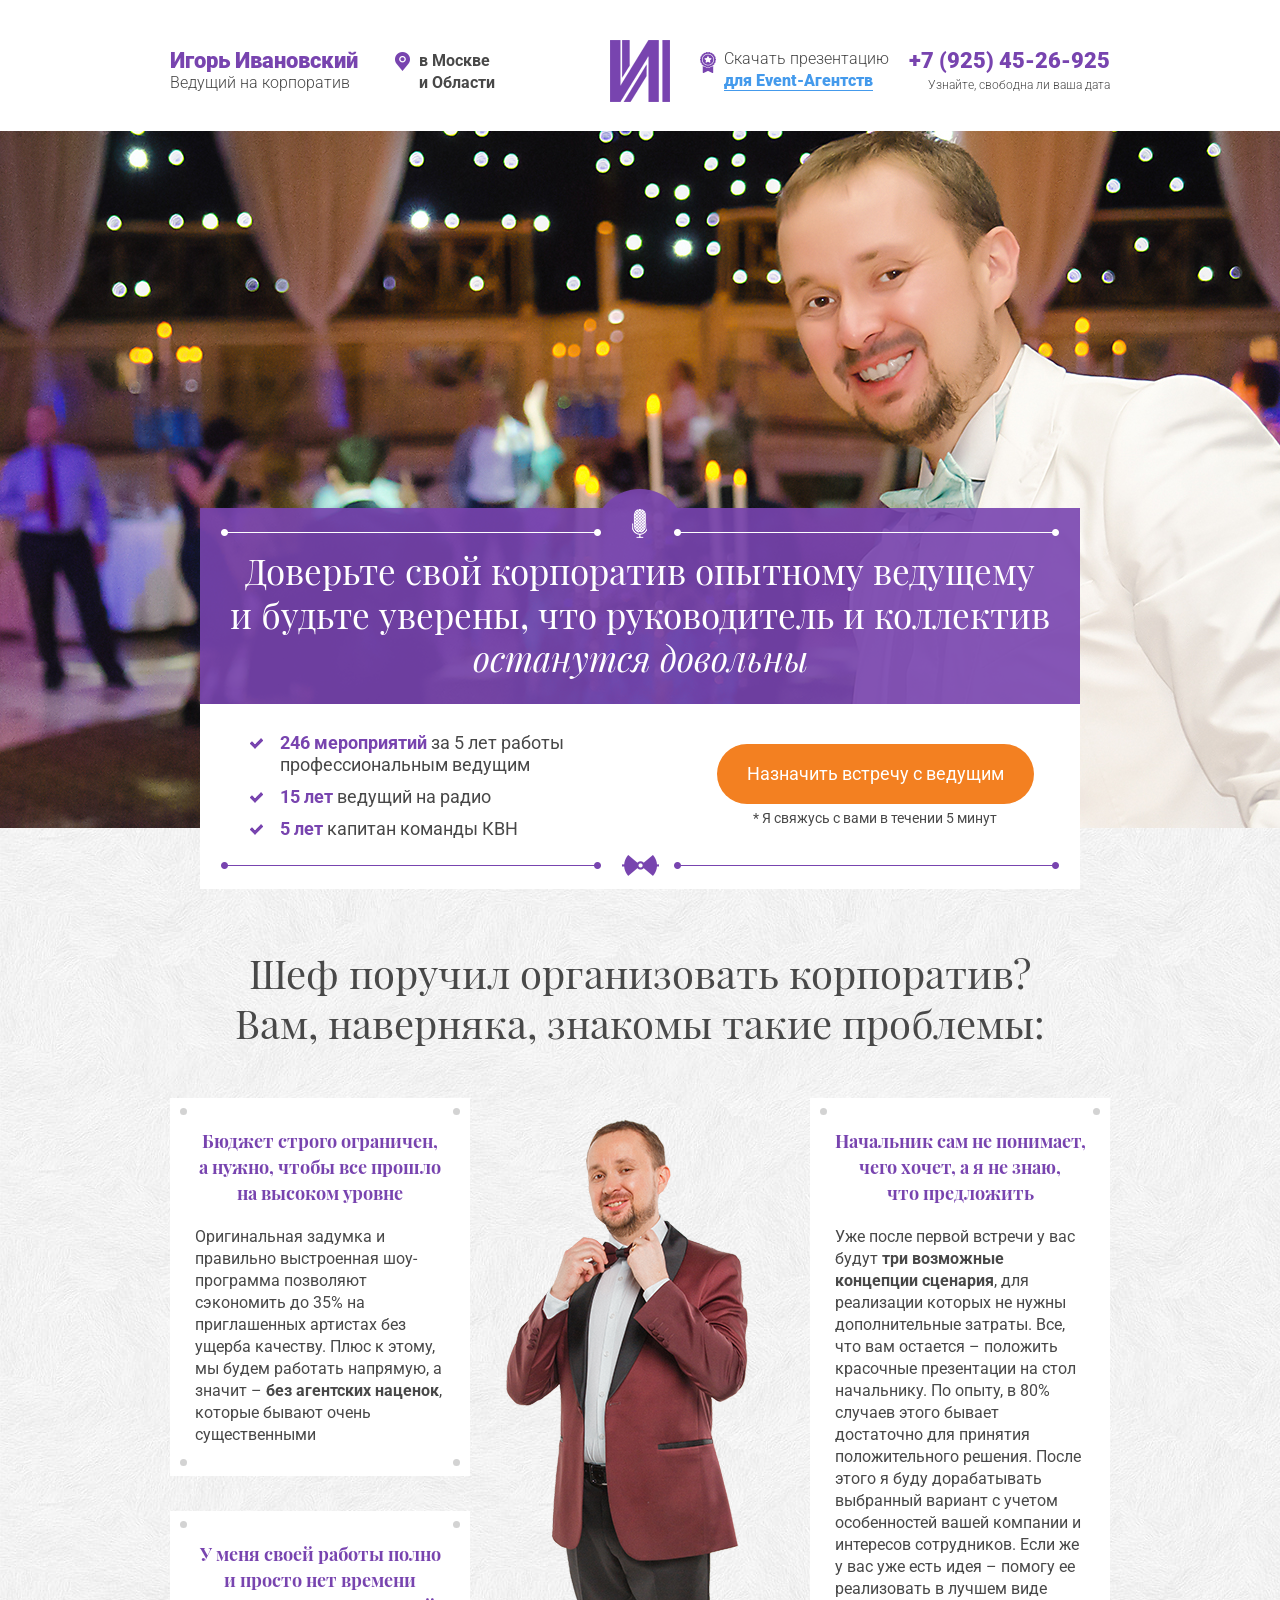
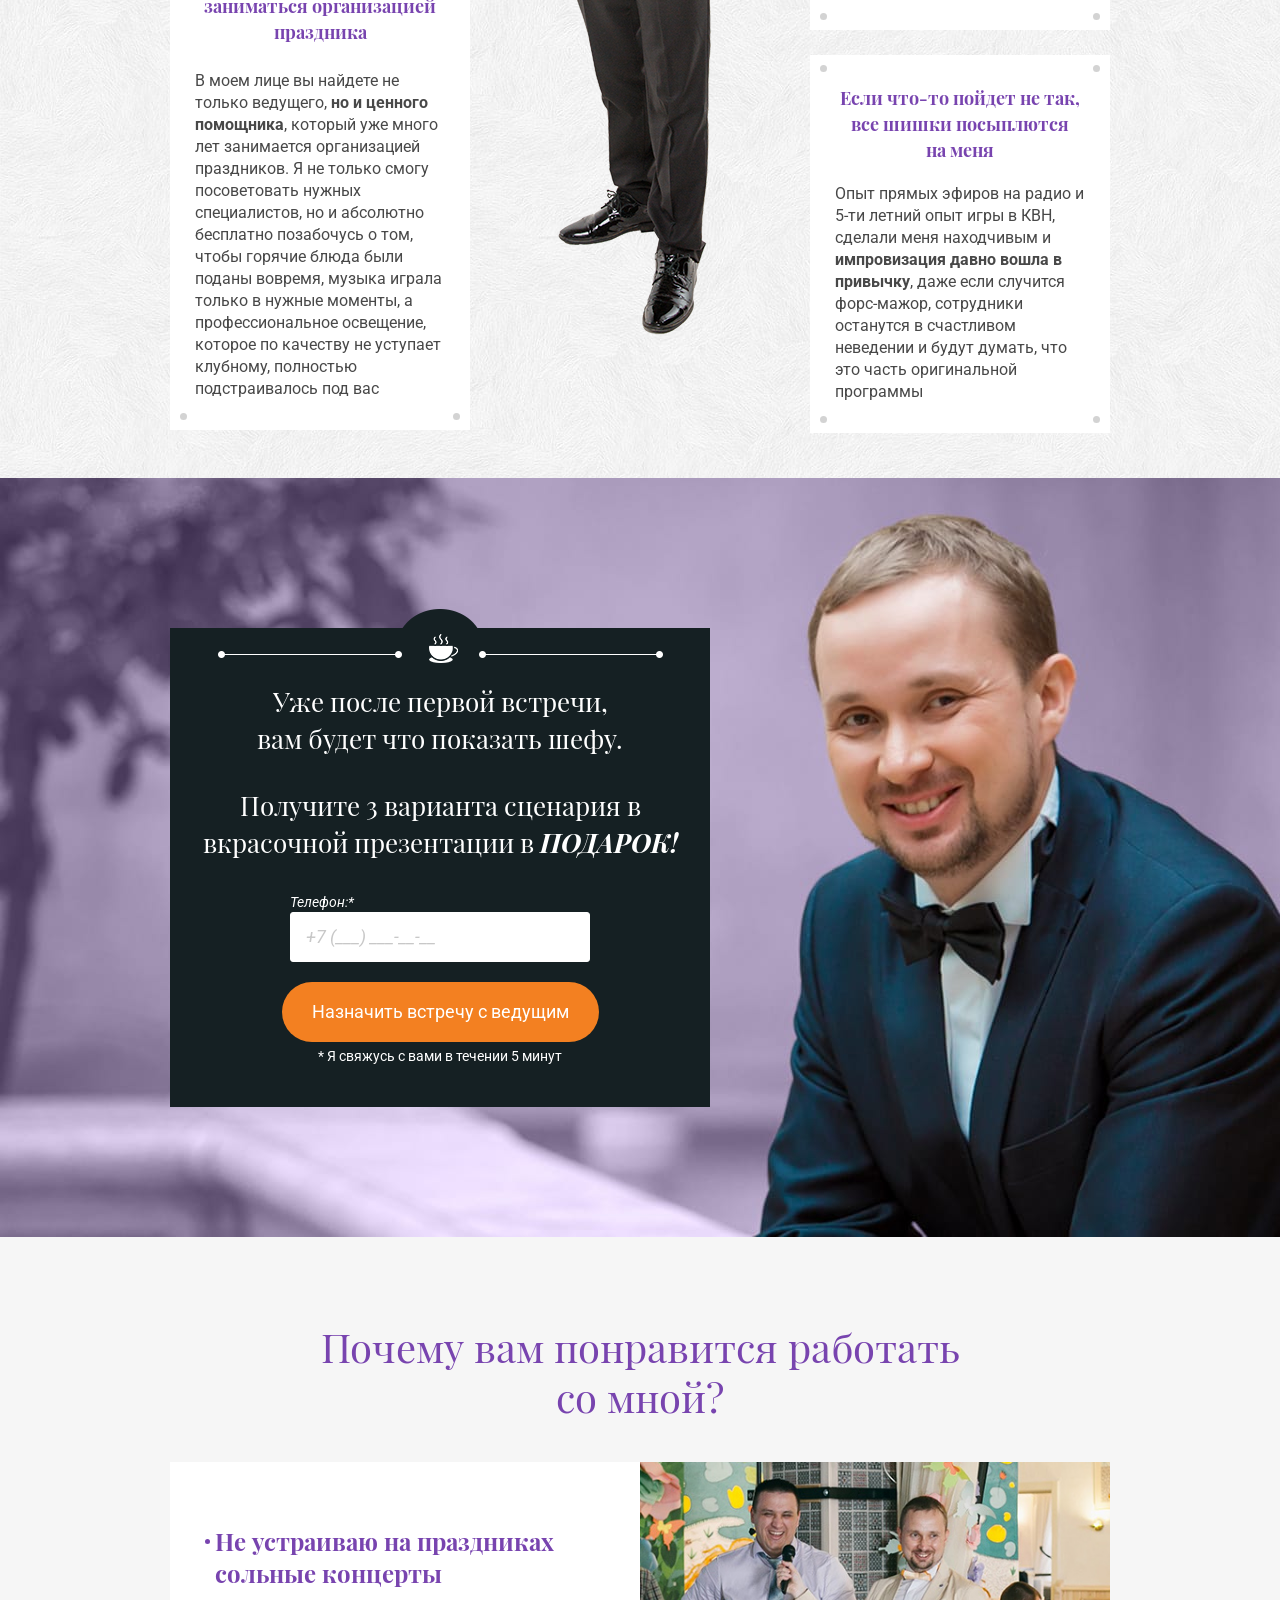
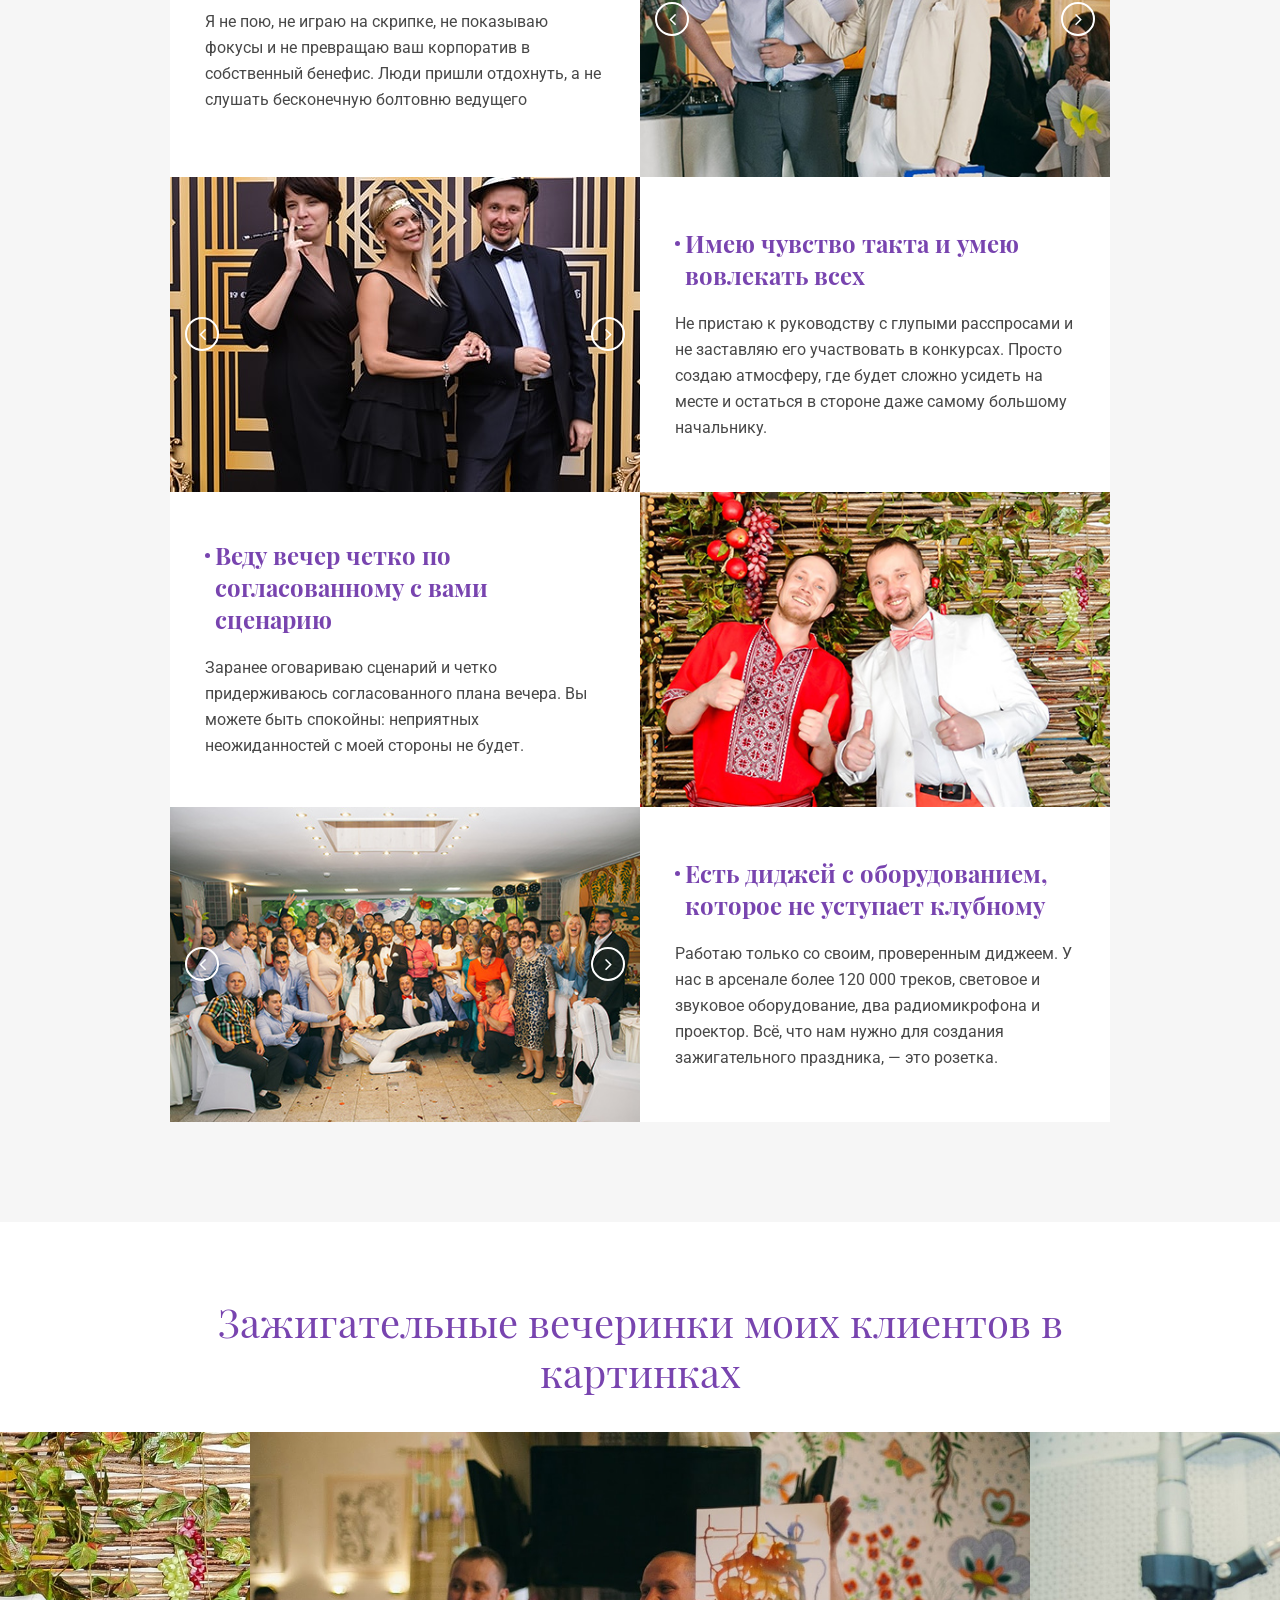
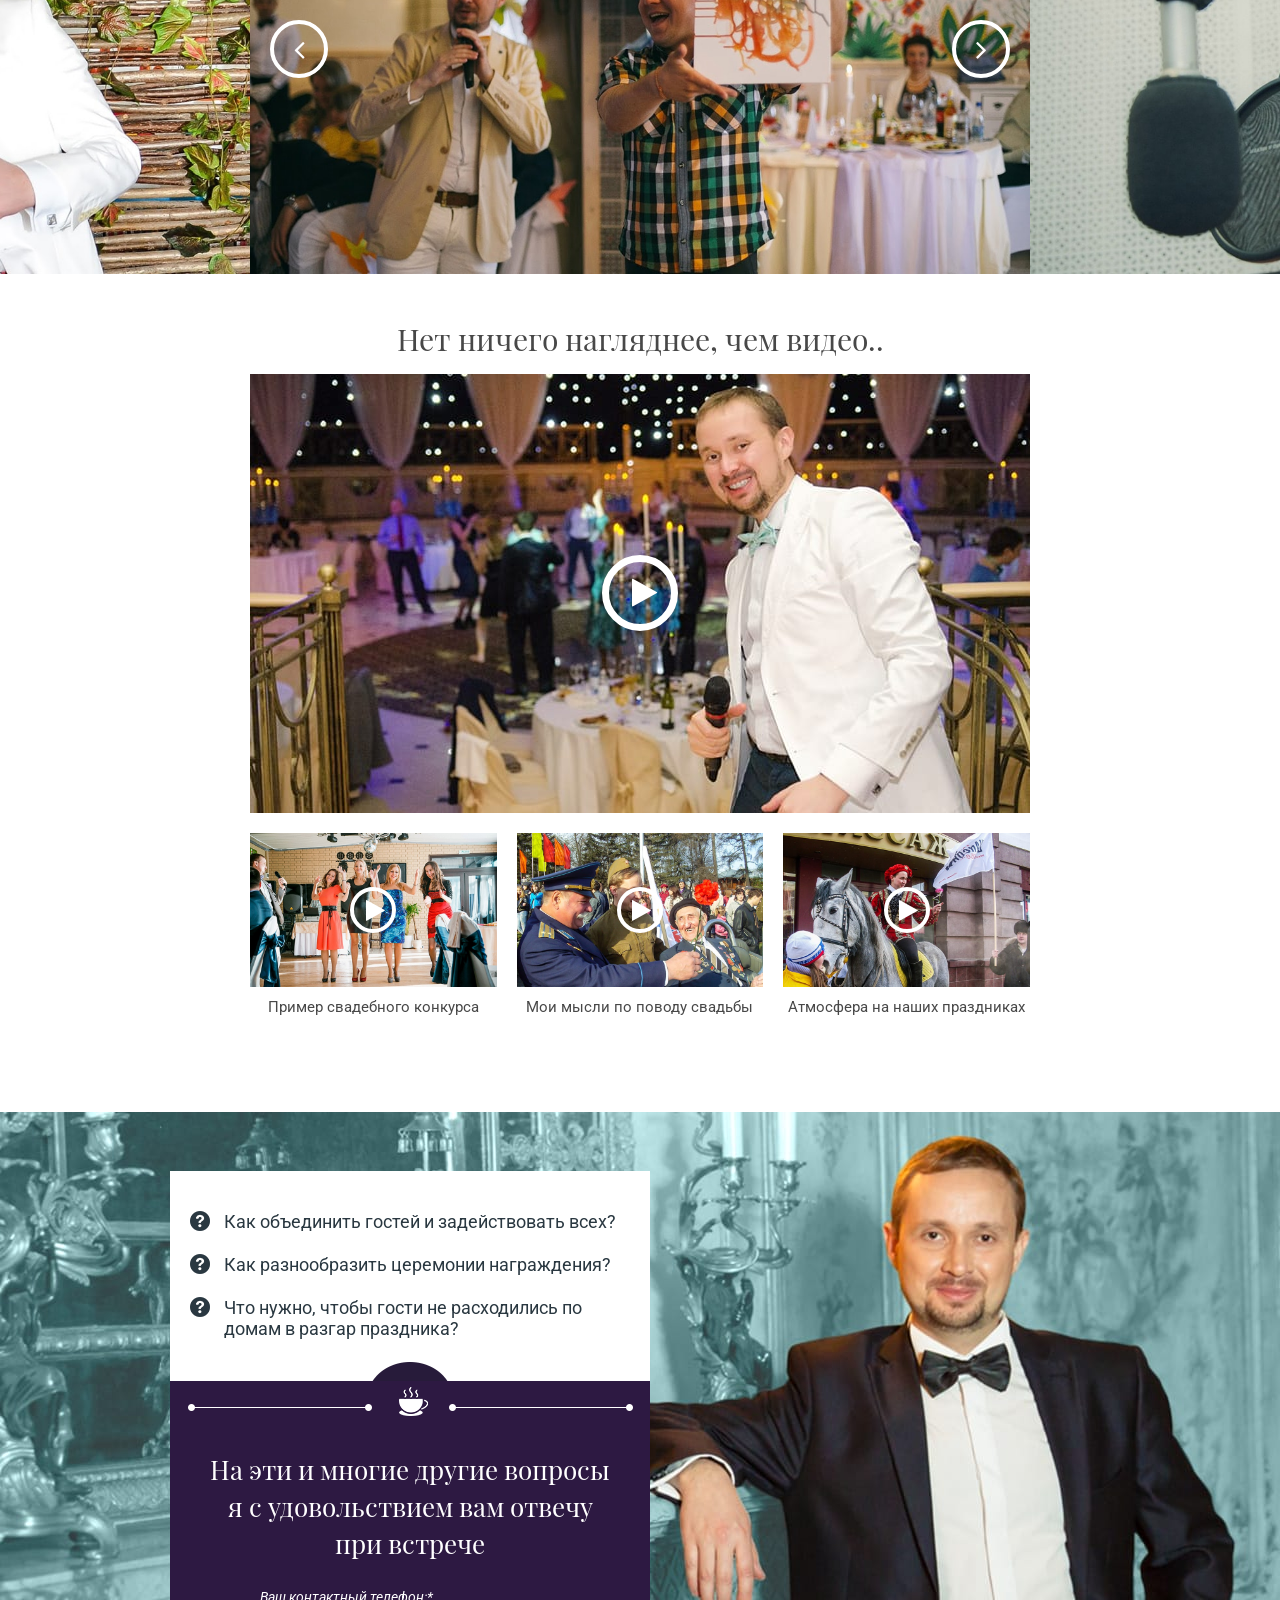
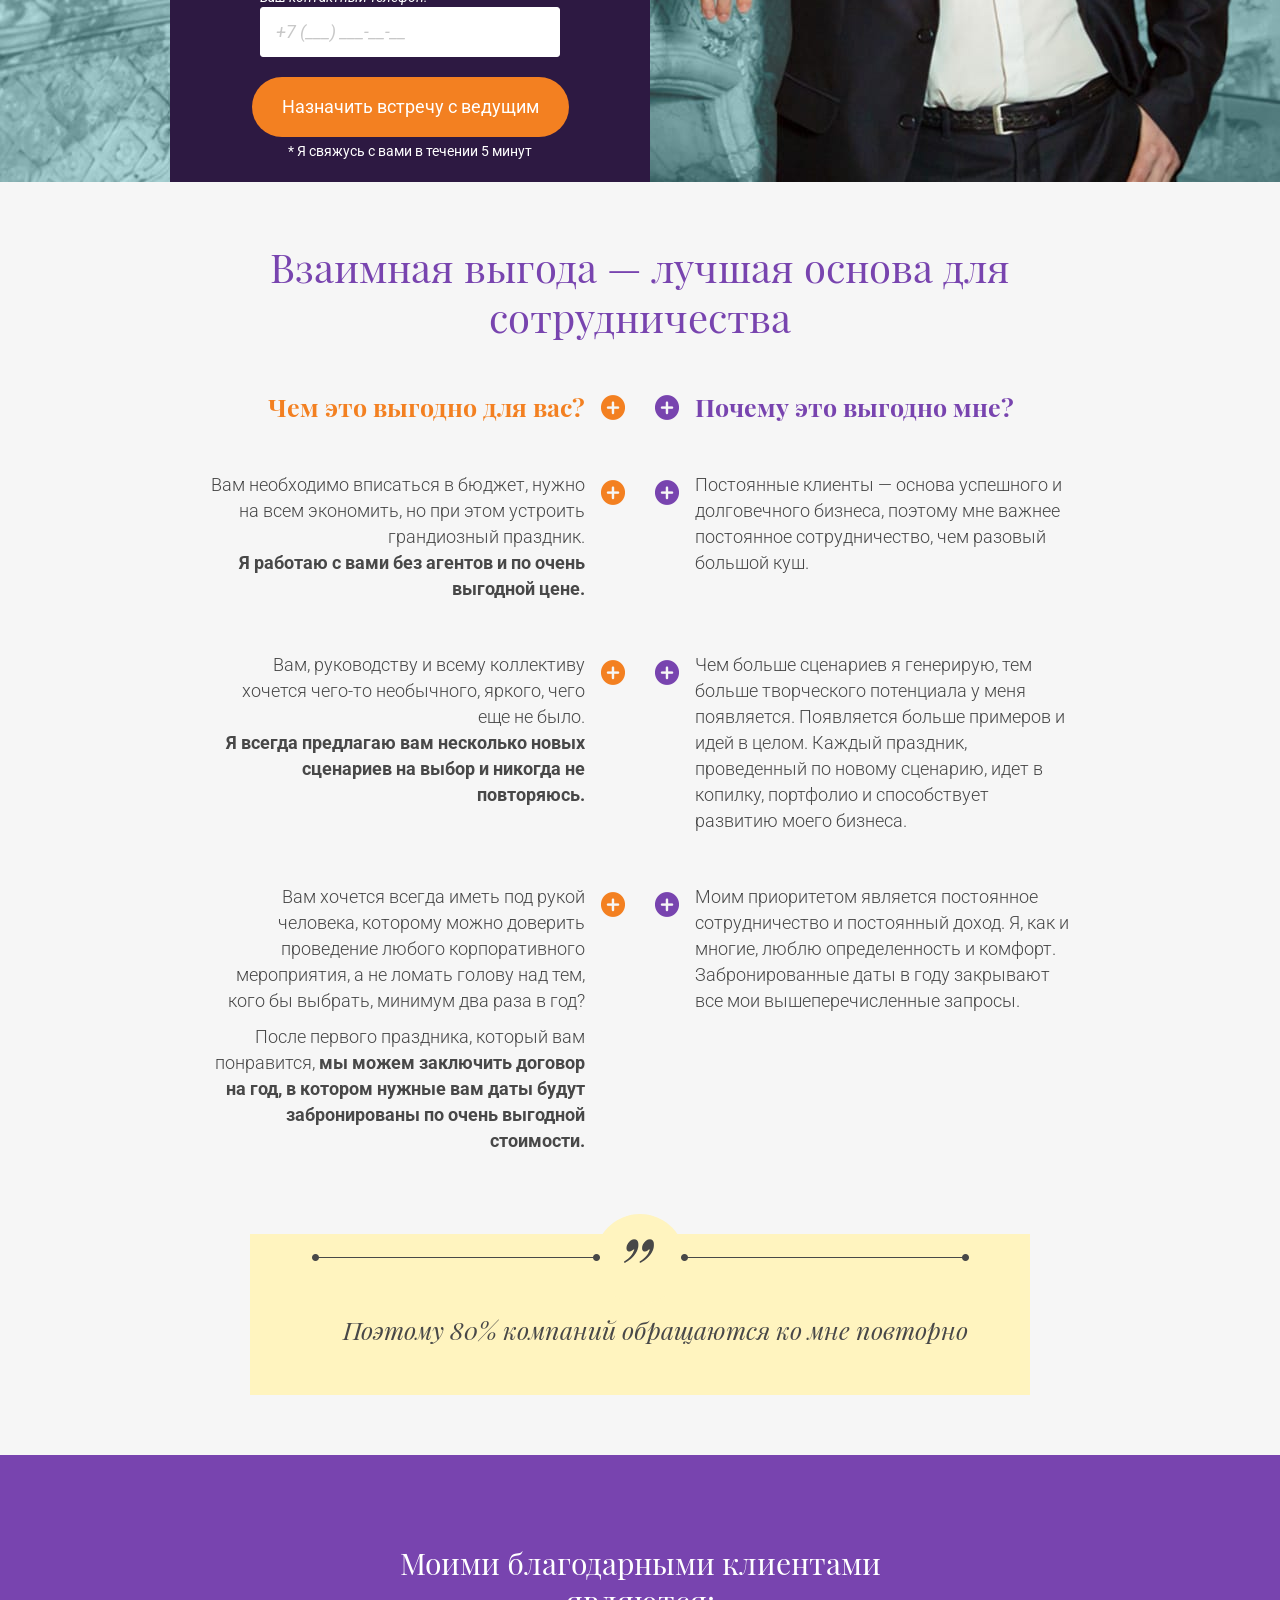
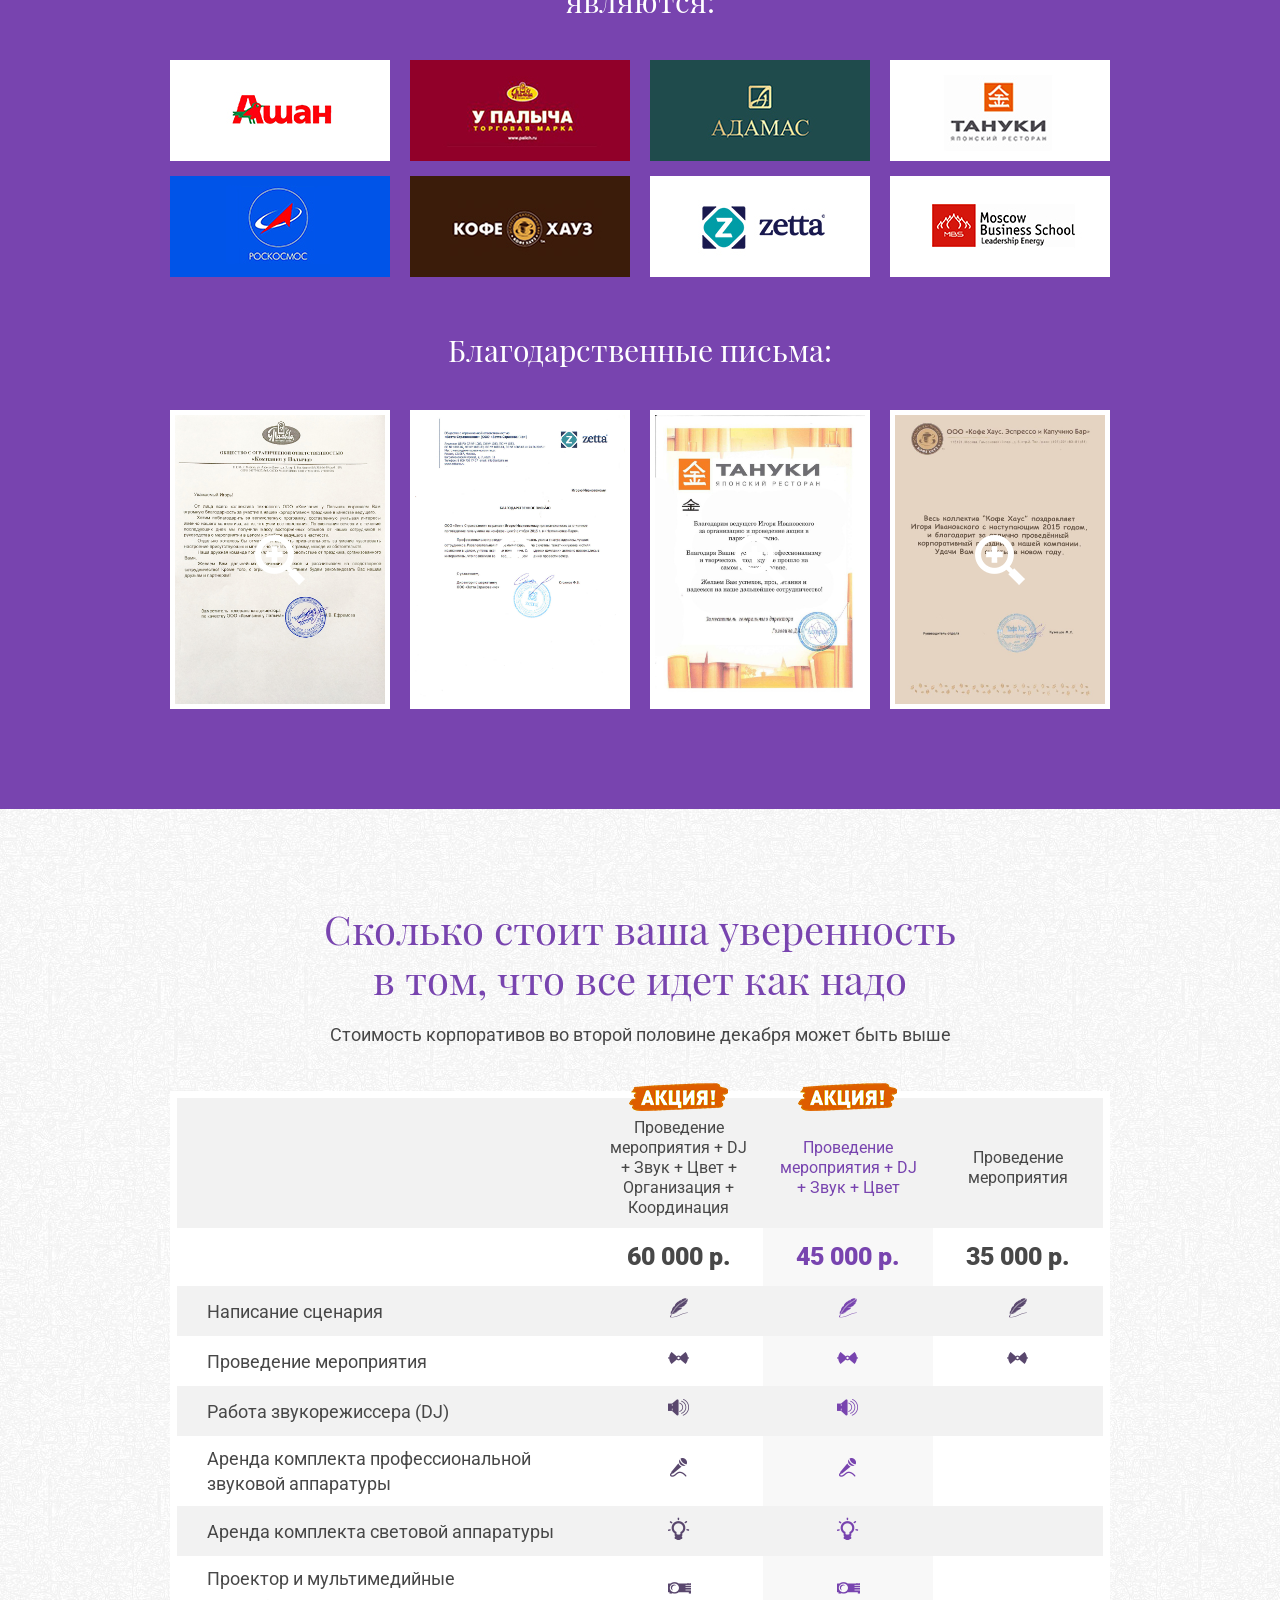
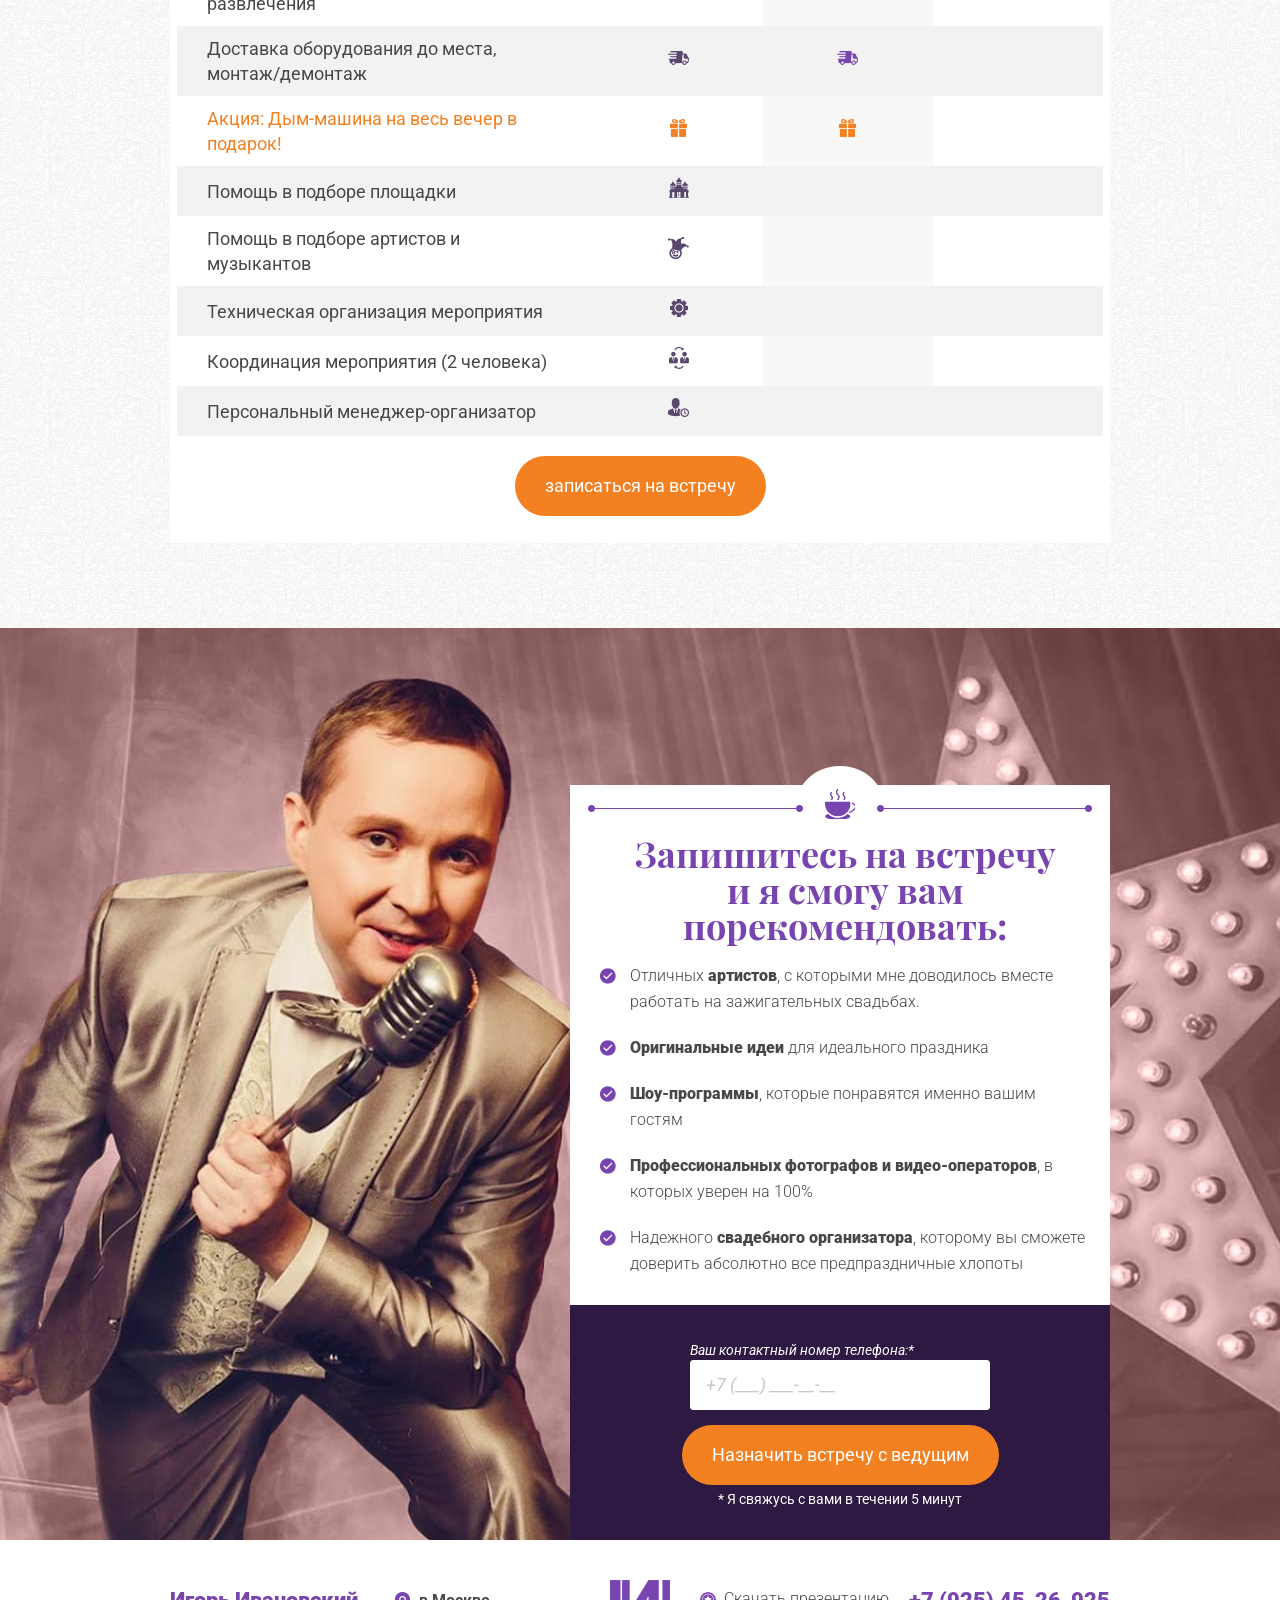
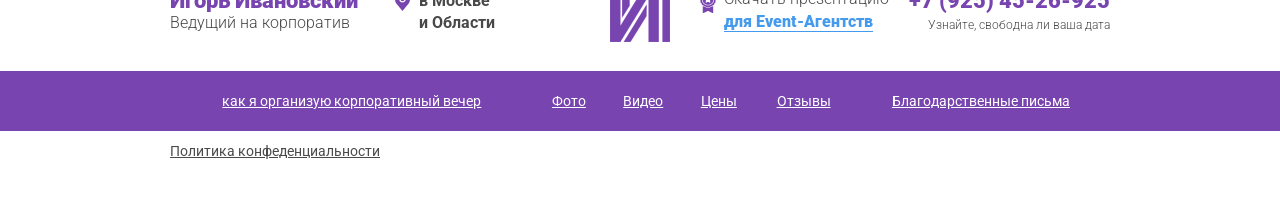
==== index.html @ ea93c76a "first commit" ====
﻿<!doctype html>
<html class="no-js" lang="ru">
    <head>
        <meta charset="utf-8">
        <meta http-equiv="X-UA-Compatible" content="IE=edge">
        <title>Ведущий (тамада) в Москве на свадьбу, корпоратив, юбилей</title>
        <meta name="description" content="Ведущий (тамада) на свадьбу в Москве! Свадебный ведущий недорого. Тамада на юбилей, день рождения, корпоратив, новогоднюю вечеринку в Москве и Подмосковье"/>
        <meta name="keywords" content="Ведущий на свадьбу, корпоратив, недорогой тамада на юбилей, день рождения в Москве и Подмосковье, проведение праздников Москва">
        <meta name="viewport" content="width=device-width, initial-scale=1">
        <meta property="og:image" content="img/img/b01__bg.jpg">

        <link rel="apple-touch-icon" href="apple-touch-icon.png">

        <link href="https://fonts.googleapis.com/css?family=Roboto:300,300i,400,400i,500,500i,700,700i,900" rel="stylesheet">
        <link rel="stylesheet" href="js/vendor/jqueryui/jquery-ui.css">
        <link rel="stylesheet" href="js/vendor/jquery.fancybox/jquery.fancybox.css">
        <link rel="stylesheet" href="css/font-awesome.min.css">
        <link rel="stylesheet" href="css/main.css">

        <!--[if lt IE 9]>
        <script src="https://oss.maxcdn.com/libs/html5shiv/3.7.0/html5shiv.js"></script>
        <script src="https://oss.maxcdn.com/libs/respond.js/1.4.2/respond.min.js"></script>
        <![endif]-->
    </head>
    
    <body>

        <header class="header">
            <div class="container">
                <span class="header__logo">
                    <img src="img/header__logo.png" alt="" class="img-responsive">
                </span>
                <ul class="header-left clearfix">
                    <li>
                        <strong>Игорь Ивановский</strong>
                        <span>Ведущий на корпоратив</span>
                    </li>
                    <li>
                        <strong>в Москве<br/>и Области</strong>
                    </li>
                </ul>
                <ul class="header-right clearfix">
                    <li>
                        <a target="_blank" href="Prezentatsia_Svadby_BEZ_KONTAKTOV.pptx">
                            <span>Скачать презентацию</span>
                            <br/>
                            <strong>для Event-Агентств</strong>
                        </a>
                    </li>
                    <li>
                        <a href="tel:+7 (925) 45-26-925" class="tel">+7 (925) 45-26-925</a>
                        <span>Узнайте, свободна ли ваша дата</span>
                    </li>
                </ul>
            </div>
        </header>
        <div class="label"></div>

        <section class="b01" id="b01" style="background: url('img/b01__bg.jpg') 50% 0 no-repeat">
            <div class="container">
                <div class="content">
                    <h1 class="content-top">
                        <span>Доверьте свой корпоратив опытному ведущему</span>
                        <span>и будьте уверены, что руководитель и коллектив</span>
                        <span><i>останутся довольны</i></span>
                    </h1>
                    <ul class="content-bottom clearfix">
                       <li>
                           <ul class="advantage">
                               <li><span><strong>246 мероприятий</strong> за 5 лет работы профессиональным ведущим</span></li>
                               <li><span><strong>15 лет</strong> ведущий на радио</span></li>
                               <li><span><strong>5 лет</strong> капитан команды КВН</span></li>
                           </ul>
                       </li>
                        <li>
                            <a href="#b03" class="btn btn-scroll">Назначить встречу с ведущим</a>
                            <p>* Я свяжусь с вами в течении 5 минут</p>
                        </li>
                    </ul>
                </div>
            </div>
        </section>

        <section class="b02" id="b02">
            <div class="container">
                <h2>Шеф поручил организовать корпоратив? <span>Вам, наверняка, знакомы такие проблемы:</span></h2>

                <div class="clearfix"></div>

                <ul class="emotion emotion-left clearfix">
                    <li class="item1">
                        <div class="emotion-inner">
                            <h4>
                                Бюджет строго ограничен,<br/>
                                а нужно, чтобы все прошло<br/>
                                на высоком уровне
                            </h4>
                            <p>Оригинальная задумка и правильно выстроенная шоу-программа позволяют сэкономить до 35%  на приглашенных артистах без ущерба качеству. Плюс к этому, мы будем работать напрямую, а значит – <strong>без агентских наценок</strong>, которые бывают очень существенными</p>
                        </div>
                    </li>
                    <li class="item2">
                        <div class="emotion-inner">
                            <h4>
                                У меня своей работы полно<br/>
                                и просто нет времени<br/>
                                заниматься организацией<br/>
                                праздника
                            </h4>
                            <p>В моем лице вы найдете не только ведущего, <strong>но и ценного помощника</strong>, который уже много лет занимается организацией праздников. Я не только смогу посоветовать нужных специалистов, но и абсолютно бесплатно позабочусь о том, чтобы горячие блюда были поданы вовремя, музыка играла только в нужные моменты, а профессиональное освещение, которое по качеству не уступает клубному, полностью подстраивалось под вас</p>
                        </div>
                    </li>
                </ul>

                <ul class="emotion emotion-right clearfix">
                    <li class="item3">
                        <div class="emotion-inner">
                            <h4>
                                Начальник сам не понимает,<br/>
                                чего хочет, а я не знаю,<br/>
                                что предложить
                            </h4>
                            <p>Уже после первой встречи у вас будут <strong>три возможные концепции сценария</strong>, для реализации которых не нужны дополнительные затраты. Все, что вам остается – положить красочные презентации на стол начальнику. По опыту, в 80% случаев этого бывает достаточно для принятия положительного решения. После этого я буду дорабатывать выбранный вариант с учетом особенностей вашей компании и интересов сотрудников. Если же у вас уже есть идея – помогу ее реализовать в лучшем виде</p>
                        </div>
                    </li>
                    <li  class="item4">
                        <div class="emotion-inner">
                            <h4>
                                Если что-то пойдет не так,<br/>
                                все шишки посыплются<br/>
                                на меня
                            </h4>
                            <p>Опыт прямых эфиров на радио и 5-ти летний опыт игры в КВН, сделали меня находчивым и <strong>импровизация давно вошла в привычку</strong>, даже если случится форс-мажор, сотрудники останутся в счастливом неведении и будут думать, что это часть оригинальной программы</p>
                        </div>
                    </li>
                </ul>

            </div>
        </section>

        <section class="b03" id="b03">
            <div class="container">
                <div class="form-block">
                    <div class="form-content">

                        <div class="form-title">
                            <span>Уже после первой встречи,<br/>вам будет что показать шефу.</span>
                            <span>Получите 3 варианта сценария в<br/>вкрасочной презентации в <strong><i>подарок!</i></strong></span>
                        </div>

                        <form class="form" name="form" method="POST" action="send.php">
                            <input type="hidden" name="type" value="Записаться на чашечку кофе (Форма 3-й экран)">
                            <div class="form-group phone none required">
                                <label class="form-label">Телефон:*
                                    <input type="tel" name="phone" class="form-control form-tel" placeholder="+7 (___) ___-__-__">
                                </label>
                            </div>
                            <div class="text-center">
                                <button type="submit" class="btn btn-send">Назначить встречу с ведущим</button>
                                <p>* Я свяжусь с вами в течении 5 минут</p>
                            </div>
                        </form>
                    </div>

                </div>
            </div>
        </section>

               <section class="b05" id="b05">
            <div class="container">
                <h2>Почему вам понравится работать <span>со мной?</span></h2>

                <div class="tiles-wrap">
                    <ul class="tiles inverse">
                        <li>
                            <div class="tiles-text">
                                <h4>Не устраиваю на праздниках сольные концерты</h4>
                                <p>Я не пою, не играю на скрипке, не показываю фокусы и не превращаю ваш корпоратив в собственный бенефис. Люди пришли отдохнуть, а не слушать бесконечную болтовню ведущего</p>
                            </div>
                        </li>
                        <li>
                            <div class="tiles-slider-inner">
                                <div class="tiles-slider tiles-slider-one">
                                    <div class="tiles-slider-item">
                                        <img src="images/g1/b05__01_vedushhij_na_svadbu.jpg" alt="" class="img-responsive">
                                    </div>
                                    <div class="tiles-slider-item">
                                        <img src="images/g1/b05__02_vedushhij_na_svadbu.jpg" alt="" class="img-responsive">
                                    </div>
                                    <div class="tiles-slider-item">
                                        <img src="images/g1/b05__03_vedushhij_na_svadbu.jpg" alt="" class="img-responsive">
                                    </div>
                                    <div class="tiles-slider-item">
                                        <img src="images/g1/b05__04_vedushhij_na_svadbu.jpg" alt="" class="img-responsive">
                                    </div>
                                </div>
                            </div>
                        </li>
                    </ul>

                    <ul class="tiles">
                        <li>
                            <div class="tiles-slider-inner">
                                <div class="tiles-slider tiles-slider-two">
                                    <div class="tiles-slider-item">
                                        <img src="img/b05__02_vedushhij_na_svadbu.jpg" alt="" class="img-responsive">
                                    </div>
                                    <div class="tiles-slider-item">
                                        <img src="images/g2/b05__01_vedushhij_na_svadbu.jpg" alt="" class="img-responsive">
                                    </div>
                                    <div class="tiles-slider-item">
                                        <img src="images/g2/b05__02_vedushhij_na_svadbu.jpg" alt="" class="img-responsive">
                                    </div>
                                    <div class="tiles-slider-item">
                                        <img src="images/g2/b05__03_vedushhij_na_svadbu.jpg" alt="" class="img-responsive">
                                    </div>
                                    <div class="tiles-slider-item">
                                        <img src="images/g2/b05__04_vedushhij_na_svadbu.jpg" alt="" class="img-responsive">
                                    </div>
                                    <div class="tiles-slider-item">
                                        <img src="images/g2/b05__05_vedushhij_na_svadbu.jpg" alt="" class="img-responsive">
                                    </div>
                                    <div class="tiles-slider-item">
                                        <img src="images/g2/b05__06_vedushhij_na_svadbu.jpg" alt="" class="img-responsive">
                                    </div>
                                </div>
                            </div>
                        </li>
                        <li>
                            <div class="tiles-text">
                                <h4>Имею чувство такта и умею вовлекать всех</h4>
                                <p>Не пристаю к руководству с глупыми расспросами и не заставляю его участвовать в конкурсах. Просто создаю атмосферу, где будет сложно усидеть на месте и остаться в стороне даже самому большому начальнику.</p>
                            </div>
                        </li>
                    </ul>

                    <ul class="tiles inverse">
                        <li>
                            <div class="tiles-text">
                                <h4>Веду вечер четко по согласованному с вами сценарию</h4>
                                <p>Заранее оговариваю сценарий и четко придерживаюсь согласованного плана вечера. Вы можете быть спокойны: неприятных неожиданностей с моей стороны не будет.</p>
                            </div>
                        </li>
                        <li>
                            <img src="img/b05__03_vedushhij_na_svadbu_ceny.jpg" alt="" class="img-responsive">
                        </li>
                    </ul>

                    <ul class="tiles">
                        <li>
                            <div class="tiles-slider-inner">
                                <div class="tiles-slider tiles-slider-four">
                                    <div class="tiles-slider-item">
                                        <img src="images/g4/b05__01_vedushhij_na_svadbu.jpg" alt="" class="img-responsive">
                                    </div>
                                    <div class="tiles-slider-item">
                                        <img src="images/g4/b05__02_vedushhij_na_svadbu.jpg" alt="" class="img-responsive">
                                    </div>
                                    <div class="tiles-slider-item">
                                        <img src="images/g4/b05__03_vedushhij_na_svadbu.jpg" alt="" class="img-responsive">
                                    </div>
                                    <div class="tiles-slider-item">
                                        <img src="images/g4/b05__04_vedushhij_na_svadbu.jpg" alt="" class="img-responsive">
                                    </div>
                                </div>
                            </div>
                        </li>
                        <li>
                            <div class="tiles-text">
                                <h4>Есть диджей с оборудованием, которое не уступает клубному</h4>
                                <p>Работаю только со своим, проверенным диджеем. У нас в арсенале более 120 000 треков, световое и звуковое оборудование, два радиомикрофона и проектор. Всё, что нам нужно для создания зажигательного праздника, — это розетка.</p>
                            </div>
                        </li>
                    </ul>
                </div>
            </div>
        </section>

        <section class="b06" id="b06">
            <div class="container">
                <h2>Зажигательные вечеринки моих клиентов <span>в картинках</span></h2>
                <div class="slider-inner">
                    <div class="slider">
                        <div class="slider-item">
                            <a href="images/gallery/b06__img01_vedushhij_na_svadbu.jpg" class="btn-modal" rel="gallery">
                                <img src="images/gallery/b06__img01_vedushhij_na_svadbu.jpg" alt="" class="img-responsive">
                            </a>
                        </div>
                        <div class="slider-item">
                            <a href="images/gallery/b06__img02_vedushhij_na_svadbu.jpg" class="btn-modal" rel="gallery">
                                <img src="images/gallery/b06__img02_vedushhij_na_svadbu.jpg" alt="" class="img-responsive">
                            </a>
                        </div>
                        <div class="slider-item">
                            <a href="images/gallery/b06__img03_vedushhij_na_svadbu.jpg" class="btn-modal" rel="gallery">
                                <img src="images/gallery/b06__img03_vedushhij_na_svadbu.jpg" alt="" class="img-responsive">
                            </a>
                        </div>
                        <div class="slider-item">
                            <a href="images/gallery/b06__img04_vedushhij_na_svadbu.jpg" class="btn-modal" rel="gallery">
                                <img src="images/gallery/b06__img04_vedushhij_na_svadbu.jpg" alt="" class="img-responsive">
                            </a>
                        </div>
                        <div class="slider-item">
                            <a href="images/gallery/b06__img05_vedushhij_na_svadbu.jpg" class="btn-modal" rel="gallery">
                                <img src="images/gallery/b06__img05_vedushhij_na_svadbu.jpg" alt="" class="img-responsive">
                            </a>
                        </div>

                        <div class="slider-item">
                            <a href="images/gallery/b06__img06_vedushhij_na_svadbu.jpg" class="btn-modal" rel="gallery">
                                <img src="images/gallery/b06__img06_vedushhij_na_svadbu.jpg" alt="" class="img-responsive">
                            </a>
                        </div>
                        <div class="slider-item">
                            <a href="images/gallery/b06__img08_vedushhij_na_svadbu.jpg" class="btn-modal" rel="gallery">
                                <img src="images/gallery/b06__img08_vedushhij_na_svadbu.jpg" alt="" class="img-responsive">
                            </a>
                        </div>
                        <div class="slider-item">
                            <a href="images/gallery/b06__img10_vedushhij_na_svadbu.jpg" class="btn-modal" rel="gallery">
                                <img src="images/gallery/b06__img10_vedushhij_na_svadbu.jpg" alt="" class="img-responsive">
                            </a>
                        </div>

                        <div class="slider-item">
                            <a href="images/gallery/b06__img11_vedushhij_na_svadbu.jpg" class="btn-modal" rel="gallery">
                                <img src="images/gallery/b06__img11_vedushhij_na_svadbu.jpg" alt="" class="img-responsive">
                            </a>
                        </div>
                        <div class="slider-item">
                            <a href="images/gallery/b06__img12_vedushhij_na_svadbu.jpg" class="btn-modal" rel="gallery">
                                <img src="images/gallery/b06__img12_vedushhij_na_svadbu.jpg" alt="" class="img-responsive">
                            </a>
                        </div>
                        <div class="slider-item">
                            <a href="images/gallery/b06__img13_vedushhij_na_svadbu.jpg" class="btn-modal" rel="gallery">
                                <img src="images/gallery/b06__img13_vedushhij_na_svadbu.jpg" alt="" class="img-responsive">
                            </a>
                        </div>
                        <div class="slider-item">
                            <a href="images/gallery/b06__img14_vedushhij_na_svadbu.jpg" class="btn-modal" rel="gallery">
                                <img src="images/gallery/b06__img14_vedushhij_na_svadbu.jpg" alt="" class="img-responsive">
                            </a>
                        </div>
                        <div class="slider-item">
                            <a href="images/gallery/b06__img15_vedushhij_na_svadbu.jpg" class="btn-modal" rel="gallery">
                                <img src="images/gallery/b06__img15_vedushhij_na_svadbu.jpg" alt="" class="img-responsive">
                            </a>
                        </div>


                        <div class="slider-item">
                            <a href="images/gallery/b06__img16_vedushhij_na_svadbu.jpg" class="btn-modal" rel="gallery">
                                <img src="images/gallery/b06__img16_vedushhij_na_svadbu.jpg" alt="" class="img-responsive">
                            </a>
                        </div>
                        <div class="slider-item">
                            <a href="images/gallery/b06__img17_vedushhij_na_svadbu.jpg" class="btn-modal" rel="gallery">
                                <img src="images/gallery/b06__img17_vedushhij_na_svadbu.jpg" alt="" class="img-responsive">
                            </a>
                        </div>
                        <div class="slider-item">
                            <a href="images/gallery/b06__img18_vedushhij_na_svadbu.jpg" class="btn-modal" rel="gallery">
                                <img src="images/gallery/b06__img18_vedushhij_na_svadbu.jpg" alt="" class="img-responsive">
                            </a>
                        </div>
                        <div class="slider-item">
                            <a href="images/gallery/b06__img19_vedushhij_na_svadbu.jpg" class="btn-modal" rel="gallery">
                                <img src="images/gallery/b06__img19_vedushhij_na_svadbu.jpg" alt="" class="img-responsive">
                            </a>
                        </div>
                        <div class="slider-item">
                            <a href="images/gallery/b06__img20_vedushhij_na_svadbu.jpg" class="btn-modal" rel="gallery">
                                <img src="images/gallery/b06__img20_vedushhij_na_svadbu.jpg" alt="" class="img-responsive">
                            </a>
                        </div>

                    </div>
                </div>

                <div class="heading" id="video">Нет ничего нагляднее, чем видео..</div>

                <div class="video-inner">
                    <div class="video-box video-box-lg">
                        <a href="https://www.youtube.com/embed/jbxXSsbfvwI?autoplay=1" class="btn-modal fancybox.iframe">
                            <img src="img/b06__v01_vedushhij_na_svadbu_ceny.jpg" alt="" class="img-responsive">
                        </a>
                    </div>

                    <div class="row">
                        <div class="col-sm-4">
                            <div class="video-box">
                                <a href="https://www.youtube.com/embed/ucrcbu2dJ4c?autoplay=1" class="btn-modal fancybox.iframe">
                                    <img src="img/b06__v02_vedushhij_na_svadbu_ceny.jpg" alt="" class="img-responsive">
                                </a>
                                <span>Пример свадебного конкурса</span>
                            </div>
                        </div>
                        <div class="col-sm-4">
                            <div class="video-box">
                                <a href="https://www.youtube.com/embed/ynN_5GkfVYI?autoplay=1" class="btn-modal fancybox.iframe">
                                    <img src="img/b06__v03_vedushhij_na_svadbu_ceny.jpg" alt="" class="img-responsive">
                                </a>
                                <span>Мои мысли по поводу свадьбы</span>
                            </div>
                        </div>
                        <div class="col-sm-4">
                            <div class="video-box">
                                <a href="https://www.youtube.com/embed/DRE77GyH4nY?autoplay=1" class="btn-modal fancybox.iframe">
                                    <img src="img/b06__v04_vedushhij_na_svadbu_ceny.jpg" alt="" class="img-responsive">
                                </a>
                                <span>Атмосфера на наших праздниках</span>
                            </div>
                        </div>
                    </div>

                </div>
            </div>
        </section>

        <section class="b07" id="b07">
            <div class="container">
                <div class="form-block">

                    <ul class="form-head">
                        <li>Как объединить гостей и задействовать всех?</li>
                        <li>Как разнообразить церемонии награждения?</li>
                        <li>Что нужно, чтобы гости не расходились по домам в разгар праздника?</li>
                    </ul>

                    <div class="form-content">

                        <div class="form-title">
                            <span>На эти и многие другие вопросы</span>
                            <span>я с удовольствием вам отвечу</span>
                            <span>при встрече</span>
                        </div>

                        <form class="form" name="form" method="POST" action="send.php">
                            <input type="hidden" name="type" value="Записаться на чашечку кофе (Форма 3-й экран)">
                            <div class="form-group phone none required">
                                <label class="form-label">Ваш контактный телефон:*
                                    <input type="tel" name="phone" class="form-control form-tel" placeholder="+7 (___) ___-__-__">
                                </label>
                            </div>
                            <div class="text-center">
                                <button type="submit" class="btn btn-send">Назначить встречу с ведущим</button>
                                <p>* Я свяжусь с вами в течении 5 минут</p>
                            </div>
                        </form>
                    </div>

                </div>
            </div>
        </section>

        <section class="b08" id="b08">
            <div class="container">
                <h2>Взаимная выгода — лучшая основа <span>для сотрудничества</span></h2>
                <div class="why clearfix">
                    <ul>
                        <li>
                            <span>Чем это выгодно для вас?</span>
                        </li>
                        <li>
                            <span>Почему это выгодно мне?</span>
                        </li>
                    </ul>
                    <ul>
                        <li>
                            <span>
                                Вам необходимо вписаться в бюджет, нужно на всем экономить, но при этом устроить грандиозный праздник.<br/>
                                <strong>Я работаю с вами без агентов и по очень выгодной цене.</strong>
                            </span>
                        </li>
                        <li>
                            <span>Постоянные клиенты — основа успешного и долговечного бизнеса, поэтому мне важнее постоянное сотрудничество, чем разовый большой куш.</span>
                        </li>
                    </ul>
                    <ul>
                        <li>
                            <span>
                                Вам, руководству и всему коллективу хочется чего-то необычного, яркого, чего еще не было.<br/>
                                <strong>Я всегда предлагаю вам несколько новых сценариев на выбор и никогда не повторяюсь.</strong>
                            </span>
                        </li>
                        <li>
                            <span>Чем больше сценариев я генерирую, тем больше творческого потенциала у меня появляется. Появляется больше примеров и идей в целом. Каждый праздник, проведенный по новому сценарию, идет в копилку, портфолио и способствует развитию моего бизнеса.</span>
                        </li>
                    </ul>
                    <ul>
                        <li>
                            <span>
                                <p>Вам хочется всегда иметь под рукой человека, которому можно доверить проведение любого корпоративного мероприятия, а не ломать голову над тем, кого бы выбрать, минимум два раза в год?</p>
                                <p>После первого праздника, который вам понравится, <strong>мы можем заключить договор на год, в котором нужные вам даты будут забронированы по очень выгодной стоимости.</strong></p>
                            </span>
                        </li>
                        <li>
                            <span>Моим приоритетом является постоянное сотрудничество и постоянный доход. Я, как и многие, люблю определенность и комфорт. Забронированные даты в году закрывают все мои вышеперечисленные запросы.</span>
                        </li>
                    </ul>
                    <div class="clearfix"></div>
                    <div class="quote-box">Поэтому 80% компаний обращаются ко мне повторно</div>
                </div>
            </div>
        </section>

        <section class="b10" id="b10">
            <div class="container">
                <h2 class="sm">Моими благодарными клиентами <span>являются:</span></h2>

                <div class="partners">
                    <div class="row">
                        <div class="col-xs-6 col-sm-3">
                            <div class="partners-item" rel="tooltip" title="Ашан – День рождения гипермаркета с розыгрышем множества интересных, полезных и дорогих подарков для  покупателей.">
                                <img src="images/logo/1.jpg" alt="">
                            </div>
                        </div>
                        <div class="col-xs-6 col-sm-3">
                            <div class="partners-item" rel="tooltip" title="У Палыча – Корпоратив ко дня 8 марта. Мы вместе с мужчинами компании необычно и весело поздравили милых дам. Очень веселые и зажигательные люди!">
                                <img src="images/logo/2.jpg" alt="">
                            </div>
                        </div>
                        <div class="col-xs-6 col-sm-3">
                            <div class="partners-item" rel="tooltip" title="Адамас – Весенний розыгрыш призов и подарков от ведущего производителя ювелирных украшений в нашей стране.">
                                <img src="images/logo/3.jpg" alt="">
                            </div>
                        </div>
                        <div class="col-xs-6 col-sm-3">
                            <div class="partners-item" rel="tooltip" title="Тануки – Большая промо-акция в парке Царицыно, приуроченная к Дню защиты детей">
                                <img src="images/logo/4.jpg" alt="">
                            </div>
                        </div>
                        <div class="col-xs-6 col-sm-3">
                            <div class="partners-item" rel="tooltip" title="Роскосмос – Корпоративный Новогодний вечер">
                                <img src="images/logo/5.jpg" alt="">
                            </div>
                        </div>
                        <div class="col-xs-6 col-sm-3">
                            <div class="partners-item" rel="tooltip" title="Кофе-Хауз –тимбилдинг для сотрудников большой компании">
                                <img src="images/logo/6.jpg" alt="">
                            </div>
                        </div>
                        <div class="col-xs-6 col-sm-3">
                            <div class="partners-item" rel="tooltip" title="Зета – Гала-ужин для директоров региональных представительств страховой компании">
                                <img src="images/logo/7.jpg" alt="">
                            </div>
                        </div>
                        <div class="col-xs-6 col-sm-3">
                            <div class="partners-item" rel="tooltip" title="MBA – выпускной вечер в стиле «Чикаго 30-х»">
                                <img src="images/logo/8.jpg" alt="">
                            </div>
                        </div>
                    </div>
                </div>

                 <h2 class="sm">Благодарственные письма:</h2>

                <div class="thank-block">
                    <div class="row">
                        <div class="col-xs-6 col-sm-3">
                            <div class="thank">
                                <a href="images/thanks__01.jpg" class="btn-modal" rel="thanks">
                                    <img src="images/thanks__01.jpg" alt="" class="img-responsive">
                                </a>
                            </div>
                        </div>
                        <div class="col-xs-6 col-sm-3">
                            <div class="thank">
                                <a href="images/thanks__02.jpg" class="btn-modal" rel="thanks">
                                    <img src="images/thanks__02.jpg" alt="" class="img-responsive">
                                </a>
                            </div>
                        </div>
                        <div class="col-xs-6 col-sm-3">
                            <div class="thank">
                                <a href="images/thanks__03.jpg" class="btn-modal" rel="thanks">
                                    <img src="images/thanks__03.jpg" alt="" class="img-responsive">
                                </a>
                            </div>
                        </div>
                        <div class="col-xs-6 col-sm-3">
                            <div class="thank">
                                <a href="images/thanks__04.jpg" class="btn-modal" rel="thanks">
                                    <img src="images/thanks__04.jpg" alt="" class="img-responsive">
                                </a>
                            </div>
                        </div>
                    </div>
                </div>

            </div>
        </section>

        <section class="b11" id="b11">
            <div class="container">
                <h2>Сколько стоит ваша уверенность <span>в том, что все идет как надо</span></h2>
                <div class="subtitle">Стоимость корпоративов во второй половине декабря может быть выше</div>
                <div class="price">

                    <!-- Телефоны -->
                    <div class="hidden-sm hidden-md hidden-lg">
                        <ul class="price-box">
                            <li>
                                <div class="price-box-inner">
                                    <div class="price-action"></div>
                                    <div class="price-cost">60 000 р</div>
                                    <div class="price-text">
                                        Проведение
                                        мероприятия
                                        + DJ + Звук + Цвет
                                        + Организация
                                        + Координация
                                    </div>
                                    <ul class="price-info">
                                        <li>Написание сценария</li>
                                        <li>Проведение мероприятия</li>
                                        <li>Работа звукорежиссера (DJ)</li>
                                        <li>Аренда комплекта профессиональной звуковой аппаратуры</li>
                                        <li>Аренда комплекта световой аппаратуры</li>
                                        <li>Проектор и мультимедийные развлечения</li>
                                        <li>Доставка оборудования до места, монтаж/демонтаж</li>
                                        <li class="orange">Акция: Дым-машина на весь вечер в подарок!</li>
                                        <li>Помощь в подборе площадки</li>
                                        <li>Помощь в подборе артистов и музыкантов</li>
                                        <li>Техническая организация мероприятия</li>
                                        <li>Координация мероприятия (2 человека)</li>
                                        <li>Персональный менеджер-организатор</li>
                                    </ul>
                                    <div class="price-order">
                                        <a href="#modal_11" class="btn btn-modal">Узнайте, свободна ли дата</a>
                                    </div>

                                </div>
                            </li>
                            <li>
                                <div class="price-box-inner">
                                    <div class="price-action"></div>
                                    <div class="price-cost">45 000 р.</div>
                                    <div class="price-text">
                                        Проведение
                                        мероприятия
                                        + DJ + Звук + Цвет
                                    </div>
                                    <ul class="price-info">
                                        <li>Написание сценария</li>
                                        <li>Проведение мероприятия</li>
                                        <li>Работа звукорежиссера (DJ)</li>
                                        <li>Аренда комплекта профессиональной звуковой аппаратуры</li>
                                        <li>Аренда комплекта световой аппаратуры</li>
                                        <li>Проектор и мультимедийные развлечения</li>
                                        <li>Доставка оборудования до места, монтаж/демонтаж</li>
                                        <li class="orange">Акция: Дым-машина на весь вечер в подарок!</li>
                                        <li class="gray">Помощь в подборе площадки</li>
                                        <li class="gray">Помощь в подборе артистов и музыкантов</li>
                                        <li class="gray">Техническая организация мероприятия</li>
                                        <li class="gray">Координация мероприятия (2 человека)</li>
                                        <li class="gray">Персональный менеджер-организатор</li>
                                    </ul>
                                    <div class="price-order">
                                        <a href="#modal_11" class="btn btn-modal">Узнайте, свободна ли дата</a>
                                    </div>
                                </div>
                            </li>
                            <li>
                                <div class="price-box-inner">
                                    <div class="price-cost">35 000 р.</div>
                                    <div class="price-text">
                                        Проведение
                                        мероприятия
                                    </div>
                                    <ul class="price-info">
                                        <li>Написание сценария</li>
                                        <li>Проведение мероприятия</li>
                                        <li class="gray">Работа звукорежиссера (DJ)</li>
                                        <li class="gray">Аренда комплекта профессиональной звуковой аппаратуры</li>
                                        <li class="gray">Аренда комплекта световой аппаратуры</li>
                                        <li class="gray">Проектор и мультимедийные развлечения</li>
                                        <li class="gray">Доставка оборудования до места, монтаж/демонтаж</li>
                                        <li class="gray">Акция: Дым-машина на весь вечер в подарок!</li>
                                        <li class="gray">Помощь в подборе площадки</li>
                                        <li class="gray">Помощь в подборе артистов и музыкантов</li>
                                        <li class="gray">Техническая организация мероприятия</li>
                                        <li class="gray">Координация мероприятия (2 человека)</li>
                                        <li class="gray">Персональный менеджер-организатор</li>
                                    </ul>
                                    <div class="price-order">
                                        <a href="#modal_11" class="btn btn-modal">Узнайте, свободна ли дата</a>
                                    </div>
                                </div>
                            </li>
                        </ul>
                    </div><!-- -->

                    <!-- Планшеты и ПК -->
                    <div class="hidden-xs">
                        <table class="price-table">
                            <tr>
                                <th></th>
                                <th>
                                    <div class="action">
                                        <img src="img/b11__action.png" alt="" class="img-responsive">
                                    </div>
                                    Проведение
                                    мероприятия
                                    + DJ + Звук + Цвет
                                    + Организация
                                    + Координация
                                </th>
                                <th>
                                    <div class="action">
                                        <img src="img/b11__action.png" alt="" class="img-responsive">
                                    </div>
                                    Проведение
                                    мероприятия
                                    + DJ + Звук + Цвет
                                </th>

                                <th>
                                    Проведение
                                    мероприятия
                                </th>
                            </tr>
                            <tr class="price-value">
                                <td></td>
                                <td>60 000 р.</td>
                                <td>45 000 р.</td>
                                <td>35 000 р.</td>
                            </tr>
                            <tr>
                                <td>Написание сценария</td>
                                <td><img src="img/icons/i_01.png"></td>
                                <td><img src="img/icons/m_01.png"></td>
                                <td><img src="img/icons/i_01.png"></td>
                            </tr>
                            <tr>
                                <td>Проведение мероприятия</td>
                                <td><img src="img/icons/i_02.png"></td>
                                <td><img src="img/icons/m_02.png"></td>
                                <td><img src="img/icons/i_02.png"></td>
                            </tr>
                            <tr>
                                <td>Работа звукорежиссера (DJ)</td>
                                <td><img src="img/icons/i_03.png"></td>
                                <td><img src="img/icons/m_03.png"></td>
                                <td></td>
                            </tr>
                            <tr>
                                <td>Аренда комплекта профессиональной звуковой аппаратуры</td>
                                <td><img src="img/icons/i_04.png"></td>
                                <td><img src="img/icons/m_04.png"></td>
                                <td></td>
                            </tr>
                            <tr>
                                <td>Аренда комплекта световой аппаратуры</td>
                                <td><img src="img/icons/i_05.png"></td>
                                <td><img src="img/icons/m_05.png"></td>
                                <td></td>
                            </tr>
                            <tr>
                                <td>Проектор и мультимедийные развлечения</td>
                                <td><img src="img/icons/i_06.png"></td>
                                <td><img src="img/icons/m_06.png"></td>
                                <td></td>
                            </tr>
                            <tr>
                                <td>Доставка оборудования до места, монтаж/демонтаж</td>
                                <td><img src="img/icons/i_07.png"></td>
                                <td><img src="img/icons/m_07.png"></td>
                                <td></td>
                            </tr>
                            <tr>
                                <td class="action-row">Акция: Дым-машина на весь вечер в подарок!</td>
                                <td><img src="img/icons/i_08.png"></td>
                                <td><img src="img/icons/i_08.png"></td>
                                <td></td>
                            </tr>
                            <tr>
                                <td>Помощь в подборе площадки</td>
                                <td><img src="img/icons/i_09.png"></td>
                                <td></td>
                                <td></td>
                            </tr>
                            <tr>
                                <td>Помощь в подборе артистов и музыкантов</td>
                                <td><img src="img/icons/i_10.png"></td>
                                <td></td>
                                <td></td>
                            </tr>
                            <tr>
                                <td>Техническая организация мероприятия</td>
                                <td><img src="img/icons/i_11.png"></td>
                                <td></td>
                                <td></td>
                            </tr>
                            <tr>
                                <td>Координация мероприятия (2 человека)</td>
                                <td><img src="img/icons/i_12.png"></td>
                                <td></td>
                                <td></td>
                            </tr>
                            <tr>
                                <td>Персональный менеджер-организатор</td>
                                <td><img src="img/icons/i_13.png"></td>
                                <td></td>
                                <td></td>
                            </tr>
                        </table>
                        <div class="price-footer text-center">
                            <a href="#b12" class="btn btn-scroll">записаться на встречу</a>
                        </div>
                    </div><!-- -->
                </div>
            </div>
        </section>

        <section class="b12" id="b12">
            <div class="container">

                <div class="form-block">

                    <div class="form-head">
                        <div class="form-title">
                            <span>Запишитесь на встречу</span>
                            <span>и я смогу вам</span>
                            <span>порекомендовать:</span>
                        </div>
                        <ul class="form-list">
                            <li>Отличных <b>артистов</b>, с которыми мне доводилось вместе работать на зажигательных свадьбах.</li>
                            <li><b>Оригинальные идеи</b> для идеального праздника</li>
                            <li><b>Шоу-программы</b>, которые понравятся именно вашим гостям</li>
                            <li><b>Профессиональных фотографов и видео-операторов</b>, в которых уверен на 100%</li>
                            <li>Надежного <b>свадебного организатора</b>, которому вы сможете доверить абсолютно все предпраздничные хлопоты</li>
                        </ul>
                    </div>

                    <div class="form-content">
                        <form class="form" name="form" method="POST" action="send.php">
                            <input type="hidden" name="type" value="Форма внизу страницы - Назначить встречу с ведущим">
                            <div class="form-group phone none required">
                                <label class="form-label">Ваш контактный номер телефона:*
                                    <input type="tel" name="phone" class="form-control form-tel" placeholder="+7 (___) ___-__-__">
                                </label>
                            </div>
                            <div class="text-center">
                                <button type="submit" class="btn btn-send">Назначить встречу с ведущим</button>
                                <p>* Я свяжусь с вами в течении 5 минут</p>
                            </div>
                        </form>
                    </div>

                </div>
            </div>
        </section>

        <footer class="footer">
            <div class="container">
                <span class="header__logo">
                    <img src="img/header__logo.png" alt="" class="img-responsive">
                </span>
                <ul class="header-left clearfix">
                    <li>
                        <strong>Игорь Ивановский</strong>
                        <span>Ведущий на корпоратив</span>
                    </li>
                    <li>
                        <strong>в Москве<br/>и Области</strong>
                    </li>
                </ul>
                <ul class="header-right clearfix">
                    <li>
                        <a target="_blank" href="Prezentatsia_Svadby_BEZ_KONTAKTOV.pptx">
                            <span>Скачать презентацию</span>
                            <br/>
                            <strong>для Event-Агентств</strong>
                        </a>
                    </li>
                    <li>
                        <a href="tel:+7 (925) 45-26-925" class="tel">+7 (925) 45-26-925</a>
                        <span>Узнайте, свободна ли ваша дата</span>
                    </li>
                </ul>
            </div>
        </footer>

        <nav class="nav">
            <div class="container">
                <ul class="navbar">
                    <li><a href="#b04">как я организую корпоративный вечер</a></li>
                    <li><a href="#b05">Фото</a></li>
                    <li><a href="#video">Видео</a></li>
                    <li><a href="#b11">Цены</a></li>
                    <li><a href="#b09">Отзывы</a></li>
                    <li class="hidden-xs hidden-sm"><a href="#b10">Благодарственные письма</a></li>
                </ul>
            </div>
        </nav>

        <div class="footer-bottom">
            <div class="container">
                <div class="row">
                    <div class="col-sm-6 footer-left">
                        <a href="#privacy" class="btn-modal">Политика конфеденциальности</a>
                                    </div>
            </div>
        </div>


        <!-- Назначить встречу -->
        <div class="hide">
            <div class="modal" id="b01__form">
                <div class="form-head">
                    <div class="form-title">Наззачьте встречу</div>
                    <div class="form-subtitle">Введите ваш контактный номер ниже и я перезвоню в течение 5 минут</div>
                </div>

                <div class="form-content">
                    <form class="form" name="form" method="POST" action="javascript:void(0);">
                        <input type="hidden" name="type" value="Форма первого блока Назначить встречу">
                        <div class="form-group">
                            <div class="row">
                                <div class="col-xs-6">
                                    <label class="form-label">Дата:</label>
                                    <input type="text" name="date" class="form-control form-date" placeholder="__  / __  / ____ ">
                                </div>
                            </div>
                        </div>
                        <div class="form-group phone none required">
                            <label class="form-label">Телефон:*</label>
                            <input type="text" name="phone" class="form-control form-tel" placeholder="+7 (___) ___-__-__">
                        </div>
                        <div class="text-center">
                            <button type="submit" class="btn btn-send">Назначить встречу</button>
                        </div>
                    </form>
                </div>
            </div>
        </div><!-- -->

        <!-- Форма блока с прайс листом-->
        <div class="hide">
            <div class="modal" id="modal_11">
                <div class="form-head">
                    <div class="form-title">Узнайте, свободна ли<br/>ваша дата</div>
                    <div class="form-subtitle">Введите ваш контактный номер ниже и я перезвоню в течение 5 минут</div>
                </div>

                <div class="form-content">
                    <form class="form" name="form" method="POST" action="javascript:void(0);">
                        <input type="hidden" name="type" value="Форма блока прайс-лист - Узнайте, свободна ли  ваша дата.">
                        <div class="form-group">
                            <div class="row">
                                <div class="col-xs-6">
                                    <label class="form-label">Дата:</label>
                                    <input type="text" name="date" class="form-control form-date" placeholder="__  / __  / ____ ">
                                </div>
                            </div>
                        </div>
                        <div class="form-group phone none required">
                            <label class="form-label">Телефон:*</label>
                            <input type="text" name="phone" class="form-control form-tel" placeholder="+7 (___) ___-__-__">
                        </div>
                        <div class="text-center">
                            <button type="submit" class="btn btn-send">Узнать свободна ли дата</button>
                        </div>
                    </form>
                </div>
            </div>
        </div><!-- -->

        <!-- Политика конфиденциальности -->
        <div class="hide">
            <div class="modal-content" id="privacy">
                <h3>Политика конфиденциальности</h3>
                <p>Администрация сайта http://ведущий.москва (далее Сайт) с уважением относится к правам посетителей Сайта. Мы безоговорочно признаем важность конфиденциальности личной информации посетителей нашего Сайта. Данная страница содержит сведения о том, какую информацию мы получаем и собираем, когда Вы пользуетесь Сайтом. Мы надеемся, что эти сведения помогут Вам принимать осознанные решения в отношении предоставляемой нам личной информации.</p>
                <p>Настоящая Политика конфиденциальности распространяется только на Сайт и на информацию, собираемую этим сайтом и через его посредство. Она не распространяется ни на какие другие сайты и не применима к веб-сайтам третьих лиц, с которых могут делаться ссылки на Сайт.</p>

                <h4>Сбор информации</h4>
                <p>Когда Вы посещаете Сайт, мы определяем имя домена Вашего провайдера и страну (например, “aol.com”) и выбранные переходы с одной страницы на другую (так называемую "активность потока переходов").</p>
                <p>Сведения, которые мы получаем на Сайте, могут быть использованы для того, чтобы облегчить Вам пользование Сайтом, включая, но не ограничиваясь:</p>
                <ul class="list-base">
                    <li> заказать обратный звонок,</li>
                    <li> отправить заявку для участия в мероприятии, опубликованном на сайте,</li>
                    <li> предоставление возможности подписаться на почтовую рассылку по специальным предложениям и темам, если Вы хотите получать такие уведомления</li>
                </ul>

                <p>Сайт собирает только личную информацию, которую Вы предоставляете добровольно при посещении или регистрации на Сайте. Понятие "личная информация" включает информацию, которая определяет Вас как конкретное лицо, например, Ваше имя или адрес электронной почты. Тогда как просматривать содержание Сайта можно без прохождения процедуры регистрации, Вам потребуется зарегистрироваться, чтобы воспользоваться некоторыми функциями, например, оставить свой комментарий к статье.</p>
                <p>Сайт применяет технологию "cookies" ("куки") для создания статистической отчетности. "Куки" представляет собой небольшой объем данных, отсылаемый веб-сайтом, который браузер Вашего компьютера сохраняет на жестком диске Вашего же компьютера. В "cookies" содержится информация, которая может быть необходимой для Сайта, - для сохранения Ваших установок вариантов просмотра и сбора статистической информации по Сайту, т.е. какие страницы Вы посетили, что было загружено, имя домена интернет-провайдера и страна посетителя, а также адреса сторонних веб-сайтов, с которых совершен переход на Сайт и далее. Однако вся эта информация никак не связана с Вами как с личностью. "Cookies" не записывают Ваш адрес электронной почты и какие-либо личные сведения относительно Вас. Также данную технологию на Сайте использует установленный счетчик компании Spylog/LiveInternet/и т.п.</p>
                <p>Кроме того, мы используем стандартные журналы учета веб-сервера для подсчета количества посетителей и оценки технических возможностей нашего Сайта. Мы используем эту информацию для того, чтобы определить, сколько человек посещает Сайт и организовать страницы наиболее удобным для пользователей способом, обеспечить соответствие Сайта используемым браузерам, и сделать содержание наших страниц максимально полезным для наших посетителей. Мы записываем сведения по перемещениям на Сайте, но не об отдельных посетителях Сайта, так что никакая конкретная информация относительно Вас лично не будет сохраняться или использоваться Администрацией Сайта без Вашего согласия</p>
                <p>Чтобы просматривать материал без "cookies", Вы можете настроить свой браузер таким образом, чтобы она не принимала "cookies" либо уведомляла Вас об их посылке (различны, поэтому советуем Вам справиться в разделе "Помощь" и выяснить, как изменить установки машины по "cookies").</p>

                <h4>Совместное использование информации</h4>
                <p>Администрация Сайта ни при каких обстоятельствах не продает и не отдает в пользование Вашу личную информацию, каким бы то ни было третьим сторонам. Мы также не раскрываем предоставленную Вами личную информацию за исключением случаев предусмотренных законодательством Российской Федерации.</p>

                <h4>Отказ от ответственности</h4>
                <p>Помните, передача информации личного характера при посещении сторонних сайтов, включая сайты компаний-партнеров, даже если веб-сайт содержит ссылку на Сайт или на Сайте есть ссылка на эти веб-сайты, не подпадает под действия данного документа. Администрация Сайта не несет ответственности за действия других веб-сайтов. Процесс сбора и передачи информации личного характера при посещении этих сайтов регламентируется документом «Защита информации личного характера» или аналогичным, расположенном на сайтах этих компаний.</p>
            </div>
        </div>

        <script src="//ajax.googleapis.com/ajax/libs/jquery/1.11.2/jquery.min.js"></script>
        <script>window.jQuery || document.write('<script src="js/vendor/jquery-1.11.2.min.js"><\/script>')</script>
        <script src="js/vendor/jquery.fancybox/jquery.fancybox.pack.js"></script>
        <script src="js/vendor/jquery.scrollTo.min.js"></script>
        <script src="js/vendor/slick/slick.min.js"></script>
        <script src="js/vendor/jquery.maskedinput.min.js"></script>
        <script src="js/vendor/validator.js"></script>
        <script src="js/vendor/jqueryui/jquery-ui.min.js"></script>
        <script src="js/main.js"></script>
        <script src="js/send.js"></script>

        <!-- Yandex.Metrika counter --><script type="text/javascript">(function (d, w, c) { (w[c] = w[c] || []).push(function() { try { w.yaCounter31969481 = new Ya.Metrika({ id:31969481, clickmap:true, trackLinks:true, accurateTrackBounce:true, webvisor:true }); } catch(e) { } }); var n = d.getElementsByTagName("script")[0], s = d.createElement("script"), f = function () { n.parentNode.insertBefore(s, n); }; s.type = "text/javascript"; s.async = true; s.src = "https://mc.yandex.ru/metrika/watch.js"; if (w.opera == "[object Opera]") { d.addEventListener("DOMContentLoaded", f, false); } else { f(); } })(document, window, "yandex_metrika_callbacks");</script><noscript><div><img src="https://mc.yandex.ru/watch/31969481" style="position:absolute; left:-9999px;" alt="" /></div></noscript><!-- /Yandex.Metrika counter -->

        <!-- BEGIN JIVOSITE CODE {literal} -->
        <script type='text/javascript'>

            $(window).resize(function(){
                var w = $(window).width();
                if(w > 460) {
                    (function(){ var widget_id = 'pqrTtTcNZL';var d=document;var w=window;function l(){
                        var s = document.createElement('script'); s.type = 'text/javascript'; s.async = true; s.src = '//code.jivosite.com/script/widget/'+widget_id; var ss = document.getElementsByTagName('script')[0]; ss.parentNode.insertBefore(s, ss);}if(d.readyState=='complete'){l();}else{if(w.attachEvent){w.attachEvent('onload',l);}else{w.addEventListener('load',l,false);}}})();
                }
            });
        </script>
        <!-- {/literal} END JIVOSITE CODE -->
    </body>
</html>
---- css/main.css ----
@font-face {
  font-family: 'PlayfairDisplay';
  src: url("../fonts/PlayfairDisplay-Regular/PlayfairDisplay-Regular.eot");
  src: url("../fonts/PlayfairDisplay-Regular/PlayfairDisplay-Regular.eot?#iefix") format("embedded-opentype"), url("../fonts/PlayfairDisplay-Regular/PlayfairDisplay-Regular.woff") format("woff"), url("../fonts/PlayfairDisplay-Regular/PlayfairDisplay-Regular.ttf") format("truetype"), url("../fonts/PlayfairDisplay-Regular/PlayfairDisplay-Regular.svg#PlayfairDisplay-Regular") format("svg");
  font-weight: 400;
  font-style: normal;
  font-stretch: normal;
  unicode-range: U+000D-FB02; }
@font-face {
  font-family: 'PlayfairDisplay';
  src: url("../fonts/PlayfairDisplay-Bold/PlayfairDisplay-Bold.eot");
  src: url("../fonts/PlayfairDisplay-Bold/PlayfairDisplay-Bold.eot?#iefix") format("embedded-opentype"), url("../fonts/PlayfairDisplay-Bold/PlayfairDisplay-Bold.woff") format("woff"), url("../fonts/PlayfairDisplay-Bold/PlayfairDisplay-Bold.ttf") format("truetype"), url("../fonts/PlayfairDisplay-Bold/PlayfairDisplay-Bold.svg#PlayfairDisplay-Bold") format("svg");
  font-weight: 700;
  font-style: normal;
  font-stretch: normal;
  unicode-range: U+000D-FB02; }
@font-face {
  font-family: 'PlayfairDisplay';
  src: url("../fonts/PlayfairDisplay-Italic/PlayfairDisplay-Italic.eot");
  src: url("../fonts/PlayfairDisplay-Italic/PlayfairDisplay-Italic.eot?#iefix") format("embedded-opentype"), url("../fonts/PlayfairDisplay-Italic/PlayfairDisplay-Italic.woff") format("woff"), url("../fonts/PlayfairDisplay-Italic/PlayfairDisplay-Italic.ttf") format("truetype"), url("../fonts/PlayfairDisplay-Italic/PlayfairDisplay-Italic.svg#PlayfairDisplay-Italic") format("svg");
  font-weight: 400;
  font-style: italic;
  font-stretch: normal;
  unicode-range: U+000D-FB02; }
@font-face {
  font-family: 'PlayfairDisplay';
  src: url("../fonts/PlayfairDisplay-BoldItalic/PlayfairDisplay-BoldItalic.eot");
  src: url("../fonts/PlayfairDisplay-BoldItalic/PlayfairDisplay-BoldItalic.eot?#iefix") format("embedded-opentype"), url("../fonts/PlayfairDisplay-BoldItalic/PlayfairDisplay-BoldItalic.woff") format("woff"), url("../fonts/PlayfairDisplay-BoldItalic/PlayfairDisplay-BoldItalic.ttf") format("truetype"), url("../fonts/PlayfairDisplay-BoldItalic/PlayfairDisplay-BoldItalic.svg#PlayfairDisplay-BoldItalic") format("svg");
  font-weight: 700;
  font-style: italic;
  font-stretch: normal;
  unicode-range: U+000D-FB02; }
/*! normalize.css v3.0.3 | MIT License | github.com/necolas/normalize.css */
html {
  font-family: sans-serif;
  -ms-text-size-adjust: 100%;
  -webkit-text-size-adjust: 100%; }

body {
  margin: 0; }

article,
aside,
details,
figcaption,
figure,
footer,
header,
hgroup,
main,
menu,
nav,
section,
summary {
  display: block; }

audio,
canvas,
progress,
video {
  display: inline-block;
  vertical-align: baseline; }

audio:not([controls]) {
  display: none;
  height: 0; }

[hidden],
template {
  display: none; }

a {
  background-color: transparent; }

a:active,
a:hover {
  outline: 0; }

abbr[title] {
  border-bottom: 1px dotted; }

b,
strong {
  font-weight: bold; }

dfn {
  font-style: italic; }

h1 {
  font-size: 2em;
  margin: 0.67em 0; }

mark {
  background: #ff0;
  color: #000; }

small {
  font-size: 80%; }

sub,
sup {
  font-size: 75%;
  line-height: 0;
  position: relative;
  vertical-align: baseline; }

sup {
  top: -0.5em; }

sub {
  bottom: -0.25em; }

img {
  border: 0; }

svg:not(:root) {
  overflow: hidden; }

figure {
  margin: 1em 40px; }

hr {
  box-sizing: content-box;
  height: 0; }

pre {
  overflow: auto; }

code,
kbd,
pre,
samp {
  font-family: monospace, monospace;
  font-size: 1em; }

button,
input,
optgroup,
select,
textarea {
  color: inherit;
  font: inherit;
  margin: 0; }

button {
  overflow: visible; }

button,
select {
  text-transform: none; }

button,
html input[type="button"],
input[type="reset"],
input[type="submit"] {
  -webkit-appearance: button;
  cursor: pointer; }

button[disabled],
html input[disabled] {
  cursor: default; }

button::-moz-focus-inner,
input::-moz-focus-inner {
  border: 0;
  padding: 0; }

input {
  line-height: normal; }

input[type="checkbox"],
input[type="radio"] {
  box-sizing: border-box;
  padding: 0; }

input[type="number"]::-webkit-inner-spin-button,
input[type="number"]::-webkit-outer-spin-button {
  height: auto; }

input[type="search"] {
  -webkit-appearance: textfield;
  box-sizing: content-box; }

input[type="search"]::-webkit-search-cancel-button,
input[type="search"]::-webkit-search-decoration {
  -webkit-appearance: none; }

fieldset {
  border: 1px solid #c0c0c0;
  margin: 0 2px;
  padding: 0.35em 0.625em 0.75em; }

legend {
  border: 0;
  padding: 0; }

textarea {
  overflow: auto; }

optgroup {
  font-weight: bold; }

table {
  border-collapse: collapse;
  border-spacing: 0; }

td,
th {
  padding: 0; }

/* Slider */
.slick-slider {
  position: relative;
  display: block;
  box-sizing: border-box;
  -moz-box-sizing: border-box;
  -webkit-touch-callout: none;
  -webkit-user-select: none;
  -khtml-user-select: none;
  -moz-user-select: none;
  -ms-user-select: none;
  user-select: none;
  -ms-touch-action: pan-y;
  touch-action: pan-y;
  -webkit-tap-highlight-color: transparent; }

.slick-list {
  position: relative;
  overflow: hidden;
  display: block;
  margin: 0;
  padding: 0; }
  .slick-list:focus {
    outline: none; }
  .slick-list.dragging {
    cursor: pointer;
    cursor: hand; }

.slick-slider .slick-track,
.slick-slider .slick-list {
  -webkit-transform: translate3d(0, 0, 0);
  -moz-transform: translate3d(0, 0, 0);
  -ms-transform: translate3d(0, 0, 0);
  -o-transform: translate3d(0, 0, 0);
  transform: translate3d(0, 0, 0); }

.slick-track {
  position: relative;
  left: 0;
  top: 0;
  display: block; }
  .slick-track:before, .slick-track:after {
    content: "";
    display: table; }
  .slick-track:after {
    clear: both; }
  .slick-loading .slick-track {
    visibility: hidden; }

.slick-slide {
  float: left;
  height: 100%;
  min-height: 1px;
  display: none; }
  [dir="rtl"] .slick-slide {
    float: right; }
  .slick-slide img {
    display: block; }
  .slick-slide.slick-loading img {
    display: none; }
  .slick-slide.dragging img {
    pointer-events: none; }
  .slick-initialized .slick-slide {
    display: block; }
  .slick-loading .slick-slide {
    visibility: hidden; }
  .slick-vertical .slick-slide {
    display: block;
    height: auto;
    border: 1px solid transparent; }

.slick-arrow.slick-hidden {
  display: none; }

/* calendar */
.datepicker {
  border-collapse: collapse;
  border: 2px solid #999;
  position: absolute;
  z-index: 1000; }

.datepicker tr.controls th {
  height: 22px;
  font-size: 11px; }

.datepicker select {
  font-size: 11px; }

.datepicker tr.days th {
  height: 18px; }

.datepicker tfoot td {
  height: 18px;
  text-align: center;
  text-transform: capitalize; }

.datepicker th, .datepicker tfoot td {
  background: #eee;
  font: 10px/18px Verdana, Arial, Helvetica, sans-serif; }

.datepicker th span, .datepicker tfoot td span {
  font-weight: bold; }

.datepicker tbody td {
  width: 24px;
  height: 24px;
  border: 1px solid #ccc;
  font: 11px/22px Arial, Helvetica, sans-serif;
  text-align: center;
  background: #fff; }

.datepicker tbody td.date {
  cursor: pointer; }

.datepicker tbody td.date.over {
  background-color: #99ffff; }

.datepicker tbody td.date.chosen {
  font-weight: bold;
  background-color: #ccffcc; }

* {
  -webkit-box-sizing: border-box;
  -moz-box-sizing: border-box;
  box-sizing: border-box; }

*:before,
*:after {
  -webkit-box-sizing: border-box;
  -moz-box-sizing: border-box;
  box-sizing: border-box; }

html {
  font-size: 10px;
  -webkit-tap-highlight-color: transparent; }

body {
  font-family: "Roboto", Arial, sans-serif;
  font-size: 14px;
  line-height: 1.42857;
  color: #484848;
  background-color: #fff; }

input,
button,
select,
textarea {
  font-family: inherit;
  font-size: inherit;
  line-height: inherit; }

.container {
  position: relative; }
  .container:before, .container:after {
    content: " ";
    display: table; }
  .container:after {
    clear: both; }

a {
  color: #0d80e6;
  text-decoration: none; }
  a:hover, a:focus {
    outline: none; }

h1, h2, h3, h4 {
  margin: 0;
  padding: 0;
  font-weight: 400; }

h2 {
  font-size: 28px;
  line-height: 1.25;
  text-align: center;
  max-width: 960px;
  margin: 0 auto 35px auto;
  font-family: "PlayfairDisplay"; }
  @media (min-width: 768px) {
    h2 {
      font-size: 40px; } }

p {
  padding: 0;
  margin: 0 0 10px 0; }

ul {
  margin: 0;
  padding: 0;
  list-style: none; }

#tooltip {
  display: none;
  width: 280px;
  z-index: 999;
  font-size: 15px;
  line-height: 25px;
  padding: 25px 25px;
  position: absolute;
  background: #ffffff;
  -webkit-box-shadow: 0px 0px 20px 0px rgba(0, 0, 0, 0.3);
  box-shadow: 0px 0px 20px 0px rgba(0, 0, 0, 0.3); }
  #tooltip:before {
    width: 43px;
    height: 22px;
    top: 100%;
    left: 50%;
    content: '';
    margin-left: -22px;
    position: absolute;
    background: url("../img/tooltip__arrow.png") 0 0 no-repeat; }
  #tooltip p {
    margin-bottom: 0; }
  @media (min-width: 768px) {
    #tooltip {
      display: block; } }

.modal {
  max-width: 360px;
  margin: 0 auto;
  background: #2d1942; }
  .modal .form-head {
    background: #2d1942;
    position: relative;
    padding: 20px 20px 20px 20px; }
    .modal .form-head .form-title {
      color: #fff;
      font-size: 20px;
      font-weight: 700;
      text-align: center;
      margin-bottom: 15px;
      font-family: "PlayfairDisplay"; }
    .modal .form-head .form-subtitle {
      color: #fff;
      font-size: 14px;
      font-weight: 300;
      line-height: 20px;
      text-align: center; }
  .modal .form-content {
    padding: 5px 20px 40px 20px;
    position: relative;
    background: #2d1942; }
    .modal .form-content .form-group {
      max-width: 300px;
      margin: 0 auto 20px auto; }
  @media (min-width: 768px) {
    .modal {
      width: 480px;
      max-width: inherit; }
      .modal .form-head {
        padding: 30px 60px 20px 60px; }
        .modal .form-head .form-title {
          font-size: 30px; }
          .modal .form-head .form-title span {
            display: block; }
        .modal .form-head .form-subtitle {
          font-size: 18px;
          line-height: 24px; }
      .modal .form-content {
        padding: 5px 80px 35px 80px; }
      .modal .btn {
        width: 100%;
        margin-top: 15px; } }

.review-modal {
  background: #fff;
  max-width: 800px;
  padding: 30px 20px; }
  .review-modal .review-author {
    font-size: 22px;
    font-weight: 700;
    line-height: 24px;
    margin-bottom: 5px;
    color: #7844af;
    font-family: "PlayfairDisplay"; }
  .review-modal .review-social {
    color: #4497dd;
    font-size: 14px;
    line-height: 20px;
    font-style: italic;
    margin-bottom: 25px;
    display: inline-block;
    text-decoration: underline; }
    .review-modal .review-social:hover {
      text-decoration: none; }
  .review-modal .review-quote {
    max-width: 480px;
    color: #484848;
    min-height: 42px;
    font-size: 16px;
    line-height: 22px;
    padding-left: 60px;
    margin-bottom: 20px;
    background: url("../img/icon-quote-gray.png") 0 3px no-repeat; }
  .review-modal .review-text {
    color: #484848;
    font-size: 15px;
    line-height: 24px; }
  @media (min-width: 768px) {
    .review-modal .review-author {
      font-size: 26px;
      line-height: 30px; }
    .review-modal .review-social {
      font-size: 16px;
      margin-bottom: 40px; }
    .review-modal .review-quote {
      font-size: 18px;
      line-height: 22px; }
    .review-modal .review-text {
      font-size: 16px;
      line-height: 26px; } }

.modal-content {
  max-width: 960px;
  font-size: 16px;
  font-weight: 300;
  line-height: 22px;
  padding: 25px 20px; }
  .modal-content h3 {
    font-size: 24px;
    line-height: 30px;
    text-align: center;
    margin-bottom: 20px; }
  .modal-content li {
    margin-bottom: 15px; }
  @media (min-width: 768px) {
    .modal-content {
      font-size: 20px;
      line-height: 30px;
      padding: 30px 35px; } }

.container {
  margin-right: auto;
  margin-left: auto;
  padding-left: 10px;
  padding-right: 10px; }
  .container:before, .container:after {
    content: " ";
    display: table; }
  .container:after {
    clear: both; }
  @media (min-width: 768px) {
    .container {
      width: 740px; } }
  @media (min-width: 992px) {
    .container {
      width: 960px; } }
  @media (min-width: 992px) {
    .container {
      width: 960px; } }

.container-fluid {
  margin-right: auto;
  margin-left: auto;
  padding-left: 10px;
  padding-right: 10px; }
  .container-fluid:before, .container-fluid:after {
    content: " ";
    display: table; }
  .container-fluid:after {
    clear: both; }

.row {
  margin-left: -10px;
  margin-right: -10px; }
  .row:before, .row:after {
    content: " ";
    display: table; }
  .row:after {
    clear: both; }

.col-xs-1, .col-sm-1, .col-md-1, .col-lg-1, .col-xs-2, .col-sm-2, .col-md-2, .col-lg-2, .col-xs-3, .col-sm-3, .col-md-3, .col-lg-3, .col-xs-4, .col-sm-4, .col-md-4, .col-lg-4, .col-xs-5, .col-sm-5, .col-md-5, .col-lg-5, .col-xs-6, .col-sm-6, .col-md-6, .col-lg-6, .col-xs-7, .col-sm-7, .col-md-7, .col-lg-7, .col-xs-8, .col-sm-8, .col-md-8, .col-lg-8, .col-xs-9, .col-sm-9, .col-md-9, .col-lg-9, .col-xs-10, .col-sm-10, .col-md-10, .col-lg-10, .col-xs-11, .col-sm-11, .col-md-11, .col-lg-11, .col-xs-12, .col-sm-12, .col-md-12, .col-lg-12 {
  position: relative;
  min-height: 1px;
  padding-left: 10px;
  padding-right: 10px; }

.col-xs-1, .col-xs-2, .col-xs-3, .col-xs-4, .col-xs-5, .col-xs-6, .col-xs-7, .col-xs-8, .col-xs-9, .col-xs-10, .col-xs-11, .col-xs-12 {
  float: left; }

.col-xs-1 {
  width: 8.33333%; }

.col-xs-2 {
  width: 16.66667%; }

.col-xs-3 {
  width: 25%; }

.col-xs-4 {
  width: 33.33333%; }

.col-xs-5 {
  width: 41.66667%; }

.col-xs-6 {
  width: 50%; }

.col-xs-7 {
  width: 58.33333%; }

.col-xs-8 {
  width: 66.66667%; }

.col-xs-9 {
  width: 75%; }

.col-xs-10 {
  width: 83.33333%; }

.col-xs-11 {
  width: 91.66667%; }

.col-xs-12 {
  width: 100%; }

.col-xs-pull-0 {
  right: auto; }

.col-xs-pull-1 {
  right: 8.33333%; }

.col-xs-pull-2 {
  right: 16.66667%; }

.col-xs-pull-3 {
  right: 25%; }

.col-xs-pull-4 {
  right: 33.33333%; }

.col-xs-pull-5 {
  right: 41.66667%; }

.col-xs-pull-6 {
  right: 50%; }

.col-xs-pull-7 {
  right: 58.33333%; }

.col-xs-pull-8 {
  right: 66.66667%; }

.col-xs-pull-9 {
  right: 75%; }

.col-xs-pull-10 {
  right: 83.33333%; }

.col-xs-pull-11 {
  right: 91.66667%; }

.col-xs-pull-12 {
  right: 100%; }

.col-xs-push-0 {
  left: auto; }

.col-xs-push-1 {
  left: 8.33333%; }

.col-xs-push-2 {
  left: 16.66667%; }

.col-xs-push-3 {
  left: 25%; }

.col-xs-push-4 {
  left: 33.33333%; }

.col-xs-push-5 {
  left: 41.66667%; }

.col-xs-push-6 {
  left: 50%; }

.col-xs-push-7 {
  left: 58.33333%; }

.col-xs-push-8 {
  left: 66.66667%; }

.col-xs-push-9 {
  left: 75%; }

.col-xs-push-10 {
  left: 83.33333%; }

.col-xs-push-11 {
  left: 91.66667%; }

.col-xs-push-12 {
  left: 100%; }

.col-xs-offset-0 {
  margin-left: 0%; }

.col-xs-offset-1 {
  margin-left: 8.33333%; }

.col-xs-offset-2 {
  margin-left: 16.66667%; }

.col-xs-offset-3 {
  margin-left: 25%; }

.col-xs-offset-4 {
  margin-left: 33.33333%; }

.col-xs-offset-5 {
  margin-left: 41.66667%; }

.col-xs-offset-6 {
  margin-left: 50%; }

.col-xs-offset-7 {
  margin-left: 58.33333%; }

.col-xs-offset-8 {
  margin-left: 66.66667%; }

.col-xs-offset-9 {
  margin-left: 75%; }

.col-xs-offset-10 {
  margin-left: 83.33333%; }

.col-xs-offset-11 {
  margin-left: 91.66667%; }

.col-xs-offset-12 {
  margin-left: 100%; }

@media (min-width: 768px) {
  .col-sm-1, .col-sm-2, .col-sm-3, .col-sm-4, .col-sm-5, .col-sm-6, .col-sm-7, .col-sm-8, .col-sm-9, .col-sm-10, .col-sm-11, .col-sm-12 {
    float: left; }

  .col-sm-1 {
    width: 8.33333%; }

  .col-sm-2 {
    width: 16.66667%; }

  .col-sm-3 {
    width: 25%; }

  .col-sm-4 {
    width: 33.33333%; }

  .col-sm-5 {
    width: 41.66667%; }

  .col-sm-6 {
    width: 50%; }

  .col-sm-7 {
    width: 58.33333%; }

  .col-sm-8 {
    width: 66.66667%; }

  .col-sm-9 {
    width: 75%; }

  .col-sm-10 {
    width: 83.33333%; }

  .col-sm-11 {
    width: 91.66667%; }

  .col-sm-12 {
    width: 100%; }

  .col-sm-pull-0 {
    right: auto; }

  .col-sm-pull-1 {
    right: 8.33333%; }

  .col-sm-pull-2 {
    right: 16.66667%; }

  .col-sm-pull-3 {
    right: 25%; }

  .col-sm-pull-4 {
    right: 33.33333%; }

  .col-sm-pull-5 {
    right: 41.66667%; }

  .col-sm-pull-6 {
    right: 50%; }

  .col-sm-pull-7 {
    right: 58.33333%; }

  .col-sm-pull-8 {
    right: 66.66667%; }

  .col-sm-pull-9 {
    right: 75%; }

  .col-sm-pull-10 {
    right: 83.33333%; }

  .col-sm-pull-11 {
    right: 91.66667%; }

  .col-sm-pull-12 {
    right: 100%; }

  .col-sm-push-0 {
    left: auto; }

  .col-sm-push-1 {
    left: 8.33333%; }

  .col-sm-push-2 {
    left: 16.66667%; }

  .col-sm-push-3 {
    left: 25%; }

  .col-sm-push-4 {
    left: 33.33333%; }

  .col-sm-push-5 {
    left: 41.66667%; }

  .col-sm-push-6 {
    left: 50%; }

  .col-sm-push-7 {
    left: 58.33333%; }

  .col-sm-push-8 {
    left: 66.66667%; }

  .col-sm-push-9 {
    left: 75%; }

  .col-sm-push-10 {
    left: 83.33333%; }

  .col-sm-push-11 {
    left: 91.66667%; }

  .col-sm-push-12 {
    left: 100%; }

  .col-sm-offset-0 {
    margin-left: 0%; }

  .col-sm-offset-1 {
    margin-left: 8.33333%; }

  .col-sm-offset-2 {
    margin-left: 16.66667%; }

  .col-sm-offset-3 {
    margin-left: 25%; }

  .col-sm-offset-4 {
    margin-left: 33.33333%; }

  .col-sm-offset-5 {
    margin-left: 41.66667%; }

  .col-sm-offset-6 {
    margin-left: 50%; }

  .col-sm-offset-7 {
    margin-left: 58.33333%; }

  .col-sm-offset-8 {
    margin-left: 66.66667%; }

  .col-sm-offset-9 {
    margin-left: 75%; }

  .col-sm-offset-10 {
    margin-left: 83.33333%; }

  .col-sm-offset-11 {
    margin-left: 91.66667%; }

  .col-sm-offset-12 {
    margin-left: 100%; } }
@media (min-width: 992px) {
  .col-md-1, .col-md-2, .col-md-3, .col-md-4, .col-md-5, .col-md-6, .col-md-7, .col-md-8, .col-md-9, .col-md-10, .col-md-11, .col-md-12 {
    float: left; }

  .col-md-1 {
    width: 8.33333%; }

  .col-md-2 {
    width: 16.66667%; }

  .col-md-3 {
    width: 25%; }

  .col-md-4 {
    width: 33.33333%; }

  .col-md-5 {
    width: 41.66667%; }

  .col-md-6 {
    width: 50%; }

  .col-md-7 {
    width: 58.33333%; }

  .col-md-8 {
    width: 66.66667%; }

  .col-md-9 {
    width: 75%; }

  .col-md-10 {
    width: 83.33333%; }

  .col-md-11 {
    width: 91.66667%; }

  .col-md-12 {
    width: 100%; }

  .col-md-pull-0 {
    right: auto; }

  .col-md-pull-1 {
    right: 8.33333%; }

  .col-md-pull-2 {
    right: 16.66667%; }

  .col-md-pull-3 {
    right: 25%; }

  .col-md-pull-4 {
    right: 33.33333%; }

  .col-md-pull-5 {
    right: 41.66667%; }

  .col-md-pull-6 {
    right: 50%; }

  .col-md-pull-7 {
    right: 58.33333%; }

  .col-md-pull-8 {
    right: 66.66667%; }

  .col-md-pull-9 {
    right: 75%; }

  .col-md-pull-10 {
    right: 83.33333%; }

  .col-md-pull-11 {
    right: 91.66667%; }

  .col-md-pull-12 {
    right: 100%; }

  .col-md-push-0 {
    left: auto; }

  .col-md-push-1 {
    left: 8.33333%; }

  .col-md-push-2 {
    left: 16.66667%; }

  .col-md-push-3 {
    left: 25%; }

  .col-md-push-4 {
    left: 33.33333%; }

  .col-md-push-5 {
    left: 41.66667%; }

  .col-md-push-6 {
    left: 50%; }

  .col-md-push-7 {
    left: 58.33333%; }

  .col-md-push-8 {
    left: 66.66667%; }

  .col-md-push-9 {
    left: 75%; }

  .col-md-push-10 {
    left: 83.33333%; }

  .col-md-push-11 {
    left: 91.66667%; }

  .col-md-push-12 {
    left: 100%; }

  .col-md-offset-0 {
    margin-left: 0%; }

  .col-md-offset-1 {
    margin-left: 8.33333%; }

  .col-md-offset-2 {
    margin-left: 16.66667%; }

  .col-md-offset-3 {
    margin-left: 25%; }

  .col-md-offset-4 {
    margin-left: 33.33333%; }

  .col-md-offset-5 {
    margin-left: 41.66667%; }

  .col-md-offset-6 {
    margin-left: 50%; }

  .col-md-offset-7 {
    margin-left: 58.33333%; }

  .col-md-offset-8 {
    margin-left: 66.66667%; }

  .col-md-offset-9 {
    margin-left: 75%; }

  .col-md-offset-10 {
    margin-left: 83.33333%; }

  .col-md-offset-11 {
    margin-left: 91.66667%; }

  .col-md-offset-12 {
    margin-left: 100%; } }
@media (min-width: 992px) {
  .col-lg-1, .col-lg-2, .col-lg-3, .col-lg-4, .col-lg-5, .col-lg-6, .col-lg-7, .col-lg-8, .col-lg-9, .col-lg-10, .col-lg-11, .col-lg-12 {
    float: left; }

  .col-lg-1 {
    width: 8.33333%; }

  .col-lg-2 {
    width: 16.66667%; }

  .col-lg-3 {
    width: 25%; }

  .col-lg-4 {
    width: 33.33333%; }

  .col-lg-5 {
    width: 41.66667%; }

  .col-lg-6 {
    width: 50%; }

  .col-lg-7 {
    width: 58.33333%; }

  .col-lg-8 {
    width: 66.66667%; }

  .col-lg-9 {
    width: 75%; }

  .col-lg-10 {
    width: 83.33333%; }

  .col-lg-11 {
    width: 91.66667%; }

  .col-lg-12 {
    width: 100%; }

  .col-lg-pull-0 {
    right: auto; }

  .col-lg-pull-1 {
    right: 8.33333%; }

  .col-lg-pull-2 {
    right: 16.66667%; }

  .col-lg-pull-3 {
    right: 25%; }

  .col-lg-pull-4 {
    right: 33.33333%; }

  .col-lg-pull-5 {
    right: 41.66667%; }

  .col-lg-pull-6 {
    right: 50%; }

  .col-lg-pull-7 {
    right: 58.33333%; }

  .col-lg-pull-8 {
    right: 66.66667%; }

  .col-lg-pull-9 {
    right: 75%; }

  .col-lg-pull-10 {
    right: 83.33333%; }

  .col-lg-pull-11 {
    right: 91.66667%; }

  .col-lg-pull-12 {
    right: 100%; }

  .col-lg-push-0 {
    left: auto; }

  .col-lg-push-1 {
    left: 8.33333%; }

  .col-lg-push-2 {
    left: 16.66667%; }

  .col-lg-push-3 {
    left: 25%; }

  .col-lg-push-4 {
    left: 33.33333%; }

  .col-lg-push-5 {
    left: 41.66667%; }

  .col-lg-push-6 {
    left: 50%; }

  .col-lg-push-7 {
    left: 58.33333%; }

  .col-lg-push-8 {
    left: 66.66667%; }

  .col-lg-push-9 {
    left: 75%; }

  .col-lg-push-10 {
    left: 83.33333%; }

  .col-lg-push-11 {
    left: 91.66667%; }

  .col-lg-push-12 {
    left: 100%; }

  .col-lg-offset-0 {
    margin-left: 0%; }

  .col-lg-offset-1 {
    margin-left: 8.33333%; }

  .col-lg-offset-2 {
    margin-left: 16.66667%; }

  .col-lg-offset-3 {
    margin-left: 25%; }

  .col-lg-offset-4 {
    margin-left: 33.33333%; }

  .col-lg-offset-5 {
    margin-left: 41.66667%; }

  .col-lg-offset-6 {
    margin-left: 50%; }

  .col-lg-offset-7 {
    margin-left: 58.33333%; }

  .col-lg-offset-8 {
    margin-left: 66.66667%; }

  .col-lg-offset-9 {
    margin-left: 75%; }

  .col-lg-offset-10 {
    margin-left: 83.33333%; }

  .col-lg-offset-11 {
    margin-left: 91.66667%; }

  .col-lg-offset-12 {
    margin-left: 100%; } }
.btn {
  margin: 0;
  color: #fff;
  border: none;
  outline: none;
  cursor: pointer;
  font-size: 15px;
  font-weight: 400;
  line-height: 20px;
  text-align: center;
  position: relative;
  padding: 15px 20px;
  background: #f38021;
  display: inline-block;
  text-decoration: none;
  vertical-align: middle;
  background-image: none;
  touch-action: manipulation;
  -webkit-border-radius: 25px;
  -moz-border-radius: 25px;
  -ms-border-radius: 25px;
  border-radius: 25px;
  -webkit-transition: 0.3s;
  -o-transition: 0.3s;
  transition: 0.3s; }
  .btn:hover {
    color: #fff;
    background: #e76800;
    text-decoration: none; }
  .btn:active {
    top: 1px; }
  @media (min-width: 992px) {
    .btn {
      font-size: 18px;
      padding: 20px 30px;
      -webkit-border-radius: 30px;
      -moz-border-radius: 30px;
      -ms-border-radius: 30px;
      border-radius: 30px; } }

.form-control {
  margin: 0;
  width: 100%;
  outline: none;
  color: #484848;
  background: #fff;
  font-size: 18px;
  line-height: 20px;
  padding: 14px 15px;
  display: inline-block;
  border: 1px solid #fff;
  -webkit-border-radius: 3px;
  -moz-border-radius: 3px;
  -ms-border-radius: 3px;
  border-radius: 3px; }
  .form-control::-moz-placeholder {
    color: #c8c8c8;
    opacity: 1; }
  .form-control:-ms-input-placeholder {
    color: #c8c8c8; }
  .form-control::-webkit-input-placeholder {
    color: #c8c8c8; }
  .form-control::-ms-clear {
    display: none;
    width: 0;
    height: 0; }
  .form-control:focus::-moz-placeholder {
    color: transparent;
    opacity: 1; }
  .form-control:focus:-ms-input-placeholder {
    color: transparent; }
  .form-control:focus::-webkit-input-placeholder {
    color: transparent; }
  .form-control.error {
    border-color: #ff0000;
    background: #ffb7b7; }
    .form-control.error::-moz-placeholder {
      color: #484848;
      opacity: 1; }
    .form-control.error:-ms-input-placeholder {
      color: #484848; }
    .form-control.error::-webkit-input-placeholder {
      color: #484848; }

label {
  color: #fff;
  display: block;
  font-size: 14px;
  font-weight: 400;
  line-height: 20px;
  font-style: italic;
  margin-bottom: 5px; }

.form-group {
  margin-bottom: 20px; }

@media (max-width: 600px) {
  .table-responsive {
    width: 100%;
    overflow-y: hidden;
    overflow-x: scroll;
    margin-bottom: 25px;
    border: 1px solid #ddd;
    -ms-overflow-style: -ms-autohiding-scrollbar; }
    .table-responsive .table {
      margin-bottom: 0; } }
.clearfix:before, .clearfix:after {
  content: " ";
  display: table; }
.clearfix:after {
  clear: both; }

.center-block {
  display: block;
  margin-left: auto;
  margin-right: auto; }

.pull-right {
  float: right !important; }

.pull-left {
  float: left !important; }

.text-center {
  text-align: center !important; }

.text-right {
  text-align: right !important; }

.ir {
  background-color: transparent;
  border: 0;
  overflow: hidden;
  /* IE 6/7 fallback */
  *text-indent: -9999px; }

.ir:before {
  content: "";
  display: block;
  width: 0;
  height: 150%; }

.hide {
  visibility: hidden;
  display: none !important; }

.show {
  visibility: visible;
  display: block !important; }

.invisible {
  visibility: hidden; }

.img-responsive {
  display: block;
  max-width: 100%;
  height: auto; }

@-ms-viewport {
  width: device-width; }
.visible-xs {
  display: none !important; }

.visible-sm {
  display: none !important; }

.visible-md {
  display: none !important; }

.visible-lg {
  display: none !important; }

.visible-xs-block,
.visible-xs-inline,
.visible-xs-inline-block,
.visible-sm-block,
.visible-sm-inline,
.visible-sm-inline-block,
.visible-md-block,
.visible-md-inline,
.visible-md-inline-block,
.visible-lg-block,
.visible-lg-inline,
.visible-lg-inline-block {
  display: none !important; }

@media (max-width: 767px) {
  .visible-xs {
    display: block !important; }

  table.visible-xs {
    display: table !important; }

  tr.visible-xs {
    display: table-row !important; }

  th.visible-xs,
  td.visible-xs {
    display: table-cell !important; } }
@media (max-width: 767px) {
  .visible-xs-block {
    display: block !important; } }

@media (max-width: 767px) {
  .visible-xs-inline {
    display: inline !important; } }

@media (max-width: 767px) {
  .visible-xs-inline-block {
    display: inline-block !important; } }

@media (min-width: 768px) and (max-width: 991px) {
  .visible-sm {
    display: block !important; }

  table.visible-sm {
    display: table !important; }

  tr.visible-sm {
    display: table-row !important; }

  th.visible-sm,
  td.visible-sm {
    display: table-cell !important; } }
@media (min-width: 768px) and (max-width: 991px) {
  .visible-sm-block {
    display: block !important; } }

@media (min-width: 768px) and (max-width: 991px) {
  .visible-sm-inline {
    display: inline !important; } }

@media (min-width: 768px) and (max-width: 991px) {
  .visible-sm-inline-block {
    display: inline-block !important; } }

@media (min-width: 992px) and (max-width: 991px) {
  .visible-md {
    display: block !important; }

  table.visible-md {
    display: table !important; }

  tr.visible-md {
    display: table-row !important; }

  th.visible-md,
  td.visible-md {
    display: table-cell !important; } }
@media (min-width: 992px) and (max-width: 991px) {
  .visible-md-block {
    display: block !important; } }

@media (min-width: 992px) and (max-width: 991px) {
  .visible-md-inline {
    display: inline !important; } }

@media (min-width: 992px) and (max-width: 991px) {
  .visible-md-inline-block {
    display: inline-block !important; } }

@media (min-width: 992px) {
  .visible-lg {
    display: block !important; }

  table.visible-lg {
    display: table !important; }

  tr.visible-lg {
    display: table-row !important; }

  th.visible-lg,
  td.visible-lg {
    display: table-cell !important; } }
@media (min-width: 992px) {
  .visible-lg-block {
    display: block !important; } }

@media (min-width: 992px) {
  .visible-lg-inline {
    display: inline !important; } }

@media (min-width: 992px) {
  .visible-lg-inline-block {
    display: inline-block !important; } }

@media (max-width: 767px) {
  .hidden-xs {
    display: none !important; } }
@media (min-width: 768px) and (max-width: 991px) {
  .hidden-sm {
    display: none !important; } }
@media (min-width: 992px) and (max-width: 991px) {
  .hidden-md {
    display: none !important; } }
@media (min-width: 992px) {
  .hidden-lg {
    display: none !important; } }
.visible-print {
  display: none !important; }

@media print {
  .visible-print {
    display: block !important; }

  table.visible-print {
    display: table !important; }

  tr.visible-print {
    display: table-row !important; }

  th.visible-print,
  td.visible-print {
    display: table-cell !important; } }
.visible-print-block {
  display: none !important; }
  @media print {
    .visible-print-block {
      display: block !important; } }

.visible-print-inline {
  display: none !important; }
  @media print {
    .visible-print-inline {
      display: inline !important; } }

.visible-print-inline-block {
  display: none !important; }
  @media print {
    .visible-print-inline-block {
      display: inline-block !important; } }

@media print {
  .hidden-print {
    display: none !important; } }
.embed-responsive {
  position: relative;
  display: block;
  height: 0;
  padding: 0;
  overflow: hidden; }
  .embed-responsive .embed-responsive-item,
  .embed-responsive iframe,
  .embed-responsive embed,
  .embed-responsive object,
  .embed-responsive video {
    position: absolute;
    top: 0;
    left: 0;
    bottom: 0;
    height: 100%;
    width: 100%;
    border: 0; }

.embed-responsive-16by9 {
  padding-bottom: 56.25%; }

.embed-responsive-4by3 {
  padding-bottom: 75%; }

.header {
  z-index: 999;
  color: #484848;
  background: #fff;
  padding-top: 20px;
  padding-bottom: 30px; }
  .header .header__logo {
    width: 60px;
    display: block;
    margin: 0 auto 15px auto; }
  .header .header-left {
    text-align: center; }
    .header .header-left li {
      margin-bottom: 10px; }
      .header .header-left li:first-child strong {
        display: block;
        font-size: 22px;
        font-weight: 900;
        line-height: 22px;
        color: #7844af; }
      .header .header-left li:first-child span {
        display: block;
        color: #484848;
        font-size: 16px;
        font-weight: 300;
        line-height: 22px; }
      .header .header-left li:last-child {
        font-size: 16px;
        line-height: 22px;
        margin-bottom: 10px; }
        .header .header-left li:last-child span {
          display: block;
          line-height: 16px;
          font-weight: 300;
          margin-bottom: 3px; }
        .header .header-left li:last-child strong {
          display: block;
          font-weight: 700; }
  .header .header-right {
    text-align: center; }
    .header .header-right li:first-child {
      font-size: 16px;
      line-height: 22px;
      margin-bottom: 15px; }
      .header .header-right li:first-child a {
        color: #484848; }
        .header .header-right li:first-child a span {
          color: #484848;
          font-weight: 300;
          line-height: 16px;
          margin-bottom: 3px;
          display: inline-block; }
        .header .header-right li:first-child a strong {
          font-weight: 900;
          color: #449aec;
          line-height: 22px;
          border-bottom: 1px solid #449aec; }
    .header .header-right li:last-child a {
      font-size: 22px;
      font-weight: 900;
      line-height: 22px;
      color: #7844af !important;
      text-decoration: none !important; }
    .header .header-right li:last-child span {
      display: block;
      font-size: 12px;
      font-weight: 300;
      line-height: 22px; }
  @media (min-width: 768px) {
    .header {
      padding-top: 30px; }
      .header .header__logo {
        top: 20px;
        left: 50%;
        margin: 0;
        margin-left: -30px;
        position: absolute; }
      .header .header-left {
        float: left;
        width: 300px;
        text-align: left; }
        .header .header-left li:first-child {
          margin-bottom: 5px; }
        .header .header-left li:last-child {
          margin-bottom: 0; }
      .header .header-right li {
        width: 300px;
        float: right;
        text-align: right; }
        .header .header-right li:first-child {
          margin-bottom: 10px; }
        .header .header-right li:last-child {
          text-align: right;
          margin-bottom: 0; } }
  @media (min-width: 992px) {
    .header {
      padding-top: 50px;
      padding-bottom: 35px; }
      .header.fix-top {
        top: 0;
        left: 0;
        right: 0;
        position: fixed;
        padding-top: 15px;
        padding-bottom: 15px;
        -webkit-box-shadow: 0px 1px 8px 0px rgba(0, 0, 0, 0.2);
        box-shadow: 0px 1px 8px 0px rgba(0, 0, 0, 0.2); }
        .header.fix-top .header__logo {
          width: 40px;
          margin-left: -20px;
          top: 2px; }
      .header .header__logo {
        top: -10px; }
      .header .header-left {
        width: 430px; }
        .header .header-left li:first-child {
          float: left;
          width: 225px;
          margin-bottom: 0; }
        .header .header-left li:last-child {
          float: left;
          width: 205px;
          padding-left: 24px;
          background: url("../img/header__location.png") 0 2px no-repeat; }
      .header .header-right {
        width: 410px;
        float: right;
        text-align: left; }
        .header .header-right li {
          text-align: left; }
          .header .header-right li:first-child {
            float: left;
            width: 200px;
            margin-top: -2px;
            margin-bottom: 0;
            padding-left: 24px;
            background: url("../img/header__present.png") 0 4px no-repeat; }
          .header .header-right li:last-child {
            float: right;
            width: 210px;
            text-align: right; } }
  @media (max-width: 768px) {
    .header.fix-top {
      top: 0;
      left: 0;
      right: 0;
      position: fixed;
      padding-top: 8px;
      padding-bottom: 8px;
      -webkit-box-shadow: 0px 1px 8px 0px rgba(0, 0, 0, 0.2);
      box-shadow: 0px 1px 8px 0px rgba(0, 0, 0, 0.2); }
      .header.fix-top .header__logo {
        display: none; }
      .header.fix-top .header-left {
        display: none;
        text-align: center; }
      .header.fix-top .header-right {
        text-align: center; }
        .header.fix-top .header-right li:first-child {
          display: none; }
        .header.fix-top .header-right li:last-child a {
          font-size: 22px;
          font-weight: 900;
          line-height: 22px;
          color: #7844af !important;
          text-decoration: none !important; }
        .header.fix-top .header-right li:last-child span {
          display: block;
          font-size: 12px;
          font-weight: 300;
          line-height: 22px; } }
  @media (min-width: 768px) and (max-width: 992px) {
    .header.fix-top {
      top: 0;
      left: 0;
      right: 0;
      position: fixed;
      padding-top: 8px;
      padding-bottom: 8px;
      -webkit-box-shadow: 0px 1px 8px 0px rgba(0, 0, 0, 0.2);
      box-shadow: 0px 1px 8px 0px rgba(0, 0, 0, 0.2); }
      .header.fix-top .header__logo {
        display: none; }
      .header.fix-top .header-left li:first-child {
        display: none; }
      .header.fix-top .header-right {
        text-align: center; }
        .header.fix-top .header-right li:first-child {
          display: none; }
        .header.fix-top .header-right li:last-child a {
          font-size: 22px;
          font-weight: 900;
          line-height: 22px;
          color: #7844af !important;
          text-decoration: none !important; }
        .header.fix-top .header-right li:last-child span {
          display: block;
          font-size: 12px;
          font-weight: 300;
          line-height: 22px; } }

.label {
  left: 0;
  top: 100px;
  position: absolute; }

.footer {
  color: #484848;
  padding-top: 20px;
  padding-bottom: 30px; }
  .footer .header__logo {
    width: 60px;
    display: block;
    margin: 0 auto 15px auto; }
  .footer .header-left {
    text-align: center; }
    .footer .header-left li {
      margin-bottom: 10px; }
      .footer .header-left li:first-child strong {
        display: block;
        font-size: 22px;
        font-weight: 900;
        line-height: 22px;
        color: #7844af; }
      .footer .header-left li:first-child span {
        display: block;
        color: #484848;
        font-size: 16px;
        font-weight: 300;
        line-height: 22px; }
      .footer .header-left li:last-child {
        font-size: 16px;
        line-height: 22px;
        margin-bottom: 10px; }
        .footer .header-left li:last-child span {
          display: block;
          line-height: 16px;
          font-weight: 300;
          margin-bottom: 3px; }
        .footer .header-left li:last-child strong {
          display: block;
          font-weight: 700; }
  .footer .header-right {
    text-align: center; }
    .footer .header-right li:first-child {
      font-size: 16px;
      margin-bottom: 15px; }
      .footer .header-right li:first-child a {
        color: #484848; }
        .footer .header-right li:first-child a span {
          color: #484848;
          font-weight: 300;
          line-height: 16px;
          margin-bottom: 3px;
          display: inline-block; }
        .footer .header-right li:first-child a strong {
          font-weight: 900;
          color: #449aec;
          line-height: 22px;
          border-bottom: 1px solid #449aec; }
    .footer .header-right li:last-child a {
      font-size: 22px;
      font-weight: 900;
      line-height: 22px;
      color: #7844af !important;
      text-decoration: none !important; }
    .footer .header-right li:last-child span {
      display: block;
      font-size: 12px;
      font-weight: 300;
      line-height: 22px; }
  @media (min-width: 768px) {
    .footer {
      padding-top: 30px; }
      .footer .header__logo {
        top: 20px;
        left: 50%;
        margin: 0;
        margin-left: -30px;
        position: absolute; }
      .footer .header-left {
        float: left;
        width: 300px;
        text-align: left; }
        .footer .header-left li:first-child {
          margin-bottom: 5px; }
        .footer .header-left li:last-child {
          margin-bottom: 0; }
      .footer .header-right li {
        width: 300px;
        float: right;
        text-align: right; }
        .footer .header-right li:first-child {
          margin-bottom: 10px; }
        .footer .header-right li:last-child {
          text-align: right;
          margin-bottom: 0; } }
  @media (min-width: 992px) {
    .footer {
      padding-top: 50px;
      padding-bottom: 35px; }
      .footer .header__logo {
        top: -10px; }
      .footer .header-left {
        width: 430px; }
        .footer .header-left li:first-child {
          float: left;
          width: 225px;
          margin-bottom: 0; }
        .footer .header-left li:last-child {
          float: left;
          width: 205px;
          padding-left: 24px;
          background: url("../img/header__location.png") 0 2px no-repeat; }
      .footer .header-right {
        width: 410px;
        float: right;
        text-align: left; }
        .footer .header-right li {
          text-align: left; }
          .footer .header-right li:first-child {
            float: left;
            width: 200px;
            margin-top: -2px;
            margin-bottom: 0;
            padding-left: 24px;
            background: url("../img/header__present.png") 0 4px no-repeat; }
          .footer .header-right li:last-child {
            float: right;
            width: 210px;
            text-align: right; } }

.nav {
  padding: 20px 0;
  background: #7844af; }
  .nav .navbar {
    font-size: 0;
    line-height: 0;
    text-align: center; }
    .nav .navbar li {
      padding: 0 10px;
      text-align: center;
      display: inline-block; }
      .nav .navbar li a {
        color: #fff;
        font-size: 14px;
        line-height: 20px;
        text-decoration: underline; }
  @media (min-width: 992px) {
    .nav .navbar {
      width: 100%;
      display: table; }
      .nav .navbar li {
        display: table-cell;
        vertical-align: middle; } }

.footer-bottom {
  padding: 10px 0 40px 0;
  background: #fff;
  text-align: center; }
  .footer-bottom a {
    color: #4a4a4a;
    font-size: 14px;
    line-height: 20px;
    text-decoration: underline; }
    .footer-bottom a:hover {
      text-decoration: none; }
  .footer-bottom .madein {
    color: #444;
    height: 30px;
    font-size: 14px;
    line-height: 20px;
    display: inline-block;
    text-decoration: none;
    vertical-align: middle;
    padding: 5px 95px 0 5px;
    background: url("../img/creator-logo.png") 100% 50% no-repeat; }
    .footer-bottom .madein span {
      display: inline-block;
      border-bottom: 1px solid #444; }
  .footer-bottom .footer-left {
    margin-bottom: 10px; }
  @media (min-width: 768px) {
    .footer-bottom .footer-left {
      text-align: left;
      margin-bottom: 0; }
    .footer-bottom .footer-right {
      text-align: right; } }

.b01 {
  z-index: 50;
  height: 697px;
  padding-top: 280px;
  position: relative;
  background: url("../img/b01__bg.jpg") 50% 0 no-repeat;
  background-size: cover; }
  .b01.b01__sm {
    height: 400px !important; }
    .b01.b01__sm .content {
      display: none !important; }
  .b01 .content {
    margin: 0 auto;
    max-width: 880px; }
  .b01 .content-top {
    color: #fff;
    font-size: 22px;
    position: relative;
    padding: 20px 20px;
    text-align: center;
    line-height: normal;
    font-family: "PlayfairDisplay";
    background: #7844af; }
    .b01 .content-top:before {
      left: 50%;
      top: 20px;
      content: '';
      width: 15px;
      height: 29px;
      display: none;
      margin-left: -8px;
      position: absolute;
      background: url("../img/b01__icon.png") 0 0 no-repeat; }
    .b01 .content-top:after {
      top: 40px;
      left: 50%;
      content: '';
      z-index: 80;
      width: 838px;
      height: 7px;
      display: none;
      margin-left: -419px;
      position: absolute;
      background: url("../img/b01__line_top.png") 50% 0 no-repeat; }
  .b01 .content-bottom {
    color: #484848;
    background: #fff;
    text-align: center;
    position: relative; }
    .b01 .content-bottom:before {
      left: 50%;
      bottom: 20px;
      content: '';
      width: 37px;
      height: 21px;
      display: none;
      margin-left: -18px;
      position: absolute;
      background: url("../img/b01__icon2.png") 0 0 no-repeat; }
    .b01 .content-bottom:after {
      bottom: 20px;
      left: 50%;
      content: '';
      z-index: 80;
      width: 838px;
      height: 7px;
      display: none;
      margin-left: -419px;
      position: absolute;
      background: url("../img/b01__line_bottom.png") 50% 0 no-repeat; }
    .b01 .content-bottom > li {
      padding: 20px 25px; }
      .b01 .content-bottom > li:last-child p {
        padding-top: 5px;
        margin-bottom: 0; }
  .b01 .advantage li {
    font-size: 18px;
    line-height: 22px;
    text-align: left;
    margin-bottom: 10px;
    padding-left: 30px;
    background: url("../img/icon-check.png") 0 6px no-repeat; }
    .b01 .advantage li:last-child {
      margin-bottom: 0; }
    .b01 .advantage li strong {
      color: #7844af; }
  .b01 .btn-play {
    font-size: 18px;
    font-weight: 700;
    line-height: 22px;
    font-style: italic;
    text-align: left;
    position: relative;
    display: inline-block;
    text-decoration: none;
    color: #7844af;
    padding: 5px 0 5px 65px;
    font-family: "PlayfairDisplay"; }
    .b01 .btn-play:before {
      left: 0;
      top: 50%;
      width: 51px;
      height: 50px;
      content: '';
      margin-top: -25px;
      position: absolute;
      display: inline-block;
      background: url("../img/icon-play.png") 0 0 no-repeat; }
    .b01 .btn-play:hover {
      color: #484848; }
      .b01 .btn-play:hover:before {
        background-position: 0 -50px; }
  @media (min-width: 768px) {
    .b01 .content-top {
      font-size: 27px;
      padding: 50px 25px 20px 25px;
      background: transparent url("../img/b01__content_top.png") 50% 0 no-repeat; }
      .b01 .content-top:before {
        display: inline-block; }
      .b01 .content-top span {
        display: block; }
    .b01 .content-bottom {
      width: 100%;
      display: table;
      background: #fff; }
      .b01 .content-bottom:before {
        display: inline-block; }
      .b01 .content-bottom > li {
        width: 50%;
        padding: 30px 20px 50px 20px;
        display: table-cell;
        vertical-align: middle; } }
  @media (min-width: 992px) {
    .b01 {
      padding-top: 358px; }
      .b01 .content-top {
        height: 215px;
        font-size: 35px;
        line-height: 1.25;
        padding: 60px 25px 10px 25px; }
        .b01 .content-top:after {
          display: block; }
      .b01 .content-bottom:before {
        bottom: 13px; }
      .b01 .content-bottom:after {
        display: block; }
      .b01 .content-bottom > li {
        height: 185px; }
        .b01 .content-bottom > li:first-child {
          padding: 25px 20px 45px 50px; }
        .b01 .content-bottom > li:last-child {
          padding: 25px 20px 45px 50px; } }

.b02 {
  z-index: 30;
  position: relative;
  padding-top: 80px;
  padding-bottom: 20px;
  background: url("../img/b02__bg_sm.jpg"); }
  .b02:before {
    z-index: 32;
    left: 50%;
    bottom: 0;
    content: '';
    width: 662px;
    height: 984px;
    display: none;
    position: absolute;
    margin-left: -241px;
    background: url("../img/b02__man.png") 0 0 no-repeat; }
  .b02 .container {
    z-index: 35; }
  .b02 h2 {
    margin-bottom: 50px; }
    .b02 h2 span {
      display: block; }
  .b02 .emotion {
    margin: 0 auto;
    max-width: 300px; }
    .b02 .emotion li {
      background: #fff;
      position: relative;
      margin-bottom: 25px; }
      .b02 .emotion li:after, .b02 .emotion li:before {
        top: 10px;
        width: 7px;
        z-index: 40;
        height: 7px;
        content: '';
        position: absolute;
        background: #d3d3d3;
        -webkit-border-radius: 50%;
        -moz-border-radius: 50%;
        -ms-border-radius: 50%;
        border-radius: 50%; }
      .b02 .emotion li:after {
        left: 10px; }
      .b02 .emotion li:before {
        right: 10px; }
      .b02 .emotion li .emotion-inner {
        width: 100%;
        padding: 30px 0;
        position: relative; }
        .b02 .emotion li .emotion-inner:after, .b02 .emotion li .emotion-inner:before {
          bottom: 10px;
          width: 7px;
          z-index: 40;
          height: 7px;
          content: '';
          position: absolute;
          background: #d3d3d3;
          -webkit-border-radius: 50%;
          -moz-border-radius: 50%;
          -ms-border-radius: 50%;
          border-radius: 50%; }
        .b02 .emotion li .emotion-inner:after {
          left: 10px; }
        .b02 .emotion li .emotion-inner:before {
          right: 10px; }
    .b02 .emotion h4 {
      font-size: 16px;
      font-weight: 700;
      line-height: 26px;
      text-align: center;
      color: #7844af;
      margin-bottom: 20px;
      font-family: "PlayfairDisplay"; }
    .b02 .emotion p {
      font-size: 14px;
      line-height: 20px;
      margin-bottom: 0;
      padding: 0 25px; }
  @media (min-width: 768px) {
    .b02 {
      padding-top: 50px; }
      .b02 .emotion {
        width: 300px;
        max-width: inherit; }
        .b02 .emotion.emotion-left {
          float: left; }
          .b02 .emotion.emotion-left li:first-child {
            margin-bottom: 35px; }
          .b02 .emotion.emotion-left li:last-child h4 {
            margin-bottom: 25px; }
        .b02 .emotion.emotion-right {
          float: right; }
        .b02 .emotion h4 {
          font-size: 18px; }
        .b02 .emotion p {
          font-size: 16px;
          line-height: 22px; } }
  @media (min-width: 992px) {
    .b02 {
      padding-top: 120px; }
      .b02:before {
        display: block; } }

.b03 {
  background: url("../img/b03__bg.jpg") 50% 0 no-repeat; }
  .b03 .container {
    padding-top: 50px;
    padding-bottom: 50px; }
  .b03 .form-block {
    max-width: 360px;
    margin: 0 auto;
    background: #fff; }
    .b03 .form-block .form-head {
      background: #fff;
      padding: 25px 20px; }
      .b03 .form-block .form-head li {
        color: #2a3841;
        font-size: 15px;
        line-height: 20px;
        padding-left: 34px;
        margin-bottom: 15px;
        background: url("../img/icon-quest.png") 0 0 no-repeat; }
        .b03 .form-block .form-head li:last-child {
          margin-bottom: 0; }
    .b03 .form-block .form-content {
      padding: 30px 20px;
      position: relative;
      background: #152023; }
      .b03 .form-block .form-content:before {
        left: 50%;
        top: -19px;
        content: '';
        width: 76px;
        height: 19px;
        margin-left: -38px;
        position: absolute;
        background: url("../img/b03__form_decor.png") 0 0 no-repeat; }
      .b03 .form-block .form-content .form-title {
        color: #fff;
        font-size: 20px;
        text-align: center;
        font-weight: normal;
        margin-bottom: 10px;
        font-family: "PlayfairDisplay"; }
        .b03 .form-block .form-content .form-title i {
          text-transform: uppercase; }
      .b03 .form-block .form-content .form-subtitle {
        color: #fff;
        font-size: 14px;
        font-weight: 300;
        line-height: 20px;
        text-align: center;
        margin-bottom: 20px; }
    .b03 .form-block p {
      color: #fff;
      padding-top: 5px;
      margin-bottom: 0; }
  @media (min-width: 768px) {
    .b03 {
      padding-top: 150px;
      height: 759px; }
      .b03 .container {
        padding-top: 0;
        padding-bottom: 0; }
      .b03 .form-block {
        margin: 0;
        width: 480px;
        position: relative;
        max-width: inherit; }
        .b03 .form-block .form-head {
          padding: 30px 20px; }
          .b03 .form-block .form-head li {
            font-size: 18px;
            line-height: normal; }
        .b03 .form-block .form-content {
          padding: 55px 20px 40px 20px;
          background: #152023 url("../img/b03__decor.png") 50% 6px no-repeat; }
          .b03 .form-block .form-content .form-title {
            font-size: 26px; }
            .b03 .form-block .form-content .form-title span {
              display: block;
              margin-bottom: 30px; }
          .b03 .form-block .form-content .form-subtitle {
            font-size: 16px;
            line-height: 24px; }
          .b03 .form-block .form-content .form-group {
            width: 300px;
            margin: 0 auto 20px auto; } }
  @media (min-width: 992px) {
    .b03 .form-block {
      width: 540px; }
      .b03 .form-block .form-head {
        height: 210px;
        padding: 30px 20px; }
        .b03 .form-block .form-head li {
          font-size: 18px;
          line-height: normal; }
      .b03 .form-block .form-content {
        padding: 55px 20px 40px 20px;
        background: #152023 url("../img/b03__decor.png") 50% 6px no-repeat; }
        .b03 .form-block .form-content .form-title {
          font-size: 26px; }
          .b03 .form-block .form-content .form-title span {
            display: block;
            margin-bottom: 30px; }
        .b03 .form-block .form-content .form-subtitle {
          font-size: 16px;
          line-height: 24px; }
        .b03 .form-block .form-content .form-group {
          width: 300px;
          margin: 0 auto 20px auto; } }

.b04 h2 {
  background: #fff;
  padding-top: 50px;
  padding-bottom: 40px; }
.b04 .box-one {
  background: url("../img/b04__bg_one.jpg") 50% 0 no-repeat; }
  .b04 .box-one .box {
    background: #fff url("../img/b04__decor_01.png") 50% 5px no-repeat; }
.b04 .box-two {
  background: url("../img/b04__bg_two.jpg") 50% 0 no-repeat; }
  .b04 .box-two .box {
    background: #fff url("../img/b04__decor_02.png") 50% 5px no-repeat; }
.b04 .box-three {
  background: url("../img/b04__bg_three.jpg") 50% 0 no-repeat; }
  .b04 .box-three .box {
    background: #fff url("../img/b04__decor_03.png") 50% 5px no-repeat; }
.b04 .box-four {
  background: url("../img/b04__bg_four.jpg") 50% 0 no-repeat; }
  .b04 .box-four .box {
    background: #fff url("../img/b04__decor_04.png") 50% 5px no-repeat; }
.b04 .box-five {
  background: url("../img/b04__bg_five.jpg") 50% 0 no-repeat; }
  .b04 .box-five .box {
    background: #fff url("../img/b04__decor_05.png") 50% 5px no-repeat; }
.b04 .content-box {
  padding: 70px 0 50px 0;
  background-size: cover; }
.b04 .box {
  margin: 0 auto;
  max-width: 780px;
  background: #fff;
  font-size: 16px;
  line-height: 26px;
  text-align: center;
  position: relative; }
  .b04 .box .box-inner {
    padding: 55px 20px 25px 20px; }
  .b04 .box:before {
    left: 50%;
    top: -19px;
    content: '';
    width: 76px;
    height: 19px;
    margin-left: -38px;
    position: absolute;
    background: url("../img/b04__box_top.png") 0 0 no-repeat; }
  .b04 .box:after {
    top: 20px;
    left: 50%;
    z-index: 50;
    content: '';
    height: 7px;
    width: 657px;
    display: none;
    margin-left: -328px;
    position: absolute;
    background: url("../img/b04__line.png") 50% 0 no-repeat; }
  .b04 .box h3 {
    font-size: 26px;
    line-height: 30px;
    margin-bottom: 20px;
    font-family: "PlayfairDisplay"; }
  .b04 .box p {
    margin-bottom: 20px; }
    .b04 .box p:last-child {
      margin-bottom: 0; }
.b04 .bottom-box {
  background: #fff;
  padding-top: 60px;
  padding-bottom: 60px; }
  .b04 .bottom-box .bottom-box-content {
    margin: 0 auto;
    color: #484848;
    font-size: 18px;
    max-width: 780px;
    line-height: 22px;
    padding: 30px 20px;
    font-style: italic;
    text-align: center;
    position: relative;
    font-family: "PlayfairDisplay";
    background: #fff4bf; }
@media (min-width: 768px) {
  .b04 .content-box {
    padding: 0;
    background-size: auto auto; }
  .b04 .t_row {
    width: 100%;
    display: table; }
    .b04 .t_row .t_col {
      height: 482px;
      padding-top: 20px;
      display: table-cell;
      vertical-align: middle; }
  .b04 h2 {
    font-size: 40px;
    line-height: 50px;
    padding-top: 90px;
    padding-bottom: 50px; }
    .b04 h2 span {
      display: block; }
  .b04 .box {
    width: 100%;
    display: table; }
    .b04 .box .box-inner {
      height: 310px;
      display: table-cell;
      vertical-align: middle;
      padding: 60px 25px 20px 25px; }
    .b04 .box:after {
      display: block; }
    .b04 .box h3 {
      font-size: 35px;
      line-height: 40px; }
  .b04 .bottom-box {
    padding-top: 80px; }
    .b04 .bottom-box .bottom-box-content {
      z-index: 20;
      font-size: 25px;
      line-height: 31px;
      padding: 80px 50px 50px 80px; }
      .b04 .bottom-box .bottom-box-content:after {
        z-index: 5;
        left: 50%;
        top: -20px;
        content: '';
        width: 90px;
        height: 90px;
        margin-left: -45px;
        position: absolute;
        background: #fff4bf;
        -webkit-border-radius: 50%;
        -moz-border-radius: 50%;
        -ms-border-radius: 50%;
        border-radius: 50%; }
      .b04 .bottom-box .bottom-box-content:before {
        top: 5px;
        left: 0;
        right: 0;
        z-index: 50;
        height: 24px;
        content: '';
        position: absolute;
        background: url("../img/b04_bottom.png") 50% 0 no-repeat; } }
@media (min-width: 992px) {
  .b04 .box {
    width: 780px; }
    .b04 .box span {
      display: block; } }

.b05 {
  background: #f6f6f6;
  padding-top: 50px;
  padding-bottom: 80px; }
  .b05 h2 {
    margin-bottom: 40px;
    color: #7844af; }
  .b05 .tiles-wrap {
    max-width: 470px;
    margin: 0 auto; }
  .b05 .tiles {
    margin: 0 auto 20px auto;
    	/*	&.inverse {
    			width: 100%;
    			display: table;
    
    			li {
    				&:first-child {
    					display: table-footer-group;
    				}
    
    				&:first-child {
    					display: table-footer-group;
    				}
    			}
    		} */ }
    .b05 .tiles .tiles-text {
      padding: 15px 0; }
    .b05 .tiles h4 {
      font-size: 20px;
      font-weight: 700;
      position: relative;
      line-height: normal;
      color: #7844af;
      font-family: "PlayfairDisplay";
      margin-bottom: 20px; }
    .b05 .tiles p {
      font-size: 14px;
      line-height: 22px; }
      .b05 .tiles p:last-child {
        margin-bottom: 0; }
  .b05 .tiles-slider-inner {
    overflow: hidden;
    position: relative; }
  .b05 .tiles-slider {
    position: relative; }
    .b05 .tiles-slider .tiles-slider-item {
      border: none;
      outline: none; }
    .b05 .tiles-slider .tiles-nav {
      top: 50%;
      width: 34px;
      height: 34px;
      color: #fff;
      z-index: 200;
      padding: 5px 0;
      font-size: 20px;
      cursor: pointer;
      line-height: 20px;
      text-align: center;
      position: absolute;
      margin-top: -17px;
      border: 2px solid #fff;
      -webkit-border-radius: 50%;
      -moz-border-radius: 50%;
      -ms-border-radius: 50%;
      border-radius: 50%; }
      .b05 .tiles-slider .tiles-nav.prev {
        left: 15px; }
      .b05 .tiles-slider .tiles-nav.next {
        right: 15px; }
      .b05 .tiles-slider .tiles-nav:hover {
        color: #7844af;
        border-color: #7844af; }
  @media (min-width: 768px) {
    .b05 {
      padding-top: 85px;
      padding-bottom: 100px; }
      .b05 h2 span {
        display: block; }
      .b05 .tiles-wrap {
        max-width: inherit;
        margin: 0 auto; }
      .b05 .tiles {
        margin: 0;
        width: 100%;
        display: table;
        max-width: inherit;
        		/*	&.inverse {
        				width: 100%;
        
        				li {
        					&:first-child {
        						display: table-cell;
        					}
        
        					&:first-child {
        						display: table-cell;
        					}
        				}
        			} */ }
        .b05 .tiles li {
          width: 50%;
          background: #fff;
          display: table-cell;
          vertical-align: middle; }
        .b05 .tiles .tiles-text {
          padding: 0 20px; }
      .b05 .tiles-slider-inner {
        width: 360px;
        height: 241px;
        overflow: hidden; } }
  @media (min-width: 992px) {
    .b05 .tiles .tiles-text {
      padding: 0 35px; }
    .b05 .tiles h4 {
      font-size: 24px;
      padding-left: 10px; }
      .b05 .tiles h4:before {
        left: 0;
        top: 14px;
        width: 5px;
        height: 5px;
        content: '';
        position: absolute;
        background: #7844af;
        -webkit-border-radius: 50%;
        -moz-border-radius: 50%;
        -ms-border-radius: 50%;
        border-radius: 50%; }
    .b05 .tiles p {
      font-size: 16px;
      line-height: 26px; }
    .b05 .tiles-slider-inner {
      width: 470px;
      height: 315px; } }

.b06 {
  max-width: 100%;
  overflow: hidden;
  position: relative;
  padding-top: 50px;
  padding-bottom: 50px; }
  .b06 h2 {
    color: #7844af; }
  .b06 .slider-inner {
    margin: 0 -10px; }
  .b06 .slider {
    margin: 0 auto 50px auto;
    max-width: 780px;
    position: relative; }
    .b06 .slider .slick-list {
      overflow: inherit !important; }
    .b06 .slider .slider-item {
      border: none;
      outline: none; }
    .b06 .slider .slider-nav {
      top: 50%;
      width: 58px;
      height: 58px;
      color: #fff;
      z-index: 200;
      padding: 10px 0;
      font-size: 30px;
      cursor: pointer;
      line-height: 20px;
      text-align: center;
      position: absolute;
      margin-top: -33px;
      border: 4px solid #fff;
      -webkit-border-radius: 50%;
      -moz-border-radius: 50%;
      -ms-border-radius: 50%;
      border-radius: 50%; }
      .b06 .slider .slider-nav.prev {
        left: 20px; }
      .b06 .slider .slider-nav.next {
        right: 20px; }
      .b06 .slider .slider-nav:hover {
        color: #7844af;
        border-color: #7844af; }
    .b06 .slider .slick-dots {
      margin: 0;
      font-size: 0;
      line-height: 0;
      list-style: none;
      text-align: center;
      padding: 30px 0 0 0; }
      .b06 .slider .slick-dots li {
        padding-left: 3px;
        padding-right: 2px;
        display: inline-block; }
        .b06 .slider .slick-dots li button {
          margin: 0;
          padding: 0;
          width: 15px;
          height: 15px;
          outline: none;
          display: inline-block;
          background: transparent;
          border: 2px solid #484848;
          -webkit-border-radius: 50%;
          -moz-border-radius: 50%;
          -ms-border-radius: 50%;
          border-radius: 50%; }
          .b06 .slider .slick-dots li button:hover {
            background: #7844af;
            border-color: #7844af; }
        .b06 .slider .slick-dots li.slick-active button {
          background: #7844af;
          border-color: #7844af; }
  .b06 .heading {
    font-size: 24px;
    line-height: 24px;
    text-align: center;
    margin-bottom: 20px;
    font-family: "PlayfairDisplay"; }
  .b06 .video-inner {
    margin: 0 auto;
    max-width: 780px; }
  .b06 .video-box {
    margin-bottom: 20px; }
    .b06 .video-box a {
      display: block;
      position: relative; }
      .b06 .video-box a:before {
        top: 50%;
        left: 50%;
        color: #fff;
        width: 46px;
        height: 46px;
        padding: 7px 0;
        content: "\f04b";
        margin-top: -23px;
        margin-left: -23px;
        text-align: center;
        position: absolute;
        font-size: 24px;
        font-weight: 400;
        line-height: 24px;
        font-style: normal;
        padding-left: 4px;
        border: 4px solid #fff;
        -webkit-border-radius: 50%;
        -moz-border-radius: 50%;
        -ms-border-radius: 50%;
        border-radius: 50%;
        font-family: FontAwesome; }
      .b06 .video-box a:hover:before {
        color: #7844af;
        border-color: #7844af; }
    .b06 .video-box span {
      display: block;
      font-size: 15px;
      line-height: 20px;
      padding-top: 10px;
      text-align: center;
      padding-bottom: 5px; }
  @media (min-width: 768px) {
    .b06 {
      padding-top: 75px;
      padding-bottom: 70px; }
      .b06 .heading {
        font-size: 30px;
        line-height: 30px; }
      .b06 .video-box.video-box-lg a:before {
        width: 76px;
        height: 76px;
        padding: 15px 0;
        font-size: 32px;
        padding-left: 8px;
        line-height: 32px;
        border-width: 7px;
        margin-top: -38px;
        margin-left: -38px; } }
  @media (min-width: 992px) {
    .b06 .slider-inner {
      margin: 0; } }

.b07 {
  background: url("../img/b07__bg.jpg") 50% 0 no-repeat; }
  .b07 .container {
    padding-top: 50px;
    padding-bottom: 50px; }
  .b07 .form-block {
    max-width: 360px;
    margin: 0 auto;
    background: #fff; }
    .b07 .form-block .form-head {
      background: #fff;
      padding: 25px 20px; }
      .b07 .form-block .form-head li {
        color: #2a3841;
        font-size: 15px;
        line-height: 20px;
        padding-left: 34px;
        margin-bottom: 22px;
        background: url("../img/icon-quest.png") 0 0 no-repeat; }
        .b07 .form-block .form-head li:last-child {
          margin-bottom: 0; }
    .b07 .form-block .form-content {
      padding: 30px 20px;
      position: relative;
      background: #2d1942; }
      .b07 .form-block .form-content:before {
        left: 50%;
        top: -19px;
        content: '';
        width: 76px;
        height: 19px;
        margin-left: -38px;
        position: absolute;
        background: url("../img/b07__form_decor.png") 0 0 no-repeat; }
      .b07 .form-block .form-content .form-title {
        color: #fff;
        font-size: 20px;
        text-align: center;
        font-weight: normal;
        margin-bottom: 25px;
        font-family: "PlayfairDisplay"; }
      .b07 .form-block .form-content .form-subtitle {
        color: #fff;
        font-size: 14px;
        font-weight: 300;
        line-height: 20px;
        text-align: center;
        margin-bottom: 20px; }
    .b07 .form-block p {
      color: #fff;
      padding-top: 5px;
      margin-bottom: 0; }
  @media (min-width: 768px) {
    .b07 .container {
      height: 670px;
      padding-top: 0;
      padding-bottom: 0; }
    .b07 .form-block {
      margin: 0;
      bottom: 0;
      left: 10px;
      width: 480px;
      position: absolute;
      max-width: inherit; }
      .b07 .form-block .form-head {
        height: 210px;
        padding: 40px 20px 20px 20px; }
        .b07 .form-block .form-head li {
          font-size: 18px;
          line-height: normal; }
      .b07 .form-block .form-content {
        padding: 70px 20px 20px 20px;
        background: #2d1942 url("../img/b03__decor.png") 50% 6px no-repeat; }
        .b07 .form-block .form-content .form-title {
          font-size: 26px; }
          .b07 .form-block .form-content .form-title span {
            display: block; }
        .b07 .form-block .form-content .form-subtitle {
          font-size: 16px;
          line-height: 24px; }
        .b07 .form-block .form-content .form-group {
          width: 300px;
          margin: 0 auto 20px auto; } }

.b08 {
  padding: 50px 0;
  background: #f6f6f6; }
  .b08 h2 {
    color: #7844af;
    margin-bottom: 50px; }
  .b08 .why {
    margin: 0 auto;
    max-width: 360px; }
    .b08 .why ul {
      margin-bottom: 30px; }
      .b08 .why ul:first-child li {
        font-size: 20px;
        font-weight: 900;
        line-height: 25px;
        font-family: "PlayfairDisplay"; }
        .b08 .why ul:first-child li:first-child {
          color: #f38021; }
          .b08 .why ul:first-child li:first-child span {
            background-position: 100% 0; }
        .b08 .why ul:first-child li:last-child {
          color: #7844af; }
          .b08 .why ul:first-child li:last-child span {
            background-position: 0 0; }
      .b08 .why ul:last-child {
        margin-bottom: 0; }
    .b08 .why li {
      font-size: 16px;
      font-weight: 300;
      line-height: 22px; }
      .b08 .why li span {
        display: block;
        padding-left: 40px; }
      .b08 .why li:first-child {
        margin-bottom: 15px; }
        .b08 .why li:first-child span {
          background: url("../img/icon-minus.png") 0 8px no-repeat; }
      .b08 .why li:last-child span {
        background: url("../img/icon-plus.png") 0 8px no-repeat; }
  .b08 .quote-box {
    margin: 0 auto;
    color: #484848;
    font-size: 18px;
    max-width: 780px;
    line-height: 22px;
    padding: 30px 20px;
    font-style: italic;
    text-align: center;
    position: relative;
    font-family: "PlayfairDisplay";
    background: #fff4bf; }
  @media (min-width: 768px) {
    .b08 .why {
      margin: 0 -10px;
      max-width: inherit; }
      .b08 .why ul {
        width: 100%;
        display: table; }
        .b08 .why ul:first-child li:first-child span {
          background-position: 100% 50%; }
        .b08 .why ul:first-child li:last-child span {
          background-position: 0 50%; }
      .b08 .why li {
        width: 50%;
        padding-left: 10px;
        padding-right: 10px;
        display: table-cell; }
        .b08 .why li:first-child {
          text-align: right;
          margin-bottom: 0; }
          .b08 .why li:first-child span {
            padding-left: 0;
            padding-right: 40px;
            background-position: 100% 8px; }
        .b08 .why li:last-child {
          background-position: 0 8px; }
    .b08 .quote-box {
      z-index: 20;
      font-size: 25px;
      line-height: 31px;
      margin-top: 20px;
      padding: 80px 50px 50px 80px; }
      .b08 .quote-box:after {
        z-index: 5;
        left: 50%;
        top: -20px;
        content: '';
        width: 90px;
        height: 90px;
        margin-left: -45px;
        position: absolute;
        background: #fff4bf;
        -webkit-border-radius: 50%;
        -moz-border-radius: 50%;
        -ms-border-radius: 50%;
        border-radius: 50%; }
      .b08 .quote-box:before {
        top: 5px;
        left: 0;
        right: 0;
        z-index: 50;
        height: 24px;
        content: '';
        position: absolute;
        background: url("../img/b04_bottom.png") 50% 0 no-repeat; } }
  @media (min-width: 992px) {
    .b08 {
      padding: 60px 0; }
      .b08 .why ul {
        margin-bottom: 50px; }
        .b08 .why ul:first-child li {
          font-size: 25px;
          line-height: 30px; }
          .b08 .why ul:first-child li:first-child span {
            padding-left: 0; }
          .b08 .why ul:first-child li:last-child span {
            padding-right: 0; }
      .b08 .why li {
        font-size: 18px;
        line-height: 26px; }
        .b08 .why li:first-child {
          padding-right: 15px; }
          .b08 .why li:first-child span {
            padding-left: 40px; }
        .b08 .why li:last-child {
          padding-left: 15px; }
          .b08 .why li:last-child span {
            padding-right: 40px; } }

.b10 {
  color: #fff;
  padding-top: 60px;
  padding-bottom: 60px;
  background: #7844af; }
  .b10 h2 {
    margin-bottom: 40px; }
    .b10 h2.sm {
      font-size: 30px; }
  .b10 .partners {
    max-width: 450px;
    margin: 0 auto 40px auto; }
    .b10 .partners .partners-item {
      font-size: 0;
      line-height: 0;
      background: #fff;
      text-align: center;
      margin-bottom: 15px;
      vertical-align: top; }
      .b10 .partners .partners-item img {
        vertical-align: top; }
      .b10 .partners .partners-item:hover img {
        -webkit-filter: grayscale(100%);
        -webkit-filter: grayscale(1);
        filter: grayscale(100%);
        filter: url("../img/gray.svg#grayscale");
        filter: gray; }
  .b10 .thank-block {
    max-width: 460px;
    margin: 0 auto; }
  .b10 .thank {
    position: relative;
    margin-bottom: 25px; }
    .b10 .thank a {
      display: block;
      position: relative;
      border: 5px solid #fff; }
      .b10 .thank a:before {
        top: 50%;
        left: 50%;
        content: '';
        width: 50px;
        height: 50px;
        z-index: 222;
        display: block;
        position: absolute;
        margin-top: -25px;
        margin-left: -25px;
        background: url("../img/icon-loop-standart.png") 0 0 no-repeat; }
      .b10 .thank a:after {
        top: 50%;
        left: 50%;
        content: '';
        width: 50px;
        height: 50px;
        z-index: 222;
        display: none;
        position: absolute;
        margin-top: -25px;
        margin-left: -25px;
        background: url("../img/icon-loop-hover.png") 50% 50% no-repeat; }
      .b10 .thank a:hover {
        border-color: #f38021; }
        .b10 .thank a:hover:before {
          display: none; }
        .b10 .thank a:hover:after {
          display: block; }
  @media (min-width: 768px) {
    .b10 {
      padding-top: 90px;
      padding-bottom: 100px; }
      .b10 h2 span {
        display: block; }
      .b10 .partners {
        max-width: inherit; }
      .b10 .thank-block {
        max-width: inherit; }
      .b10 .thank {
        margin-bottom: 0; } }

.b11 {
  padding: 50px 0;
  background: url("../img/b11__bg.jpg"); }
  .b11 h2 {
    margin-bottom: 20px;
    color: #7844af; }
  .b11 .subtitle {
    font-size: 18px;
    line-height: 22px;
    text-align: center;
    margin-bottom: 45px; }
  .b11 .price-footer {
    background: #fff; }
    .b11 .price-footer li {
      text-align: center;
      padding-top: 25px;
      padding-bottom: 25px; }
      .b11 .price-footer li:first-child {
        display: none; }
  .b11 .price-table {
    width: 100%; }
    .b11 .price-table tr:nth-child(odd) {
      background: #f2f2f2; }
    .b11 .price-table tr:nth-child(even) {
      background: #fff; }
      .b11 .price-table tr:nth-child(even) td:nth-child(3) {
        background: #f8f8f8; }
    .b11 .price-table tr.price-value td {
      font-size: 20px;
      font-weight: 900; }
      .b11 .price-table tr.price-value td:nth-child(3) {
        color: #7844af; }
    .b11 .price-table tr th {
      padding: 10px 10px;
      font-size: 12px;
      font-weight: 400;
      line-height: 15px;
      text-align: center; }
      .b11 .price-table tr th:nth-child(3) {
        color: #7844af; }
    .b11 .price-table tr td {
      font-size: 14px;
      line-height: 20px;
      text-align: center;
      padding: 10px 15px; }
      .b11 .price-table tr td:first-child {
        text-align: left; }
      .b11 .price-table tr td.action-row {
        color: #f38021; }
  .b11 .price-box {
    max-width: 300px;
    margin: 0 auto; }
    .b11 .price-box > li {
      background: #fff;
      position: relative;
      margin-bottom: 25px;
      text-align: center; }
      .b11 .price-box > li:after, .b11 .price-box > li:before {
        top: 10px;
        width: 7px;
        z-index: 40;
        height: 7px;
        content: '';
        position: absolute;
        background: #d3d3d3;
        -webkit-border-radius: 50%;
        -moz-border-radius: 50%;
        -ms-border-radius: 50%;
        border-radius: 50%; }
      .b11 .price-box > li:after {
        left: 10px; }
      .b11 .price-box > li:before {
        right: 10px; }
      .b11 .price-box > li .price-box-inner {
        width: 100%;
        padding: 40px 20px;
        position: relative; }
        .b11 .price-box > li .price-box-inner:after, .b11 .price-box > li .price-box-inner:before {
          bottom: 10px;
          width: 7px;
          z-index: 40;
          height: 7px;
          content: '';
          position: absolute;
          background: #d3d3d3;
          -webkit-border-radius: 50%;
          -moz-border-radius: 50%;
          -ms-border-radius: 50%;
          border-radius: 50%; }
        .b11 .price-box > li .price-box-inner:after {
          left: 10px; }
        .b11 .price-box > li .price-box-inner:before {
          right: 10px; }
    .b11 .price-box .price-action {
      width: 99px;
      height: 28px;
      margin: -15px auto 10px auto;
      background: url("../img/b11__action.png") 50% 0 no-repeat; }
    .b11 .price-box .price-text {
      padding: 10px 0;
      font-size: 16px;
      font-weight: 700;
      line-height: 26px;
      color: #7844af;
      margin-bottom: 10px; }
    .b11 .price-box .price-cost {
      font-size: 30px;
      font-weight: 900; }
    .b11 .price-box .price-info {
      text-align: left;
      margin-bottom: 15px; }
      .b11 .price-box .price-info li {
        font-size: 14px;
        line-height: 20px;
        margin-bottom: 8px;
        position: relative;
        padding-left: 15px; }
        .b11 .price-box .price-info li:before {
          left: 0;
          top: 8px;
          content: '';
          width: 6px;
          height: 6px;
          position: absolute;
          background: #7844af;
          -webkit-border-radius: 50%;
          -moz-border-radius: 50%;
          -ms-border-radius: 50%;
          border-radius: 50%; }
        .b11 .price-box .price-info li.orange {
          color: #f38021; }
          .b11 .price-box .price-info li.orange:before {
            background: #f38021; }
        .b11 .price-box .price-info li.gray {
          color: #c0c0c0; }
          .b11 .price-box .price-info li.gray:before {
            background: #c0c0c0; }
  @media (min-width: 768px) {
    .b11 {
      padding: 95px 0 85px 0; }
      .b11 h2 span {
        display: block; }
      .b11 .price {
        background: #fff;
        border: 7px solid #fff; }
      .b11 .price-table tr th {
        position: relative;
        padding-top: 20px; }
      .b11 .price-table tr td {
        width: 18.33%; }
        .b11 .price-table tr td:first-child {
          width: 45%; }
      .b11 .price-table .action {
        top: -15px;
        left: 50%;
        width: 90px;
        margin-left: -45px;
        position: absolute; }
      .b11 .price-footer {
        width: 100%;
        display: block;
        padding: 20px 0; } }
  @media (min-width: 992px) {
    .b11 .price-table tr.price-value td {
      font-size: 25px;
      line-height: 30px;
      font-weight: 900;
      padding-top: 14px;
      padding-bottom: 14px; }
    .b11 .price-table tr th {
      font-size: 16px;
      line-height: 20px;
      padding: 20px 10px 10px 10px; }
    .b11 .price-table tr td {
      font-size: 18px;
      line-height: 25px;
      padding: 10px 30px; }
    .b11 .price-table tr .action {
      top: -15px;
      left: 50%;
      width: 100px;
      margin-left: -50px;
      position: absolute; } }

.b12 {
  background: url("../img/b12__bg.jpg") 50% 0 no-repeat; }
  .b12 .container {
    padding-top: 70px;
    padding-bottom: 50px; }
  .b12 .form-block {
    max-width: 360px;
    margin: 0 auto;
    background: #fff; }
    .b12 .form-block .form-head {
      background: #fff;
      position: relative;
      padding: 50px 20px 20px 20px; }
      .b12 .form-block .form-head:before {
        left: 50%;
        top: -19px;
        content: '';
        width: 76px;
        height: 19px;
        margin-left: -38px;
        position: absolute;
        background: url("../img/b04__box_top.png") 0 0 no-repeat; }
      .b12 .form-block .form-head:after {
        top: 4px;
        left: 50%;
        content: '';
        z-index: 50;
        width: 30px;
        height: 30px;
        margin-left: -15px;
        position: absolute;
        background: url("../img/b12__form_icon.png") 0 0 no-repeat; }
      .b12 .form-block .form-head .form-title {
        color: #7844af;
        font-size: 20px;
        line-height: 1;
        font-weight: 700;
        text-align: center;
        margin-bottom: 20px;
        font-family: "PlayfairDisplay"; }
        .b12 .form-block .form-head .form-title span {
          display: block; }
      .b12 .form-block .form-head .form-subtitle {
        color: #484848;
        font-size: 14px;
        font-weight: 300;
        line-height: 20px;
        text-align: center;
        margin-bottom: 20px; }
    .b12 .form-block .form-list li {
      font-size: 14px;
      font-weight: 300;
      line-height: 20px;
      padding-left: 30px;
      margin-bottom: 20px;
      background: url("../img/b12__check.png") 0 5px no-repeat; }
      .b12 .form-block .form-list li b {
        font-weight: 900; }
    .b12 .form-block .form-content {
      padding: 25px 20px 40px 20px;
      position: relative;
      background: #2d1942; }
      .b12 .form-block .form-content .form-group {
        max-width: 300px;
        margin: 0 auto 15px auto; }
    .b12 .form-block .form-text {
      color: #fff;
      font-size: 16px;
      font-weight: 300;
      line-height: 22px;
      text-align: center;
      margin-bottom: 25px; }
    .b12 .form-block p {
      color: #fff;
      padding-top: 5px;
      margin-bottom: 0; }
  @media (min-width: 768px) {
    .b12 .container {
      height: 912px;
      padding-top: 0;
      padding-bottom: 0; }
    .b12 .form-block {
      width: 540px;
      bottom: 0;
      right: 10px;
      max-width: inherit;
      position: absolute; }
      .b12 .form-block .form-head {
        height: 520px;
        padding: 50px 20px 20px 30px;
        background: #fff url("../img/b12__form_decor.png") 50% 20px no-repeat; }
        .b12 .form-block .form-head .form-title {
          font-size: 36px; }
          .b12 .form-block .form-head .form-title span {
            display: block; }
        .b12 .form-block .form-head .form-subtitle {
          font-size: 18px;
          line-height: 24px; }
      .b12 .form-block .form-list li {
        font-size: 16px;
        line-height: 26px; }
      .b12 .form-block .form-content {
        padding: 35px 70px 30px 70px; } }

.thanks {
  height: 739px;
  padding-top: 170px;
  background: #fff url("../img/thanks.jpg") 50% 0 no-repeat; }
  @media (min-width: 992px) {
    .thanks {
      padding-top: 245px; } }

.thanks .thanks-box {
  margin: 0 auto;
  max-width: 550px;
  text-align: center; }
.thanks .thanks-top {
  color: #fff;
  height: 150px;
  font-size: 30px;
  line-height: 35px;
  position: relative;
  font-family: "PlayfairDisplay";
  padding: 65px 30px 0 30px;
  background: url("../img/thanks-box.png") 50% 0 no-repeat; }
  .thanks .thanks-top:before {
    left: 0;
    right: 0;
    top: 40px;
    content: '';
    height: 7px;
    display: none;
    position: absolute;
    background: url("../img/thanks-line.png") 50% 0 no-repeat; }
.thanks .thanks-bottom {
  color: #484848;
  font-size: 22px;
  line-height: 28px;
  padding: 25px 30px 20px 30px;
  background: rgba(255, 255, 255, 0.9); }
  .thanks .thanks-bottom p {
    margin-bottom: 22px; }
@media (min-width: 992px) {
  .thanks .thanks-top {
    font-size: 45px;
    line-height: 50px;
    padding-top: 80px; }
    .thanks .thanks-top:before {
      display: block; } }

/*# sourceMappingURL=main.css.map */
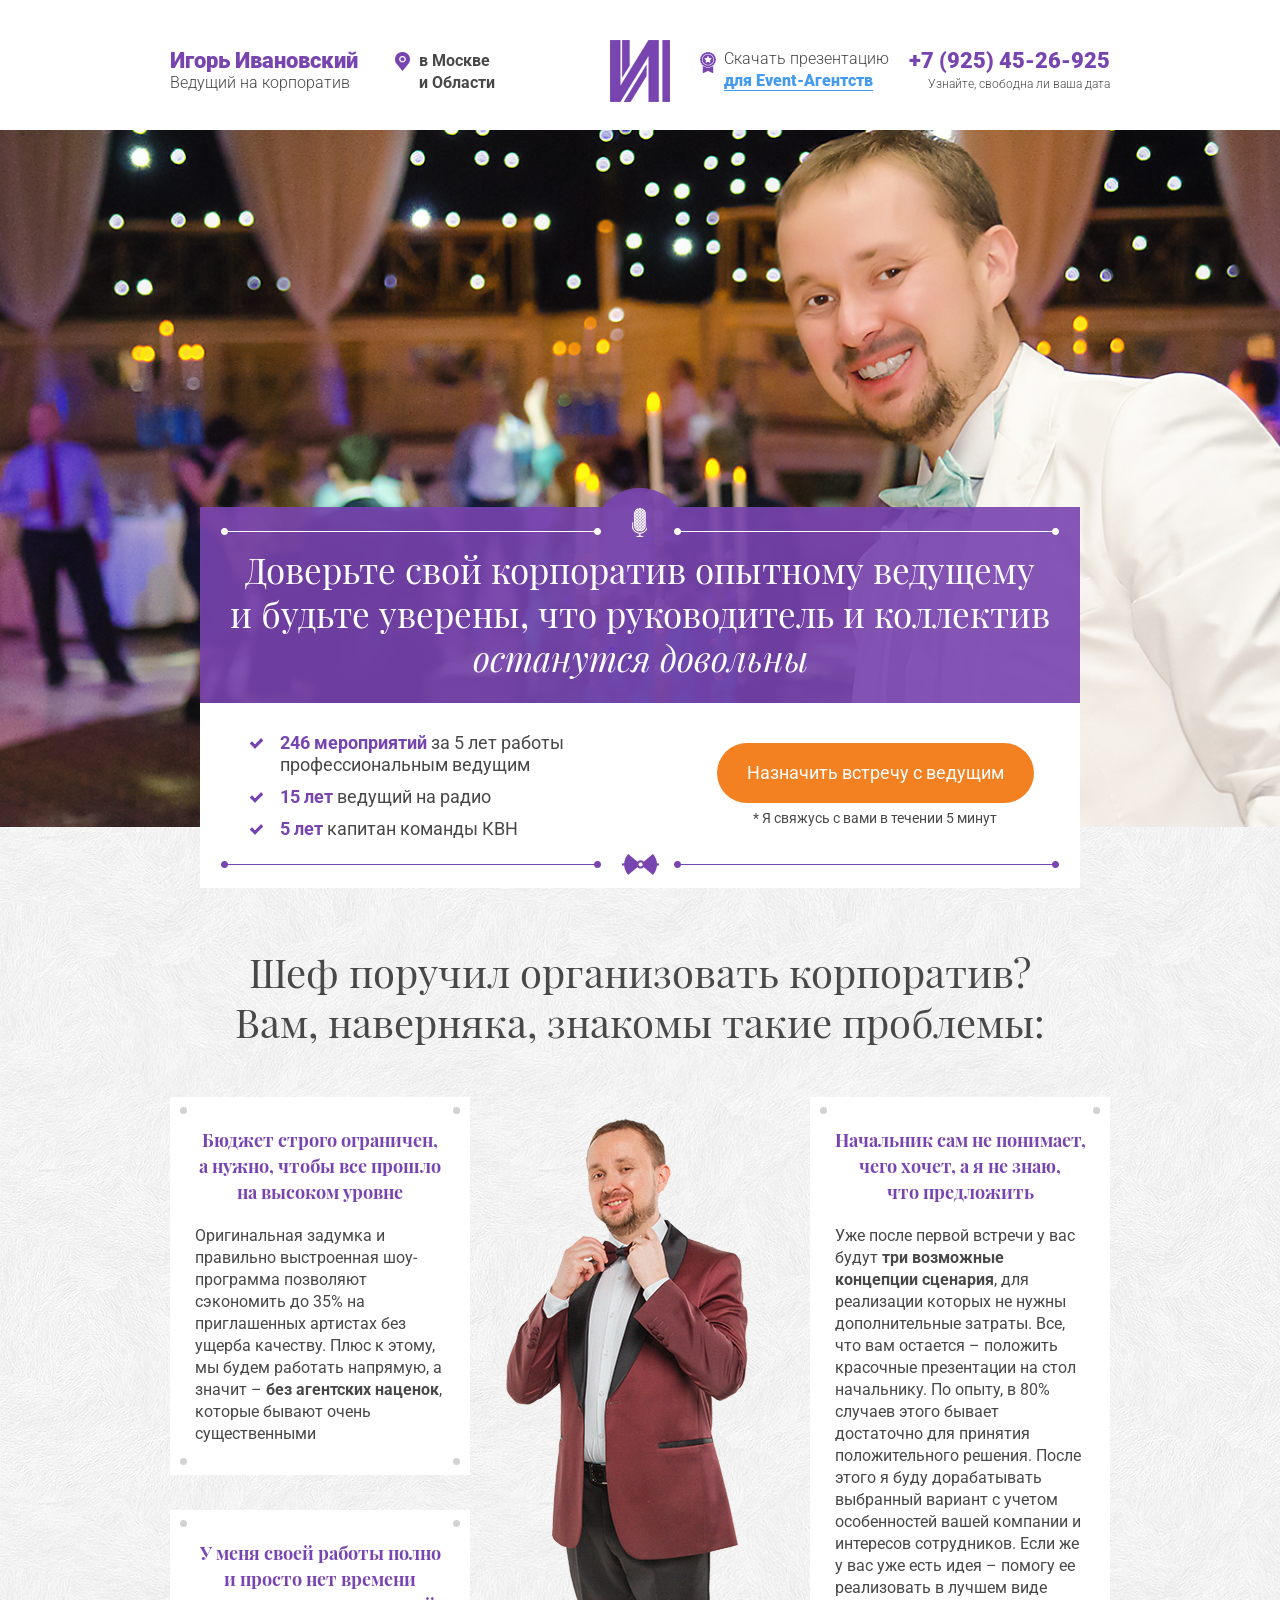
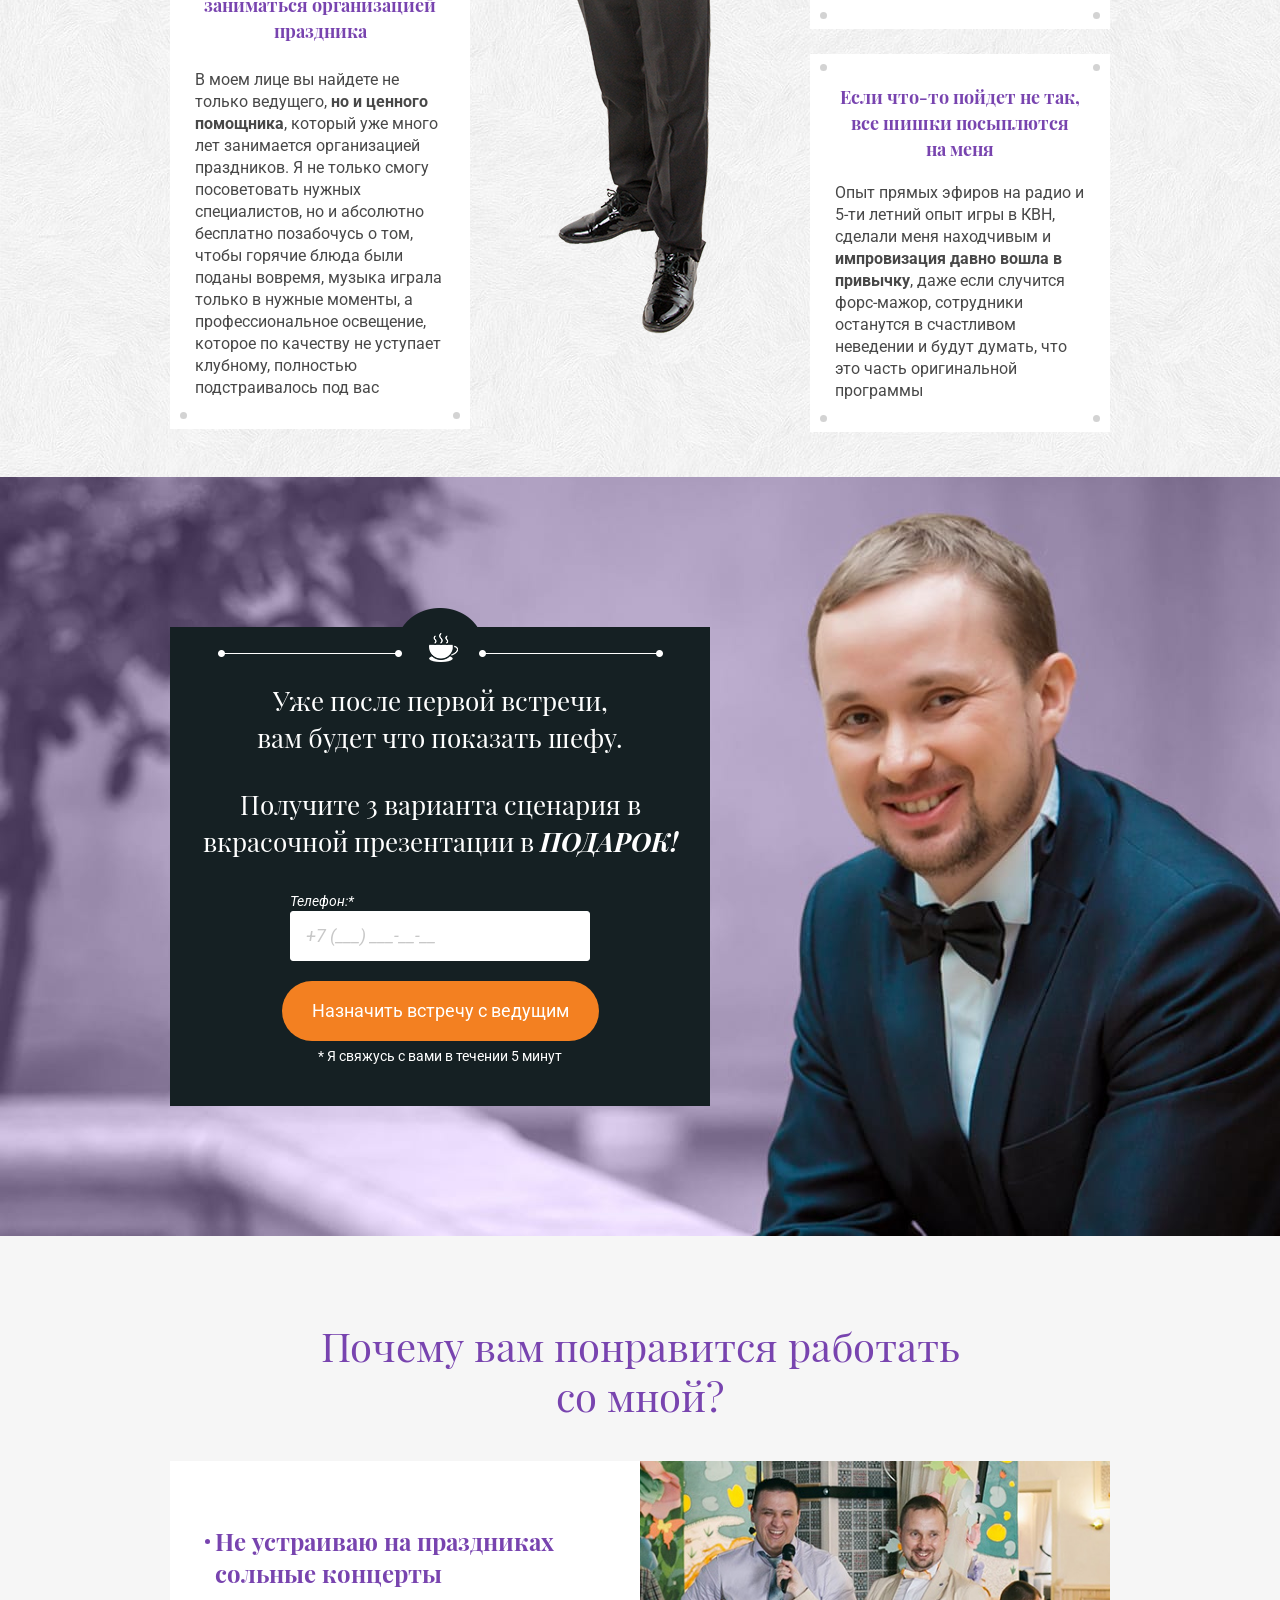
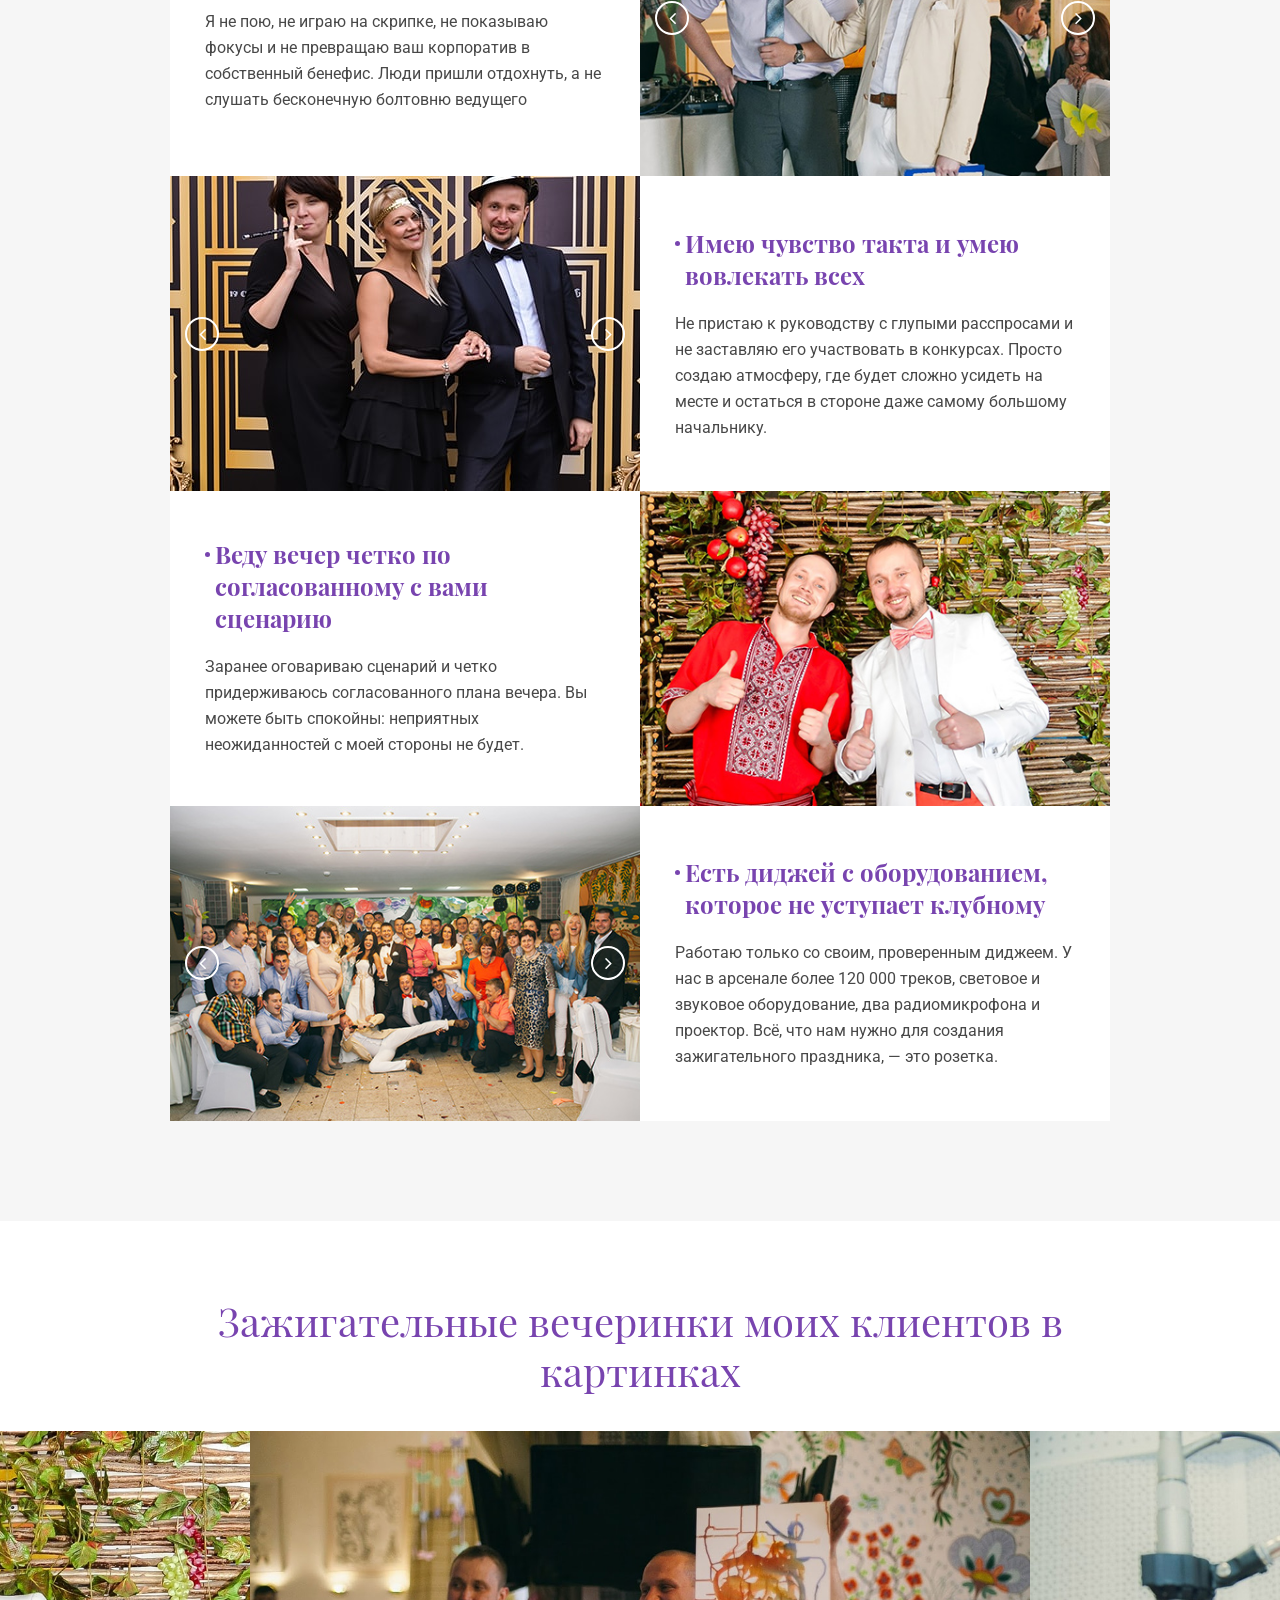
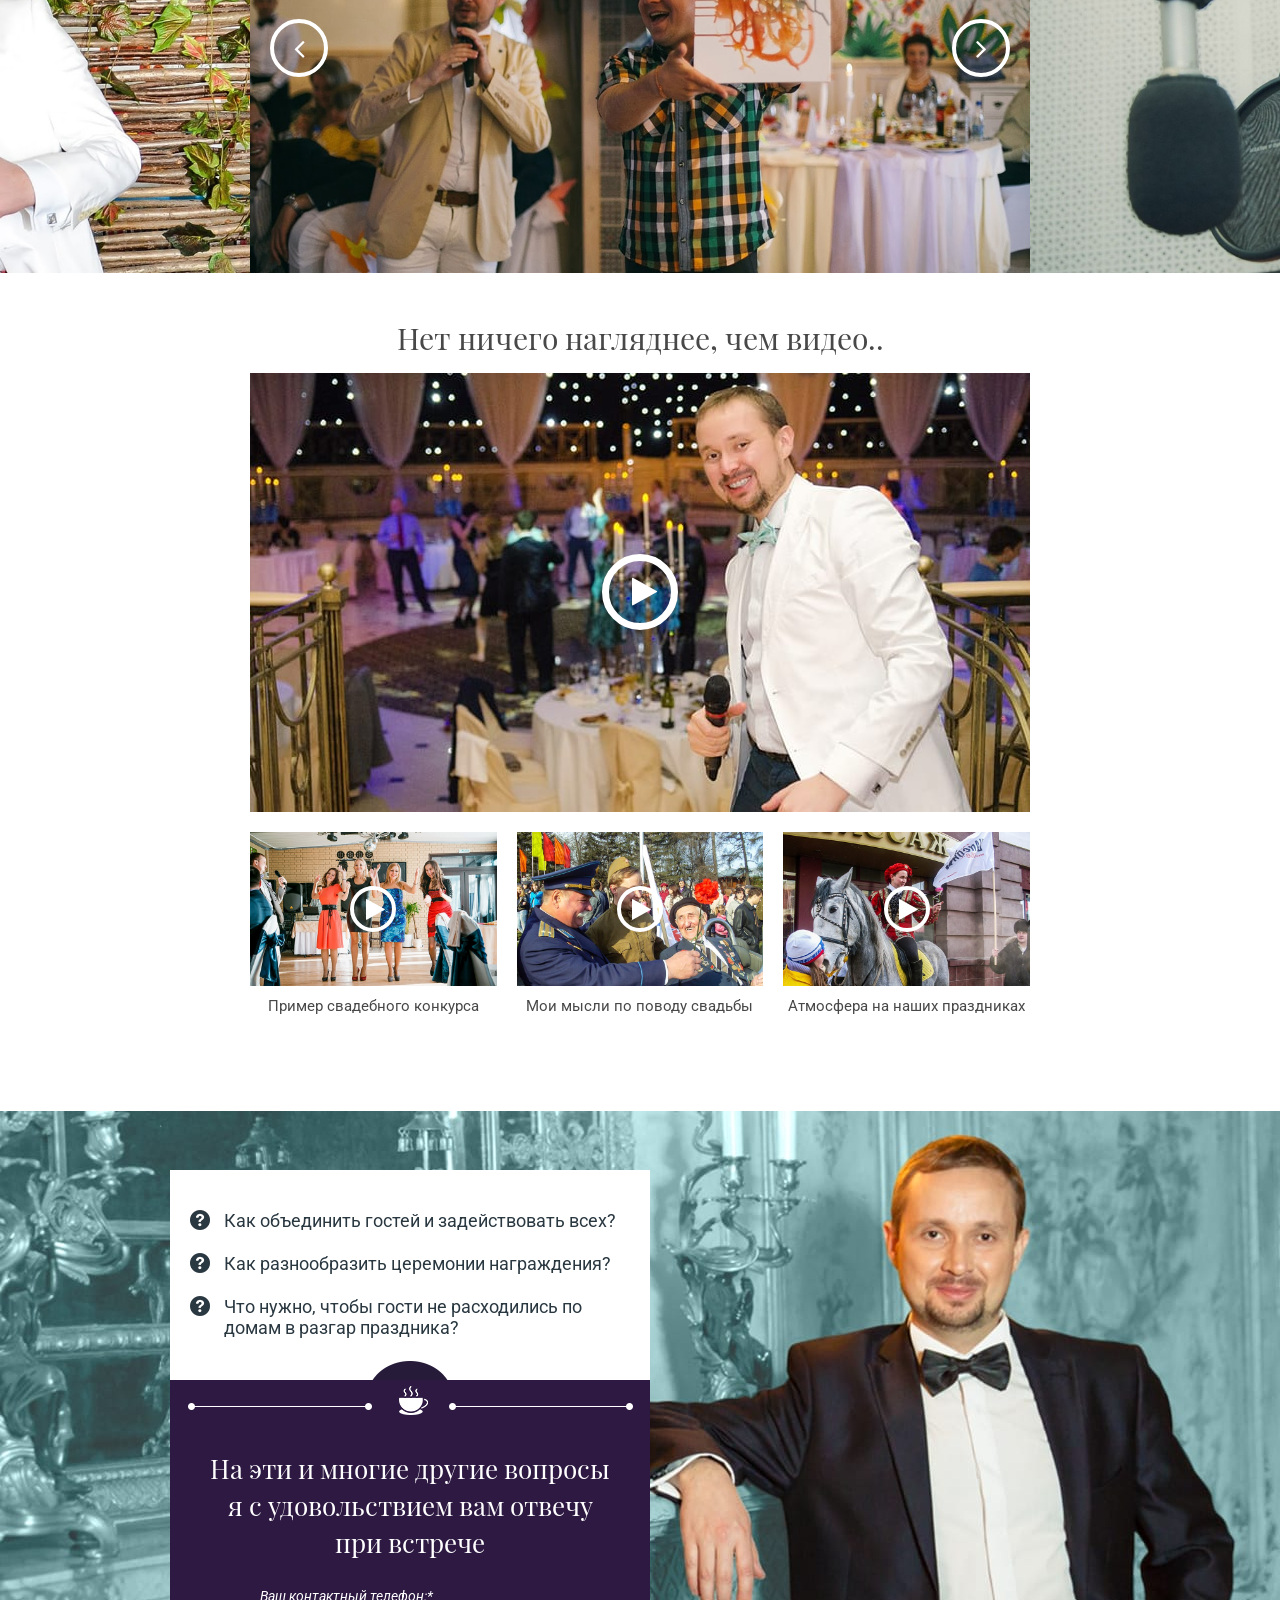
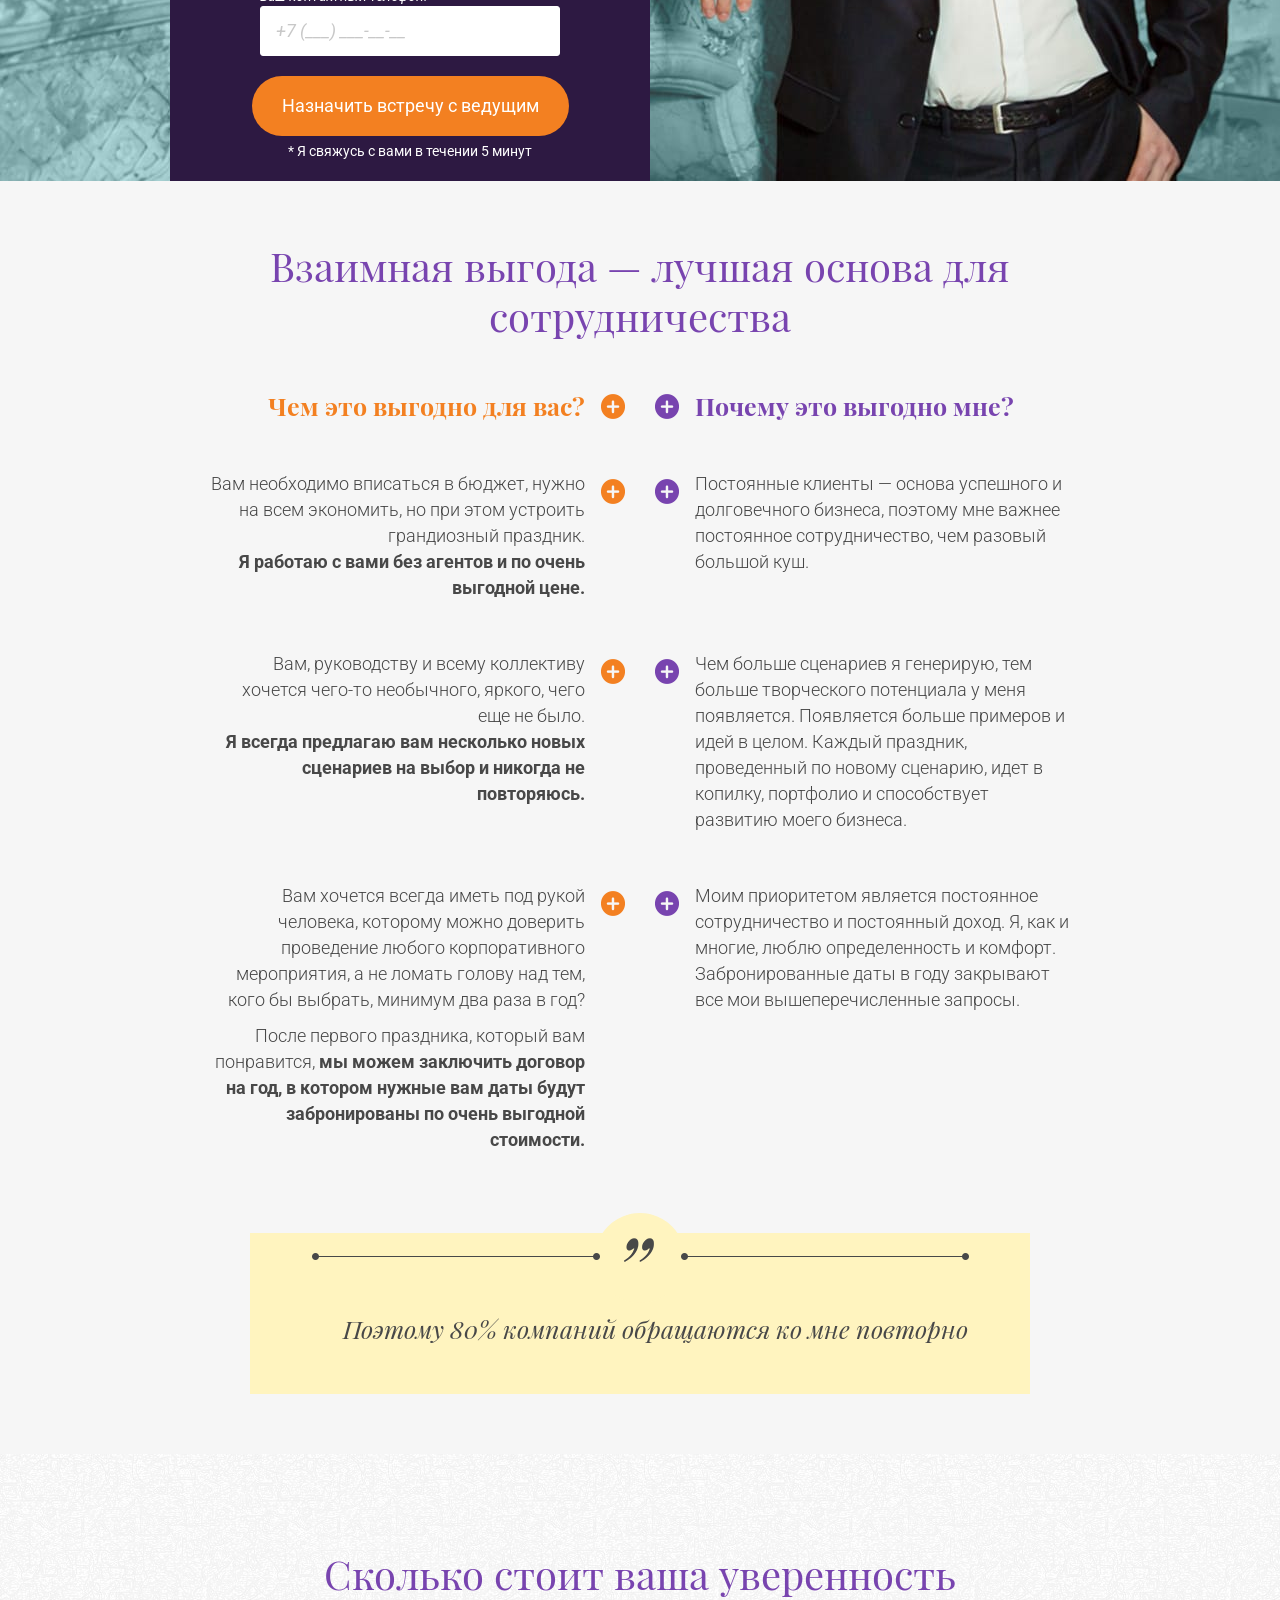
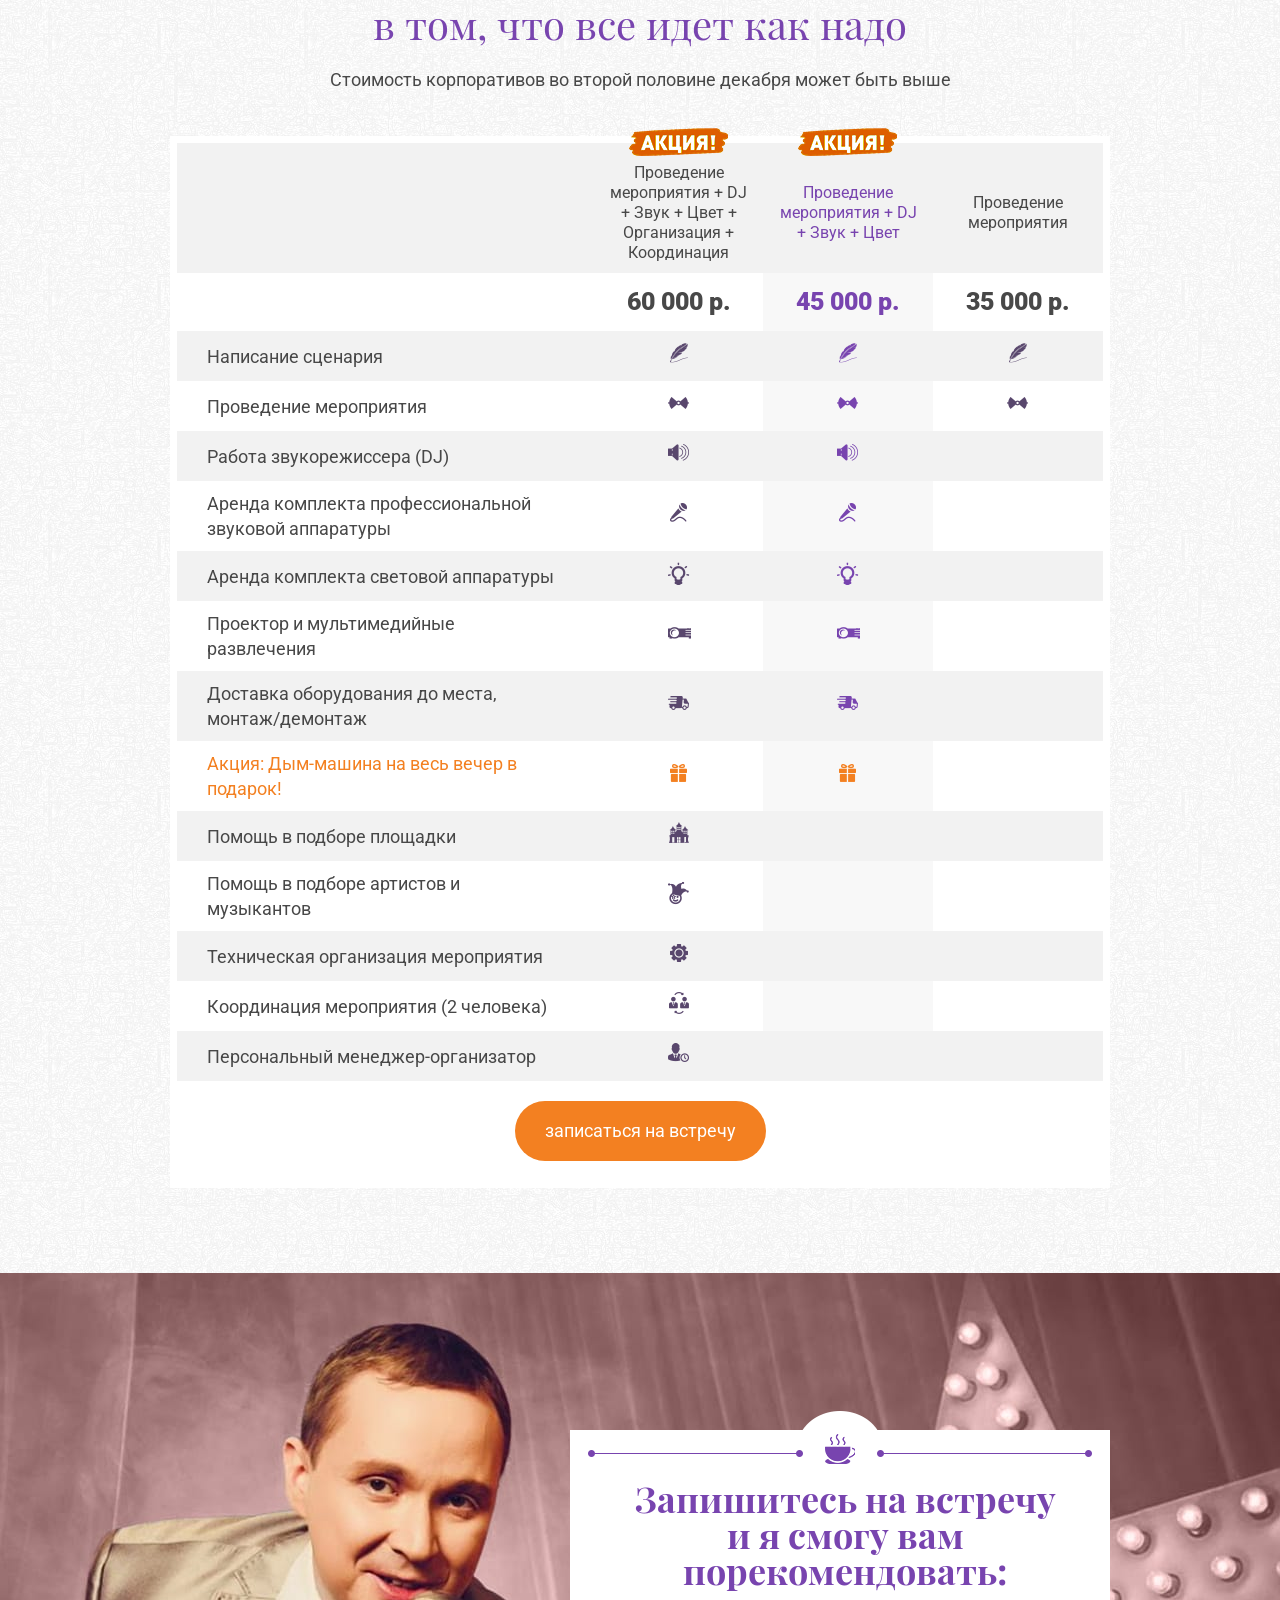
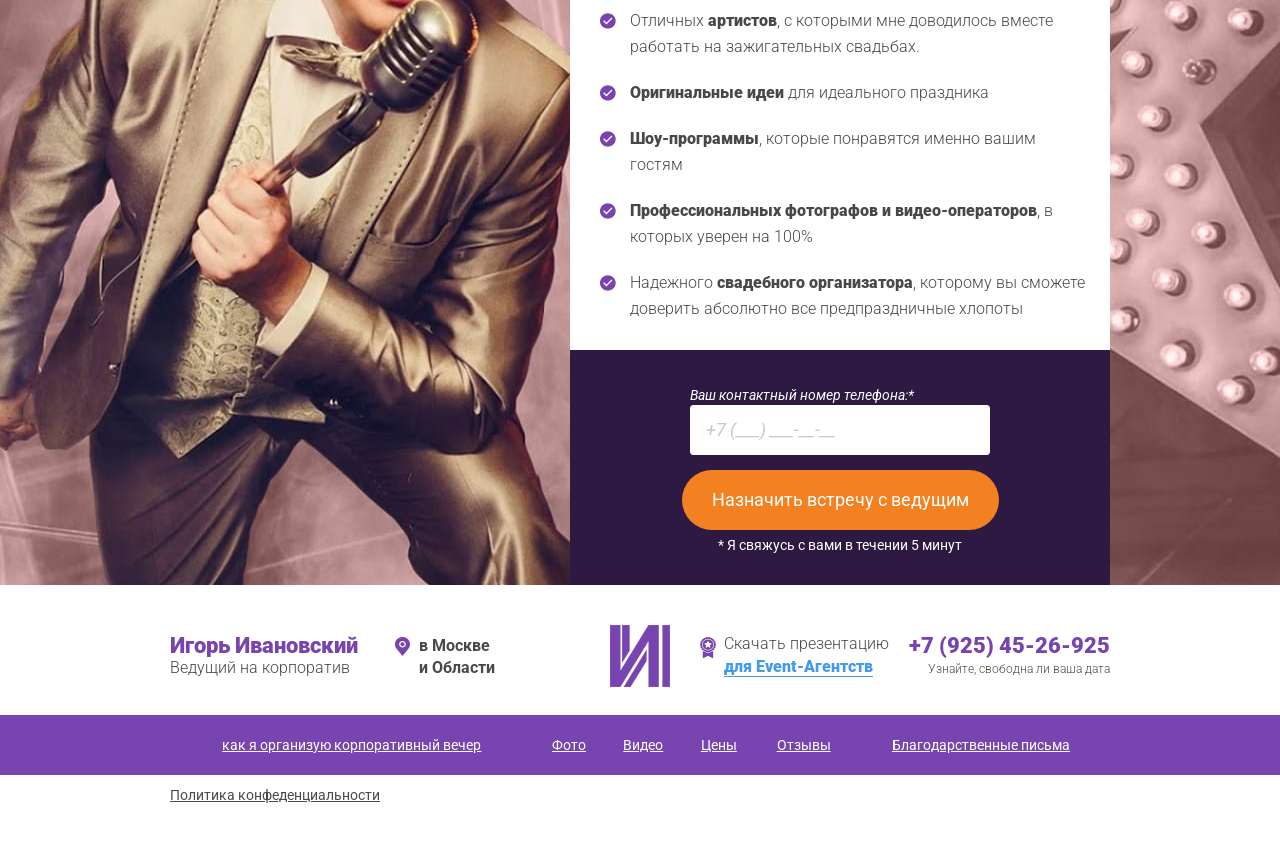
==== commit da9298cc: "Remade the mobile version of the background" ====
--- a/index.html
+++ b/index.html
@@ -56,7 +56,7 @@
         </header>
         <div class="label"></div>
 
-        <section class="b01" id="b01" style="background: url('img/b01__bg.jpg') 50% 0 no-repeat">
+        <section class="b01" id="b01">
             <div class="container">
                 <div class="content">
                     <h1 class="content-top">
--- a/css/main.css
+++ b/css/main.css
@@ -1,3382 +1 @@
-@font-face {
-  font-family: 'PlayfairDisplay';
-  src: url("../fonts/PlayfairDisplay-Regular/PlayfairDisplay-Regular.eot");
-  src: url("../fonts/PlayfairDisplay-Regular/PlayfairDisplay-Regular.eot?#iefix") format("embedded-opentype"), url("../fonts/PlayfairDisplay-Regular/PlayfairDisplay-Regular.woff") format("woff"), url("../fonts/PlayfairDisplay-Regular/PlayfairDisplay-Regular.ttf") format("truetype"), url("../fonts/PlayfairDisplay-Regular/PlayfairDisplay-Regular.svg#PlayfairDisplay-Regular") format("svg");
-  font-weight: 400;
-  font-style: normal;
-  font-stretch: normal;
-  unicode-range: U+000D-FB02; }
-@font-face {
-  font-family: 'PlayfairDisplay';
-  src: url("../fonts/PlayfairDisplay-Bold/PlayfairDisplay-Bold.eot");
-  src: url("../fonts/PlayfairDisplay-Bold/PlayfairDisplay-Bold.eot?#iefix") format("embedded-opentype"), url("../fonts/PlayfairDisplay-Bold/PlayfairDisplay-Bold.woff") format("woff"), url("../fonts/PlayfairDisplay-Bold/PlayfairDisplay-Bold.ttf") format("truetype"), url("../fonts/PlayfairDisplay-Bold/PlayfairDisplay-Bold.svg#PlayfairDisplay-Bold") format("svg");
-  font-weight: 700;
-  font-style: normal;
-  font-stretch: normal;
-  unicode-range: U+000D-FB02; }
-@font-face {
-  font-family: 'PlayfairDisplay';
-  src: url("../fonts/PlayfairDisplay-Italic/PlayfairDisplay-Italic.eot");
-  src: url("../fonts/PlayfairDisplay-Italic/PlayfairDisplay-Italic.eot?#iefix") format("embedded-opentype"), url("../fonts/PlayfairDisplay-Italic/PlayfairDisplay-Italic.woff") format("woff"), url("../fonts/PlayfairDisplay-Italic/PlayfairDisplay-Italic.ttf") format("truetype"), url("../fonts/PlayfairDisplay-Italic/PlayfairDisplay-Italic.svg#PlayfairDisplay-Italic") format("svg");
-  font-weight: 400;
-  font-style: italic;
-  font-stretch: normal;
-  unicode-range: U+000D-FB02; }
-@font-face {
-  font-family: 'PlayfairDisplay';
-  src: url("../fonts/PlayfairDisplay-BoldItalic/PlayfairDisplay-BoldItalic.eot");
-  src: url("../fonts/PlayfairDisplay-BoldItalic/PlayfairDisplay-BoldItalic.eot?#iefix") format("embedded-opentype"), url("../fonts/PlayfairDisplay-BoldItalic/PlayfairDisplay-BoldItalic.woff") format("woff"), url("../fonts/PlayfairDisplay-BoldItalic/PlayfairDisplay-BoldItalic.ttf") format("truetype"), url("../fonts/PlayfairDisplay-BoldItalic/PlayfairDisplay-BoldItalic.svg#PlayfairDisplay-BoldItalic") format("svg");
-  font-weight: 700;
-  font-style: italic;
-  font-stretch: normal;
-  unicode-range: U+000D-FB02; }
-/*! normalize.css v3.0.3 | MIT License | github.com/necolas/normalize.css */
-html {
-  font-family: sans-serif;
-  -ms-text-size-adjust: 100%;
-  -webkit-text-size-adjust: 100%; }
-
-body {
-  margin: 0; }
-
-article,
-aside,
-details,
-figcaption,
-figure,
-footer,
-header,
-hgroup,
-main,
-menu,
-nav,
-section,
-summary {
-  display: block; }
-
-audio,
-canvas,
-progress,
-video {
-  display: inline-block;
-  vertical-align: baseline; }
-
-audio:not([controls]) {
-  display: none;
-  height: 0; }
-
-[hidden],
-template {
-  display: none; }
-
-a {
-  background-color: transparent; }
-
-a:active,
-a:hover {
-  outline: 0; }
-
-abbr[title] {
-  border-bottom: 1px dotted; }
-
-b,
-strong {
-  font-weight: bold; }
-
-dfn {
-  font-style: italic; }
-
-h1 {
-  font-size: 2em;
-  margin: 0.67em 0; }
-
-mark {
-  background: #ff0;
-  color: #000; }
-
-small {
-  font-size: 80%; }
-
-sub,
-sup {
-  font-size: 75%;
-  line-height: 0;
-  position: relative;
-  vertical-align: baseline; }
-
-sup {
-  top: -0.5em; }
-
-sub {
-  bottom: -0.25em; }
-
-img {
-  border: 0; }
-
-svg:not(:root) {
-  overflow: hidden; }
-
-figure {
-  margin: 1em 40px; }
-
-hr {
-  box-sizing: content-box;
-  height: 0; }
-
-pre {
-  overflow: auto; }
-
-code,
-kbd,
-pre,
-samp {
-  font-family: monospace, monospace;
-  font-size: 1em; }
-
-button,
-input,
-optgroup,
-select,
-textarea {
-  color: inherit;
-  font: inherit;
-  margin: 0; }
-
-button {
-  overflow: visible; }
-
-button,
-select {
-  text-transform: none; }
-
-button,
-html input[type="button"],
-input[type="reset"],
-input[type="submit"] {
-  -webkit-appearance: button;
-  cursor: pointer; }
-
-button[disabled],
-html input[disabled] {
-  cursor: default; }
-
-button::-moz-focus-inner,
-input::-moz-focus-inner {
-  border: 0;
-  padding: 0; }
-
-input {
-  line-height: normal; }
-
-input[type="checkbox"],
-input[type="radio"] {
-  box-sizing: border-box;
-  padding: 0; }
-
-input[type="number"]::-webkit-inner-spin-button,
-input[type="number"]::-webkit-outer-spin-button {
-  height: auto; }
-
-input[type="search"] {
-  -webkit-appearance: textfield;
-  box-sizing: content-box; }
-
-input[type="search"]::-webkit-search-cancel-button,
-input[type="search"]::-webkit-search-decoration {
-  -webkit-appearance: none; }
-
-fieldset {
-  border: 1px solid #c0c0c0;
-  margin: 0 2px;
-  padding: 0.35em 0.625em 0.75em; }
-
-legend {
-  border: 0;
-  padding: 0; }
-
-textarea {
-  overflow: auto; }
-
-optgroup {
-  font-weight: bold; }
-
-table {
-  border-collapse: collapse;
-  border-spacing: 0; }
-
-td,
-th {
-  padding: 0; }
-
-/* Slider */
-.slick-slider {
-  position: relative;
-  display: block;
-  box-sizing: border-box;
-  -moz-box-sizing: border-box;
-  -webkit-touch-callout: none;
-  -webkit-user-select: none;
-  -khtml-user-select: none;
-  -moz-user-select: none;
-  -ms-user-select: none;
-  user-select: none;
-  -ms-touch-action: pan-y;
-  touch-action: pan-y;
-  -webkit-tap-highlight-color: transparent; }
-
-.slick-list {
-  position: relative;
-  overflow: hidden;
-  display: block;
-  margin: 0;
-  padding: 0; }
-  .slick-list:focus {
-    outline: none; }
-  .slick-list.dragging {
-    cursor: pointer;
-    cursor: hand; }
-
-.slick-slider .slick-track,
-.slick-slider .slick-list {
-  -webkit-transform: translate3d(0, 0, 0);
-  -moz-transform: translate3d(0, 0, 0);
-  -ms-transform: translate3d(0, 0, 0);
-  -o-transform: translate3d(0, 0, 0);
-  transform: translate3d(0, 0, 0); }
-
-.slick-track {
-  position: relative;
-  left: 0;
-  top: 0;
-  display: block; }
-  .slick-track:before, .slick-track:after {
-    content: "";
-    display: table; }
-  .slick-track:after {
-    clear: both; }
-  .slick-loading .slick-track {
-    visibility: hidden; }
-
-.slick-slide {
-  float: left;
-  height: 100%;
-  min-height: 1px;
-  display: none; }
-  [dir="rtl"] .slick-slide {
-    float: right; }
-  .slick-slide img {
-    display: block; }
-  .slick-slide.slick-loading img {
-    display: none; }
-  .slick-slide.dragging img {
-    pointer-events: none; }
-  .slick-initialized .slick-slide {
-    display: block; }
-  .slick-loading .slick-slide {
-    visibility: hidden; }
-  .slick-vertical .slick-slide {
-    display: block;
-    height: auto;
-    border: 1px solid transparent; }
-
-.slick-arrow.slick-hidden {
-  display: none; }
-
-/* calendar */
-.datepicker {
-  border-collapse: collapse;
-  border: 2px solid #999;
-  position: absolute;
-  z-index: 1000; }
-
-.datepicker tr.controls th {
-  height: 22px;
-  font-size: 11px; }
-
-.datepicker select {
-  font-size: 11px; }
-
-.datepicker tr.days th {
-  height: 18px; }
-
-.datepicker tfoot td {
-  height: 18px;
-  text-align: center;
-  text-transform: capitalize; }
-
-.datepicker th, .datepicker tfoot td {
-  background: #eee;
-  font: 10px/18px Verdana, Arial, Helvetica, sans-serif; }
-
-.datepicker th span, .datepicker tfoot td span {
-  font-weight: bold; }
-
-.datepicker tbody td {
-  width: 24px;
-  height: 24px;
-  border: 1px solid #ccc;
-  font: 11px/22px Arial, Helvetica, sans-serif;
-  text-align: center;
-  background: #fff; }
-
-.datepicker tbody td.date {
-  cursor: pointer; }
-
-.datepicker tbody td.date.over {
-  background-color: #99ffff; }
-
-.datepicker tbody td.date.chosen {
-  font-weight: bold;
-  background-color: #ccffcc; }
-
-* {
-  -webkit-box-sizing: border-box;
-  -moz-box-sizing: border-box;
-  box-sizing: border-box; }
-
-*:before,
-*:after {
-  -webkit-box-sizing: border-box;
-  -moz-box-sizing: border-box;
-  box-sizing: border-box; }
-
-html {
-  font-size: 10px;
-  -webkit-tap-highlight-color: transparent; }
-
-body {
-  font-family: "Roboto", Arial, sans-serif;
-  font-size: 14px;
-  line-height: 1.42857;
-  color: #484848;
-  background-color: #fff; }
-
-input,
-button,
-select,
-textarea {
-  font-family: inherit;
-  font-size: inherit;
-  line-height: inherit; }
-
-.container {
-  position: relative; }
-  .container:before, .container:after {
-    content: " ";
-    display: table; }
-  .container:after {
-    clear: both; }
-
-a {
-  color: #0d80e6;
-  text-decoration: none; }
-  a:hover, a:focus {
-    outline: none; }
-
-h1, h2, h3, h4 {
-  margin: 0;
-  padding: 0;
-  font-weight: 400; }
-
-h2 {
-  font-size: 28px;
-  line-height: 1.25;
-  text-align: center;
-  max-width: 960px;
-  margin: 0 auto 35px auto;
-  font-family: "PlayfairDisplay"; }
-  @media (min-width: 768px) {
-    h2 {
-      font-size: 40px; } }
-
-p {
-  padding: 0;
-  margin: 0 0 10px 0; }
-
-ul {
-  margin: 0;
-  padding: 0;
-  list-style: none; }
-
-#tooltip {
-  display: none;
-  width: 280px;
-  z-index: 999;
-  font-size: 15px;
-  line-height: 25px;
-  padding: 25px 25px;
-  position: absolute;
-  background: #ffffff;
-  -webkit-box-shadow: 0px 0px 20px 0px rgba(0, 0, 0, 0.3);
-  box-shadow: 0px 0px 20px 0px rgba(0, 0, 0, 0.3); }
-  #tooltip:before {
-    width: 43px;
-    height: 22px;
-    top: 100%;
-    left: 50%;
-    content: '';
-    margin-left: -22px;
-    position: absolute;
-    background: url("../img/tooltip__arrow.png") 0 0 no-repeat; }
-  #tooltip p {
-    margin-bottom: 0; }
-  @media (min-width: 768px) {
-    #tooltip {
-      display: block; } }
-
-.modal {
-  max-width: 360px;
-  margin: 0 auto;
-  background: #2d1942; }
-  .modal .form-head {
-    background: #2d1942;
-    position: relative;
-    padding: 20px 20px 20px 20px; }
-    .modal .form-head .form-title {
-      color: #fff;
-      font-size: 20px;
-      font-weight: 700;
-      text-align: center;
-      margin-bottom: 15px;
-      font-family: "PlayfairDisplay"; }
-    .modal .form-head .form-subtitle {
-      color: #fff;
-      font-size: 14px;
-      font-weight: 300;
-      line-height: 20px;
-      text-align: center; }
-  .modal .form-content {
-    padding: 5px 20px 40px 20px;
-    position: relative;
-    background: #2d1942; }
-    .modal .form-content .form-group {
-      max-width: 300px;
-      margin: 0 auto 20px auto; }
-  @media (min-width: 768px) {
-    .modal {
-      width: 480px;
-      max-width: inherit; }
-      .modal .form-head {
-        padding: 30px 60px 20px 60px; }
-        .modal .form-head .form-title {
-          font-size: 30px; }
-          .modal .form-head .form-title span {
-            display: block; }
-        .modal .form-head .form-subtitle {
-          font-size: 18px;
-          line-height: 24px; }
-      .modal .form-content {
-        padding: 5px 80px 35px 80px; }
-      .modal .btn {
-        width: 100%;
-        margin-top: 15px; } }
-
-.review-modal {
-  background: #fff;
-  max-width: 800px;
-  padding: 30px 20px; }
-  .review-modal .review-author {
-    font-size: 22px;
-    font-weight: 700;
-    line-height: 24px;
-    margin-bottom: 5px;
-    color: #7844af;
-    font-family: "PlayfairDisplay"; }
-  .review-modal .review-social {
-    color: #4497dd;
-    font-size: 14px;
-    line-height: 20px;
-    font-style: italic;
-    margin-bottom: 25px;
-    display: inline-block;
-    text-decoration: underline; }
-    .review-modal .review-social:hover {
-      text-decoration: none; }
-  .review-modal .review-quote {
-    max-width: 480px;
-    color: #484848;
-    min-height: 42px;
-    font-size: 16px;
-    line-height: 22px;
-    padding-left: 60px;
-    margin-bottom: 20px;
-    background: url("../img/icon-quote-gray.png") 0 3px no-repeat; }
-  .review-modal .review-text {
-    color: #484848;
-    font-size: 15px;
-    line-height: 24px; }
-  @media (min-width: 768px) {
-    .review-modal .review-author {
-      font-size: 26px;
-      line-height: 30px; }
-    .review-modal .review-social {
-      font-size: 16px;
-      margin-bottom: 40px; }
-    .review-modal .review-quote {
-      font-size: 18px;
-      line-height: 22px; }
-    .review-modal .review-text {
-      font-size: 16px;
-      line-height: 26px; } }
-
-.modal-content {
-  max-width: 960px;
-  font-size: 16px;
-  font-weight: 300;
-  line-height: 22px;
-  padding: 25px 20px; }
-  .modal-content h3 {
-    font-size: 24px;
-    line-height: 30px;
-    text-align: center;
-    margin-bottom: 20px; }
-  .modal-content li {
-    margin-bottom: 15px; }
-  @media (min-width: 768px) {
-    .modal-content {
-      font-size: 20px;
-      line-height: 30px;
-      padding: 30px 35px; } }
-
-.container {
-  margin-right: auto;
-  margin-left: auto;
-  padding-left: 10px;
-  padding-right: 10px; }
-  .container:before, .container:after {
-    content: " ";
-    display: table; }
-  .container:after {
-    clear: both; }
-  @media (min-width: 768px) {
-    .container {
-      width: 740px; } }
-  @media (min-width: 992px) {
-    .container {
-      width: 960px; } }
-  @media (min-width: 992px) {
-    .container {
-      width: 960px; } }
-
-.container-fluid {
-  margin-right: auto;
-  margin-left: auto;
-  padding-left: 10px;
-  padding-right: 10px; }
-  .container-fluid:before, .container-fluid:after {
-    content: " ";
-    display: table; }
-  .container-fluid:after {
-    clear: both; }
-
-.row {
-  margin-left: -10px;
-  margin-right: -10px; }
-  .row:before, .row:after {
-    content: " ";
-    display: table; }
-  .row:after {
-    clear: both; }
-
-.col-xs-1, .col-sm-1, .col-md-1, .col-lg-1, .col-xs-2, .col-sm-2, .col-md-2, .col-lg-2, .col-xs-3, .col-sm-3, .col-md-3, .col-lg-3, .col-xs-4, .col-sm-4, .col-md-4, .col-lg-4, .col-xs-5, .col-sm-5, .col-md-5, .col-lg-5, .col-xs-6, .col-sm-6, .col-md-6, .col-lg-6, .col-xs-7, .col-sm-7, .col-md-7, .col-lg-7, .col-xs-8, .col-sm-8, .col-md-8, .col-lg-8, .col-xs-9, .col-sm-9, .col-md-9, .col-lg-9, .col-xs-10, .col-sm-10, .col-md-10, .col-lg-10, .col-xs-11, .col-sm-11, .col-md-11, .col-lg-11, .col-xs-12, .col-sm-12, .col-md-12, .col-lg-12 {
-  position: relative;
-  min-height: 1px;
-  padding-left: 10px;
-  padding-right: 10px; }
-
-.col-xs-1, .col-xs-2, .col-xs-3, .col-xs-4, .col-xs-5, .col-xs-6, .col-xs-7, .col-xs-8, .col-xs-9, .col-xs-10, .col-xs-11, .col-xs-12 {
-  float: left; }
-
-.col-xs-1 {
-  width: 8.33333%; }
-
-.col-xs-2 {
-  width: 16.66667%; }
-
-.col-xs-3 {
-  width: 25%; }
-
-.col-xs-4 {
-  width: 33.33333%; }
-
-.col-xs-5 {
-  width: 41.66667%; }
-
-.col-xs-6 {
-  width: 50%; }
-
-.col-xs-7 {
-  width: 58.33333%; }
-
-.col-xs-8 {
-  width: 66.66667%; }
-
-.col-xs-9 {
-  width: 75%; }
-
-.col-xs-10 {
-  width: 83.33333%; }
-
-.col-xs-11 {
-  width: 91.66667%; }
-
-.col-xs-12 {
-  width: 100%; }
-
-.col-xs-pull-0 {
-  right: auto; }
-
-.col-xs-pull-1 {
-  right: 8.33333%; }
-
-.col-xs-pull-2 {
-  right: 16.66667%; }
-
-.col-xs-pull-3 {
-  right: 25%; }
-
-.col-xs-pull-4 {
-  right: 33.33333%; }
-
-.col-xs-pull-5 {
-  right: 41.66667%; }
-
-.col-xs-pull-6 {
-  right: 50%; }
-
-.col-xs-pull-7 {
-  right: 58.33333%; }
-
-.col-xs-pull-8 {
-  right: 66.66667%; }
-
-.col-xs-pull-9 {
-  right: 75%; }
-
-.col-xs-pull-10 {
-  right: 83.33333%; }
-
-.col-xs-pull-11 {
-  right: 91.66667%; }
-
-.col-xs-pull-12 {
-  right: 100%; }
-
-.col-xs-push-0 {
-  left: auto; }
-
-.col-xs-push-1 {
-  left: 8.33333%; }
-
-.col-xs-push-2 {
-  left: 16.66667%; }
-
-.col-xs-push-3 {
-  left: 25%; }
-
-.col-xs-push-4 {
-  left: 33.33333%; }
-
-.col-xs-push-5 {
-  left: 41.66667%; }
-
-.col-xs-push-6 {
-  left: 50%; }
-
-.col-xs-push-7 {
-  left: 58.33333%; }
-
-.col-xs-push-8 {
-  left: 66.66667%; }
-
-.col-xs-push-9 {
-  left: 75%; }
-
-.col-xs-push-10 {
-  left: 83.33333%; }
-
-.col-xs-push-11 {
-  left: 91.66667%; }
-
-.col-xs-push-12 {
-  left: 100%; }
-
-.col-xs-offset-0 {
-  margin-left: 0%; }
-
-.col-xs-offset-1 {
-  margin-left: 8.33333%; }
-
-.col-xs-offset-2 {
-  margin-left: 16.66667%; }
-
-.col-xs-offset-3 {
-  margin-left: 25%; }
-
-.col-xs-offset-4 {
-  margin-left: 33.33333%; }
-
-.col-xs-offset-5 {
-  margin-left: 41.66667%; }
-
-.col-xs-offset-6 {
-  margin-left: 50%; }
-
-.col-xs-offset-7 {
-  margin-left: 58.33333%; }
-
-.col-xs-offset-8 {
-  margin-left: 66.66667%; }
-
-.col-xs-offset-9 {
-  margin-left: 75%; }
-
-.col-xs-offset-10 {
-  margin-left: 83.33333%; }
-
-.col-xs-offset-11 {
-  margin-left: 91.66667%; }
-
-.col-xs-offset-12 {
-  margin-left: 100%; }
-
-@media (min-width: 768px) {
-  .col-sm-1, .col-sm-2, .col-sm-3, .col-sm-4, .col-sm-5, .col-sm-6, .col-sm-7, .col-sm-8, .col-sm-9, .col-sm-10, .col-sm-11, .col-sm-12 {
-    float: left; }
-
-  .col-sm-1 {
-    width: 8.33333%; }
-
-  .col-sm-2 {
-    width: 16.66667%; }
-
-  .col-sm-3 {
-    width: 25%; }
-
-  .col-sm-4 {
-    width: 33.33333%; }
-
-  .col-sm-5 {
-    width: 41.66667%; }
-
-  .col-sm-6 {
-    width: 50%; }
-
-  .col-sm-7 {
-    width: 58.33333%; }
-
-  .col-sm-8 {
-    width: 66.66667%; }
-
-  .col-sm-9 {
-    width: 75%; }
-
-  .col-sm-10 {
-    width: 83.33333%; }
-
-  .col-sm-11 {
-    width: 91.66667%; }
-
-  .col-sm-12 {
-    width: 100%; }
-
-  .col-sm-pull-0 {
-    right: auto; }
-
-  .col-sm-pull-1 {
-    right: 8.33333%; }
-
-  .col-sm-pull-2 {
-    right: 16.66667%; }
-
-  .col-sm-pull-3 {
-    right: 25%; }
-
-  .col-sm-pull-4 {
-    right: 33.33333%; }
-
-  .col-sm-pull-5 {
-    right: 41.66667%; }
-
-  .col-sm-pull-6 {
-    right: 50%; }
-
-  .col-sm-pull-7 {
-    right: 58.33333%; }
-
-  .col-sm-pull-8 {
-    right: 66.66667%; }
-
-  .col-sm-pull-9 {
-    right: 75%; }
-
-  .col-sm-pull-10 {
-    right: 83.33333%; }
-
-  .col-sm-pull-11 {
-    right: 91.66667%; }
-
-  .col-sm-pull-12 {
-    right: 100%; }
-
-  .col-sm-push-0 {
-    left: auto; }
-
-  .col-sm-push-1 {
-    left: 8.33333%; }
-
-  .col-sm-push-2 {
-    left: 16.66667%; }
-
-  .col-sm-push-3 {
-    left: 25%; }
-
-  .col-sm-push-4 {
-    left: 33.33333%; }
-
-  .col-sm-push-5 {
-    left: 41.66667%; }
-
-  .col-sm-push-6 {
-    left: 50%; }
-
-  .col-sm-push-7 {
-    left: 58.33333%; }
-
-  .col-sm-push-8 {
-    left: 66.66667%; }
-
-  .col-sm-push-9 {
-    left: 75%; }
-
-  .col-sm-push-10 {
-    left: 83.33333%; }
-
-  .col-sm-push-11 {
-    left: 91.66667%; }
-
-  .col-sm-push-12 {
-    left: 100%; }
-
-  .col-sm-offset-0 {
-    margin-left: 0%; }
-
-  .col-sm-offset-1 {
-    margin-left: 8.33333%; }
-
-  .col-sm-offset-2 {
-    margin-left: 16.66667%; }
-
-  .col-sm-offset-3 {
-    margin-left: 25%; }
-
-  .col-sm-offset-4 {
-    margin-left: 33.33333%; }
-
-  .col-sm-offset-5 {
-    margin-left: 41.66667%; }
-
-  .col-sm-offset-6 {
-    margin-left: 50%; }
-
-  .col-sm-offset-7 {
-    margin-left: 58.33333%; }
-
-  .col-sm-offset-8 {
-    margin-left: 66.66667%; }
-
-  .col-sm-offset-9 {
-    margin-left: 75%; }
-
-  .col-sm-offset-10 {
-    margin-left: 83.33333%; }
-
-  .col-sm-offset-11 {
-    margin-left: 91.66667%; }
-
-  .col-sm-offset-12 {
-    margin-left: 100%; } }
-@media (min-width: 992px) {
-  .col-md-1, .col-md-2, .col-md-3, .col-md-4, .col-md-5, .col-md-6, .col-md-7, .col-md-8, .col-md-9, .col-md-10, .col-md-11, .col-md-12 {
-    float: left; }
-
-  .col-md-1 {
-    width: 8.33333%; }
-
-  .col-md-2 {
-    width: 16.66667%; }
-
-  .col-md-3 {
-    width: 25%; }
-
-  .col-md-4 {
-    width: 33.33333%; }
-
-  .col-md-5 {
-    width: 41.66667%; }
-
-  .col-md-6 {
-    width: 50%; }
-
-  .col-md-7 {
-    width: 58.33333%; }
-
-  .col-md-8 {
-    width: 66.66667%; }
-
-  .col-md-9 {
-    width: 75%; }
-
-  .col-md-10 {
-    width: 83.33333%; }
-
-  .col-md-11 {
-    width: 91.66667%; }
-
-  .col-md-12 {
-    width: 100%; }
-
-  .col-md-pull-0 {
-    right: auto; }
-
-  .col-md-pull-1 {
-    right: 8.33333%; }
-
-  .col-md-pull-2 {
-    right: 16.66667%; }
-
-  .col-md-pull-3 {
-    right: 25%; }
-
-  .col-md-pull-4 {
-    right: 33.33333%; }
-
-  .col-md-pull-5 {
-    right: 41.66667%; }
-
-  .col-md-pull-6 {
-    right: 50%; }
-
-  .col-md-pull-7 {
-    right: 58.33333%; }
-
-  .col-md-pull-8 {
-    right: 66.66667%; }
-
-  .col-md-pull-9 {
-    right: 75%; }
-
-  .col-md-pull-10 {
-    right: 83.33333%; }
-
-  .col-md-pull-11 {
-    right: 91.66667%; }
-
-  .col-md-pull-12 {
-    right: 100%; }
-
-  .col-md-push-0 {
-    left: auto; }
-
-  .col-md-push-1 {
-    left: 8.33333%; }
-
-  .col-md-push-2 {
-    left: 16.66667%; }
-
-  .col-md-push-3 {
-    left: 25%; }
-
-  .col-md-push-4 {
-    left: 33.33333%; }
-
-  .col-md-push-5 {
-    left: 41.66667%; }
-
-  .col-md-push-6 {
-    left: 50%; }
-
-  .col-md-push-7 {
-    left: 58.33333%; }
-
-  .col-md-push-8 {
-    left: 66.66667%; }
-
-  .col-md-push-9 {
-    left: 75%; }
-
-  .col-md-push-10 {
-    left: 83.33333%; }
-
-  .col-md-push-11 {
-    left: 91.66667%; }
-
-  .col-md-push-12 {
-    left: 100%; }
-
-  .col-md-offset-0 {
-    margin-left: 0%; }
-
-  .col-md-offset-1 {
-    margin-left: 8.33333%; }
-
-  .col-md-offset-2 {
-    margin-left: 16.66667%; }
-
-  .col-md-offset-3 {
-    margin-left: 25%; }
-
-  .col-md-offset-4 {
-    margin-left: 33.33333%; }
-
-  .col-md-offset-5 {
-    margin-left: 41.66667%; }
-
-  .col-md-offset-6 {
-    margin-left: 50%; }
-
-  .col-md-offset-7 {
-    margin-left: 58.33333%; }
-
-  .col-md-offset-8 {
-    margin-left: 66.66667%; }
-
-  .col-md-offset-9 {
-    margin-left: 75%; }
-
-  .col-md-offset-10 {
-    margin-left: 83.33333%; }
-
-  .col-md-offset-11 {
-    margin-left: 91.66667%; }
-
-  .col-md-offset-12 {
-    margin-left: 100%; } }
-@media (min-width: 992px) {
-  .col-lg-1, .col-lg-2, .col-lg-3, .col-lg-4, .col-lg-5, .col-lg-6, .col-lg-7, .col-lg-8, .col-lg-9, .col-lg-10, .col-lg-11, .col-lg-12 {
-    float: left; }
-
-  .col-lg-1 {
-    width: 8.33333%; }
-
-  .col-lg-2 {
-    width: 16.66667%; }
-
-  .col-lg-3 {
-    width: 25%; }
-
-  .col-lg-4 {
-    width: 33.33333%; }
-
-  .col-lg-5 {
-    width: 41.66667%; }
-
-  .col-lg-6 {
-    width: 50%; }
-
-  .col-lg-7 {
-    width: 58.33333%; }
-
-  .col-lg-8 {
-    width: 66.66667%; }
-
-  .col-lg-9 {
-    width: 75%; }
-
-  .col-lg-10 {
-    width: 83.33333%; }
-
-  .col-lg-11 {
-    width: 91.66667%; }
-
-  .col-lg-12 {
-    width: 100%; }
-
-  .col-lg-pull-0 {
-    right: auto; }
-
-  .col-lg-pull-1 {
-    right: 8.33333%; }
-
-  .col-lg-pull-2 {
-    right: 16.66667%; }
-
-  .col-lg-pull-3 {
-    right: 25%; }
-
-  .col-lg-pull-4 {
-    right: 33.33333%; }
-
-  .col-lg-pull-5 {
-    right: 41.66667%; }
-
-  .col-lg-pull-6 {
-    right: 50%; }
-
-  .col-lg-pull-7 {
-    right: 58.33333%; }
-
-  .col-lg-pull-8 {
-    right: 66.66667%; }
-
-  .col-lg-pull-9 {
-    right: 75%; }
-
-  .col-lg-pull-10 {
-    right: 83.33333%; }
-
-  .col-lg-pull-11 {
-    right: 91.66667%; }
-
-  .col-lg-pull-12 {
-    right: 100%; }
-
-  .col-lg-push-0 {
-    left: auto; }
-
-  .col-lg-push-1 {
-    left: 8.33333%; }
-
-  .col-lg-push-2 {
-    left: 16.66667%; }
-
-  .col-lg-push-3 {
-    left: 25%; }
-
-  .col-lg-push-4 {
-    left: 33.33333%; }
-
-  .col-lg-push-5 {
-    left: 41.66667%; }
-
-  .col-lg-push-6 {
-    left: 50%; }
-
-  .col-lg-push-7 {
-    left: 58.33333%; }
-
-  .col-lg-push-8 {
-    left: 66.66667%; }
-
-  .col-lg-push-9 {
-    left: 75%; }
-
-  .col-lg-push-10 {
-    left: 83.33333%; }
-
-  .col-lg-push-11 {
-    left: 91.66667%; }
-
-  .col-lg-push-12 {
-    left: 100%; }
-
-  .col-lg-offset-0 {
-    margin-left: 0%; }
-
-  .col-lg-offset-1 {
-    margin-left: 8.33333%; }
-
-  .col-lg-offset-2 {
-    margin-left: 16.66667%; }
-
-  .col-lg-offset-3 {
-    margin-left: 25%; }
-
-  .col-lg-offset-4 {
-    margin-left: 33.33333%; }
-
-  .col-lg-offset-5 {
-    margin-left: 41.66667%; }
-
-  .col-lg-offset-6 {
-    margin-left: 50%; }
-
-  .col-lg-offset-7 {
-    margin-left: 58.33333%; }
-
-  .col-lg-offset-8 {
-    margin-left: 66.66667%; }
-
-  .col-lg-offset-9 {
-    margin-left: 75%; }
-
-  .col-lg-offset-10 {
-    margin-left: 83.33333%; }
-
-  .col-lg-offset-11 {
-    margin-left: 91.66667%; }
-
-  .col-lg-offset-12 {
-    margin-left: 100%; } }
-.btn {
-  margin: 0;
-  color: #fff;
-  border: none;
-  outline: none;
-  cursor: pointer;
-  font-size: 15px;
-  font-weight: 400;
-  line-height: 20px;
-  text-align: center;
-  position: relative;
-  padding: 15px 20px;
-  background: #f38021;
-  display: inline-block;
-  text-decoration: none;
-  vertical-align: middle;
-  background-image: none;
-  touch-action: manipulation;
-  -webkit-border-radius: 25px;
-  -moz-border-radius: 25px;
-  -ms-border-radius: 25px;
-  border-radius: 25px;
-  -webkit-transition: 0.3s;
-  -o-transition: 0.3s;
-  transition: 0.3s; }
-  .btn:hover {
-    color: #fff;
-    background: #e76800;
-    text-decoration: none; }
-  .btn:active {
-    top: 1px; }
-  @media (min-width: 992px) {
-    .btn {
-      font-size: 18px;
-      padding: 20px 30px;
-      -webkit-border-radius: 30px;
-      -moz-border-radius: 30px;
-      -ms-border-radius: 30px;
-      border-radius: 30px; } }
-
-.form-control {
-  margin: 0;
-  width: 100%;
-  outline: none;
-  color: #484848;
-  background: #fff;
-  font-size: 18px;
-  line-height: 20px;
-  padding: 14px 15px;
-  display: inline-block;
-  border: 1px solid #fff;
-  -webkit-border-radius: 3px;
-  -moz-border-radius: 3px;
-  -ms-border-radius: 3px;
-  border-radius: 3px; }
-  .form-control::-moz-placeholder {
-    color: #c8c8c8;
-    opacity: 1; }
-  .form-control:-ms-input-placeholder {
-    color: #c8c8c8; }
-  .form-control::-webkit-input-placeholder {
-    color: #c8c8c8; }
-  .form-control::-ms-clear {
-    display: none;
-    width: 0;
-    height: 0; }
-  .form-control:focus::-moz-placeholder {
-    color: transparent;
-    opacity: 1; }
-  .form-control:focus:-ms-input-placeholder {
-    color: transparent; }
-  .form-control:focus::-webkit-input-placeholder {
-    color: transparent; }
-  .form-control.error {
-    border-color: #ff0000;
-    background: #ffb7b7; }
-    .form-control.error::-moz-placeholder {
-      color: #484848;
-      opacity: 1; }
-    .form-control.error:-ms-input-placeholder {
-      color: #484848; }
-    .form-control.error::-webkit-input-placeholder {
-      color: #484848; }
-
-label {
-  color: #fff;
-  display: block;
-  font-size: 14px;
-  font-weight: 400;
-  line-height: 20px;
-  font-style: italic;
-  margin-bottom: 5px; }
-
-.form-group {
-  margin-bottom: 20px; }
-
-@media (max-width: 600px) {
-  .table-responsive {
-    width: 100%;
-    overflow-y: hidden;
-    overflow-x: scroll;
-    margin-bottom: 25px;
-    border: 1px solid #ddd;
-    -ms-overflow-style: -ms-autohiding-scrollbar; }
-    .table-responsive .table {
-      margin-bottom: 0; } }
-.clearfix:before, .clearfix:after {
-  content: " ";
-  display: table; }
-.clearfix:after {
-  clear: both; }
-
-.center-block {
-  display: block;
-  margin-left: auto;
-  margin-right: auto; }
-
-.pull-right {
-  float: right !important; }
-
-.pull-left {
-  float: left !important; }
-
-.text-center {
-  text-align: center !important; }
-
-.text-right {
-  text-align: right !important; }
-
-.ir {
-  background-color: transparent;
-  border: 0;
-  overflow: hidden;
-  /* IE 6/7 fallback */
-  *text-indent: -9999px; }
-
-.ir:before {
-  content: "";
-  display: block;
-  width: 0;
-  height: 150%; }
-
-.hide {
-  visibility: hidden;
-  display: none !important; }
-
-.show {
-  visibility: visible;
-  display: block !important; }
-
-.invisible {
-  visibility: hidden; }
-
-.img-responsive {
-  display: block;
-  max-width: 100%;
-  height: auto; }
-
-@-ms-viewport {
-  width: device-width; }
-.visible-xs {
-  display: none !important; }
-
-.visible-sm {
-  display: none !important; }
-
-.visible-md {
-  display: none !important; }
-
-.visible-lg {
-  display: none !important; }
-
-.visible-xs-block,
-.visible-xs-inline,
-.visible-xs-inline-block,
-.visible-sm-block,
-.visible-sm-inline,
-.visible-sm-inline-block,
-.visible-md-block,
-.visible-md-inline,
-.visible-md-inline-block,
-.visible-lg-block,
-.visible-lg-inline,
-.visible-lg-inline-block {
-  display: none !important; }
-
-@media (max-width: 767px) {
-  .visible-xs {
-    display: block !important; }
-
-  table.visible-xs {
-    display: table !important; }
-
-  tr.visible-xs {
-    display: table-row !important; }
-
-  th.visible-xs,
-  td.visible-xs {
-    display: table-cell !important; } }
-@media (max-width: 767px) {
-  .visible-xs-block {
-    display: block !important; } }
-
-@media (max-width: 767px) {
-  .visible-xs-inline {
-    display: inline !important; } }
-
-@media (max-width: 767px) {
-  .visible-xs-inline-block {
-    display: inline-block !important; } }
-
-@media (min-width: 768px) and (max-width: 991px) {
-  .visible-sm {
-    display: block !important; }
-
-  table.visible-sm {
-    display: table !important; }
-
-  tr.visible-sm {
-    display: table-row !important; }
-
-  th.visible-sm,
-  td.visible-sm {
-    display: table-cell !important; } }
-@media (min-width: 768px) and (max-width: 991px) {
-  .visible-sm-block {
-    display: block !important; } }
-
-@media (min-width: 768px) and (max-width: 991px) {
-  .visible-sm-inline {
-    display: inline !important; } }
-
-@media (min-width: 768px) and (max-width: 991px) {
-  .visible-sm-inline-block {
-    display: inline-block !important; } }
-
-@media (min-width: 992px) and (max-width: 991px) {
-  .visible-md {
-    display: block !important; }
-
-  table.visible-md {
-    display: table !important; }
-
-  tr.visible-md {
-    display: table-row !important; }
-
-  th.visible-md,
-  td.visible-md {
-    display: table-cell !important; } }
-@media (min-width: 992px) and (max-width: 991px) {
-  .visible-md-block {
-    display: block !important; } }
-
-@media (min-width: 992px) and (max-width: 991px) {
-  .visible-md-inline {
-    display: inline !important; } }
-
-@media (min-width: 992px) and (max-width: 991px) {
-  .visible-md-inline-block {
-    display: inline-block !important; } }
-
-@media (min-width: 992px) {
-  .visible-lg {
-    display: block !important; }
-
-  table.visible-lg {
-    display: table !important; }
-
-  tr.visible-lg {
-    display: table-row !important; }
-
-  th.visible-lg,
-  td.visible-lg {
-    display: table-cell !important; } }
-@media (min-width: 992px) {
-  .visible-lg-block {
-    display: block !important; } }
-
-@media (min-width: 992px) {
-  .visible-lg-inline {
-    display: inline !important; } }
-
-@media (min-width: 992px) {
-  .visible-lg-inline-block {
-    display: inline-block !important; } }
-
-@media (max-width: 767px) {
-  .hidden-xs {
-    display: none !important; } }
-@media (min-width: 768px) and (max-width: 991px) {
-  .hidden-sm {
-    display: none !important; } }
-@media (min-width: 992px) and (max-width: 991px) {
-  .hidden-md {
-    display: none !important; } }
-@media (min-width: 992px) {
-  .hidden-lg {
-    display: none !important; } }
-.visible-print {
-  display: none !important; }
-
-@media print {
-  .visible-print {
-    display: block !important; }
-
-  table.visible-print {
-    display: table !important; }
-
-  tr.visible-print {
-    display: table-row !important; }
-
-  th.visible-print,
-  td.visible-print {
-    display: table-cell !important; } }
-.visible-print-block {
-  display: none !important; }
-  @media print {
-    .visible-print-block {
-      display: block !important; } }
-
-.visible-print-inline {
-  display: none !important; }
-  @media print {
-    .visible-print-inline {
-      display: inline !important; } }
-
-.visible-print-inline-block {
-  display: none !important; }
-  @media print {
-    .visible-print-inline-block {
-      display: inline-block !important; } }
-
-@media print {
-  .hidden-print {
-    display: none !important; } }
-.embed-responsive {
-  position: relative;
-  display: block;
-  height: 0;
-  padding: 0;
-  overflow: hidden; }
-  .embed-responsive .embed-responsive-item,
-  .embed-responsive iframe,
-  .embed-responsive embed,
-  .embed-responsive object,
-  .embed-responsive video {
-    position: absolute;
-    top: 0;
-    left: 0;
-    bottom: 0;
-    height: 100%;
-    width: 100%;
-    border: 0; }
-
-.embed-responsive-16by9 {
-  padding-bottom: 56.25%; }
-
-.embed-responsive-4by3 {
-  padding-bottom: 75%; }
-
-.header {
-  z-index: 999;
-  color: #484848;
-  background: #fff;
-  padding-top: 20px;
-  padding-bottom: 30px; }
-  .header .header__logo {
-    width: 60px;
-    display: block;
-    margin: 0 auto 15px auto; }
-  .header .header-left {
-    text-align: center; }
-    .header .header-left li {
-      margin-bottom: 10px; }
-      .header .header-left li:first-child strong {
-        display: block;
-        font-size: 22px;
-        font-weight: 900;
-        line-height: 22px;
-        color: #7844af; }
-      .header .header-left li:first-child span {
-        display: block;
-        color: #484848;
-        font-size: 16px;
-        font-weight: 300;
-        line-height: 22px; }
-      .header .header-left li:last-child {
-        font-size: 16px;
-        line-height: 22px;
-        margin-bottom: 10px; }
-        .header .header-left li:last-child span {
-          display: block;
-          line-height: 16px;
-          font-weight: 300;
-          margin-bottom: 3px; }
-        .header .header-left li:last-child strong {
-          display: block;
-          font-weight: 700; }
-  .header .header-right {
-    text-align: center; }
-    .header .header-right li:first-child {
-      font-size: 16px;
-      line-height: 22px;
-      margin-bottom: 15px; }
-      .header .header-right li:first-child a {
-        color: #484848; }
-        .header .header-right li:first-child a span {
-          color: #484848;
-          font-weight: 300;
-          line-height: 16px;
-          margin-bottom: 3px;
-          display: inline-block; }
-        .header .header-right li:first-child a strong {
-          font-weight: 900;
-          color: #449aec;
-          line-height: 22px;
-          border-bottom: 1px solid #449aec; }
-    .header .header-right li:last-child a {
-      font-size: 22px;
-      font-weight: 900;
-      line-height: 22px;
-      color: #7844af !important;
-      text-decoration: none !important; }
-    .header .header-right li:last-child span {
-      display: block;
-      font-size: 12px;
-      font-weight: 300;
-      line-height: 22px; }
-  @media (min-width: 768px) {
-    .header {
-      padding-top: 30px; }
-      .header .header__logo {
-        top: 20px;
-        left: 50%;
-        margin: 0;
-        margin-left: -30px;
-        position: absolute; }
-      .header .header-left {
-        float: left;
-        width: 300px;
-        text-align: left; }
-        .header .header-left li:first-child {
-          margin-bottom: 5px; }
-        .header .header-left li:last-child {
-          margin-bottom: 0; }
-      .header .header-right li {
-        width: 300px;
-        float: right;
-        text-align: right; }
-        .header .header-right li:first-child {
-          margin-bottom: 10px; }
-        .header .header-right li:last-child {
-          text-align: right;
-          margin-bottom: 0; } }
-  @media (min-width: 992px) {
-    .header {
-      padding-top: 50px;
-      padding-bottom: 35px; }
-      .header.fix-top {
-        top: 0;
-        left: 0;
-        right: 0;
-        position: fixed;
-        padding-top: 15px;
-        padding-bottom: 15px;
-        -webkit-box-shadow: 0px 1px 8px 0px rgba(0, 0, 0, 0.2);
-        box-shadow: 0px 1px 8px 0px rgba(0, 0, 0, 0.2); }
-        .header.fix-top .header__logo {
-          width: 40px;
-          margin-left: -20px;
-          top: 2px; }
-      .header .header__logo {
-        top: -10px; }
-      .header .header-left {
-        width: 430px; }
-        .header .header-left li:first-child {
-          float: left;
-          width: 225px;
-          margin-bottom: 0; }
-        .header .header-left li:last-child {
-          float: left;
-          width: 205px;
-          padding-left: 24px;
-          background: url("../img/header__location.png") 0 2px no-repeat; }
-      .header .header-right {
-        width: 410px;
-        float: right;
-        text-align: left; }
-        .header .header-right li {
-          text-align: left; }
-          .header .header-right li:first-child {
-            float: left;
-            width: 200px;
-            margin-top: -2px;
-            margin-bottom: 0;
-            padding-left: 24px;
-            background: url("../img/header__present.png") 0 4px no-repeat; }
-          .header .header-right li:last-child {
-            float: right;
-            width: 210px;
-            text-align: right; } }
-  @media (max-width: 768px) {
-    .header.fix-top {
-      top: 0;
-      left: 0;
-      right: 0;
-      position: fixed;
-      padding-top: 8px;
-      padding-bottom: 8px;
-      -webkit-box-shadow: 0px 1px 8px 0px rgba(0, 0, 0, 0.2);
-      box-shadow: 0px 1px 8px 0px rgba(0, 0, 0, 0.2); }
-      .header.fix-top .header__logo {
-        display: none; }
-      .header.fix-top .header-left {
-        display: none;
-        text-align: center; }
-      .header.fix-top .header-right {
-        text-align: center; }
-        .header.fix-top .header-right li:first-child {
-          display: none; }
-        .header.fix-top .header-right li:last-child a {
-          font-size: 22px;
-          font-weight: 900;
-          line-height: 22px;
-          color: #7844af !important;
-          text-decoration: none !important; }
-        .header.fix-top .header-right li:last-child span {
-          display: block;
-          font-size: 12px;
-          font-weight: 300;
-          line-height: 22px; } }
-  @media (min-width: 768px) and (max-width: 992px) {
-    .header.fix-top {
-      top: 0;
-      left: 0;
-      right: 0;
-      position: fixed;
-      padding-top: 8px;
-      padding-bottom: 8px;
-      -webkit-box-shadow: 0px 1px 8px 0px rgba(0, 0, 0, 0.2);
-      box-shadow: 0px 1px 8px 0px rgba(0, 0, 0, 0.2); }
-      .header.fix-top .header__logo {
-        display: none; }
-      .header.fix-top .header-left li:first-child {
-        display: none; }
-      .header.fix-top .header-right {
-        text-align: center; }
-        .header.fix-top .header-right li:first-child {
-          display: none; }
-        .header.fix-top .header-right li:last-child a {
-          font-size: 22px;
-          font-weight: 900;
-          line-height: 22px;
-          color: #7844af !important;
-          text-decoration: none !important; }
-        .header.fix-top .header-right li:last-child span {
-          display: block;
-          font-size: 12px;
-          font-weight: 300;
-          line-height: 22px; } }
-
-.label {
-  left: 0;
-  top: 100px;
-  position: absolute; }
-
-.footer {
-  color: #484848;
-  padding-top: 20px;
-  padding-bottom: 30px; }
-  .footer .header__logo {
-    width: 60px;
-    display: block;
-    margin: 0 auto 15px auto; }
-  .footer .header-left {
-    text-align: center; }
-    .footer .header-left li {
-      margin-bottom: 10px; }
-      .footer .header-left li:first-child strong {
-        display: block;
-        font-size: 22px;
-        font-weight: 900;
-        line-height: 22px;
-        color: #7844af; }
-      .footer .header-left li:first-child span {
-        display: block;
-        color: #484848;
-        font-size: 16px;
-        font-weight: 300;
-        line-height: 22px; }
-      .footer .header-left li:last-child {
-        font-size: 16px;
-        line-height: 22px;
-        margin-bottom: 10px; }
-        .footer .header-left li:last-child span {
-          display: block;
-          line-height: 16px;
-          font-weight: 300;
-          margin-bottom: 3px; }
-        .footer .header-left li:last-child strong {
-          display: block;
-          font-weight: 700; }
-  .footer .header-right {
-    text-align: center; }
-    .footer .header-right li:first-child {
-      font-size: 16px;
-      margin-bottom: 15px; }
-      .footer .header-right li:first-child a {
-        color: #484848; }
-        .footer .header-right li:first-child a span {
-          color: #484848;
-          font-weight: 300;
-          line-height: 16px;
-          margin-bottom: 3px;
-          display: inline-block; }
-        .footer .header-right li:first-child a strong {
-          font-weight: 900;
-          color: #449aec;
-          line-height: 22px;
-          border-bottom: 1px solid #449aec; }
-    .footer .header-right li:last-child a {
-      font-size: 22px;
-      font-weight: 900;
-      line-height: 22px;
-      color: #7844af !important;
-      text-decoration: none !important; }
-    .footer .header-right li:last-child span {
-      display: block;
-      font-size: 12px;
-      font-weight: 300;
-      line-height: 22px; }
-  @media (min-width: 768px) {
-    .footer {
-      padding-top: 30px; }
-      .footer .header__logo {
-        top: 20px;
-        left: 50%;
-        margin: 0;
-        margin-left: -30px;
-        position: absolute; }
-      .footer .header-left {
-        float: left;
-        width: 300px;
-        text-align: left; }
-        .footer .header-left li:first-child {
-          margin-bottom: 5px; }
-        .footer .header-left li:last-child {
-          margin-bottom: 0; }
-      .footer .header-right li {
-        width: 300px;
-        float: right;
-        text-align: right; }
-        .footer .header-right li:first-child {
-          margin-bottom: 10px; }
-        .footer .header-right li:last-child {
-          text-align: right;
-          margin-bottom: 0; } }
-  @media (min-width: 992px) {
-    .footer {
-      padding-top: 50px;
-      padding-bottom: 35px; }
-      .footer .header__logo {
-        top: -10px; }
-      .footer .header-left {
-        width: 430px; }
-        .footer .header-left li:first-child {
-          float: left;
-          width: 225px;
-          margin-bottom: 0; }
-        .footer .header-left li:last-child {
-          float: left;
-          width: 205px;
-          padding-left: 24px;
-          background: url("../img/header__location.png") 0 2px no-repeat; }
-      .footer .header-right {
-        width: 410px;
-        float: right;
-        text-align: left; }
-        .footer .header-right li {
-          text-align: left; }
-          .footer .header-right li:first-child {
-            float: left;
-            width: 200px;
-            margin-top: -2px;
-            margin-bottom: 0;
-            padding-left: 24px;
-            background: url("../img/header__present.png") 0 4px no-repeat; }
-          .footer .header-right li:last-child {
-            float: right;
-            width: 210px;
-            text-align: right; } }
-
-.nav {
-  padding: 20px 0;
-  background: #7844af; }
-  .nav .navbar {
-    font-size: 0;
-    line-height: 0;
-    text-align: center; }
-    .nav .navbar li {
-      padding: 0 10px;
-      text-align: center;
-      display: inline-block; }
-      .nav .navbar li a {
-        color: #fff;
-        font-size: 14px;
-        line-height: 20px;
-        text-decoration: underline; }
-  @media (min-width: 992px) {
-    .nav .navbar {
-      width: 100%;
-      display: table; }
-      .nav .navbar li {
-        display: table-cell;
-        vertical-align: middle; } }
-
-.footer-bottom {
-  padding: 10px 0 40px 0;
-  background: #fff;
-  text-align: center; }
-  .footer-bottom a {
-    color: #4a4a4a;
-    font-size: 14px;
-    line-height: 20px;
-    text-decoration: underline; }
-    .footer-bottom a:hover {
-      text-decoration: none; }
-  .footer-bottom .madein {
-    color: #444;
-    height: 30px;
-    font-size: 14px;
-    line-height: 20px;
-    display: inline-block;
-    text-decoration: none;
-    vertical-align: middle;
-    padding: 5px 95px 0 5px;
-    background: url("../img/creator-logo.png") 100% 50% no-repeat; }
-    .footer-bottom .madein span {
-      display: inline-block;
-      border-bottom: 1px solid #444; }
-  .footer-bottom .footer-left {
-    margin-bottom: 10px; }
-  @media (min-width: 768px) {
-    .footer-bottom .footer-left {
-      text-align: left;
-      margin-bottom: 0; }
-    .footer-bottom .footer-right {
-      text-align: right; } }
-
-.b01 {
-  z-index: 50;
-  height: 697px;
-  padding-top: 280px;
-  position: relative;
-  background: url("../img/b01__bg.jpg") 50% 0 no-repeat;
-  background-size: cover; }
-  .b01.b01__sm {
-    height: 400px !important; }
-    .b01.b01__sm .content {
-      display: none !important; }
-  .b01 .content {
-    margin: 0 auto;
-    max-width: 880px; }
-  .b01 .content-top {
-    color: #fff;
-    font-size: 22px;
-    position: relative;
-    padding: 20px 20px;
-    text-align: center;
-    line-height: normal;
-    font-family: "PlayfairDisplay";
-    background: #7844af; }
-    .b01 .content-top:before {
-      left: 50%;
-      top: 20px;
-      content: '';
-      width: 15px;
-      height: 29px;
-      display: none;
-      margin-left: -8px;
-      position: absolute;
-      background: url("../img/b01__icon.png") 0 0 no-repeat; }
-    .b01 .content-top:after {
-      top: 40px;
-      left: 50%;
-      content: '';
-      z-index: 80;
-      width: 838px;
-      height: 7px;
-      display: none;
-      margin-left: -419px;
-      position: absolute;
-      background: url("../img/b01__line_top.png") 50% 0 no-repeat; }
-  .b01 .content-bottom {
-    color: #484848;
-    background: #fff;
-    text-align: center;
-    position: relative; }
-    .b01 .content-bottom:before {
-      left: 50%;
-      bottom: 20px;
-      content: '';
-      width: 37px;
-      height: 21px;
-      display: none;
-      margin-left: -18px;
-      position: absolute;
-      background: url("../img/b01__icon2.png") 0 0 no-repeat; }
-    .b01 .content-bottom:after {
-      bottom: 20px;
-      left: 50%;
-      content: '';
-      z-index: 80;
-      width: 838px;
-      height: 7px;
-      display: none;
-      margin-left: -419px;
-      position: absolute;
-      background: url("../img/b01__line_bottom.png") 50% 0 no-repeat; }
-    .b01 .content-bottom > li {
-      padding: 20px 25px; }
-      .b01 .content-bottom > li:last-child p {
-        padding-top: 5px;
-        margin-bottom: 0; }
-  .b01 .advantage li {
-    font-size: 18px;
-    line-height: 22px;
-    text-align: left;
-    margin-bottom: 10px;
-    padding-left: 30px;
-    background: url("../img/icon-check.png") 0 6px no-repeat; }
-    .b01 .advantage li:last-child {
-      margin-bottom: 0; }
-    .b01 .advantage li strong {
-      color: #7844af; }
-  .b01 .btn-play {
-    font-size: 18px;
-    font-weight: 700;
-    line-height: 22px;
-    font-style: italic;
-    text-align: left;
-    position: relative;
-    display: inline-block;
-    text-decoration: none;
-    color: #7844af;
-    padding: 5px 0 5px 65px;
-    font-family: "PlayfairDisplay"; }
-    .b01 .btn-play:before {
-      left: 0;
-      top: 50%;
-      width: 51px;
-      height: 50px;
-      content: '';
-      margin-top: -25px;
-      position: absolute;
-      display: inline-block;
-      background: url("../img/icon-play.png") 0 0 no-repeat; }
-    .b01 .btn-play:hover {
-      color: #484848; }
-      .b01 .btn-play:hover:before {
-        background-position: 0 -50px; }
-  @media (min-width: 768px) {
-    .b01 .content-top {
-      font-size: 27px;
-      padding: 50px 25px 20px 25px;
-      background: transparent url("../img/b01__content_top.png") 50% 0 no-repeat; }
-      .b01 .content-top:before {
-        display: inline-block; }
-      .b01 .content-top span {
-        display: block; }
-    .b01 .content-bottom {
-      width: 100%;
-      display: table;
-      background: #fff; }
-      .b01 .content-bottom:before {
-        display: inline-block; }
-      .b01 .content-bottom > li {
-        width: 50%;
-        padding: 30px 20px 50px 20px;
-        display: table-cell;
-        vertical-align: middle; } }
-  @media (min-width: 992px) {
-    .b01 {
-      padding-top: 358px; }
-      .b01 .content-top {
-        height: 215px;
-        font-size: 35px;
-        line-height: 1.25;
-        padding: 60px 25px 10px 25px; }
-        .b01 .content-top:after {
-          display: block; }
-      .b01 .content-bottom:before {
-        bottom: 13px; }
-      .b01 .content-bottom:after {
-        display: block; }
-      .b01 .content-bottom > li {
-        height: 185px; }
-        .b01 .content-bottom > li:first-child {
-          padding: 25px 20px 45px 50px; }
-        .b01 .content-bottom > li:last-child {
-          padding: 25px 20px 45px 50px; } }
-
-.b02 {
-  z-index: 30;
-  position: relative;
-  padding-top: 80px;
-  padding-bottom: 20px;
-  background: url("../img/b02__bg_sm.jpg"); }
-  .b02:before {
-    z-index: 32;
-    left: 50%;
-    bottom: 0;
-    content: '';
-    width: 662px;
-    height: 984px;
-    display: none;
-    position: absolute;
-    margin-left: -241px;
-    background: url("../img/b02__man.png") 0 0 no-repeat; }
-  .b02 .container {
-    z-index: 35; }
-  .b02 h2 {
-    margin-bottom: 50px; }
-    .b02 h2 span {
-      display: block; }
-  .b02 .emotion {
-    margin: 0 auto;
-    max-width: 300px; }
-    .b02 .emotion li {
-      background: #fff;
-      position: relative;
-      margin-bottom: 25px; }
-      .b02 .emotion li:after, .b02 .emotion li:before {
-        top: 10px;
-        width: 7px;
-        z-index: 40;
-        height: 7px;
-        content: '';
-        position: absolute;
-        background: #d3d3d3;
-        -webkit-border-radius: 50%;
-        -moz-border-radius: 50%;
-        -ms-border-radius: 50%;
-        border-radius: 50%; }
-      .b02 .emotion li:after {
-        left: 10px; }
-      .b02 .emotion li:before {
-        right: 10px; }
-      .b02 .emotion li .emotion-inner {
-        width: 100%;
-        padding: 30px 0;
-        position: relative; }
-        .b02 .emotion li .emotion-inner:after, .b02 .emotion li .emotion-inner:before {
-          bottom: 10px;
-          width: 7px;
-          z-index: 40;
-          height: 7px;
-          content: '';
-          position: absolute;
-          background: #d3d3d3;
-          -webkit-border-radius: 50%;
-          -moz-border-radius: 50%;
-          -ms-border-radius: 50%;
-          border-radius: 50%; }
-        .b02 .emotion li .emotion-inner:after {
-          left: 10px; }
-        .b02 .emotion li .emotion-inner:before {
-          right: 10px; }
-    .b02 .emotion h4 {
-      font-size: 16px;
-      font-weight: 700;
-      line-height: 26px;
-      text-align: center;
-      color: #7844af;
-      margin-bottom: 20px;
-      font-family: "PlayfairDisplay"; }
-    .b02 .emotion p {
-      font-size: 14px;
-      line-height: 20px;
-      margin-bottom: 0;
-      padding: 0 25px; }
-  @media (min-width: 768px) {
-    .b02 {
-      padding-top: 50px; }
-      .b02 .emotion {
-        width: 300px;
-        max-width: inherit; }
-        .b02 .emotion.emotion-left {
-          float: left; }
-          .b02 .emotion.emotion-left li:first-child {
-            margin-bottom: 35px; }
-          .b02 .emotion.emotion-left li:last-child h4 {
-            margin-bottom: 25px; }
-        .b02 .emotion.emotion-right {
-          float: right; }
-        .b02 .emotion h4 {
-          font-size: 18px; }
-        .b02 .emotion p {
-          font-size: 16px;
-          line-height: 22px; } }
-  @media (min-width: 992px) {
-    .b02 {
-      padding-top: 120px; }
-      .b02:before {
-        display: block; } }
-
-.b03 {
-  background: url("../img/b03__bg.jpg") 50% 0 no-repeat; }
-  .b03 .container {
-    padding-top: 50px;
-    padding-bottom: 50px; }
-  .b03 .form-block {
-    max-width: 360px;
-    margin: 0 auto;
-    background: #fff; }
-    .b03 .form-block .form-head {
-      background: #fff;
-      padding: 25px 20px; }
-      .b03 .form-block .form-head li {
-        color: #2a3841;
-        font-size: 15px;
-        line-height: 20px;
-        padding-left: 34px;
-        margin-bottom: 15px;
-        background: url("../img/icon-quest.png") 0 0 no-repeat; }
-        .b03 .form-block .form-head li:last-child {
-          margin-bottom: 0; }
-    .b03 .form-block .form-content {
-      padding: 30px 20px;
-      position: relative;
-      background: #152023; }
-      .b03 .form-block .form-content:before {
-        left: 50%;
-        top: -19px;
-        content: '';
-        width: 76px;
-        height: 19px;
-        margin-left: -38px;
-        position: absolute;
-        background: url("../img/b03__form_decor.png") 0 0 no-repeat; }
-      .b03 .form-block .form-content .form-title {
-        color: #fff;
-        font-size: 20px;
-        text-align: center;
-        font-weight: normal;
-        margin-bottom: 10px;
-        font-family: "PlayfairDisplay"; }
-        .b03 .form-block .form-content .form-title i {
-          text-transform: uppercase; }
-      .b03 .form-block .form-content .form-subtitle {
-        color: #fff;
-        font-size: 14px;
-        font-weight: 300;
-        line-height: 20px;
-        text-align: center;
-        margin-bottom: 20px; }
-    .b03 .form-block p {
-      color: #fff;
-      padding-top: 5px;
-      margin-bottom: 0; }
-  @media (min-width: 768px) {
-    .b03 {
-      padding-top: 150px;
-      height: 759px; }
-      .b03 .container {
-        padding-top: 0;
-        padding-bottom: 0; }
-      .b03 .form-block {
-        margin: 0;
-        width: 480px;
-        position: relative;
-        max-width: inherit; }
-        .b03 .form-block .form-head {
-          padding: 30px 20px; }
-          .b03 .form-block .form-head li {
-            font-size: 18px;
-            line-height: normal; }
-        .b03 .form-block .form-content {
-          padding: 55px 20px 40px 20px;
-          background: #152023 url("../img/b03__decor.png") 50% 6px no-repeat; }
-          .b03 .form-block .form-content .form-title {
-            font-size: 26px; }
-            .b03 .form-block .form-content .form-title span {
-              display: block;
-              margin-bottom: 30px; }
-          .b03 .form-block .form-content .form-subtitle {
-            font-size: 16px;
-            line-height: 24px; }
-          .b03 .form-block .form-content .form-group {
-            width: 300px;
-            margin: 0 auto 20px auto; } }
-  @media (min-width: 992px) {
-    .b03 .form-block {
-      width: 540px; }
-      .b03 .form-block .form-head {
-        height: 210px;
-        padding: 30px 20px; }
-        .b03 .form-block .form-head li {
-          font-size: 18px;
-          line-height: normal; }
-      .b03 .form-block .form-content {
-        padding: 55px 20px 40px 20px;
-        background: #152023 url("../img/b03__decor.png") 50% 6px no-repeat; }
-        .b03 .form-block .form-content .form-title {
-          font-size: 26px; }
-          .b03 .form-block .form-content .form-title span {
-            display: block;
-            margin-bottom: 30px; }
-        .b03 .form-block .form-content .form-subtitle {
-          font-size: 16px;
-          line-height: 24px; }
-        .b03 .form-block .form-content .form-group {
-          width: 300px;
-          margin: 0 auto 20px auto; } }
-
-.b04 h2 {
-  background: #fff;
-  padding-top: 50px;
-  padding-bottom: 40px; }
-.b04 .box-one {
-  background: url("../img/b04__bg_one.jpg") 50% 0 no-repeat; }
-  .b04 .box-one .box {
-    background: #fff url("../img/b04__decor_01.png") 50% 5px no-repeat; }
-.b04 .box-two {
-  background: url("../img/b04__bg_two.jpg") 50% 0 no-repeat; }
-  .b04 .box-two .box {
-    background: #fff url("../img/b04__decor_02.png") 50% 5px no-repeat; }
-.b04 .box-three {
-  background: url("../img/b04__bg_three.jpg") 50% 0 no-repeat; }
-  .b04 .box-three .box {
-    background: #fff url("../img/b04__decor_03.png") 50% 5px no-repeat; }
-.b04 .box-four {
-  background: url("../img/b04__bg_four.jpg") 50% 0 no-repeat; }
-  .b04 .box-four .box {
-    background: #fff url("../img/b04__decor_04.png") 50% 5px no-repeat; }
-.b04 .box-five {
-  background: url("../img/b04__bg_five.jpg") 50% 0 no-repeat; }
-  .b04 .box-five .box {
-    background: #fff url("../img/b04__decor_05.png") 50% 5px no-repeat; }
-.b04 .content-box {
-  padding: 70px 0 50px 0;
-  background-size: cover; }
-.b04 .box {
-  margin: 0 auto;
-  max-width: 780px;
-  background: #fff;
-  font-size: 16px;
-  line-height: 26px;
-  text-align: center;
-  position: relative; }
-  .b04 .box .box-inner {
-    padding: 55px 20px 25px 20px; }
-  .b04 .box:before {
-    left: 50%;
-    top: -19px;
-    content: '';
-    width: 76px;
-    height: 19px;
-    margin-left: -38px;
-    position: absolute;
-    background: url("../img/b04__box_top.png") 0 0 no-repeat; }
-  .b04 .box:after {
-    top: 20px;
-    left: 50%;
-    z-index: 50;
-    content: '';
-    height: 7px;
-    width: 657px;
-    display: none;
-    margin-left: -328px;
-    position: absolute;
-    background: url("../img/b04__line.png") 50% 0 no-repeat; }
-  .b04 .box h3 {
-    font-size: 26px;
-    line-height: 30px;
-    margin-bottom: 20px;
-    font-family: "PlayfairDisplay"; }
-  .b04 .box p {
-    margin-bottom: 20px; }
-    .b04 .box p:last-child {
-      margin-bottom: 0; }
-.b04 .bottom-box {
-  background: #fff;
-  padding-top: 60px;
-  padding-bottom: 60px; }
-  .b04 .bottom-box .bottom-box-content {
-    margin: 0 auto;
-    color: #484848;
-    font-size: 18px;
-    max-width: 780px;
-    line-height: 22px;
-    padding: 30px 20px;
-    font-style: italic;
-    text-align: center;
-    position: relative;
-    font-family: "PlayfairDisplay";
-    background: #fff4bf; }
-@media (min-width: 768px) {
-  .b04 .content-box {
-    padding: 0;
-    background-size: auto auto; }
-  .b04 .t_row {
-    width: 100%;
-    display: table; }
-    .b04 .t_row .t_col {
-      height: 482px;
-      padding-top: 20px;
-      display: table-cell;
-      vertical-align: middle; }
-  .b04 h2 {
-    font-size: 40px;
-    line-height: 50px;
-    padding-top: 90px;
-    padding-bottom: 50px; }
-    .b04 h2 span {
-      display: block; }
-  .b04 .box {
-    width: 100%;
-    display: table; }
-    .b04 .box .box-inner {
-      height: 310px;
-      display: table-cell;
-      vertical-align: middle;
-      padding: 60px 25px 20px 25px; }
-    .b04 .box:after {
-      display: block; }
-    .b04 .box h3 {
-      font-size: 35px;
-      line-height: 40px; }
-  .b04 .bottom-box {
-    padding-top: 80px; }
-    .b04 .bottom-box .bottom-box-content {
-      z-index: 20;
-      font-size: 25px;
-      line-height: 31px;
-      padding: 80px 50px 50px 80px; }
-      .b04 .bottom-box .bottom-box-content:after {
-        z-index: 5;
-        left: 50%;
-        top: -20px;
-        content: '';
-        width: 90px;
-        height: 90px;
-        margin-left: -45px;
-        position: absolute;
-        background: #fff4bf;
-        -webkit-border-radius: 50%;
-        -moz-border-radius: 50%;
-        -ms-border-radius: 50%;
-        border-radius: 50%; }
-      .b04 .bottom-box .bottom-box-content:before {
-        top: 5px;
-        left: 0;
-        right: 0;
-        z-index: 50;
-        height: 24px;
-        content: '';
-        position: absolute;
-        background: url("../img/b04_bottom.png") 50% 0 no-repeat; } }
-@media (min-width: 992px) {
-  .b04 .box {
-    width: 780px; }
-    .b04 .box span {
-      display: block; } }
-
-.b05 {
-  background: #f6f6f6;
-  padding-top: 50px;
-  padding-bottom: 80px; }
-  .b05 h2 {
-    margin-bottom: 40px;
-    color: #7844af; }
-  .b05 .tiles-wrap {
-    max-width: 470px;
-    margin: 0 auto; }
-  .b05 .tiles {
-    margin: 0 auto 20px auto;
-    	/*	&.inverse {
-    			width: 100%;
-    			display: table;
-    
-    			li {
-    				&:first-child {
-    					display: table-footer-group;
-    				}
-    
-    				&:first-child {
-    					display: table-footer-group;
-    				}
-    			}
-    		} */ }
-    .b05 .tiles .tiles-text {
-      padding: 15px 0; }
-    .b05 .tiles h4 {
-      font-size: 20px;
-      font-weight: 700;
-      position: relative;
-      line-height: normal;
-      color: #7844af;
-      font-family: "PlayfairDisplay";
-      margin-bottom: 20px; }
-    .b05 .tiles p {
-      font-size: 14px;
-      line-height: 22px; }
-      .b05 .tiles p:last-child {
-        margin-bottom: 0; }
-  .b05 .tiles-slider-inner {
-    overflow: hidden;
-    position: relative; }
-  .b05 .tiles-slider {
-    position: relative; }
-    .b05 .tiles-slider .tiles-slider-item {
-      border: none;
-      outline: none; }
-    .b05 .tiles-slider .tiles-nav {
-      top: 50%;
-      width: 34px;
-      height: 34px;
-      color: #fff;
-      z-index: 200;
-      padding: 5px 0;
-      font-size: 20px;
-      cursor: pointer;
-      line-height: 20px;
-      text-align: center;
-      position: absolute;
-      margin-top: -17px;
-      border: 2px solid #fff;
-      -webkit-border-radius: 50%;
-      -moz-border-radius: 50%;
-      -ms-border-radius: 50%;
-      border-radius: 50%; }
-      .b05 .tiles-slider .tiles-nav.prev {
-        left: 15px; }
-      .b05 .tiles-slider .tiles-nav.next {
-        right: 15px; }
-      .b05 .tiles-slider .tiles-nav:hover {
-        color: #7844af;
-        border-color: #7844af; }
-  @media (min-width: 768px) {
-    .b05 {
-      padding-top: 85px;
-      padding-bottom: 100px; }
-      .b05 h2 span {
-        display: block; }
-      .b05 .tiles-wrap {
-        max-width: inherit;
-        margin: 0 auto; }
-      .b05 .tiles {
-        margin: 0;
-        width: 100%;
-        display: table;
-        max-width: inherit;
-        		/*	&.inverse {
-        				width: 100%;
-        
-        				li {
-        					&:first-child {
-        						display: table-cell;
-        					}
-        
-        					&:first-child {
-        						display: table-cell;
-        					}
-        				}
-        			} */ }
-        .b05 .tiles li {
-          width: 50%;
-          background: #fff;
-          display: table-cell;
-          vertical-align: middle; }
-        .b05 .tiles .tiles-text {
-          padding: 0 20px; }
-      .b05 .tiles-slider-inner {
-        width: 360px;
-        height: 241px;
-        overflow: hidden; } }
-  @media (min-width: 992px) {
-    .b05 .tiles .tiles-text {
-      padding: 0 35px; }
-    .b05 .tiles h4 {
-      font-size: 24px;
-      padding-left: 10px; }
-      .b05 .tiles h4:before {
-        left: 0;
-        top: 14px;
-        width: 5px;
-        height: 5px;
-        content: '';
-        position: absolute;
-        background: #7844af;
-        -webkit-border-radius: 50%;
-        -moz-border-radius: 50%;
-        -ms-border-radius: 50%;
-        border-radius: 50%; }
-    .b05 .tiles p {
-      font-size: 16px;
-      line-height: 26px; }
-    .b05 .tiles-slider-inner {
-      width: 470px;
-      height: 315px; } }
-
-.b06 {
-  max-width: 100%;
-  overflow: hidden;
-  position: relative;
-  padding-top: 50px;
-  padding-bottom: 50px; }
-  .b06 h2 {
-    color: #7844af; }
-  .b06 .slider-inner {
-    margin: 0 -10px; }
-  .b06 .slider {
-    margin: 0 auto 50px auto;
-    max-width: 780px;
-    position: relative; }
-    .b06 .slider .slick-list {
-      overflow: inherit !important; }
-    .b06 .slider .slider-item {
-      border: none;
-      outline: none; }
-    .b06 .slider .slider-nav {
-      top: 50%;
-      width: 58px;
-      height: 58px;
-      color: #fff;
-      z-index: 200;
-      padding: 10px 0;
-      font-size: 30px;
-      cursor: pointer;
-      line-height: 20px;
-      text-align: center;
-      position: absolute;
-      margin-top: -33px;
-      border: 4px solid #fff;
-      -webkit-border-radius: 50%;
-      -moz-border-radius: 50%;
-      -ms-border-radius: 50%;
-      border-radius: 50%; }
-      .b06 .slider .slider-nav.prev {
-        left: 20px; }
-      .b06 .slider .slider-nav.next {
-        right: 20px; }
-      .b06 .slider .slider-nav:hover {
-        color: #7844af;
-        border-color: #7844af; }
-    .b06 .slider .slick-dots {
-      margin: 0;
-      font-size: 0;
-      line-height: 0;
-      list-style: none;
-      text-align: center;
-      padding: 30px 0 0 0; }
-      .b06 .slider .slick-dots li {
-        padding-left: 3px;
-        padding-right: 2px;
-        display: inline-block; }
-        .b06 .slider .slick-dots li button {
-          margin: 0;
-          padding: 0;
-          width: 15px;
-          height: 15px;
-          outline: none;
-          display: inline-block;
-          background: transparent;
-          border: 2px solid #484848;
-          -webkit-border-radius: 50%;
-          -moz-border-radius: 50%;
-          -ms-border-radius: 50%;
-          border-radius: 50%; }
-          .b06 .slider .slick-dots li button:hover {
-            background: #7844af;
-            border-color: #7844af; }
-        .b06 .slider .slick-dots li.slick-active button {
-          background: #7844af;
-          border-color: #7844af; }
-  .b06 .heading {
-    font-size: 24px;
-    line-height: 24px;
-    text-align: center;
-    margin-bottom: 20px;
-    font-family: "PlayfairDisplay"; }
-  .b06 .video-inner {
-    margin: 0 auto;
-    max-width: 780px; }
-  .b06 .video-box {
-    margin-bottom: 20px; }
-    .b06 .video-box a {
-      display: block;
-      position: relative; }
-      .b06 .video-box a:before {
-        top: 50%;
-        left: 50%;
-        color: #fff;
-        width: 46px;
-        height: 46px;
-        padding: 7px 0;
-        content: "\f04b";
-        margin-top: -23px;
-        margin-left: -23px;
-        text-align: center;
-        position: absolute;
-        font-size: 24px;
-        font-weight: 400;
-        line-height: 24px;
-        font-style: normal;
-        padding-left: 4px;
-        border: 4px solid #fff;
-        -webkit-border-radius: 50%;
-        -moz-border-radius: 50%;
-        -ms-border-radius: 50%;
-        border-radius: 50%;
-        font-family: FontAwesome; }
-      .b06 .video-box a:hover:before {
-        color: #7844af;
-        border-color: #7844af; }
-    .b06 .video-box span {
-      display: block;
-      font-size: 15px;
-      line-height: 20px;
-      padding-top: 10px;
-      text-align: center;
-      padding-bottom: 5px; }
-  @media (min-width: 768px) {
-    .b06 {
-      padding-top: 75px;
-      padding-bottom: 70px; }
-      .b06 .heading {
-        font-size: 30px;
-        line-height: 30px; }
-      .b06 .video-box.video-box-lg a:before {
-        width: 76px;
-        height: 76px;
-        padding: 15px 0;
-        font-size: 32px;
-        padding-left: 8px;
-        line-height: 32px;
-        border-width: 7px;
-        margin-top: -38px;
-        margin-left: -38px; } }
-  @media (min-width: 992px) {
-    .b06 .slider-inner {
-      margin: 0; } }
-
-.b07 {
-  background: url("../img/b07__bg.jpg") 50% 0 no-repeat; }
-  .b07 .container {
-    padding-top: 50px;
-    padding-bottom: 50px; }
-  .b07 .form-block {
-    max-width: 360px;
-    margin: 0 auto;
-    background: #fff; }
-    .b07 .form-block .form-head {
-      background: #fff;
-      padding: 25px 20px; }
-      .b07 .form-block .form-head li {
-        color: #2a3841;
-        font-size: 15px;
-        line-height: 20px;
-        padding-left: 34px;
-        margin-bottom: 22px;
-        background: url("../img/icon-quest.png") 0 0 no-repeat; }
-        .b07 .form-block .form-head li:last-child {
-          margin-bottom: 0; }
-    .b07 .form-block .form-content {
-      padding: 30px 20px;
-      position: relative;
-      background: #2d1942; }
-      .b07 .form-block .form-content:before {
-        left: 50%;
-        top: -19px;
-        content: '';
-        width: 76px;
-        height: 19px;
-        margin-left: -38px;
-        position: absolute;
-        background: url("../img/b07__form_decor.png") 0 0 no-repeat; }
-      .b07 .form-block .form-content .form-title {
-        color: #fff;
-        font-size: 20px;
-        text-align: center;
-        font-weight: normal;
-        margin-bottom: 25px;
-        font-family: "PlayfairDisplay"; }
-      .b07 .form-block .form-content .form-subtitle {
-        color: #fff;
-        font-size: 14px;
-        font-weight: 300;
-        line-height: 20px;
-        text-align: center;
-        margin-bottom: 20px; }
-    .b07 .form-block p {
-      color: #fff;
-      padding-top: 5px;
-      margin-bottom: 0; }
-  @media (min-width: 768px) {
-    .b07 .container {
-      height: 670px;
-      padding-top: 0;
-      padding-bottom: 0; }
-    .b07 .form-block {
-      margin: 0;
-      bottom: 0;
-      left: 10px;
-      width: 480px;
-      position: absolute;
-      max-width: inherit; }
-      .b07 .form-block .form-head {
-        height: 210px;
-        padding: 40px 20px 20px 20px; }
-        .b07 .form-block .form-head li {
-          font-size: 18px;
-          line-height: normal; }
-      .b07 .form-block .form-content {
-        padding: 70px 20px 20px 20px;
-        background: #2d1942 url("../img/b03__decor.png") 50% 6px no-repeat; }
-        .b07 .form-block .form-content .form-title {
-          font-size: 26px; }
-          .b07 .form-block .form-content .form-title span {
-            display: block; }
-        .b07 .form-block .form-content .form-subtitle {
-          font-size: 16px;
-          line-height: 24px; }
-        .b07 .form-block .form-content .form-group {
-          width: 300px;
-          margin: 0 auto 20px auto; } }
-
-.b08 {
-  padding: 50px 0;
-  background: #f6f6f6; }
-  .b08 h2 {
-    color: #7844af;
-    margin-bottom: 50px; }
-  .b08 .why {
-    margin: 0 auto;
-    max-width: 360px; }
-    .b08 .why ul {
-      margin-bottom: 30px; }
-      .b08 .why ul:first-child li {
-        font-size: 20px;
-        font-weight: 900;
-        line-height: 25px;
-        font-family: "PlayfairDisplay"; }
-        .b08 .why ul:first-child li:first-child {
-          color: #f38021; }
-          .b08 .why ul:first-child li:first-child span {
-            background-position: 100% 0; }
-        .b08 .why ul:first-child li:last-child {
-          color: #7844af; }
-          .b08 .why ul:first-child li:last-child span {
-            background-position: 0 0; }
-      .b08 .why ul:last-child {
-        margin-bottom: 0; }
-    .b08 .why li {
-      font-size: 16px;
-      font-weight: 300;
-      line-height: 22px; }
-      .b08 .why li span {
-        display: block;
-        padding-left: 40px; }
-      .b08 .why li:first-child {
-        margin-bottom: 15px; }
-        .b08 .why li:first-child span {
-          background: url("../img/icon-minus.png") 0 8px no-repeat; }
-      .b08 .why li:last-child span {
-        background: url("../img/icon-plus.png") 0 8px no-repeat; }
-  .b08 .quote-box {
-    margin: 0 auto;
-    color: #484848;
-    font-size: 18px;
-    max-width: 780px;
-    line-height: 22px;
-    padding: 30px 20px;
-    font-style: italic;
-    text-align: center;
-    position: relative;
-    font-family: "PlayfairDisplay";
-    background: #fff4bf; }
-  @media (min-width: 768px) {
-    .b08 .why {
-      margin: 0 -10px;
-      max-width: inherit; }
-      .b08 .why ul {
-        width: 100%;
-        display: table; }
-        .b08 .why ul:first-child li:first-child span {
-          background-position: 100% 50%; }
-        .b08 .why ul:first-child li:last-child span {
-          background-position: 0 50%; }
-      .b08 .why li {
-        width: 50%;
-        padding-left: 10px;
-        padding-right: 10px;
-        display: table-cell; }
-        .b08 .why li:first-child {
-          text-align: right;
-          margin-bottom: 0; }
-          .b08 .why li:first-child span {
-            padding-left: 0;
-            padding-right: 40px;
-            background-position: 100% 8px; }
-        .b08 .why li:last-child {
-          background-position: 0 8px; }
-    .b08 .quote-box {
-      z-index: 20;
-      font-size: 25px;
-      line-height: 31px;
-      margin-top: 20px;
-      padding: 80px 50px 50px 80px; }
-      .b08 .quote-box:after {
-        z-index: 5;
-        left: 50%;
-        top: -20px;
-        content: '';
-        width: 90px;
-        height: 90px;
-        margin-left: -45px;
-        position: absolute;
-        background: #fff4bf;
-        -webkit-border-radius: 50%;
-        -moz-border-radius: 50%;
-        -ms-border-radius: 50%;
-        border-radius: 50%; }
-      .b08 .quote-box:before {
-        top: 5px;
-        left: 0;
-        right: 0;
-        z-index: 50;
-        height: 24px;
-        content: '';
-        position: absolute;
-        background: url("../img/b04_bottom.png") 50% 0 no-repeat; } }
-  @media (min-width: 992px) {
-    .b08 {
-      padding: 60px 0; }
-      .b08 .why ul {
-        margin-bottom: 50px; }
-        .b08 .why ul:first-child li {
-          font-size: 25px;
-          line-height: 30px; }
-          .b08 .why ul:first-child li:first-child span {
-            padding-left: 0; }
-          .b08 .why ul:first-child li:last-child span {
-            padding-right: 0; }
-      .b08 .why li {
-        font-size: 18px;
-        line-height: 26px; }
-        .b08 .why li:first-child {
-          padding-right: 15px; }
-          .b08 .why li:first-child span {
-            padding-left: 40px; }
-        .b08 .why li:last-child {
-          padding-left: 15px; }
-          .b08 .why li:last-child span {
-            padding-right: 40px; } }
-
-.b10 {
-  color: #fff;
-  padding-top: 60px;
-  padding-bottom: 60px;
-  background: #7844af; }
-  .b10 h2 {
-    margin-bottom: 40px; }
-    .b10 h2.sm {
-      font-size: 30px; }
-  .b10 .partners {
-    max-width: 450px;
-    margin: 0 auto 40px auto; }
-    .b10 .partners .partners-item {
-      font-size: 0;
-      line-height: 0;
-      background: #fff;
-      text-align: center;
-      margin-bottom: 15px;
-      vertical-align: top; }
-      .b10 .partners .partners-item img {
-        vertical-align: top; }
-      .b10 .partners .partners-item:hover img {
-        -webkit-filter: grayscale(100%);
-        -webkit-filter: grayscale(1);
-        filter: grayscale(100%);
-        filter: url("../img/gray.svg#grayscale");
-        filter: gray; }
-  .b10 .thank-block {
-    max-width: 460px;
-    margin: 0 auto; }
-  .b10 .thank {
-    position: relative;
-    margin-bottom: 25px; }
-    .b10 .thank a {
-      display: block;
-      position: relative;
-      border: 5px solid #fff; }
-      .b10 .thank a:before {
-        top: 50%;
-        left: 50%;
-        content: '';
-        width: 50px;
-        height: 50px;
-        z-index: 222;
-        display: block;
-        position: absolute;
-        margin-top: -25px;
-        margin-left: -25px;
-        background: url("../img/icon-loop-standart.png") 0 0 no-repeat; }
-      .b10 .thank a:after {
-        top: 50%;
-        left: 50%;
-        content: '';
-        width: 50px;
-        height: 50px;
-        z-index: 222;
-        display: none;
-        position: absolute;
-        margin-top: -25px;
-        margin-left: -25px;
-        background: url("../img/icon-loop-hover.png") 50% 50% no-repeat; }
-      .b10 .thank a:hover {
-        border-color: #f38021; }
-        .b10 .thank a:hover:before {
-          display: none; }
-        .b10 .thank a:hover:after {
-          display: block; }
-  @media (min-width: 768px) {
-    .b10 {
-      padding-top: 90px;
-      padding-bottom: 100px; }
-      .b10 h2 span {
-        display: block; }
-      .b10 .partners {
-        max-width: inherit; }
-      .b10 .thank-block {
-        max-width: inherit; }
-      .b10 .thank {
-        margin-bottom: 0; } }
-
-.b11 {
-  padding: 50px 0;
-  background: url("../img/b11__bg.jpg"); }
-  .b11 h2 {
-    margin-bottom: 20px;
-    color: #7844af; }
-  .b11 .subtitle {
-    font-size: 18px;
-    line-height: 22px;
-    text-align: center;
-    margin-bottom: 45px; }
-  .b11 .price-footer {
-    background: #fff; }
-    .b11 .price-footer li {
-      text-align: center;
-      padding-top: 25px;
-      padding-bottom: 25px; }
-      .b11 .price-footer li:first-child {
-        display: none; }
-  .b11 .price-table {
-    width: 100%; }
-    .b11 .price-table tr:nth-child(odd) {
-      background: #f2f2f2; }
-    .b11 .price-table tr:nth-child(even) {
-      background: #fff; }
-      .b11 .price-table tr:nth-child(even) td:nth-child(3) {
-        background: #f8f8f8; }
-    .b11 .price-table tr.price-value td {
-      font-size: 20px;
-      font-weight: 900; }
-      .b11 .price-table tr.price-value td:nth-child(3) {
-        color: #7844af; }
-    .b11 .price-table tr th {
-      padding: 10px 10px;
-      font-size: 12px;
-      font-weight: 400;
-      line-height: 15px;
-      text-align: center; }
-      .b11 .price-table tr th:nth-child(3) {
-        color: #7844af; }
-    .b11 .price-table tr td {
-      font-size: 14px;
-      line-height: 20px;
-      text-align: center;
-      padding: 10px 15px; }
-      .b11 .price-table tr td:first-child {
-        text-align: left; }
-      .b11 .price-table tr td.action-row {
-        color: #f38021; }
-  .b11 .price-box {
-    max-width: 300px;
-    margin: 0 auto; }
-    .b11 .price-box > li {
-      background: #fff;
-      position: relative;
-      margin-bottom: 25px;
-      text-align: center; }
-      .b11 .price-box > li:after, .b11 .price-box > li:before {
-        top: 10px;
-        width: 7px;
-        z-index: 40;
-        height: 7px;
-        content: '';
-        position: absolute;
-        background: #d3d3d3;
-        -webkit-border-radius: 50%;
-        -moz-border-radius: 50%;
-        -ms-border-radius: 50%;
-        border-radius: 50%; }
-      .b11 .price-box > li:after {
-        left: 10px; }
-      .b11 .price-box > li:before {
-        right: 10px; }
-      .b11 .price-box > li .price-box-inner {
-        width: 100%;
-        padding: 40px 20px;
-        position: relative; }
-        .b11 .price-box > li .price-box-inner:after, .b11 .price-box > li .price-box-inner:before {
-          bottom: 10px;
-          width: 7px;
-          z-index: 40;
-          height: 7px;
-          content: '';
-          position: absolute;
-          background: #d3d3d3;
-          -webkit-border-radius: 50%;
-          -moz-border-radius: 50%;
-          -ms-border-radius: 50%;
-          border-radius: 50%; }
-        .b11 .price-box > li .price-box-inner:after {
-          left: 10px; }
-        .b11 .price-box > li .price-box-inner:before {
-          right: 10px; }
-    .b11 .price-box .price-action {
-      width: 99px;
-      height: 28px;
-      margin: -15px auto 10px auto;
-      background: url("../img/b11__action.png") 50% 0 no-repeat; }
-    .b11 .price-box .price-text {
-      padding: 10px 0;
-      font-size: 16px;
-      font-weight: 700;
-      line-height: 26px;
-      color: #7844af;
-      margin-bottom: 10px; }
-    .b11 .price-box .price-cost {
-      font-size: 30px;
-      font-weight: 900; }
-    .b11 .price-box .price-info {
-      text-align: left;
-      margin-bottom: 15px; }
-      .b11 .price-box .price-info li {
-        font-size: 14px;
-        line-height: 20px;
-        margin-bottom: 8px;
-        position: relative;
-        padding-left: 15px; }
-        .b11 .price-box .price-info li:before {
-          left: 0;
-          top: 8px;
-          content: '';
-          width: 6px;
-          height: 6px;
-          position: absolute;
-          background: #7844af;
-          -webkit-border-radius: 50%;
-          -moz-border-radius: 50%;
-          -ms-border-radius: 50%;
-          border-radius: 50%; }
-        .b11 .price-box .price-info li.orange {
-          color: #f38021; }
-          .b11 .price-box .price-info li.orange:before {
-            background: #f38021; }
-        .b11 .price-box .price-info li.gray {
-          color: #c0c0c0; }
-          .b11 .price-box .price-info li.gray:before {
-            background: #c0c0c0; }
-  @media (min-width: 768px) {
-    .b11 {
-      padding: 95px 0 85px 0; }
-      .b11 h2 span {
-        display: block; }
-      .b11 .price {
-        background: #fff;
-        border: 7px solid #fff; }
-      .b11 .price-table tr th {
-        position: relative;
-        padding-top: 20px; }
-      .b11 .price-table tr td {
-        width: 18.33%; }
-        .b11 .price-table tr td:first-child {
-          width: 45%; }
-      .b11 .price-table .action {
-        top: -15px;
-        left: 50%;
-        width: 90px;
-        margin-left: -45px;
-        position: absolute; }
-      .b11 .price-footer {
-        width: 100%;
-        display: block;
-        padding: 20px 0; } }
-  @media (min-width: 992px) {
-    .b11 .price-table tr.price-value td {
-      font-size: 25px;
-      line-height: 30px;
-      font-weight: 900;
-      padding-top: 14px;
-      padding-bottom: 14px; }
-    .b11 .price-table tr th {
-      font-size: 16px;
-      line-height: 20px;
-      padding: 20px 10px 10px 10px; }
-    .b11 .price-table tr td {
-      font-size: 18px;
-      line-height: 25px;
-      padding: 10px 30px; }
-    .b11 .price-table tr .action {
-      top: -15px;
-      left: 50%;
-      width: 100px;
-      margin-left: -50px;
-      position: absolute; } }
-
-.b12 {
-  background: url("../img/b12__bg.jpg") 50% 0 no-repeat; }
-  .b12 .container {
-    padding-top: 70px;
-    padding-bottom: 50px; }
-  .b12 .form-block {
-    max-width: 360px;
-    margin: 0 auto;
-    background: #fff; }
-    .b12 .form-block .form-head {
-      background: #fff;
-      position: relative;
-      padding: 50px 20px 20px 20px; }
-      .b12 .form-block .form-head:before {
-        left: 50%;
-        top: -19px;
-        content: '';
-        width: 76px;
-        height: 19px;
-        margin-left: -38px;
-        position: absolute;
-        background: url("../img/b04__box_top.png") 0 0 no-repeat; }
-      .b12 .form-block .form-head:after {
-        top: 4px;
-        left: 50%;
-        content: '';
-        z-index: 50;
-        width: 30px;
-        height: 30px;
-        margin-left: -15px;
-        position: absolute;
-        background: url("../img/b12__form_icon.png") 0 0 no-repeat; }
-      .b12 .form-block .form-head .form-title {
-        color: #7844af;
-        font-size: 20px;
-        line-height: 1;
-        font-weight: 700;
-        text-align: center;
-        margin-bottom: 20px;
-        font-family: "PlayfairDisplay"; }
-        .b12 .form-block .form-head .form-title span {
-          display: block; }
-      .b12 .form-block .form-head .form-subtitle {
-        color: #484848;
-        font-size: 14px;
-        font-weight: 300;
-        line-height: 20px;
-        text-align: center;
-        margin-bottom: 20px; }
-    .b12 .form-block .form-list li {
-      font-size: 14px;
-      font-weight: 300;
-      line-height: 20px;
-      padding-left: 30px;
-      margin-bottom: 20px;
-      background: url("../img/b12__check.png") 0 5px no-repeat; }
-      .b12 .form-block .form-list li b {
-        font-weight: 900; }
-    .b12 .form-block .form-content {
-      padding: 25px 20px 40px 20px;
-      position: relative;
-      background: #2d1942; }
-      .b12 .form-block .form-content .form-group {
-        max-width: 300px;
-        margin: 0 auto 15px auto; }
-    .b12 .form-block .form-text {
-      color: #fff;
-      font-size: 16px;
-      font-weight: 300;
-      line-height: 22px;
-      text-align: center;
-      margin-bottom: 25px; }
-    .b12 .form-block p {
-      color: #fff;
-      padding-top: 5px;
-      margin-bottom: 0; }
-  @media (min-width: 768px) {
-    .b12 .container {
-      height: 912px;
-      padding-top: 0;
-      padding-bottom: 0; }
-    .b12 .form-block {
-      width: 540px;
-      bottom: 0;
-      right: 10px;
-      max-width: inherit;
-      position: absolute; }
-      .b12 .form-block .form-head {
-        height: 520px;
-        padding: 50px 20px 20px 30px;
-        background: #fff url("../img/b12__form_decor.png") 50% 20px no-repeat; }
-        .b12 .form-block .form-head .form-title {
-          font-size: 36px; }
-          .b12 .form-block .form-head .form-title span {
-            display: block; }
-        .b12 .form-block .form-head .form-subtitle {
-          font-size: 18px;
-          line-height: 24px; }
-      .b12 .form-block .form-list li {
-        font-size: 16px;
-        line-height: 26px; }
-      .b12 .form-block .form-content {
-        padding: 35px 70px 30px 70px; } }
-
-.thanks {
-  height: 739px;
-  padding-top: 170px;
-  background: #fff url("../img/thanks.jpg") 50% 0 no-repeat; }
-  @media (min-width: 992px) {
-    .thanks {
-      padding-top: 245px; } }
-
-.thanks .thanks-box {
-  margin: 0 auto;
-  max-width: 550px;
-  text-align: center; }
-.thanks .thanks-top {
-  color: #fff;
-  height: 150px;
-  font-size: 30px;
-  line-height: 35px;
-  position: relative;
-  font-family: "PlayfairDisplay";
-  padding: 65px 30px 0 30px;
-  background: url("../img/thanks-box.png") 50% 0 no-repeat; }
-  .thanks .thanks-top:before {
-    left: 0;
-    right: 0;
-    top: 40px;
-    content: '';
-    height: 7px;
-    display: none;
-    position: absolute;
-    background: url("../img/thanks-line.png") 50% 0 no-repeat; }
-.thanks .thanks-bottom {
-  color: #484848;
-  font-size: 22px;
-  line-height: 28px;
-  padding: 25px 30px 20px 30px;
-  background: rgba(255, 255, 255, 0.9); }
-  .thanks .thanks-bottom p {
-    margin-bottom: 22px; }
-@media (min-width: 992px) {
-  .thanks .thanks-top {
-    font-size: 45px;
-    line-height: 50px;
-    padding-top: 80px; }
-    .thanks .thanks-top:before {
-      display: block; } }
-
-/*# sourceMappingURL=main.css.map */
+@font-face{font-family:"PlayfairDisplay";src:url("../fonts/PlayfairDisplay-Regular/PlayfairDisplay-Regular.eot");src:url("../fonts/PlayfairDisplay-Regular/PlayfairDisplay-Regular.eot?#iefix") format("embedded-opentype"),url("../fonts/PlayfairDisplay-Regular/PlayfairDisplay-Regular.woff") format("woff"),url("../fonts/PlayfairDisplay-Regular/PlayfairDisplay-Regular.ttf") format("truetype"),url("../fonts/PlayfairDisplay-Regular/PlayfairDisplay-Regular.svg#PlayfairDisplay-Regular") format("svg");font-weight:400;font-style:normal;font-stretch:normal;unicode-range:U+000D-FB02}@font-face{font-family:"PlayfairDisplay";src:url("../fonts/PlayfairDisplay-Bold/PlayfairDisplay-Bold.eot");src:url("../fonts/PlayfairDisplay-Bold/PlayfairDisplay-Bold.eot?#iefix") format("embedded-opentype"),url("../fonts/PlayfairDisplay-Bold/PlayfairDisplay-Bold.woff") format("woff"),url("../fonts/PlayfairDisplay-Bold/PlayfairDisplay-Bold.ttf") format("truetype"),url("../fonts/PlayfairDisplay-Bold/PlayfairDisplay-Bold.svg#PlayfairDisplay-Bold") format("svg");font-weight:700;font-style:normal;font-stretch:normal;unicode-range:U+000D-FB02}@font-face{font-family:"PlayfairDisplay";src:url("../fonts/PlayfairDisplay-Italic/PlayfairDisplay-Italic.eot");src:url("../fonts/PlayfairDisplay-Italic/PlayfairDisplay-Italic.eot?#iefix") format("embedded-opentype"),url("../fonts/PlayfairDisplay-Italic/PlayfairDisplay-Italic.woff") format("woff"),url("../fonts/PlayfairDisplay-Italic/PlayfairDisplay-Italic.ttf") format("truetype"),url("../fonts/PlayfairDisplay-Italic/PlayfairDisplay-Italic.svg#PlayfairDisplay-Italic") format("svg");font-weight:400;font-style:italic;font-stretch:normal;unicode-range:U+000D-FB02}@font-face{font-family:"PlayfairDisplay";src:url("../fonts/PlayfairDisplay-BoldItalic/PlayfairDisplay-BoldItalic.eot");src:url("../fonts/PlayfairDisplay-BoldItalic/PlayfairDisplay-BoldItalic.eot?#iefix") format("embedded-opentype"),url("../fonts/PlayfairDisplay-BoldItalic/PlayfairDisplay-BoldItalic.woff") format("woff"),url("../fonts/PlayfairDisplay-BoldItalic/PlayfairDisplay-BoldItalic.ttf") format("truetype"),url("../fonts/PlayfairDisplay-BoldItalic/PlayfairDisplay-BoldItalic.svg#PlayfairDisplay-BoldItalic") format("svg");font-weight:700;font-style:italic;font-stretch:normal;unicode-range:U+000D-FB02}/*! normalize.css v3.0.3 | MIT License | github.com/necolas/normalize.css */html{font-family:sans-serif;-ms-text-size-adjust:100%;-webkit-text-size-adjust:100%}body{margin:0}article,aside,details,figcaption,figure,footer,header,hgroup,main,menu,nav,section,summary{display:block}audio,canvas,progress,video{display:inline-block;vertical-align:baseline}audio:not([controls]){display:none;height:0}[hidden],template{display:none}a{background-color:rgba(0,0,0,0)}a:active,a:hover{outline:0}abbr[title]{border-bottom:1px dotted}b,strong{font-weight:bold}dfn{font-style:italic}h1{font-size:2em;margin:.67em 0}mark{background:#ff0;color:#000}small{font-size:80%}sub,sup{font-size:75%;line-height:0;position:relative;vertical-align:baseline}sup{top:-0.5em}sub{bottom:-0.25em}img{border:0}svg:not(:root){overflow:hidden}figure{margin:1em 40px}hr{-webkit-box-sizing:content-box;box-sizing:content-box;height:0}pre{overflow:auto}code,kbd,pre,samp{font-family:monospace,monospace;font-size:1em}button,input,optgroup,select,textarea{color:inherit;font:inherit;margin:0}button{overflow:visible}button,select{text-transform:none}button,html input[type=button],input[type=reset],input[type=submit]{-webkit-appearance:button;cursor:pointer}button[disabled],html input[disabled]{cursor:default}button::-moz-focus-inner,input::-moz-focus-inner{border:0;padding:0}input{line-height:normal}input[type=checkbox],input[type=radio]{-webkit-box-sizing:border-box;box-sizing:border-box;padding:0}input[type=number]::-webkit-inner-spin-button,input[type=number]::-webkit-outer-spin-button{height:auto}input[type=search]{-webkit-appearance:textfield;-webkit-box-sizing:content-box;box-sizing:content-box}input[type=search]::-webkit-search-cancel-button,input[type=search]::-webkit-search-decoration{-webkit-appearance:none}fieldset{border:1px solid silver;margin:0 2px;padding:.35em .625em .75em}legend{border:0;padding:0}textarea{overflow:auto}optgroup{font-weight:bold}table{border-collapse:collapse;border-spacing:0}td,th{padding:0}.slick-slider{position:relative;display:block;-webkit-box-sizing:border-box;box-sizing:border-box;-moz-box-sizing:border-box;-webkit-touch-callout:none;-webkit-user-select:none;-moz-user-select:none;-ms-user-select:none;user-select:none;-ms-touch-action:pan-y;touch-action:pan-y;-webkit-tap-highlight-color:rgba(0,0,0,0)}.slick-list{position:relative;overflow:hidden;display:block;margin:0;padding:0}.slick-list:focus{outline:none}.slick-list.dragging{cursor:pointer;cursor:hand}.slick-slider .slick-track,.slick-slider .slick-list{-webkit-transform:translate3d(0, 0, 0);-ms-transform:translate3d(0, 0, 0);transform:translate3d(0, 0, 0)}.slick-track{position:relative;left:0;top:0;display:block}.slick-track:before,.slick-track:after{content:"";display:table}.slick-track:after{clear:both}.slick-loading .slick-track{visibility:hidden}.slick-slide{float:left;height:100%;min-height:1px;display:none}[dir=rtl] .slick-slide{float:right}.slick-slide img{display:block}.slick-slide.slick-loading img{display:none}.slick-slide.dragging img{pointer-events:none}.slick-initialized .slick-slide{display:block}.slick-loading .slick-slide{visibility:hidden}.slick-vertical .slick-slide{display:block;height:auto;border:1px solid rgba(0,0,0,0)}.slick-arrow.slick-hidden{display:none}.datepicker{border-collapse:collapse;border:2px solid #999;position:absolute;z-index:1000}.datepicker tr.controls th{height:22px;font-size:11px}.datepicker select{font-size:11px}.datepicker tr.days th{height:18px}.datepicker tfoot td{height:18px;text-align:center;text-transform:capitalize}.datepicker th,.datepicker tfoot td{background:#eee;font:10px/18px Verdana,Arial,Helvetica,sans-serif}.datepicker th span,.datepicker tfoot td span{font-weight:bold}.datepicker tbody td{width:24px;height:24px;border:1px solid #ccc;font:11px/22px Arial,Helvetica,sans-serif;text-align:center;background:#fff}.datepicker tbody td.date{cursor:pointer}.datepicker tbody td.date.over{background-color:#9ff}.datepicker tbody td.date.chosen{font-weight:bold;background-color:#cfc}*{-webkit-box-sizing:border-box;box-sizing:border-box}*:before,*:after{-webkit-box-sizing:border-box;box-sizing:border-box}html{font-size:10px;-webkit-tap-highlight-color:rgba(0,0,0,0)}body{font-family:"Roboto",Arial,sans-serif;font-size:14px;line-height:1.428571429;color:#484848;background-color:#fff}input,button,select,textarea{font-family:inherit;font-size:inherit;line-height:inherit}.container{position:relative}.container:before,.container:after{content:" ";display:table}.container:after{clear:both}a{color:#0d80e6;text-decoration:none}a:hover,a:focus{outline:none}h1,h2,h3,h4{margin:0;padding:0;font-weight:400}h2{font-size:28px;line-height:1.25;text-align:center;max-width:960px;margin:0 auto 35px auto;font-family:"PlayfairDisplay"}@media(min-width: 768px){h2{font-size:40px}}p{padding:0;margin:0 0 10px 0}ul{margin:0;padding:0;list-style:none}#tooltip{display:none;width:280px;z-index:999;font-size:15px;line-height:25px;padding:25px 25px;position:absolute;background:#fff;-webkit-box-shadow:0px 0px 20px 0px rgba(0,0,0,.3);box-shadow:0px 0px 20px 0px rgba(0,0,0,.3)}#tooltip:before{width:43px;height:22px;top:100%;left:50%;content:"";margin-left:-22px;position:absolute;background:url("../img/tooltip__arrow.png") 0 0 no-repeat}#tooltip p{margin-bottom:0}@media(min-width: 768px){#tooltip{display:block}}.modal{max-width:360px;margin:0 auto;background:#2d1942}.modal .form-head{background:#2d1942;position:relative;padding:20px 20px 20px 20px}.modal .form-head .form-title{color:#fff;font-size:20px;font-weight:700;text-align:center;margin-bottom:15px;font-family:"PlayfairDisplay"}.modal .form-head .form-subtitle{color:#fff;font-size:14px;font-weight:300;line-height:20px;text-align:center}.modal .form-content{padding:5px 20px 40px 20px;position:relative;background:#2d1942}.modal .form-content .form-group{max-width:300px;margin:0 auto 20px auto}@media(min-width: 768px){.modal{width:480px;max-width:inherit}.modal .form-head{padding:30px 60px 20px 60px}.modal .form-head .form-title{font-size:30px}.modal .form-head .form-title span{display:block}.modal .form-head .form-subtitle{font-size:18px;line-height:24px}.modal .form-content{padding:5px 80px 35px 80px}.modal .btn{width:100%;margin-top:15px}}.review-modal{background:#fff;max-width:800px;padding:30px 20px}.review-modal .review-author{font-size:22px;font-weight:700;line-height:24px;margin-bottom:5px;color:#7844af;font-family:"PlayfairDisplay"}.review-modal .review-social{color:#4497dd;font-size:14px;line-height:20px;font-style:italic;margin-bottom:25px;display:inline-block;text-decoration:underline}.review-modal .review-social:hover{text-decoration:none}.review-modal .review-quote{max-width:480px;color:#484848;min-height:42px;font-size:16px;line-height:22px;padding-left:60px;margin-bottom:20px;background:url("../img/icon-quote-gray.png") 0 3px no-repeat}.review-modal .review-text{color:#484848;font-size:15px;line-height:24px}@media(min-width: 768px){.review-modal .review-author{font-size:26px;line-height:30px}.review-modal .review-social{font-size:16px;margin-bottom:40px}.review-modal .review-quote{font-size:18px;line-height:22px}.review-modal .review-text{font-size:16px;line-height:26px}}.modal-content{max-width:960px;font-size:16px;font-weight:300;line-height:22px;padding:25px 20px}.modal-content h3{font-size:24px;line-height:30px;text-align:center;margin-bottom:20px}.modal-content li{margin-bottom:15px}@media(min-width: 768px){.modal-content{font-size:20px;line-height:30px;padding:30px 35px}}.container{margin-right:auto;margin-left:auto;padding-left:10px;padding-right:10px}.container:before,.container:after{content:" ";display:table}.container:after{clear:both}@media(min-width: 768px){.container{width:740px}}@media(min-width: 992px){.container{width:960px}}@media(min-width: 992px){.container{width:960px}}.container-fluid{margin-right:auto;margin-left:auto;padding-left:10px;padding-right:10px}.container-fluid:before,.container-fluid:after{content:" ";display:table}.container-fluid:after{clear:both}.row{margin-left:-10px;margin-right:-10px}.row:before,.row:after{content:" ";display:table}.row:after{clear:both}.col-xs-1,.col-sm-1,.col-md-1,.col-lg-1,.col-xs-2,.col-sm-2,.col-md-2,.col-lg-2,.col-xs-3,.col-sm-3,.col-md-3,.col-lg-3,.col-xs-4,.col-sm-4,.col-md-4,.col-lg-4,.col-xs-5,.col-sm-5,.col-md-5,.col-lg-5,.col-xs-6,.col-sm-6,.col-md-6,.col-lg-6,.col-xs-7,.col-sm-7,.col-md-7,.col-lg-7,.col-xs-8,.col-sm-8,.col-md-8,.col-lg-8,.col-xs-9,.col-sm-9,.col-md-9,.col-lg-9,.col-xs-10,.col-sm-10,.col-md-10,.col-lg-10,.col-xs-11,.col-sm-11,.col-md-11,.col-lg-11,.col-xs-12,.col-sm-12,.col-md-12,.col-lg-12{position:relative;min-height:1px;padding-left:10px;padding-right:10px}.col-xs-1,.col-xs-2,.col-xs-3,.col-xs-4,.col-xs-5,.col-xs-6,.col-xs-7,.col-xs-8,.col-xs-9,.col-xs-10,.col-xs-11,.col-xs-12{float:left}.col-xs-1{width:8.3333333333%}.col-xs-2{width:16.6666666667%}.col-xs-3{width:25%}.col-xs-4{width:33.3333333333%}.col-xs-5{width:41.6666666667%}.col-xs-6{width:50%}.col-xs-7{width:58.3333333333%}.col-xs-8{width:66.6666666667%}.col-xs-9{width:75%}.col-xs-10{width:83.3333333333%}.col-xs-11{width:91.6666666667%}.col-xs-12{width:100%}.col-xs-pull-0{right:auto}.col-xs-pull-1{right:8.3333333333%}.col-xs-pull-2{right:16.6666666667%}.col-xs-pull-3{right:25%}.col-xs-pull-4{right:33.3333333333%}.col-xs-pull-5{right:41.6666666667%}.col-xs-pull-6{right:50%}.col-xs-pull-7{right:58.3333333333%}.col-xs-pull-8{right:66.6666666667%}.col-xs-pull-9{right:75%}.col-xs-pull-10{right:83.3333333333%}.col-xs-pull-11{right:91.6666666667%}.col-xs-pull-12{right:100%}.col-xs-push-0{left:auto}.col-xs-push-1{left:8.3333333333%}.col-xs-push-2{left:16.6666666667%}.col-xs-push-3{left:25%}.col-xs-push-4{left:33.3333333333%}.col-xs-push-5{left:41.6666666667%}.col-xs-push-6{left:50%}.col-xs-push-7{left:58.3333333333%}.col-xs-push-8{left:66.6666666667%}.col-xs-push-9{left:75%}.col-xs-push-10{left:83.3333333333%}.col-xs-push-11{left:91.6666666667%}.col-xs-push-12{left:100%}.col-xs-offset-0{margin-left:0%}.col-xs-offset-1{margin-left:8.3333333333%}.col-xs-offset-2{margin-left:16.6666666667%}.col-xs-offset-3{margin-left:25%}.col-xs-offset-4{margin-left:33.3333333333%}.col-xs-offset-5{margin-left:41.6666666667%}.col-xs-offset-6{margin-left:50%}.col-xs-offset-7{margin-left:58.3333333333%}.col-xs-offset-8{margin-left:66.6666666667%}.col-xs-offset-9{margin-left:75%}.col-xs-offset-10{margin-left:83.3333333333%}.col-xs-offset-11{margin-left:91.6666666667%}.col-xs-offset-12{margin-left:100%}@media(min-width: 768px){.col-sm-1,.col-sm-2,.col-sm-3,.col-sm-4,.col-sm-5,.col-sm-6,.col-sm-7,.col-sm-8,.col-sm-9,.col-sm-10,.col-sm-11,.col-sm-12{float:left}.col-sm-1{width:8.3333333333%}.col-sm-2{width:16.6666666667%}.col-sm-3{width:25%}.col-sm-4{width:33.3333333333%}.col-sm-5{width:41.6666666667%}.col-sm-6{width:50%}.col-sm-7{width:58.3333333333%}.col-sm-8{width:66.6666666667%}.col-sm-9{width:75%}.col-sm-10{width:83.3333333333%}.col-sm-11{width:91.6666666667%}.col-sm-12{width:100%}.col-sm-pull-0{right:auto}.col-sm-pull-1{right:8.3333333333%}.col-sm-pull-2{right:16.6666666667%}.col-sm-pull-3{right:25%}.col-sm-pull-4{right:33.3333333333%}.col-sm-pull-5{right:41.6666666667%}.col-sm-pull-6{right:50%}.col-sm-pull-7{right:58.3333333333%}.col-sm-pull-8{right:66.6666666667%}.col-sm-pull-9{right:75%}.col-sm-pull-10{right:83.3333333333%}.col-sm-pull-11{right:91.6666666667%}.col-sm-pull-12{right:100%}.col-sm-push-0{left:auto}.col-sm-push-1{left:8.3333333333%}.col-sm-push-2{left:16.6666666667%}.col-sm-push-3{left:25%}.col-sm-push-4{left:33.3333333333%}.col-sm-push-5{left:41.6666666667%}.col-sm-push-6{left:50%}.col-sm-push-7{left:58.3333333333%}.col-sm-push-8{left:66.6666666667%}.col-sm-push-9{left:75%}.col-sm-push-10{left:83.3333333333%}.col-sm-push-11{left:91.6666666667%}.col-sm-push-12{left:100%}.col-sm-offset-0{margin-left:0%}.col-sm-offset-1{margin-left:8.3333333333%}.col-sm-offset-2{margin-left:16.6666666667%}.col-sm-offset-3{margin-left:25%}.col-sm-offset-4{margin-left:33.3333333333%}.col-sm-offset-5{margin-left:41.6666666667%}.col-sm-offset-6{margin-left:50%}.col-sm-offset-7{margin-left:58.3333333333%}.col-sm-offset-8{margin-left:66.6666666667%}.col-sm-offset-9{margin-left:75%}.col-sm-offset-10{margin-left:83.3333333333%}.col-sm-offset-11{margin-left:91.6666666667%}.col-sm-offset-12{margin-left:100%}}@media(min-width: 992px){.col-md-1,.col-md-2,.col-md-3,.col-md-4,.col-md-5,.col-md-6,.col-md-7,.col-md-8,.col-md-9,.col-md-10,.col-md-11,.col-md-12{float:left}.col-md-1{width:8.3333333333%}.col-md-2{width:16.6666666667%}.col-md-3{width:25%}.col-md-4{width:33.3333333333%}.col-md-5{width:41.6666666667%}.col-md-6{width:50%}.col-md-7{width:58.3333333333%}.col-md-8{width:66.6666666667%}.col-md-9{width:75%}.col-md-10{width:83.3333333333%}.col-md-11{width:91.6666666667%}.col-md-12{width:100%}.col-md-pull-0{right:auto}.col-md-pull-1{right:8.3333333333%}.col-md-pull-2{right:16.6666666667%}.col-md-pull-3{right:25%}.col-md-pull-4{right:33.3333333333%}.col-md-pull-5{right:41.6666666667%}.col-md-pull-6{right:50%}.col-md-pull-7{right:58.3333333333%}.col-md-pull-8{right:66.6666666667%}.col-md-pull-9{right:75%}.col-md-pull-10{right:83.3333333333%}.col-md-pull-11{right:91.6666666667%}.col-md-pull-12{right:100%}.col-md-push-0{left:auto}.col-md-push-1{left:8.3333333333%}.col-md-push-2{left:16.6666666667%}.col-md-push-3{left:25%}.col-md-push-4{left:33.3333333333%}.col-md-push-5{left:41.6666666667%}.col-md-push-6{left:50%}.col-md-push-7{left:58.3333333333%}.col-md-push-8{left:66.6666666667%}.col-md-push-9{left:75%}.col-md-push-10{left:83.3333333333%}.col-md-push-11{left:91.6666666667%}.col-md-push-12{left:100%}.col-md-offset-0{margin-left:0%}.col-md-offset-1{margin-left:8.3333333333%}.col-md-offset-2{margin-left:16.6666666667%}.col-md-offset-3{margin-left:25%}.col-md-offset-4{margin-left:33.3333333333%}.col-md-offset-5{margin-left:41.6666666667%}.col-md-offset-6{margin-left:50%}.col-md-offset-7{margin-left:58.3333333333%}.col-md-offset-8{margin-left:66.6666666667%}.col-md-offset-9{margin-left:75%}.col-md-offset-10{margin-left:83.3333333333%}.col-md-offset-11{margin-left:91.6666666667%}.col-md-offset-12{margin-left:100%}}@media(min-width: 992px){.col-lg-1,.col-lg-2,.col-lg-3,.col-lg-4,.col-lg-5,.col-lg-6,.col-lg-7,.col-lg-8,.col-lg-9,.col-lg-10,.col-lg-11,.col-lg-12{float:left}.col-lg-1{width:8.3333333333%}.col-lg-2{width:16.6666666667%}.col-lg-3{width:25%}.col-lg-4{width:33.3333333333%}.col-lg-5{width:41.6666666667%}.col-lg-6{width:50%}.col-lg-7{width:58.3333333333%}.col-lg-8{width:66.6666666667%}.col-lg-9{width:75%}.col-lg-10{width:83.3333333333%}.col-lg-11{width:91.6666666667%}.col-lg-12{width:100%}.col-lg-pull-0{right:auto}.col-lg-pull-1{right:8.3333333333%}.col-lg-pull-2{right:16.6666666667%}.col-lg-pull-3{right:25%}.col-lg-pull-4{right:33.3333333333%}.col-lg-pull-5{right:41.6666666667%}.col-lg-pull-6{right:50%}.col-lg-pull-7{right:58.3333333333%}.col-lg-pull-8{right:66.6666666667%}.col-lg-pull-9{right:75%}.col-lg-pull-10{right:83.3333333333%}.col-lg-pull-11{right:91.6666666667%}.col-lg-pull-12{right:100%}.col-lg-push-0{left:auto}.col-lg-push-1{left:8.3333333333%}.col-lg-push-2{left:16.6666666667%}.col-lg-push-3{left:25%}.col-lg-push-4{left:33.3333333333%}.col-lg-push-5{left:41.6666666667%}.col-lg-push-6{left:50%}.col-lg-push-7{left:58.3333333333%}.col-lg-push-8{left:66.6666666667%}.col-lg-push-9{left:75%}.col-lg-push-10{left:83.3333333333%}.col-lg-push-11{left:91.6666666667%}.col-lg-push-12{left:100%}.col-lg-offset-0{margin-left:0%}.col-lg-offset-1{margin-left:8.3333333333%}.col-lg-offset-2{margin-left:16.6666666667%}.col-lg-offset-3{margin-left:25%}.col-lg-offset-4{margin-left:33.3333333333%}.col-lg-offset-5{margin-left:41.6666666667%}.col-lg-offset-6{margin-left:50%}.col-lg-offset-7{margin-left:58.3333333333%}.col-lg-offset-8{margin-left:66.6666666667%}.col-lg-offset-9{margin-left:75%}.col-lg-offset-10{margin-left:83.3333333333%}.col-lg-offset-11{margin-left:91.6666666667%}.col-lg-offset-12{margin-left:100%}}.btn{margin:0;color:#fff;border:none;outline:none;cursor:pointer;font-size:15px;font-weight:400;line-height:20px;text-align:center;position:relative;padding:15px 20px;background:#f38021;display:inline-block;text-decoration:none;vertical-align:middle;background-image:none;-ms-touch-action:manipulation;touch-action:manipulation;border-radius:25px;-webkit-transition:.3s;transition:.3s}.btn:hover{color:#fff;background:#e76800;text-decoration:none}.btn:active{top:1px}@media(min-width: 992px){.btn{font-size:18px;padding:20px 30px;border-radius:30px}}.form-control{margin:0;width:100%;outline:none;color:#484848;background:#fff;font-size:18px;line-height:20px;padding:14px 15px;display:inline-block;border:1px solid #fff;border-radius:3px}.form-control::-moz-placeholder{color:#c8c8c8;opacity:1}.form-control:-ms-input-placeholder{color:#c8c8c8}.form-control::-webkit-input-placeholder{color:#c8c8c8}.form-control::-ms-clear{display:none;width:0;height:0}.form-control:focus::-moz-placeholder{color:rgba(0,0,0,0);opacity:1}.form-control:focus:-ms-input-placeholder{color:rgba(0,0,0,0)}.form-control:focus::-webkit-input-placeholder{color:rgba(0,0,0,0)}.form-control.error{border-color:red;background:#ffb7b7}.form-control.error::-moz-placeholder{color:#484848;opacity:1}.form-control.error:-ms-input-placeholder{color:#484848}.form-control.error::-webkit-input-placeholder{color:#484848}label{color:#fff;display:block;font-size:14px;font-weight:400;line-height:20px;font-style:italic;margin-bottom:5px}.form-group{margin-bottom:20px}@media(max-width: 600px){.table-responsive{width:100%;overflow-y:hidden;overflow-x:scroll;margin-bottom:25px;border:1px solid #ddd;-ms-overflow-style:-ms-autohiding-scrollbar}.table-responsive .table{margin-bottom:0}}.clearfix:before,.clearfix:after{content:" ";display:table}.clearfix:after{clear:both}.center-block{display:block;margin-left:auto;margin-right:auto}.pull-right{float:right !important}.pull-left{float:left !important}.text-center{text-align:center !important}.text-right{text-align:right !important}.ir{background-color:rgba(0,0,0,0);border:0;overflow:hidden;*text-indent:-9999px}.ir:before{content:"";display:block;width:0;height:150%}.hide{visibility:hidden;display:none !important}.show{visibility:visible;display:block !important}.invisible{visibility:hidden}.img-responsive{display:block;max-width:100%;height:auto}@-ms-viewport{width:device-width}.visible-xs{display:none !important}.visible-sm{display:none !important}.visible-md{display:none !important}.visible-lg{display:none !important}.visible-xs-block,.visible-xs-inline,.visible-xs-inline-block,.visible-sm-block,.visible-sm-inline,.visible-sm-inline-block,.visible-md-block,.visible-md-inline,.visible-md-inline-block,.visible-lg-block,.visible-lg-inline,.visible-lg-inline-block{display:none !important}@media(max-width: 767px){.visible-xs{display:block !important}table.visible-xs{display:table !important}tr.visible-xs{display:table-row !important}th.visible-xs,td.visible-xs{display:table-cell !important}}@media(max-width: 767px){.visible-xs-block{display:block !important}}@media(max-width: 767px){.visible-xs-inline{display:inline !important}}@media(max-width: 767px){.visible-xs-inline-block{display:inline-block !important}}@media(min-width: 768px)and (max-width: 991px){.visible-sm{display:block !important}table.visible-sm{display:table !important}tr.visible-sm{display:table-row !important}th.visible-sm,td.visible-sm{display:table-cell !important}}@media(min-width: 768px)and (max-width: 991px){.visible-sm-block{display:block !important}}@media(min-width: 768px)and (max-width: 991px){.visible-sm-inline{display:inline !important}}@media(min-width: 768px)and (max-width: 991px){.visible-sm-inline-block{display:inline-block !important}}@media(min-width: 992px)and (max-width: 991px){.visible-md{display:block !important}table.visible-md{display:table !important}tr.visible-md{display:table-row !important}th.visible-md,td.visible-md{display:table-cell !important}}@media(min-width: 992px)and (max-width: 991px){.visible-md-block{display:block !important}}@media(min-width: 992px)and (max-width: 991px){.visible-md-inline{display:inline !important}}@media(min-width: 992px)and (max-width: 991px){.visible-md-inline-block{display:inline-block !important}}@media(min-width: 992px){.visible-lg{display:block !important}table.visible-lg{display:table !important}tr.visible-lg{display:table-row !important}th.visible-lg,td.visible-lg{display:table-cell !important}}@media(min-width: 992px){.visible-lg-block{display:block !important}}@media(min-width: 992px){.visible-lg-inline{display:inline !important}}@media(min-width: 992px){.visible-lg-inline-block{display:inline-block !important}}@media(max-width: 767px){.hidden-xs{display:none !important}}@media(min-width: 768px)and (max-width: 991px){.hidden-sm{display:none !important}}@media(min-width: 992px)and (max-width: 991px){.hidden-md{display:none !important}}@media(min-width: 992px){.hidden-lg{display:none !important}}.visible-print{display:none !important}@media print{.visible-print{display:block !important}table.visible-print{display:table !important}tr.visible-print{display:table-row !important}th.visible-print,td.visible-print{display:table-cell !important}}.visible-print-block{display:none !important}@media print{.visible-print-block{display:block !important}}.visible-print-inline{display:none !important}@media print{.visible-print-inline{display:inline !important}}.visible-print-inline-block{display:none !important}@media print{.visible-print-inline-block{display:inline-block !important}}@media print{.hidden-print{display:none !important}}.embed-responsive{position:relative;display:block;height:0;padding:0;overflow:hidden}.embed-responsive .embed-responsive-item,.embed-responsive iframe,.embed-responsive embed,.embed-responsive object,.embed-responsive video{position:absolute;top:0;left:0;bottom:0;height:100%;width:100%;border:0}.embed-responsive-16by9{padding-bottom:56.25%}.embed-responsive-4by3{padding-bottom:75%}.header{z-index:999;color:#484848;background:#fff;padding-top:20px;padding-bottom:30px}.header .header__logo{width:60px;display:block;margin:0 auto 15px auto}.header .header-left{text-align:center}.header .header-left li{margin-bottom:10px}.header .header-left li:first-child strong{display:block;font-size:22px;font-weight:900;line-height:22px;color:#7844af}.header .header-left li:first-child span{display:block;color:#484848;font-size:16px;font-weight:300;line-height:22px}.header .header-left li:last-child{font-size:16px;line-height:22px;margin-bottom:10px}.header .header-left li:last-child span{display:block;line-height:16px;font-weight:300;margin-bottom:3px}.header .header-left li:last-child strong{display:block;font-weight:700}.header .header-right{text-align:center}.header .header-right li:first-child{font-size:16px;line-height:22px;margin-bottom:15px}.header .header-right li:first-child a{color:#484848}.header .header-right li:first-child a span{color:#484848;font-weight:300;line-height:16px;margin-bottom:3px;display:inline-block}.header .header-right li:first-child a strong{font-weight:900;color:#449aec;line-height:22px;border-bottom:1px solid #449aec}.header .header-right li:last-child a{font-size:22px;font-weight:900;line-height:22px;color:#7844af !important;text-decoration:none !important}.header .header-right li:last-child span{display:block;font-size:12px;font-weight:300;line-height:22px}@media(min-width: 768px){.header{padding-top:30px}.header .header__logo{top:20px;left:50%;margin:0;margin-left:-30px;position:absolute}.header .header-left{float:left;width:300px;text-align:left}.header .header-left li:first-child{margin-bottom:5px}.header .header-left li:last-child{margin-bottom:0}.header .header-right li{width:300px;float:right;text-align:right}.header .header-right li:first-child{margin-bottom:10px}.header .header-right li:last-child{text-align:right;margin-bottom:0}}@media(min-width: 992px){.header{padding-top:50px;padding-bottom:35px}.header.fix-top{top:0;left:0;right:0;position:fixed;padding-top:15px;padding-bottom:15px;-webkit-box-shadow:0px 1px 8px 0px rgba(0,0,0,.2);box-shadow:0px 1px 8px 0px rgba(0,0,0,.2)}.header.fix-top .header__logo{width:40px;margin-left:-20px;top:2px}.header .header__logo{top:-10px}.header .header-left{width:430px}.header .header-left li:first-child{float:left;width:225px;margin-bottom:0}.header .header-left li:last-child{float:left;width:205px;padding-left:24px;background:url("../img/header__location.png") 0 2px no-repeat}.header .header-right{width:410px;float:right;text-align:left}.header .header-right li{text-align:left}.header .header-right li:first-child{float:left;width:200px;margin-top:-2px;margin-bottom:0;padding-left:24px;background:url("../img/header__present.png") 0 4px no-repeat}.header .header-right li:last-child{float:right;width:210px;text-align:right}}@media(max-width: 768px){.header.fix-top{top:0;left:0;right:0;position:fixed;padding-top:8px;padding-bottom:8px;-webkit-box-shadow:0px 1px 8px 0px rgba(0,0,0,.2);box-shadow:0px 1px 8px 0px rgba(0,0,0,.2)}.header.fix-top .header__logo{display:none}.header.fix-top .header-left{display:none;text-align:center}.header.fix-top .header-right{text-align:center}.header.fix-top .header-right li:first-child{display:none}.header.fix-top .header-right li:last-child a{font-size:22px;font-weight:900;line-height:22px;color:#7844af !important;text-decoration:none !important}.header.fix-top .header-right li:last-child span{display:block;font-size:12px;font-weight:300;line-height:22px}}@media(min-width: 768px)and (max-width: 992px){.header.fix-top{top:0;left:0;right:0;position:fixed;padding-top:8px;padding-bottom:8px;-webkit-box-shadow:0px 1px 8px 0px rgba(0,0,0,.2);box-shadow:0px 1px 8px 0px rgba(0,0,0,.2)}.header.fix-top .header__logo{display:none}.header.fix-top .header-left li:first-child{display:none}.header.fix-top .header-right{text-align:center}.header.fix-top .header-right li:first-child{display:none}.header.fix-top .header-right li:last-child a{font-size:22px;font-weight:900;line-height:22px;color:#7844af !important;text-decoration:none !important}.header.fix-top .header-right li:last-child span{display:block;font-size:12px;font-weight:300;line-height:22px}}.label{left:0;top:100px;position:absolute}.footer{color:#484848;padding-top:20px;padding-bottom:30px}.footer .header__logo{width:60px;display:block;margin:0 auto 15px auto}.footer .header-left{text-align:center}.footer .header-left li{margin-bottom:10px}.footer .header-left li:first-child strong{display:block;font-size:22px;font-weight:900;line-height:22px;color:#7844af}.footer .header-left li:first-child span{display:block;color:#484848;font-size:16px;font-weight:300;line-height:22px}.footer .header-left li:last-child{font-size:16px;line-height:22px;margin-bottom:10px}.footer .header-left li:last-child span{display:block;line-height:16px;font-weight:300;margin-bottom:3px}.footer .header-left li:last-child strong{display:block;font-weight:700}.footer .header-right{text-align:center}.footer .header-right li:first-child{font-size:16px;margin-bottom:15px}.footer .header-right li:first-child a{color:#484848}.footer .header-right li:first-child a span{color:#484848;font-weight:300;line-height:16px;margin-bottom:3px;display:inline-block}.footer .header-right li:first-child a strong{font-weight:900;color:#449aec;line-height:22px;border-bottom:1px solid #449aec}.footer .header-right li:last-child a{font-size:22px;font-weight:900;line-height:22px;color:#7844af !important;text-decoration:none !important}.footer .header-right li:last-child span{display:block;font-size:12px;font-weight:300;line-height:22px}@media(min-width: 768px){.footer{padding-top:30px}.footer .header__logo{top:20px;left:50%;margin:0;margin-left:-30px;position:absolute}.footer .header-left{float:left;width:300px;text-align:left}.footer .header-left li:first-child{margin-bottom:5px}.footer .header-left li:last-child{margin-bottom:0}.footer .header-right li{width:300px;float:right;text-align:right}.footer .header-right li:first-child{margin-bottom:10px}.footer .header-right li:last-child{text-align:right;margin-bottom:0}}@media(min-width: 992px){.footer{padding-top:50px;padding-bottom:35px}.footer .header__logo{top:-10px}.footer .header-left{width:430px}.footer .header-left li:first-child{float:left;width:225px;margin-bottom:0}.footer .header-left li:last-child{float:left;width:205px;padding-left:24px;background:url("../img/header__location.png") 0 2px no-repeat}.footer .header-right{width:410px;float:right;text-align:left}.footer .header-right li{text-align:left}.footer .header-right li:first-child{float:left;width:200px;margin-top:-2px;margin-bottom:0;padding-left:24px;background:url("../img/header__present.png") 0 4px no-repeat}.footer .header-right li:last-child{float:right;width:210px;text-align:right}}.nav{padding:20px 0;background:#7844af}.nav .navbar{font-size:0;line-height:0;text-align:center}.nav .navbar li{padding:0 10px;text-align:center;display:inline-block}.nav .navbar li a{color:#fff;font-size:14px;line-height:20px;text-decoration:underline}@media(min-width: 992px){.nav .navbar{width:100%;display:table}.nav .navbar li{display:table-cell;vertical-align:middle}}.footer-bottom{padding:10px 0 40px 0;background:#fff;text-align:center}.footer-bottom a{color:#4a4a4a;font-size:14px;line-height:20px;text-decoration:underline}.footer-bottom a:hover{text-decoration:none}.footer-bottom .madein{color:#444;height:30px;font-size:14px;line-height:20px;display:inline-block;text-decoration:none;vertical-align:middle;padding:5px 95px 0 5px;background:url("../img/creator-logo.png") 100% 50% no-repeat}.footer-bottom .madein span{display:inline-block;border-bottom:1px solid #444}.footer-bottom .footer-left{margin-bottom:10px}@media(min-width: 768px){.footer-bottom .footer-left{text-align:left;margin-bottom:0}.footer-bottom .footer-right{text-align:right}}.b01{z-index:50;height:697px;padding-top:280px;position:relative}@media(max-width: 900px){.b01{overflow:hidden}}.b01::before{content:"";position:absolute;top:0;left:0;width:100%;height:100%;background:url("../img/b01__bg.jpg") no-repeat;background-position:center;background-size:cover}.b01.b01__sm{height:400px !important}.b01.b01__sm .content{display:none !important}.b01 .content{margin:0 auto;max-width:880px}.b01 .content-top{color:#fff;font-size:22px;position:relative;padding:20px 20px;text-align:center;line-height:normal;font-family:"PlayfairDisplay";background:#7844af}.b01 .content-top:before{left:50%;top:20px;content:"";width:15px;height:29px;display:none;margin-left:-8px;position:absolute;background:url("../img/b01__icon.png") 0 0 no-repeat}.b01 .content-top:after{top:40px;left:50%;content:"";z-index:80;width:838px;height:7px;display:none;margin-left:-419px;position:absolute;background:url("../img/b01__line_top.png") 50% 0 no-repeat}.b01 .content-bottom{color:#484848;background:#fff;text-align:center;position:relative}.b01 .content-bottom:before{left:50%;bottom:20px;content:"";width:37px;height:21px;display:none;margin-left:-18px;position:absolute;background:url("../img/b01__icon2.png") 0 0 no-repeat}.b01 .content-bottom:after{bottom:20px;left:50%;content:"";z-index:80;width:838px;height:7px;display:none;margin-left:-419px;position:absolute;background:url("../img/b01__line_bottom.png") 50% 0 no-repeat}.b01 .content-bottom>li{padding:20px 25px}.b01 .content-bottom>li:last-child p{padding-top:5px;margin-bottom:0}.b01 .advantage li{font-size:18px;line-height:22px;text-align:left;margin-bottom:10px;padding-left:30px;background:url("../img/icon-check.png") 0 6px no-repeat}.b01 .advantage li:last-child{margin-bottom:0}.b01 .advantage li strong{color:#7844af}.b01 .btn-play{font-size:18px;font-weight:700;line-height:22px;font-style:italic;text-align:left;position:relative;display:inline-block;text-decoration:none;color:#7844af;padding:5px 0 5px 65px;font-family:"PlayfairDisplay"}.b01 .btn-play:before{left:0;top:50%;width:51px;height:50px;content:"";margin-top:-25px;position:absolute;display:inline-block;background:url("../img/icon-play.png") 0 0 no-repeat}.b01 .btn-play:hover{color:#484848}.b01 .btn-play:hover:before{background-position:0 -50px}@media(min-width: 768px){.b01 .content-top{font-size:27px;padding:50px 25px 20px 25px;background:rgba(0,0,0,0) url("../img/b01__content_top.png") 50% 0 no-repeat}.b01 .content-top:before{display:inline-block}.b01 .content-top span{display:block}.b01 .content-bottom{width:100%;display:table;background:#fff}.b01 .content-bottom:before{display:inline-block}.b01 .content-bottom>li{width:50%;padding:30px 20px 50px 20px;display:table-cell;vertical-align:middle}}@media(min-width: 992px){.b01{padding-top:358px}.b01 .content-top{height:215px;font-size:35px;line-height:1.25;padding:60px 25px 10px 25px}.b01 .content-top:after{display:block}.b01 .content-bottom:before{bottom:13px}.b01 .content-bottom:after{display:block}.b01 .content-bottom>li{height:185px}.b01 .content-bottom>li:first-child{padding:25px 20px 45px 50px}.b01 .content-bottom>li:last-child{padding:25px 20px 45px 50px}}@media(max-width: 700px){.b01::before{width:120%;left:-120px}}@media(max-width: 600px){.b01::before{width:140%;left:-140px}}@media(max-width: 500px){.b01::before{width:160%;left:-200px}}@media(max-width: 400px){.b01::before{width:180%;left:-250px}}.b02{z-index:30;position:relative;padding-top:80px;padding-bottom:20px;background:url("../img/b02__bg_sm.jpg")}.b02:before{z-index:32;left:50%;bottom:0;content:"";width:662px;height:984px;display:none;position:absolute;margin-left:-241px;background:url("../img/b02__man.png") 0 0 no-repeat}.b02 .container{z-index:35}.b02 h2{margin-bottom:50px}.b02 h2 span{display:block}.b02 .emotion{margin:0 auto;max-width:300px}.b02 .emotion li{background:#fff;position:relative;margin-bottom:25px}.b02 .emotion li:after,.b02 .emotion li:before{top:10px;width:7px;z-index:40;height:7px;content:"";position:absolute;background:#d3d3d3;border-radius:50%}.b02 .emotion li:after{left:10px}.b02 .emotion li:before{right:10px}.b02 .emotion li .emotion-inner{width:100%;padding:30px 0;position:relative}.b02 .emotion li .emotion-inner:after,.b02 .emotion li .emotion-inner:before{bottom:10px;width:7px;z-index:40;height:7px;content:"";position:absolute;background:#d3d3d3;border-radius:50%}.b02 .emotion li .emotion-inner:after{left:10px}.b02 .emotion li .emotion-inner:before{right:10px}.b02 .emotion h4{font-size:16px;font-weight:700;line-height:26px;text-align:center;color:#7844af;margin-bottom:20px;font-family:"PlayfairDisplay"}.b02 .emotion p{font-size:14px;line-height:20px;margin-bottom:0;padding:0 25px}@media(min-width: 768px){.b02{padding-top:50px}.b02 .emotion{width:300px;max-width:inherit}.b02 .emotion.emotion-left{float:left}.b02 .emotion.emotion-left li:first-child{margin-bottom:35px}.b02 .emotion.emotion-left li:last-child h4{margin-bottom:25px}.b02 .emotion.emotion-right{float:right}.b02 .emotion h4{font-size:18px}.b02 .emotion p{font-size:16px;line-height:22px}}@media(min-width: 992px){.b02{padding-top:120px}.b02:before{display:block}}.b03{background:url("../img/b03__bg.jpg") 50% 0 no-repeat}.b03 .container{padding-top:50px;padding-bottom:50px}.b03 .form-block{max-width:360px;margin:0 auto;background:#fff}.b03 .form-block .form-head{background:#fff;padding:25px 20px}.b03 .form-block .form-head li{color:#2a3841;font-size:15px;line-height:20px;padding-left:34px;margin-bottom:15px;background:url("../img/icon-quest.png") 0 0 no-repeat}.b03 .form-block .form-head li:last-child{margin-bottom:0}.b03 .form-block .form-content{padding:30px 20px;position:relative;background:#152023}.b03 .form-block .form-content:before{left:50%;top:-19px;content:"";width:76px;height:19px;margin-left:-38px;position:absolute;background:url("../img/b03__form_decor.png") 0 0 no-repeat}.b03 .form-block .form-content .form-title{color:#fff;font-size:20px;text-align:center;font-weight:normal;margin-bottom:10px;font-family:"PlayfairDisplay"}.b03 .form-block .form-content .form-title i{text-transform:uppercase}.b03 .form-block .form-content .form-subtitle{color:#fff;font-size:14px;font-weight:300;line-height:20px;text-align:center;margin-bottom:20px}.b03 .form-block p{color:#fff;padding-top:5px;margin-bottom:0}@media(min-width: 768px){.b03{padding-top:150px;height:759px}.b03 .container{padding-top:0;padding-bottom:0}.b03 .form-block{margin:0;width:480px;position:relative;max-width:inherit}.b03 .form-block .form-head{padding:30px 20px}.b03 .form-block .form-head li{font-size:18px;line-height:normal}.b03 .form-block .form-content{padding:55px 20px 40px 20px;background:#152023 url("../img/b03__decor.png") 50% 6px no-repeat}.b03 .form-block .form-content .form-title{font-size:26px}.b03 .form-block .form-content .form-title span{display:block;margin-bottom:30px}.b03 .form-block .form-content .form-subtitle{font-size:16px;line-height:24px}.b03 .form-block .form-content .form-group{width:300px;margin:0 auto 20px auto}}@media(min-width: 992px){.b03 .form-block{width:540px}.b03 .form-block .form-head{height:210px;padding:30px 20px}.b03 .form-block .form-head li{font-size:18px;line-height:normal}.b03 .form-block .form-content{padding:55px 20px 40px 20px;background:#152023 url("../img/b03__decor.png") 50% 6px no-repeat}.b03 .form-block .form-content .form-title{font-size:26px}.b03 .form-block .form-content .form-title span{display:block;margin-bottom:30px}.b03 .form-block .form-content .form-subtitle{font-size:16px;line-height:24px}.b03 .form-block .form-content .form-group{width:300px;margin:0 auto 20px auto}}.b04 h2{background:#fff;padding-top:50px;padding-bottom:40px}.b04 .box-one{background:url("../img/b04__bg_one.jpg") 50% 0 no-repeat}.b04 .box-one .box{background:#fff url("../img/b04__decor_01.png") 50% 5px no-repeat}.b04 .box-two{background:url("../img/b04__bg_two.jpg") 50% 0 no-repeat}.b04 .box-two .box{background:#fff url("../img/b04__decor_02.png") 50% 5px no-repeat}.b04 .box-three{background:url("../img/b04__bg_three.jpg") 50% 0 no-repeat}.b04 .box-three .box{background:#fff url("../img/b04__decor_03.png") 50% 5px no-repeat}.b04 .box-four{background:url("../img/b04__bg_four.jpg") 50% 0 no-repeat}.b04 .box-four .box{background:#fff url("../img/b04__decor_04.png") 50% 5px no-repeat}.b04 .box-five{background:url("../img/b04__bg_five.jpg") 50% 0 no-repeat}.b04 .box-five .box{background:#fff url("../img/b04__decor_05.png") 50% 5px no-repeat}.b04 .content-box{padding:70px 0 50px 0;background-size:cover}.b04 .box{margin:0 auto;max-width:780px;background:#fff;font-size:16px;line-height:26px;text-align:center;position:relative}.b04 .box .box-inner{padding:55px 20px 25px 20px}.b04 .box:before{left:50%;top:-19px;content:"";width:76px;height:19px;margin-left:-38px;position:absolute;background:url("../img/b04__box_top.png") 0 0 no-repeat}.b04 .box:after{top:20px;left:50%;z-index:50;content:"";height:7px;width:657px;display:none;margin-left:-328px;position:absolute;background:url("../img/b04__line.png") 50% 0 no-repeat}.b04 .box h3{font-size:26px;line-height:30px;margin-bottom:20px;font-family:"PlayfairDisplay"}.b04 .box p{margin-bottom:20px}.b04 .box p:last-child{margin-bottom:0}.b04 .bottom-box{background:#fff;padding-top:60px;padding-bottom:60px}.b04 .bottom-box .bottom-box-content{margin:0 auto;color:#484848;font-size:18px;max-width:780px;line-height:22px;padding:30px 20px;font-style:italic;text-align:center;position:relative;font-family:"PlayfairDisplay";background:#fff4bf}@media(min-width: 768px){.b04 .content-box{padding:0;background-size:auto auto}.b04 .t_row{width:100%;display:table}.b04 .t_row .t_col{height:482px;padding-top:20px;display:table-cell;vertical-align:middle}.b04 h2{font-size:40px;line-height:50px;padding-top:90px;padding-bottom:50px}.b04 h2 span{display:block}.b04 .box{width:100%;display:table}.b04 .box .box-inner{height:310px;display:table-cell;vertical-align:middle;padding:60px 25px 20px 25px}.b04 .box:after{display:block}.b04 .box h3{font-size:35px;line-height:40px}.b04 .bottom-box{padding-top:80px}.b04 .bottom-box .bottom-box-content{z-index:20;font-size:25px;line-height:31px;padding:80px 50px 50px 80px}.b04 .bottom-box .bottom-box-content:after{z-index:5;left:50%;top:-20px;content:"";width:90px;height:90px;margin-left:-45px;position:absolute;background:#fff4bf;border-radius:50%}.b04 .bottom-box .bottom-box-content:before{top:5px;left:0;right:0;z-index:50;height:24px;content:"";position:absolute;background:url("../img/b04_bottom.png") 50% 0 no-repeat}}@media(min-width: 992px){.b04 .box{width:780px}.b04 .box span{display:block}}.b05{background:#f6f6f6;padding-top:50px;padding-bottom:80px}.b05 h2{margin-bottom:40px;color:#7844af}.b05 .tiles-wrap{max-width:470px;margin:0 auto}.b05 .tiles{margin:0 auto 20px auto}.b05 .tiles .tiles-text{padding:15px 0}.b05 .tiles h4{font-size:20px;font-weight:700;position:relative;line-height:normal;color:#7844af;font-family:"PlayfairDisplay";margin-bottom:20px}.b05 .tiles p{font-size:14px;line-height:22px}.b05 .tiles p:last-child{margin-bottom:0}.b05 .tiles-slider-inner{overflow:hidden;position:relative}.b05 .tiles-slider{position:relative}.b05 .tiles-slider .tiles-slider-item{border:none;outline:none}.b05 .tiles-slider .tiles-nav{top:50%;width:34px;height:34px;color:#fff;z-index:200;padding:5px 0;font-size:20px;cursor:pointer;line-height:20px;text-align:center;position:absolute;margin-top:-17px;border:2px solid #fff;border-radius:50%}.b05 .tiles-slider .tiles-nav.prev{left:15px}.b05 .tiles-slider .tiles-nav.next{right:15px}.b05 .tiles-slider .tiles-nav:hover{color:#7844af;border-color:#7844af}@media(min-width: 768px){.b05{padding-top:85px;padding-bottom:100px}.b05 h2 span{display:block}.b05 .tiles-wrap{max-width:inherit;margin:0 auto}.b05 .tiles{margin:0;width:100%;display:table;max-width:inherit}.b05 .tiles li{width:50%;background:#fff;display:table-cell;vertical-align:middle}.b05 .tiles .tiles-text{padding:0 20px}.b05 .tiles-slider-inner{width:360px;height:241px;overflow:hidden}}@media(min-width: 992px){.b05 .tiles .tiles-text{padding:0 35px}.b05 .tiles h4{font-size:24px;padding-left:10px}.b05 .tiles h4:before{left:0;top:14px;width:5px;height:5px;content:"";position:absolute;background:#7844af;border-radius:50%}.b05 .tiles p{font-size:16px;line-height:26px}.b05 .tiles-slider-inner{width:470px;height:315px}}.b06{max-width:100%;overflow:hidden;position:relative;padding-top:50px;padding-bottom:50px}.b06 h2{color:#7844af}.b06 .slider-inner{margin:0 -10px}.b06 .slider{margin:0 auto 50px auto;max-width:780px;position:relative}.b06 .slider .slick-list{overflow:inherit !important}.b06 .slider .slider-item{border:none;outline:none}.b06 .slider .slider-nav{top:50%;width:58px;height:58px;color:#fff;z-index:200;padding:10px 0;font-size:30px;cursor:pointer;line-height:20px;text-align:center;position:absolute;margin-top:-33px;border:4px solid #fff;border-radius:50%}.b06 .slider .slider-nav.prev{left:20px}.b06 .slider .slider-nav.next{right:20px}.b06 .slider .slider-nav:hover{color:#7844af;border-color:#7844af}.b06 .slider .slick-dots{margin:0;font-size:0;line-height:0;list-style:none;text-align:center;padding:30px 0 0 0}.b06 .slider .slick-dots li{padding-left:3px;padding-right:2px;display:inline-block}.b06 .slider .slick-dots li button{margin:0;padding:0;width:15px;height:15px;outline:none;display:inline-block;background:rgba(0,0,0,0);border:2px solid #484848;border-radius:50%}.b06 .slider .slick-dots li button:hover{background:#7844af;border-color:#7844af}.b06 .slider .slick-dots li.slick-active button{background:#7844af;border-color:#7844af}.b06 .heading{font-size:24px;line-height:24px;text-align:center;margin-bottom:20px;font-family:"PlayfairDisplay"}.b06 .video-inner{margin:0 auto;max-width:780px}.b06 .video-box{margin-bottom:20px}.b06 .video-box a{display:block;position:relative}.b06 .video-box a:before{top:50%;left:50%;color:#fff;width:46px;height:46px;padding:7px 0;content:"";margin-top:-23px;margin-left:-23px;text-align:center;position:absolute;font-size:24px;font-weight:400;line-height:24px;font-style:normal;padding-left:4px;border:4px solid #fff;border-radius:50%;font-family:FontAwesome}.b06 .video-box a:hover:before{color:#7844af;border-color:#7844af}.b06 .video-box span{display:block;font-size:15px;line-height:20px;padding-top:10px;text-align:center;padding-bottom:5px}@media(min-width: 768px){.b06{padding-top:75px;padding-bottom:70px}.b06 .heading{font-size:30px;line-height:30px}.b06 .video-box.video-box-lg a:before{width:76px;height:76px;padding:15px 0;font-size:32px;padding-left:8px;line-height:32px;border-width:7px;margin-top:-38px;margin-left:-38px}}@media(min-width: 992px){.b06 .slider-inner{margin:0}}.b07{background:url("../img/b07__bg.jpg") 50% 0 no-repeat}.b07 .container{padding-top:50px;padding-bottom:50px}.b07 .form-block{max-width:360px;margin:0 auto;background:#fff}.b07 .form-block .form-head{background:#fff;padding:25px 20px}.b07 .form-block .form-head li{color:#2a3841;font-size:15px;line-height:20px;padding-left:34px;margin-bottom:22px;background:url("../img/icon-quest.png") 0 0 no-repeat}.b07 .form-block .form-head li:last-child{margin-bottom:0}.b07 .form-block .form-content{padding:30px 20px;position:relative;background:#2d1942}.b07 .form-block .form-content:before{left:50%;top:-19px;content:"";width:76px;height:19px;margin-left:-38px;position:absolute;background:url("../img/b07__form_decor.png") 0 0 no-repeat}.b07 .form-block .form-content .form-title{color:#fff;font-size:20px;text-align:center;font-weight:normal;margin-bottom:25px;font-family:"PlayfairDisplay"}.b07 .form-block .form-content .form-subtitle{color:#fff;font-size:14px;font-weight:300;line-height:20px;text-align:center;margin-bottom:20px}.b07 .form-block p{color:#fff;padding-top:5px;margin-bottom:0}@media(min-width: 768px){.b07 .container{height:670px;padding-top:0;padding-bottom:0}.b07 .form-block{margin:0;bottom:0;left:10px;width:480px;position:absolute;max-width:inherit}.b07 .form-block .form-head{height:210px;padding:40px 20px 20px 20px}.b07 .form-block .form-head li{font-size:18px;line-height:normal}.b07 .form-block .form-content{padding:70px 20px 20px 20px;background:#2d1942 url("../img/b03__decor.png") 50% 6px no-repeat}.b07 .form-block .form-content .form-title{font-size:26px}.b07 .form-block .form-content .form-title span{display:block}.b07 .form-block .form-content .form-subtitle{font-size:16px;line-height:24px}.b07 .form-block .form-content .form-group{width:300px;margin:0 auto 20px auto}}.b08{padding:50px 0;background:#f6f6f6}.b08 h2{color:#7844af;margin-bottom:50px}.b08 .why{margin:0 auto;max-width:360px}.b08 .why ul{margin-bottom:30px}.b08 .why ul:first-child li{font-size:20px;font-weight:900;line-height:25px;font-family:"PlayfairDisplay"}.b08 .why ul:first-child li:first-child{color:#f38021}.b08 .why ul:first-child li:first-child span{background-position:100% 0}.b08 .why ul:first-child li:last-child{color:#7844af}.b08 .why ul:first-child li:last-child span{background-position:0 0}.b08 .why ul:last-child{margin-bottom:0}.b08 .why li{font-size:16px;font-weight:300;line-height:22px}.b08 .why li span{display:block;padding-left:40px}.b08 .why li:first-child{margin-bottom:15px}.b08 .why li:first-child span{background:url("../img/icon-minus.png") 0 8px no-repeat}.b08 .why li:last-child span{background:url("../img/icon-plus.png") 0 8px no-repeat}.b08 .quote-box{margin:0 auto;color:#484848;font-size:18px;max-width:780px;line-height:22px;padding:30px 20px;font-style:italic;text-align:center;position:relative;font-family:"PlayfairDisplay";background:#fff4bf}@media(min-width: 768px){.b08 .why{margin:0 -10px;max-width:inherit}.b08 .why ul{width:100%;display:table}.b08 .why ul:first-child li:first-child span{background-position:100% 50%}.b08 .why ul:first-child li:last-child span{background-position:0 50%}.b08 .why li{width:50%;padding-left:10px;padding-right:10px;display:table-cell}.b08 .why li:first-child{text-align:right;margin-bottom:0}.b08 .why li:first-child span{padding-left:0;padding-right:40px;background-position:100% 8px}.b08 .why li:last-child{background-position:0 8px}.b08 .quote-box{z-index:20;font-size:25px;line-height:31px;margin-top:20px;padding:80px 50px 50px 80px}.b08 .quote-box:after{z-index:5;left:50%;top:-20px;content:"";width:90px;height:90px;margin-left:-45px;position:absolute;background:#fff4bf;border-radius:50%}.b08 .quote-box:before{top:5px;left:0;right:0;z-index:50;height:24px;content:"";position:absolute;background:url("../img/b04_bottom.png") 50% 0 no-repeat}}@media(min-width: 992px){.b08{padding:60px 0}.b08 .why ul{margin-bottom:50px}.b08 .why ul:first-child li{font-size:25px;line-height:30px}.b08 .why ul:first-child li:first-child span{padding-left:0}.b08 .why ul:first-child li:last-child span{padding-right:0}.b08 .why li{font-size:18px;line-height:26px}.b08 .why li:first-child{padding-right:15px}.b08 .why li:first-child span{padding-left:40px}.b08 .why li:last-child{padding-left:15px}.b08 .why li:last-child span{padding-right:40px}}.b10{color:#fff;padding-top:60px;padding-bottom:60px;background:#7844af;display:none}.b10 h2{margin-bottom:40px}.b10 h2.sm{font-size:30px}.b10 .partners{max-width:450px;margin:0 auto 40px auto}.b10 .partners .partners-item{font-size:0;line-height:0;background:#fff;text-align:center;margin-bottom:15px;vertical-align:top}.b10 .partners .partners-item img{vertical-align:top}.b10 .partners .partners-item:hover img{-webkit-filter:grayscale(100%);-webkit-filter:grayscale(1);filter:grayscale(100%);-webkit-filter:url("../img/gray.svg#grayscale");filter:url("../img/gray.svg#grayscale");-webkit-filter:gray;filter:gray}.b10 .thank-block{max-width:460px;margin:0 auto}.b10 .thank{position:relative;margin-bottom:25px}.b10 .thank a{display:block;position:relative;border:5px solid #fff}.b10 .thank a:before{top:50%;left:50%;content:"";width:50px;height:50px;z-index:222;display:block;position:absolute;margin-top:-25px;margin-left:-25px;background:url("../img/icon-loop-standart.png") 0 0 no-repeat}.b10 .thank a:after{top:50%;left:50%;content:"";width:50px;height:50px;z-index:222;display:none;position:absolute;margin-top:-25px;margin-left:-25px;background:url("../img/icon-loop-hover.png") 50% 50% no-repeat}.b10 .thank a:hover{border-color:#f38021}.b10 .thank a:hover:before{display:none}.b10 .thank a:hover:after{display:block}@media(min-width: 768px){.b10{padding-top:90px;padding-bottom:100px}.b10 h2 span{display:block}.b10 .partners{max-width:inherit}.b10 .thank-block{max-width:inherit}.b10 .thank{margin-bottom:0}}.b11{padding:50px 0;background:url("../img/b11__bg.jpg")}.b11 h2{margin-bottom:20px;color:#7844af}.b11 .subtitle{font-size:18px;line-height:22px;text-align:center;margin-bottom:45px}.b11 .price-footer{background:#fff}.b11 .price-footer li{text-align:center;padding-top:25px;padding-bottom:25px}.b11 .price-footer li:first-child{display:none}.b11 .price-table{width:100%}.b11 .price-table tr:nth-child(odd){background:#f2f2f2}.b11 .price-table tr:nth-child(even){background:#fff}.b11 .price-table tr:nth-child(even) td:nth-child(3){background:#f8f8f8}.b11 .price-table tr.price-value td{font-size:20px;font-weight:900}.b11 .price-table tr.price-value td:nth-child(3){color:#7844af}.b11 .price-table tr th{padding:10px 10px;font-size:12px;font-weight:400;line-height:15px;text-align:center}.b11 .price-table tr th:nth-child(3){color:#7844af}.b11 .price-table tr td{font-size:14px;line-height:20px;text-align:center;padding:10px 15px}.b11 .price-table tr td:first-child{text-align:left}.b11 .price-table tr td.action-row{color:#f38021}.b11 .price-box{max-width:300px;margin:0 auto}.b11 .price-box>li{background:#fff;position:relative;margin-bottom:25px;text-align:center}.b11 .price-box>li:after,.b11 .price-box>li:before{top:10px;width:7px;z-index:40;height:7px;content:"";position:absolute;background:#d3d3d3;border-radius:50%}.b11 .price-box>li:after{left:10px}.b11 .price-box>li:before{right:10px}.b11 .price-box>li .price-box-inner{width:100%;padding:40px 20px;position:relative}.b11 .price-box>li .price-box-inner:after,.b11 .price-box>li .price-box-inner:before{bottom:10px;width:7px;z-index:40;height:7px;content:"";position:absolute;background:#d3d3d3;border-radius:50%}.b11 .price-box>li .price-box-inner:after{left:10px}.b11 .price-box>li .price-box-inner:before{right:10px}.b11 .price-box .price-action{width:99px;height:28px;margin:-15px auto 10px auto;background:url("../img/b11__action.png") 50% 0 no-repeat}.b11 .price-box .price-text{padding:10px 0;font-size:16px;font-weight:700;line-height:26px;color:#7844af;margin-bottom:10px}.b11 .price-box .price-cost{font-size:30px;font-weight:900}.b11 .price-box .price-info{text-align:left;margin-bottom:15px}.b11 .price-box .price-info li{font-size:14px;line-height:20px;margin-bottom:8px;position:relative;padding-left:15px}.b11 .price-box .price-info li:before{left:0;top:8px;content:"";width:6px;height:6px;position:absolute;background:#7844af;border-radius:50%}.b11 .price-box .price-info li.orange{color:#f38021}.b11 .price-box .price-info li.orange:before{background:#f38021}.b11 .price-box .price-info li.gray{color:silver}.b11 .price-box .price-info li.gray:before{background:silver}@media(min-width: 768px){.b11{padding:95px 0 85px 0}.b11 h2 span{display:block}.b11 .price{background:#fff;border:7px solid #fff}.b11 .price-table tr th{position:relative;padding-top:20px}.b11 .price-table tr td{width:18.33%}.b11 .price-table tr td:first-child{width:45%}.b11 .price-table .action{top:-15px;left:50%;width:90px;margin-left:-45px;position:absolute}.b11 .price-footer{width:100%;display:block;padding:20px 0}}@media(min-width: 992px){.b11 .price-table tr.price-value td{font-size:25px;line-height:30px;font-weight:900;padding-top:14px;padding-bottom:14px}.b11 .price-table tr th{font-size:16px;line-height:20px;padding:20px 10px 10px 10px}.b11 .price-table tr td{font-size:18px;line-height:25px;padding:10px 30px}.b11 .price-table tr .action{top:-15px;left:50%;width:100px;margin-left:-50px;position:absolute}}.b12{background:url("../img/b12__bg.jpg") 50% 0 no-repeat}.b12 .container{padding-top:70px;padding-bottom:50px}.b12 .form-block{max-width:360px;margin:0 auto;background:#fff}.b12 .form-block .form-head{background:#fff;position:relative;padding:50px 20px 20px 20px}.b12 .form-block .form-head:before{left:50%;top:-19px;content:"";width:76px;height:19px;margin-left:-38px;position:absolute;background:url("../img/b04__box_top.png") 0 0 no-repeat}.b12 .form-block .form-head:after{top:4px;left:50%;content:"";z-index:50;width:30px;height:30px;margin-left:-15px;position:absolute;background:url("../img/b12__form_icon.png") 0 0 no-repeat}.b12 .form-block .form-head .form-title{color:#7844af;font-size:20px;line-height:1;font-weight:700;text-align:center;margin-bottom:20px;font-family:"PlayfairDisplay"}.b12 .form-block .form-head .form-title span{display:block}.b12 .form-block .form-head .form-subtitle{color:#484848;font-size:14px;font-weight:300;line-height:20px;text-align:center;margin-bottom:20px}.b12 .form-block .form-list li{font-size:14px;font-weight:300;line-height:20px;padding-left:30px;margin-bottom:20px;background:url("../img/b12__check.png") 0 5px no-repeat}.b12 .form-block .form-list li b{font-weight:900}.b12 .form-block .form-content{padding:25px 20px 40px 20px;position:relative;background:#2d1942}.b12 .form-block .form-content .form-group{max-width:300px;margin:0 auto 15px auto}.b12 .form-block .form-text{color:#fff;font-size:16px;font-weight:300;line-height:22px;text-align:center;margin-bottom:25px}.b12 .form-block p{color:#fff;padding-top:5px;margin-bottom:0}@media(min-width: 768px){.b12 .container{height:912px;padding-top:0;padding-bottom:0}.b12 .form-block{width:540px;bottom:0;right:10px;max-width:inherit;position:absolute}.b12 .form-block .form-head{height:520px;padding:50px 20px 20px 30px;background:#fff url("../img/b12__form_decor.png") 50% 20px no-repeat}.b12 .form-block .form-head .form-title{font-size:36px}.b12 .form-block .form-head .form-title span{display:block}.b12 .form-block .form-head .form-subtitle{font-size:18px;line-height:24px}.b12 .form-block .form-list li{font-size:16px;line-height:26px}.b12 .form-block .form-content{padding:35px 70px 30px 70px}}.thanks{height:739px;padding-top:170px;background:#fff url("../img/thanks.jpg") 50% 0 no-repeat}@media(min-width: 992px){.thanks{padding-top:245px}}.thanks .thanks-box{margin:0 auto;max-width:550px;text-align:center}.thanks .thanks-top{color:#fff;height:150px;font-size:30px;line-height:35px;position:relative;font-family:"PlayfairDisplay";padding:65px 30px 0 30px;background:url("../img/thanks-box.png") 50% 0 no-repeat}.thanks .thanks-top:before{left:0;right:0;top:40px;content:"";height:7px;display:none;position:absolute;background:url("../img/thanks-line.png") 50% 0 no-repeat}.thanks .thanks-bottom{color:#484848;font-size:22px;line-height:28px;padding:25px 30px 20px 30px;background:rgba(255,255,255,.9)}.thanks .thanks-bottom p{margin-bottom:22px}@media(min-width: 992px){.thanks .thanks-top{font-size:45px;line-height:50px;padding-top:80px}.thanks .thanks-top:before{display:block}}
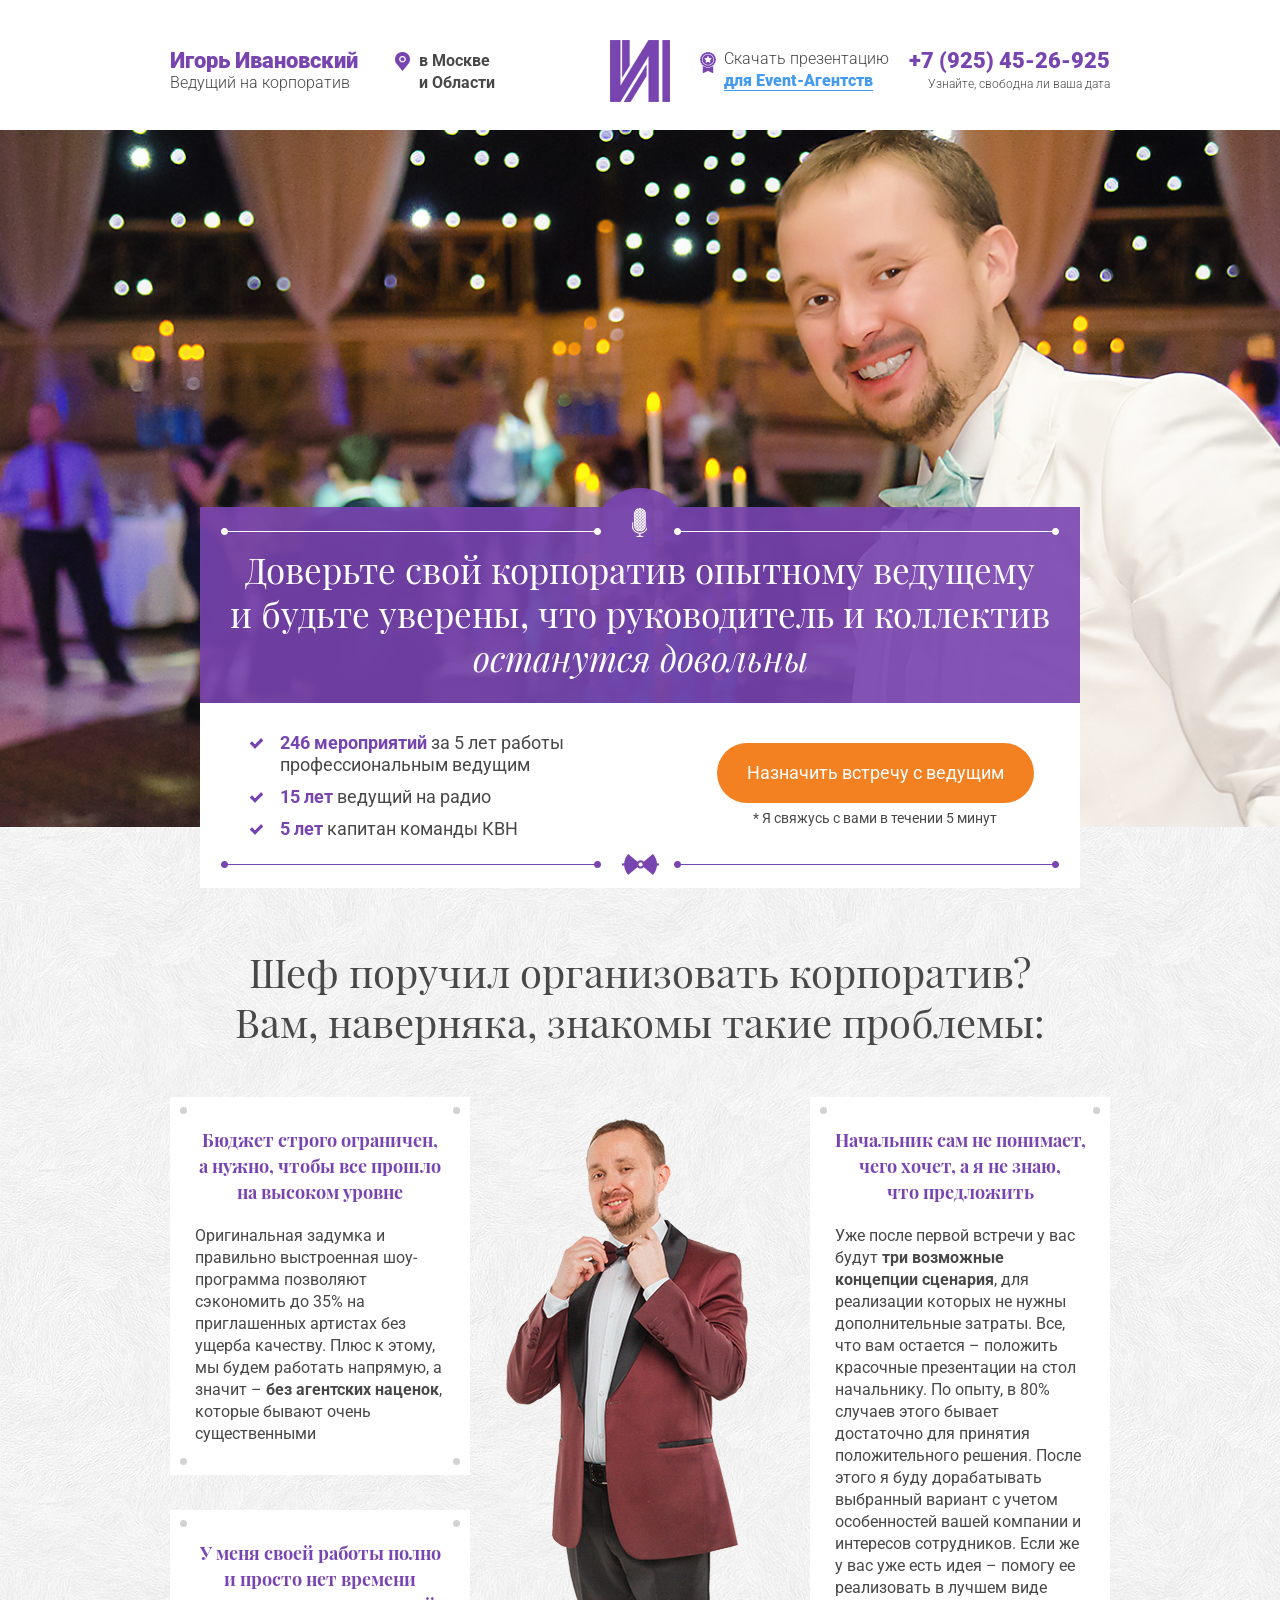
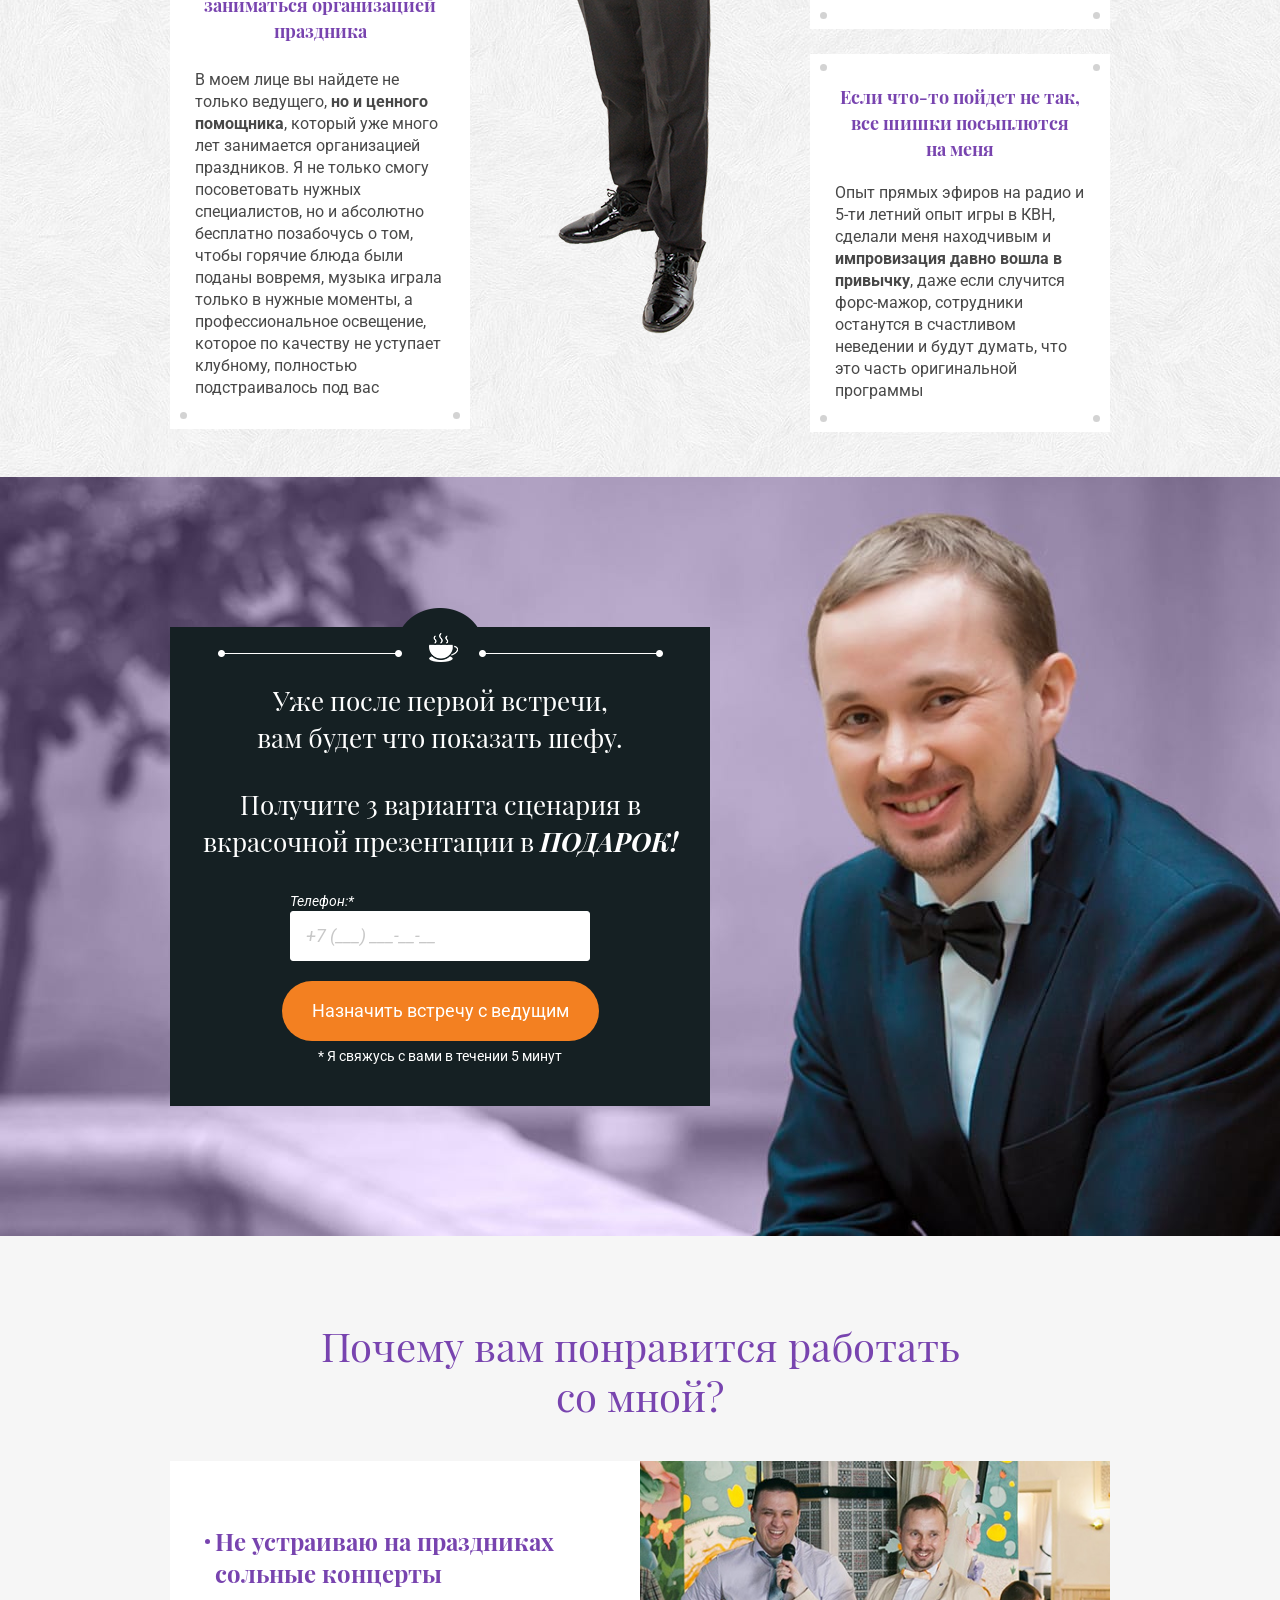
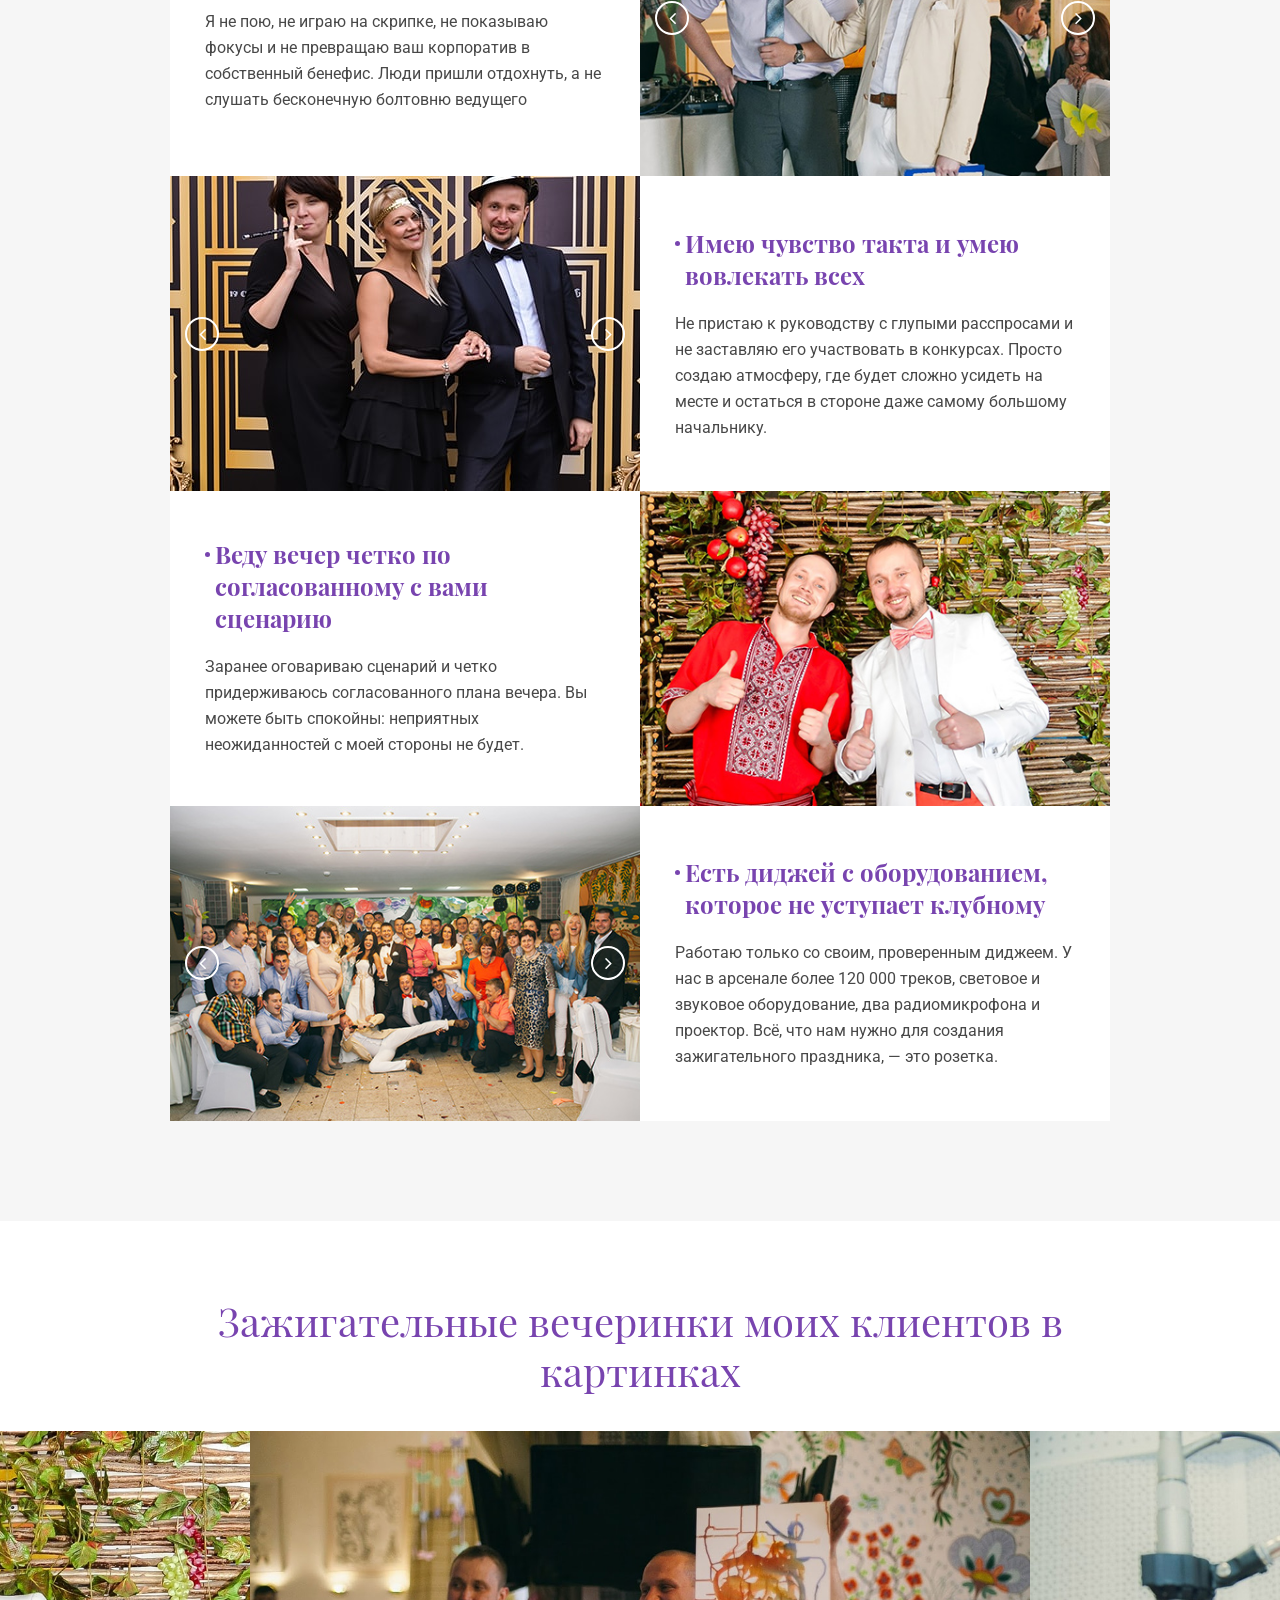
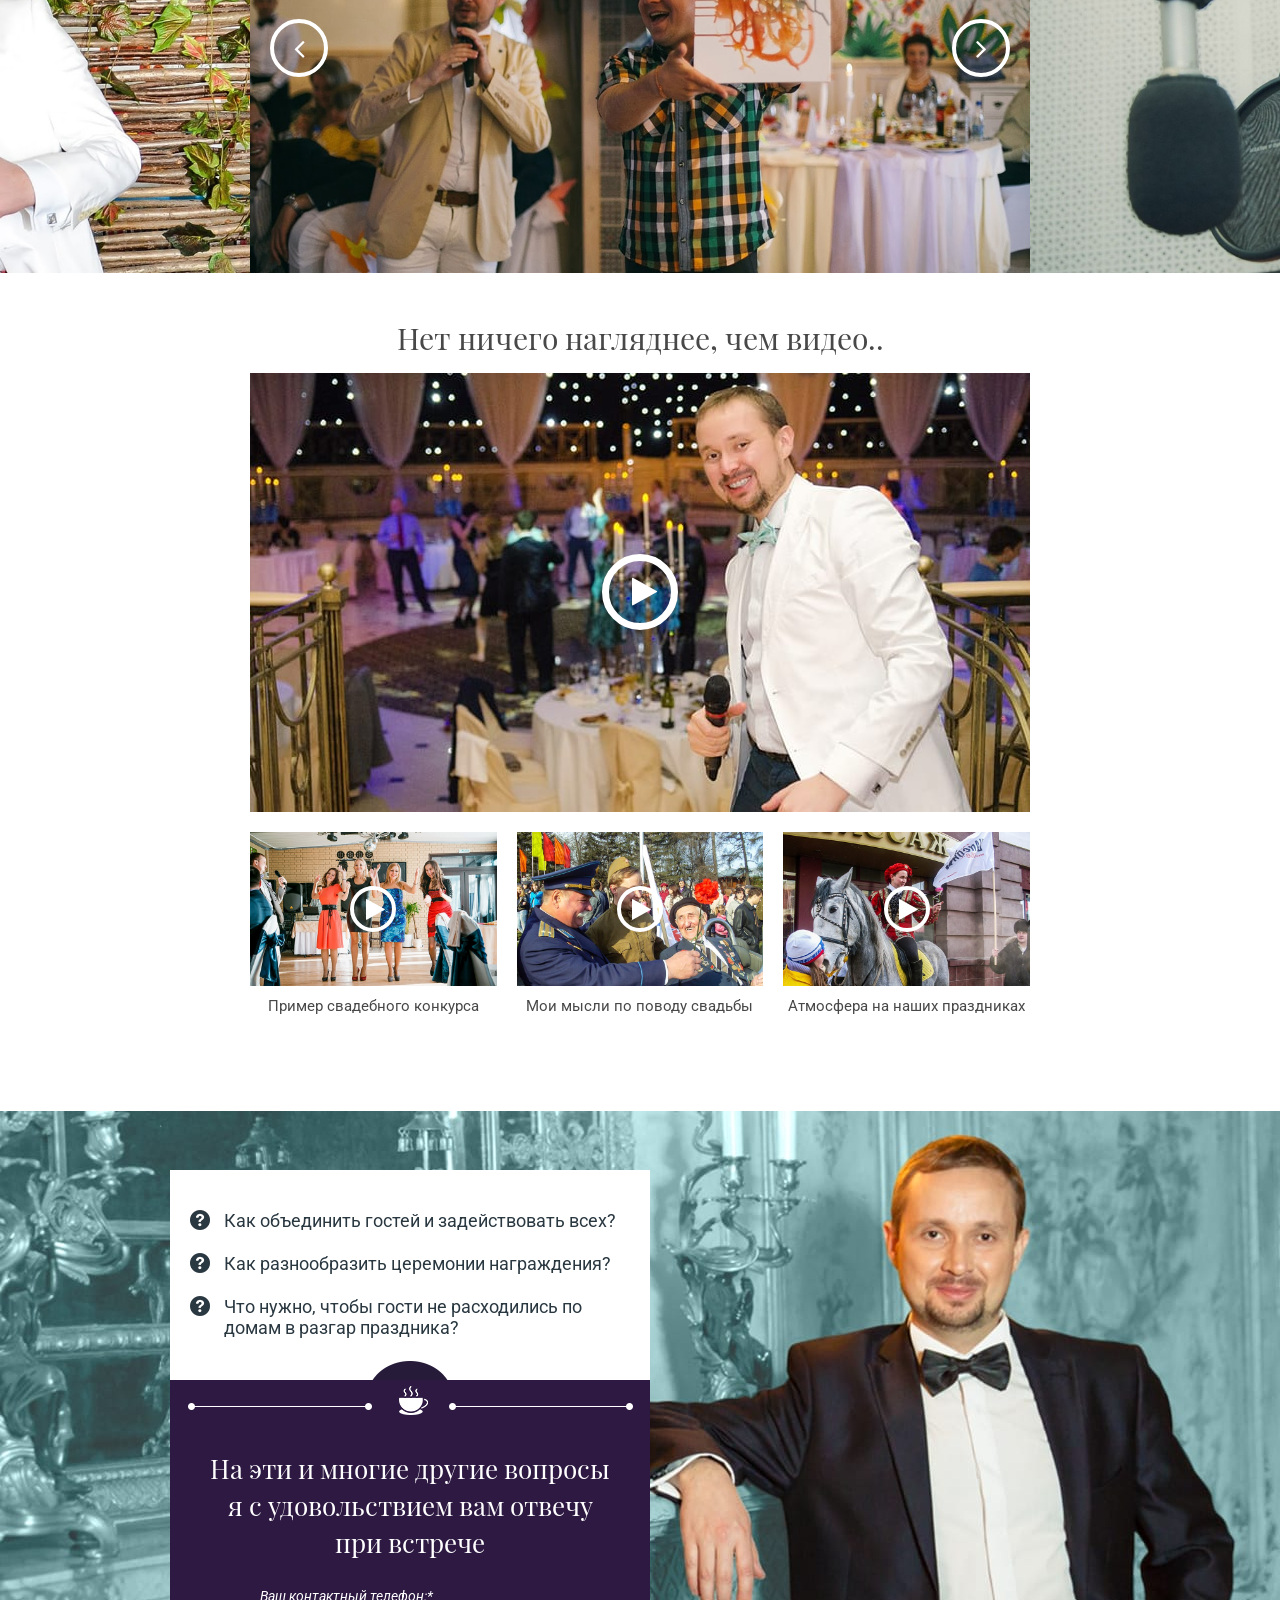
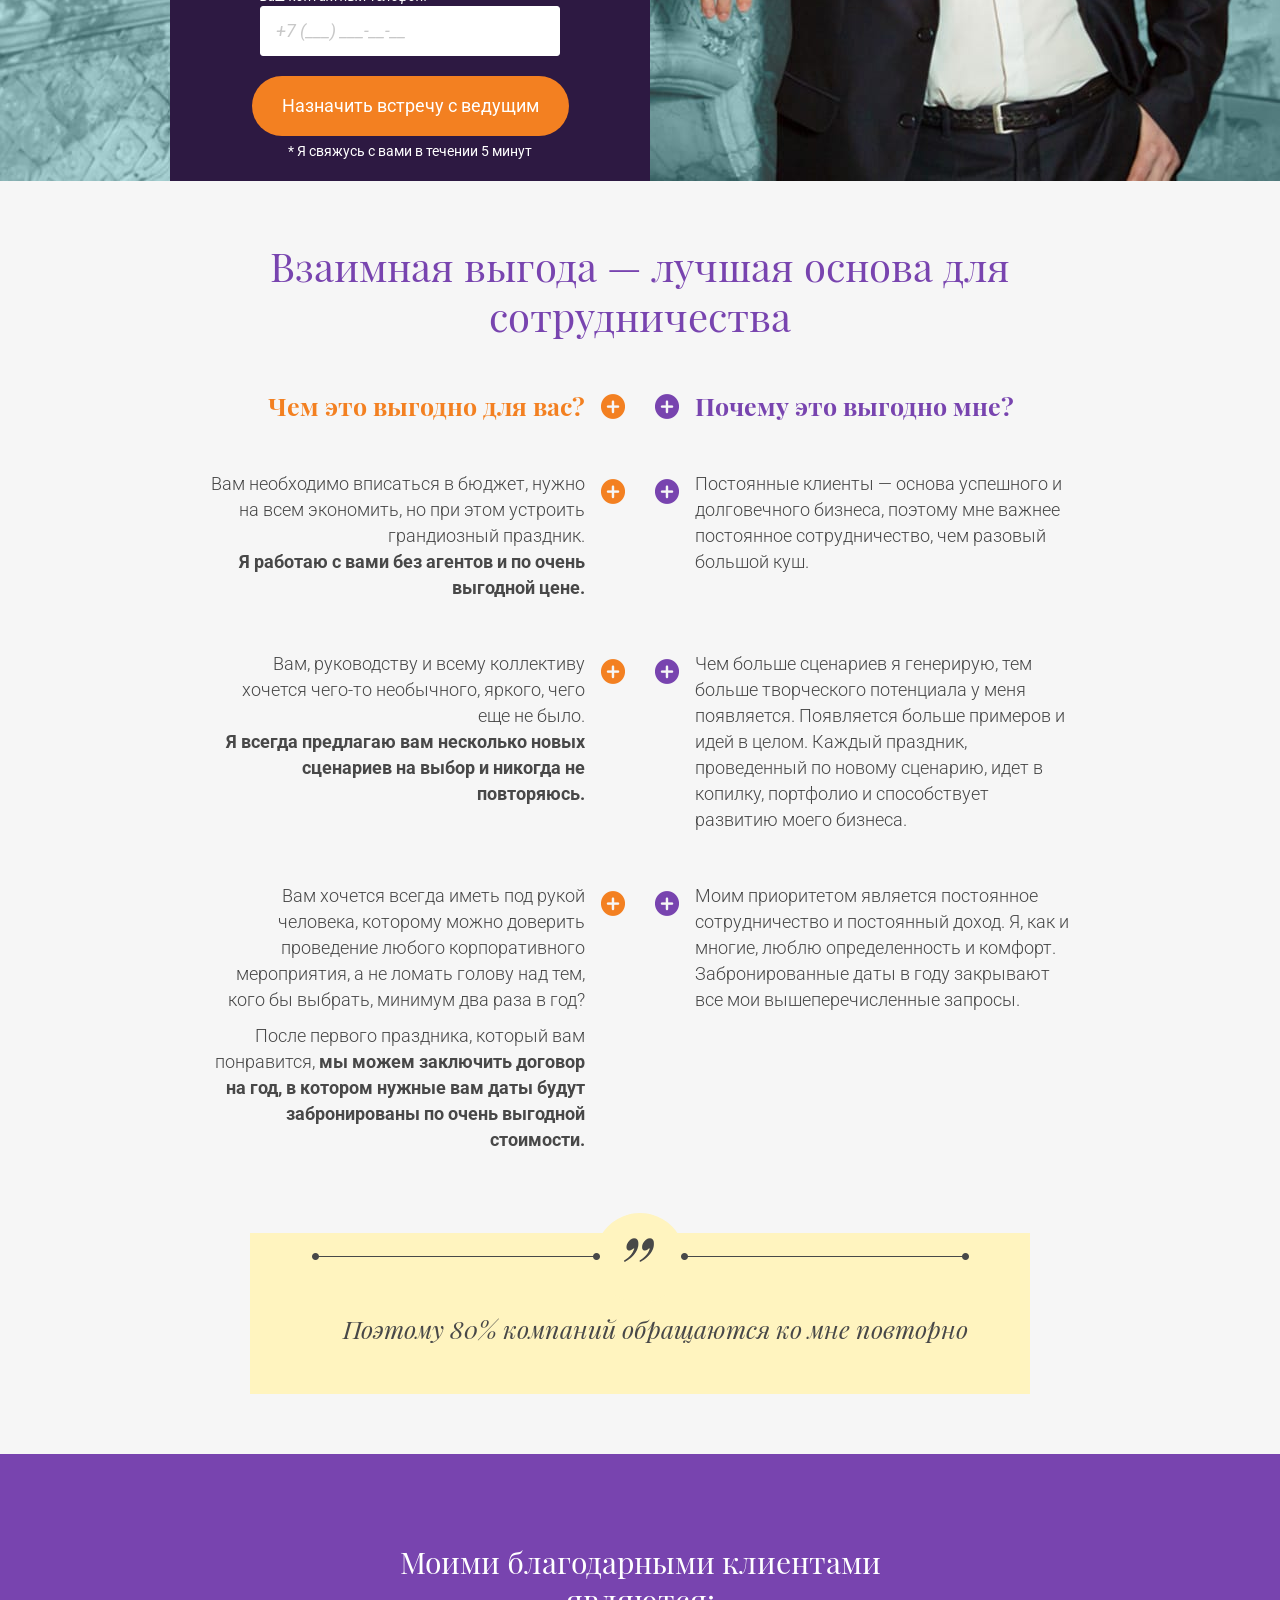
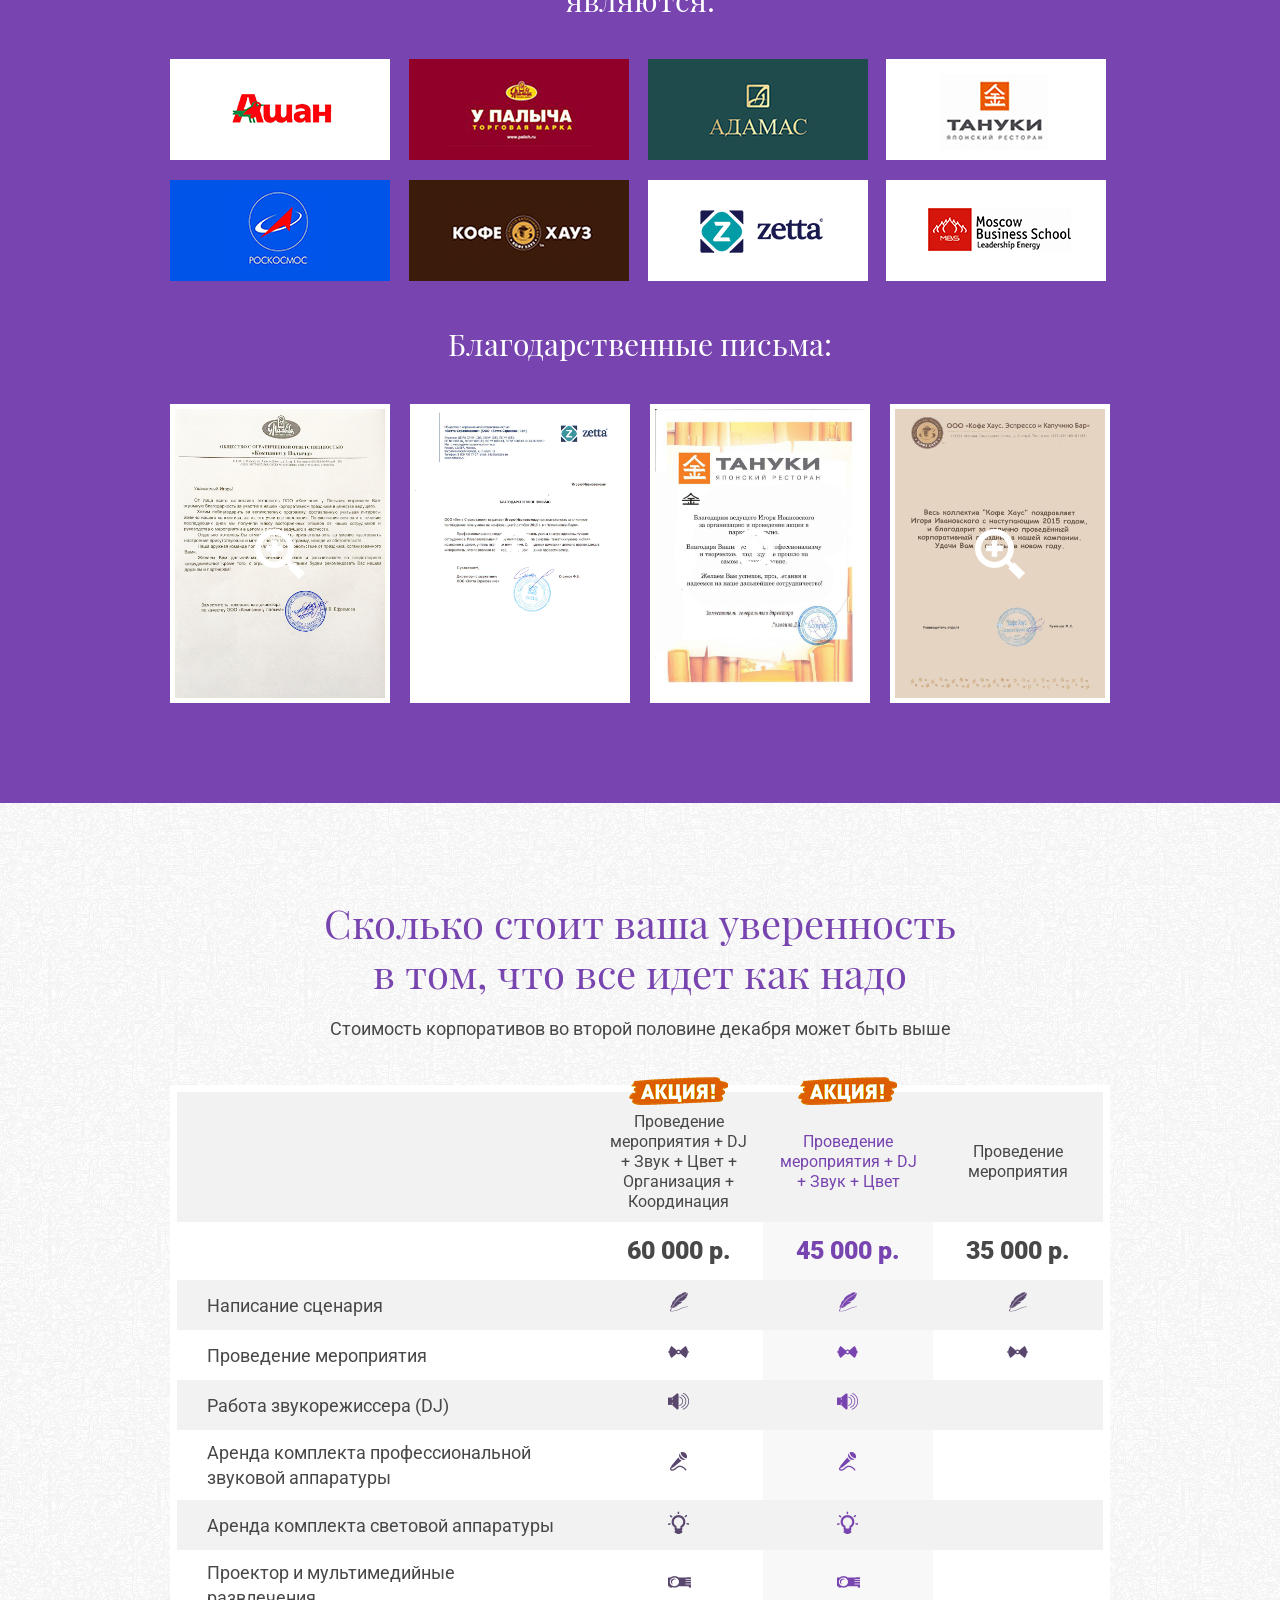
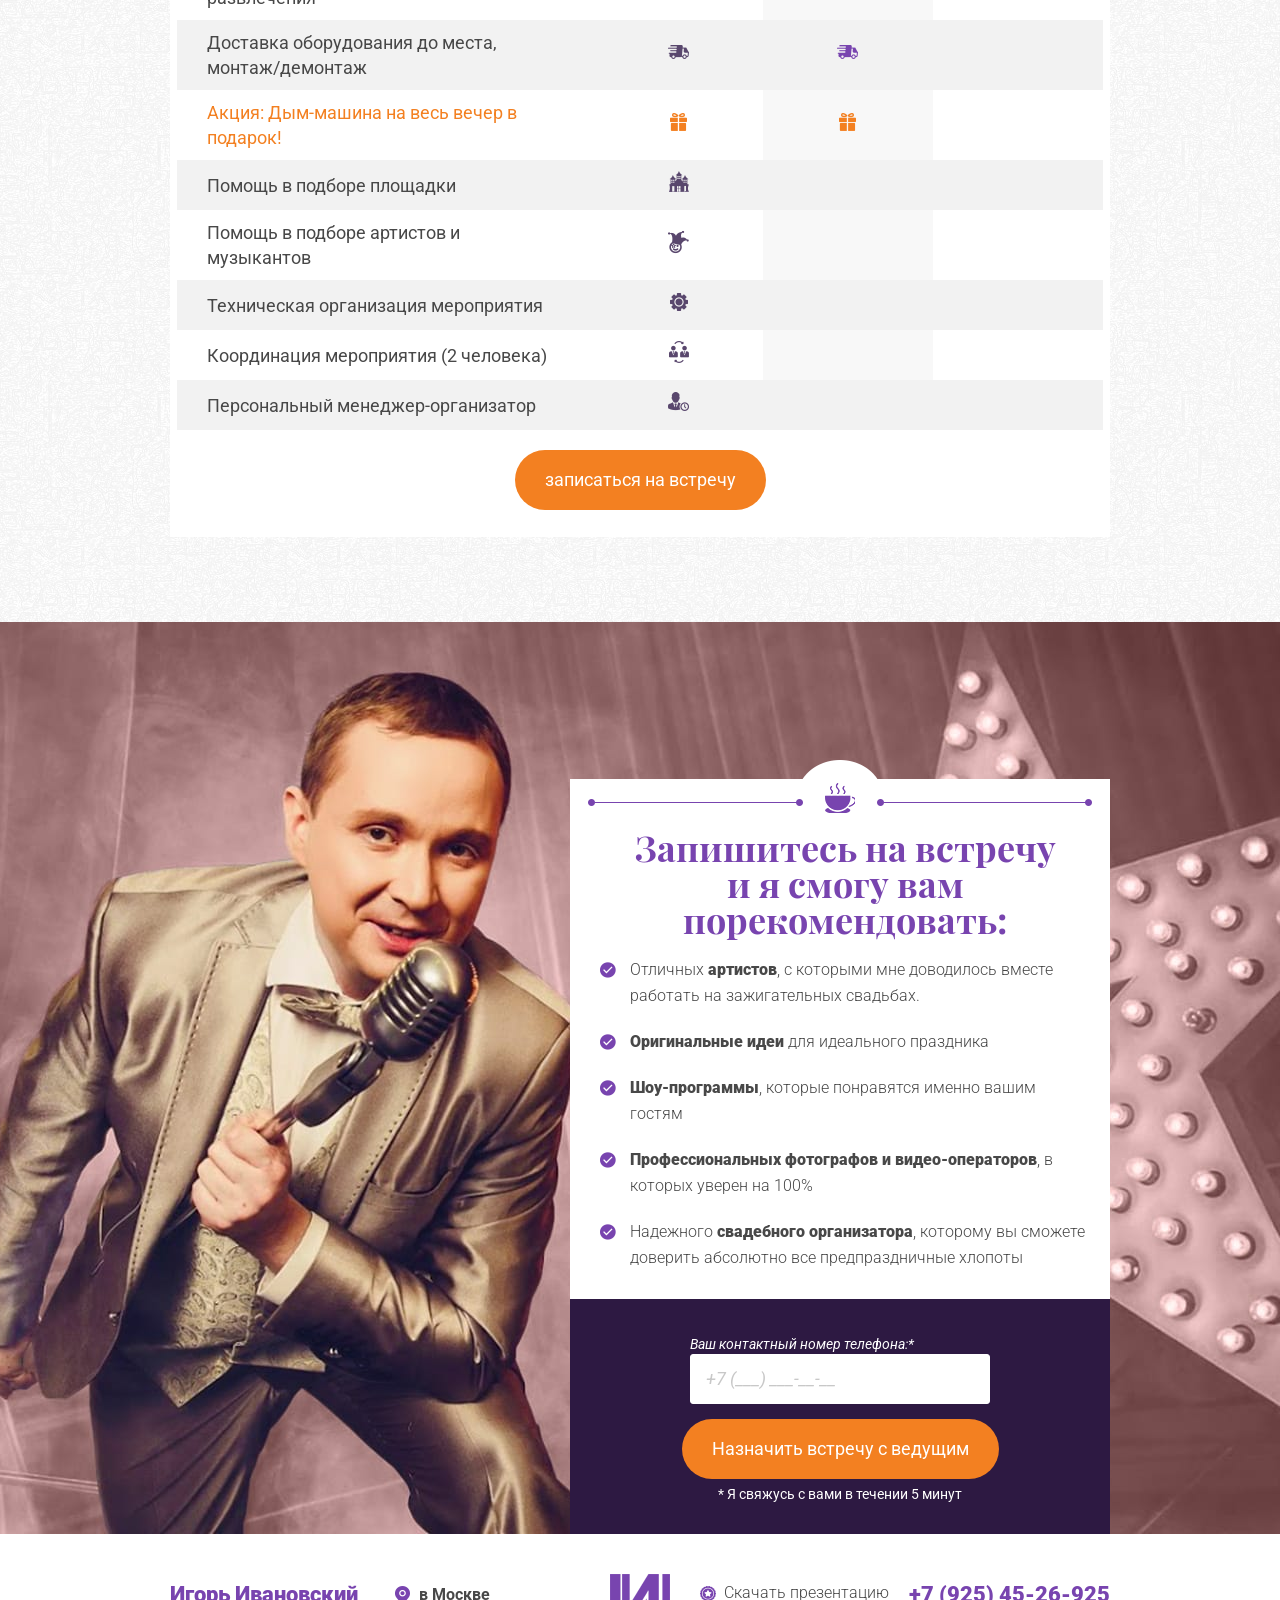
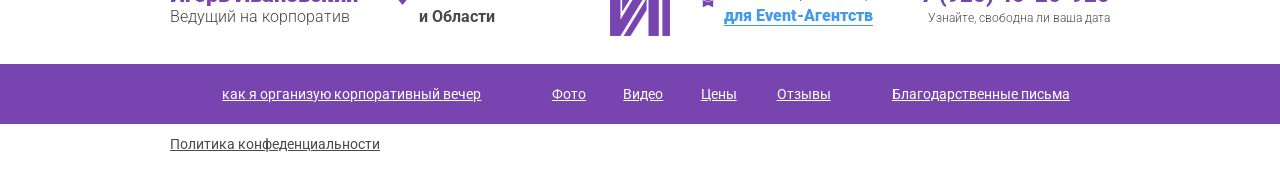
==== commit 340ca612: "Improved adaptability partners block" ====
--- a/index.html
+++ b/index.html
@@ -165,7 +165,7 @@
             </div>
         </section>
 
-               <section class="b05" id="b05">
+        <section class="b05" id="b05">
             <div class="container">
                 <h2>Почему вам понравится работать <span>со мной?</span></h2>
 
@@ -509,7 +509,7 @@
             <div class="container">
                 <h2 class="sm">Моими благодарными клиентами <span>являются:</span></h2>
 
-                <div class="partners">
+                <div class="partners" style="display: none;">
                     <div class="row">
                         <div class="col-xs-6 col-sm-3">
                             <div class="partners-item" rel="tooltip" title="Ашан – День рождения гипермаркета с розыгрышем множества интересных, полезных и дорогих подарков для  покупателей.">
@@ -551,6 +551,33 @@
                                 <img src="images/logo/8.jpg" alt="">
                             </div>
                         </div>
+                    </div>
+                </div>
+
+                <div class="partners">
+                    <div class="partners-item" rel="tooltip" title="Ашан – День рождения гипермаркета с розыгрышем множества интересных, полезных и дорогих подарков для  покупателей.">
+                        <img src="images/logo/1.jpg" alt="">
+                    </div>
+                    <div class="partners-item" rel="tooltip" title="У Палыча – Корпоратив ко дня 8 марта. Мы вместе с мужчинами компании необычно и весело поздравили милых дам. Очень веселые и зажигательные люди!">
+                        <img src="images/logo/2.jpg" alt="">
+                    </div>
+                    <div class="partners-item" rel="tooltip" title="Адамас – Весенний розыгрыш призов и подарков от ведущего производителя ювелирных украшений в нашей стране.">
+                        <img src="images/logo/3.jpg" alt="">
+                    </div>
+                    <div class="partners-item" rel="tooltip" title="Тануки – Большая промо-акция в парке Царицыно, приуроченная к Дню защиты детей">
+                        <img src="images/logo/4.jpg" alt="">
+                    </div>
+                    <div class="partners-item" rel="tooltip" title="Роскосмос – Корпоративный Новогодний вечер">
+                        <img src="images/logo/5.jpg" alt="">
+                    </div>
+                    <div class="partners-item" rel="tooltip" title="Кофе-Хауз –тимбилдинг для сотрудников большой компании">
+                        <img src="images/logo/6.jpg" alt="">
+                    </div>
+                    <div class="partners-item" rel="tooltip" title="Зета – Гала-ужин для директоров региональных представительств страховой компании">
+                        <img src="images/logo/7.jpg" alt="">
+                    </div>
+                    <div class="partners-item" rel="tooltip" title="MBA – выпускной вечер в стиле «Чикаго 30-х»">
+                        <img src="images/logo/8.jpg" alt="">
                     </div>
                 </div>
 
--- a/css/main.css
+++ b/css/main.css
@@ -1 +1 @@
-@font-face{font-family:"PlayfairDisplay";src:url("../fonts/PlayfairDisplay-Regular/PlayfairDisplay-Regular.eot");src:url("../fonts/PlayfairDisplay-Regular/PlayfairDisplay-Regular.eot?#iefix") format("embedded-opentype"),url("../fonts/PlayfairDisplay-Regular/PlayfairDisplay-Regular.woff") format("woff"),url("../fonts/PlayfairDisplay-Regular/PlayfairDisplay-Regular.ttf") format("truetype"),url("../fonts/PlayfairDisplay-Regular/PlayfairDisplay-Regular.svg#PlayfairDisplay-Regular") format("svg");font-weight:400;font-style:normal;font-stretch:normal;unicode-range:U+000D-FB02}@font-face{font-family:"PlayfairDisplay";src:url("../fonts/PlayfairDisplay-Bold/PlayfairDisplay-Bold.eot");src:url("../fonts/PlayfairDisplay-Bold/PlayfairDisplay-Bold.eot?#iefix") format("embedded-opentype"),url("../fonts/PlayfairDisplay-Bold/PlayfairDisplay-Bold.woff") format("woff"),url("../fonts/PlayfairDisplay-Bold/PlayfairDisplay-Bold.ttf") format("truetype"),url("../fonts/PlayfairDisplay-Bold/PlayfairDisplay-Bold.svg#PlayfairDisplay-Bold") format("svg");font-weight:700;font-style:normal;font-stretch:normal;unicode-range:U+000D-FB02}@font-face{font-family:"PlayfairDisplay";src:url("../fonts/PlayfairDisplay-Italic/PlayfairDisplay-Italic.eot");src:url("../fonts/PlayfairDisplay-Italic/PlayfairDisplay-Italic.eot?#iefix") format("embedded-opentype"),url("../fonts/PlayfairDisplay-Italic/PlayfairDisplay-Italic.woff") format("woff"),url("../fonts/PlayfairDisplay-Italic/PlayfairDisplay-Italic.ttf") format("truetype"),url("../fonts/PlayfairDisplay-Italic/PlayfairDisplay-Italic.svg#PlayfairDisplay-Italic") format("svg");font-weight:400;font-style:italic;font-stretch:normal;unicode-range:U+000D-FB02}@font-face{font-family:"PlayfairDisplay";src:url("../fonts/PlayfairDisplay-BoldItalic/PlayfairDisplay-BoldItalic.eot");src:url("../fonts/PlayfairDisplay-BoldItalic/PlayfairDisplay-BoldItalic.eot?#iefix") format("embedded-opentype"),url("../fonts/PlayfairDisplay-BoldItalic/PlayfairDisplay-BoldItalic.woff") format("woff"),url("../fonts/PlayfairDisplay-BoldItalic/PlayfairDisplay-BoldItalic.ttf") format("truetype"),url("../fonts/PlayfairDisplay-BoldItalic/PlayfairDisplay-BoldItalic.svg#PlayfairDisplay-BoldItalic") format("svg");font-weight:700;font-style:italic;font-stretch:normal;unicode-range:U+000D-FB02}/*! normalize.css v3.0.3 | MIT License | github.com/necolas/normalize.css */html{font-family:sans-serif;-ms-text-size-adjust:100%;-webkit-text-size-adjust:100%}body{margin:0}article,aside,details,figcaption,figure,footer,header,hgroup,main,menu,nav,section,summary{display:block}audio,canvas,progress,video{display:inline-block;vertical-align:baseline}audio:not([controls]){display:none;height:0}[hidden],template{display:none}a{background-color:rgba(0,0,0,0)}a:active,a:hover{outline:0}abbr[title]{border-bottom:1px dotted}b,strong{font-weight:bold}dfn{font-style:italic}h1{font-size:2em;margin:.67em 0}mark{background:#ff0;color:#000}small{font-size:80%}sub,sup{font-size:75%;line-height:0;position:relative;vertical-align:baseline}sup{top:-0.5em}sub{bottom:-0.25em}img{border:0}svg:not(:root){overflow:hidden}figure{margin:1em 40px}hr{-webkit-box-sizing:content-box;box-sizing:content-box;height:0}pre{overflow:auto}code,kbd,pre,samp{font-family:monospace,monospace;font-size:1em}button,input,optgroup,select,textarea{color:inherit;font:inherit;margin:0}button{overflow:visible}button,select{text-transform:none}button,html input[type=button],input[type=reset],input[type=submit]{-webkit-appearance:button;cursor:pointer}button[disabled],html input[disabled]{cursor:default}button::-moz-focus-inner,input::-moz-focus-inner{border:0;padding:0}input{line-height:normal}input[type=checkbox],input[type=radio]{-webkit-box-sizing:border-box;box-sizing:border-box;padding:0}input[type=number]::-webkit-inner-spin-button,input[type=number]::-webkit-outer-spin-button{height:auto}input[type=search]{-webkit-appearance:textfield;-webkit-box-sizing:content-box;box-sizing:content-box}input[type=search]::-webkit-search-cancel-button,input[type=search]::-webkit-search-decoration{-webkit-appearance:none}fieldset{border:1px solid silver;margin:0 2px;padding:.35em .625em .75em}legend{border:0;padding:0}textarea{overflow:auto}optgroup{font-weight:bold}table{border-collapse:collapse;border-spacing:0}td,th{padding:0}.slick-slider{position:relative;display:block;-webkit-box-sizing:border-box;box-sizing:border-box;-moz-box-sizing:border-box;-webkit-touch-callout:none;-webkit-user-select:none;-moz-user-select:none;-ms-user-select:none;user-select:none;-ms-touch-action:pan-y;touch-action:pan-y;-webkit-tap-highlight-color:rgba(0,0,0,0)}.slick-list{position:relative;overflow:hidden;display:block;margin:0;padding:0}.slick-list:focus{outline:none}.slick-list.dragging{cursor:pointer;cursor:hand}.slick-slider .slick-track,.slick-slider .slick-list{-webkit-transform:translate3d(0, 0, 0);-ms-transform:translate3d(0, 0, 0);transform:translate3d(0, 0, 0)}.slick-track{position:relative;left:0;top:0;display:block}.slick-track:before,.slick-track:after{content:"";display:table}.slick-track:after{clear:both}.slick-loading .slick-track{visibility:hidden}.slick-slide{float:left;height:100%;min-height:1px;display:none}[dir=rtl] .slick-slide{float:right}.slick-slide img{display:block}.slick-slide.slick-loading img{display:none}.slick-slide.dragging img{pointer-events:none}.slick-initialized .slick-slide{display:block}.slick-loading .slick-slide{visibility:hidden}.slick-vertical .slick-slide{display:block;height:auto;border:1px solid rgba(0,0,0,0)}.slick-arrow.slick-hidden{display:none}.datepicker{border-collapse:collapse;border:2px solid #999;position:absolute;z-index:1000}.datepicker tr.controls th{height:22px;font-size:11px}.datepicker select{font-size:11px}.datepicker tr.days th{height:18px}.datepicker tfoot td{height:18px;text-align:center;text-transform:capitalize}.datepicker th,.datepicker tfoot td{background:#eee;font:10px/18px Verdana,Arial,Helvetica,sans-serif}.datepicker th span,.datepicker tfoot td span{font-weight:bold}.datepicker tbody td{width:24px;height:24px;border:1px solid #ccc;font:11px/22px Arial,Helvetica,sans-serif;text-align:center;background:#fff}.datepicker tbody td.date{cursor:pointer}.datepicker tbody td.date.over{background-color:#9ff}.datepicker tbody td.date.chosen{font-weight:bold;background-color:#cfc}*{-webkit-box-sizing:border-box;box-sizing:border-box}*:before,*:after{-webkit-box-sizing:border-box;box-sizing:border-box}html{font-size:10px;-webkit-tap-highlight-color:rgba(0,0,0,0)}body{font-family:"Roboto",Arial,sans-serif;font-size:14px;line-height:1.428571429;color:#484848;background-color:#fff}input,button,select,textarea{font-family:inherit;font-size:inherit;line-height:inherit}.container{position:relative}.container:before,.container:after{content:" ";display:table}.container:after{clear:both}a{color:#0d80e6;text-decoration:none}a:hover,a:focus{outline:none}h1,h2,h3,h4{margin:0;padding:0;font-weight:400}h2{font-size:28px;line-height:1.25;text-align:center;max-width:960px;margin:0 auto 35px auto;font-family:"PlayfairDisplay"}@media(min-width: 768px){h2{font-size:40px}}p{padding:0;margin:0 0 10px 0}ul{margin:0;padding:0;list-style:none}#tooltip{display:none;width:280px;z-index:999;font-size:15px;line-height:25px;padding:25px 25px;position:absolute;background:#fff;-webkit-box-shadow:0px 0px 20px 0px rgba(0,0,0,.3);box-shadow:0px 0px 20px 0px rgba(0,0,0,.3)}#tooltip:before{width:43px;height:22px;top:100%;left:50%;content:"";margin-left:-22px;position:absolute;background:url("../img/tooltip__arrow.png") 0 0 no-repeat}#tooltip p{margin-bottom:0}@media(min-width: 768px){#tooltip{display:block}}.modal{max-width:360px;margin:0 auto;background:#2d1942}.modal .form-head{background:#2d1942;position:relative;padding:20px 20px 20px 20px}.modal .form-head .form-title{color:#fff;font-size:20px;font-weight:700;text-align:center;margin-bottom:15px;font-family:"PlayfairDisplay"}.modal .form-head .form-subtitle{color:#fff;font-size:14px;font-weight:300;line-height:20px;text-align:center}.modal .form-content{padding:5px 20px 40px 20px;position:relative;background:#2d1942}.modal .form-content .form-group{max-width:300px;margin:0 auto 20px auto}@media(min-width: 768px){.modal{width:480px;max-width:inherit}.modal .form-head{padding:30px 60px 20px 60px}.modal .form-head .form-title{font-size:30px}.modal .form-head .form-title span{display:block}.modal .form-head .form-subtitle{font-size:18px;line-height:24px}.modal .form-content{padding:5px 80px 35px 80px}.modal .btn{width:100%;margin-top:15px}}.review-modal{background:#fff;max-width:800px;padding:30px 20px}.review-modal .review-author{font-size:22px;font-weight:700;line-height:24px;margin-bottom:5px;color:#7844af;font-family:"PlayfairDisplay"}.review-modal .review-social{color:#4497dd;font-size:14px;line-height:20px;font-style:italic;margin-bottom:25px;display:inline-block;text-decoration:underline}.review-modal .review-social:hover{text-decoration:none}.review-modal .review-quote{max-width:480px;color:#484848;min-height:42px;font-size:16px;line-height:22px;padding-left:60px;margin-bottom:20px;background:url("../img/icon-quote-gray.png") 0 3px no-repeat}.review-modal .review-text{color:#484848;font-size:15px;line-height:24px}@media(min-width: 768px){.review-modal .review-author{font-size:26px;line-height:30px}.review-modal .review-social{font-size:16px;margin-bottom:40px}.review-modal .review-quote{font-size:18px;line-height:22px}.review-modal .review-text{font-size:16px;line-height:26px}}.modal-content{max-width:960px;font-size:16px;font-weight:300;line-height:22px;padding:25px 20px}.modal-content h3{font-size:24px;line-height:30px;text-align:center;margin-bottom:20px}.modal-content li{margin-bottom:15px}@media(min-width: 768px){.modal-content{font-size:20px;line-height:30px;padding:30px 35px}}.container{margin-right:auto;margin-left:auto;padding-left:10px;padding-right:10px}.container:before,.container:after{content:" ";display:table}.container:after{clear:both}@media(min-width: 768px){.container{width:740px}}@media(min-width: 992px){.container{width:960px}}@media(min-width: 992px){.container{width:960px}}.container-fluid{margin-right:auto;margin-left:auto;padding-left:10px;padding-right:10px}.container-fluid:before,.container-fluid:after{content:" ";display:table}.container-fluid:after{clear:both}.row{margin-left:-10px;margin-right:-10px}.row:before,.row:after{content:" ";display:table}.row:after{clear:both}.col-xs-1,.col-sm-1,.col-md-1,.col-lg-1,.col-xs-2,.col-sm-2,.col-md-2,.col-lg-2,.col-xs-3,.col-sm-3,.col-md-3,.col-lg-3,.col-xs-4,.col-sm-4,.col-md-4,.col-lg-4,.col-xs-5,.col-sm-5,.col-md-5,.col-lg-5,.col-xs-6,.col-sm-6,.col-md-6,.col-lg-6,.col-xs-7,.col-sm-7,.col-md-7,.col-lg-7,.col-xs-8,.col-sm-8,.col-md-8,.col-lg-8,.col-xs-9,.col-sm-9,.col-md-9,.col-lg-9,.col-xs-10,.col-sm-10,.col-md-10,.col-lg-10,.col-xs-11,.col-sm-11,.col-md-11,.col-lg-11,.col-xs-12,.col-sm-12,.col-md-12,.col-lg-12{position:relative;min-height:1px;padding-left:10px;padding-right:10px}.col-xs-1,.col-xs-2,.col-xs-3,.col-xs-4,.col-xs-5,.col-xs-6,.col-xs-7,.col-xs-8,.col-xs-9,.col-xs-10,.col-xs-11,.col-xs-12{float:left}.col-xs-1{width:8.3333333333%}.col-xs-2{width:16.6666666667%}.col-xs-3{width:25%}.col-xs-4{width:33.3333333333%}.col-xs-5{width:41.6666666667%}.col-xs-6{width:50%}.col-xs-7{width:58.3333333333%}.col-xs-8{width:66.6666666667%}.col-xs-9{width:75%}.col-xs-10{width:83.3333333333%}.col-xs-11{width:91.6666666667%}.col-xs-12{width:100%}.col-xs-pull-0{right:auto}.col-xs-pull-1{right:8.3333333333%}.col-xs-pull-2{right:16.6666666667%}.col-xs-pull-3{right:25%}.col-xs-pull-4{right:33.3333333333%}.col-xs-pull-5{right:41.6666666667%}.col-xs-pull-6{right:50%}.col-xs-pull-7{right:58.3333333333%}.col-xs-pull-8{right:66.6666666667%}.col-xs-pull-9{right:75%}.col-xs-pull-10{right:83.3333333333%}.col-xs-pull-11{right:91.6666666667%}.col-xs-pull-12{right:100%}.col-xs-push-0{left:auto}.col-xs-push-1{left:8.3333333333%}.col-xs-push-2{left:16.6666666667%}.col-xs-push-3{left:25%}.col-xs-push-4{left:33.3333333333%}.col-xs-push-5{left:41.6666666667%}.col-xs-push-6{left:50%}.col-xs-push-7{left:58.3333333333%}.col-xs-push-8{left:66.6666666667%}.col-xs-push-9{left:75%}.col-xs-push-10{left:83.3333333333%}.col-xs-push-11{left:91.6666666667%}.col-xs-push-12{left:100%}.col-xs-offset-0{margin-left:0%}.col-xs-offset-1{margin-left:8.3333333333%}.col-xs-offset-2{margin-left:16.6666666667%}.col-xs-offset-3{margin-left:25%}.col-xs-offset-4{margin-left:33.3333333333%}.col-xs-offset-5{margin-left:41.6666666667%}.col-xs-offset-6{margin-left:50%}.col-xs-offset-7{margin-left:58.3333333333%}.col-xs-offset-8{margin-left:66.6666666667%}.col-xs-offset-9{margin-left:75%}.col-xs-offset-10{margin-left:83.3333333333%}.col-xs-offset-11{margin-left:91.6666666667%}.col-xs-offset-12{margin-left:100%}@media(min-width: 768px){.col-sm-1,.col-sm-2,.col-sm-3,.col-sm-4,.col-sm-5,.col-sm-6,.col-sm-7,.col-sm-8,.col-sm-9,.col-sm-10,.col-sm-11,.col-sm-12{float:left}.col-sm-1{width:8.3333333333%}.col-sm-2{width:16.6666666667%}.col-sm-3{width:25%}.col-sm-4{width:33.3333333333%}.col-sm-5{width:41.6666666667%}.col-sm-6{width:50%}.col-sm-7{width:58.3333333333%}.col-sm-8{width:66.6666666667%}.col-sm-9{width:75%}.col-sm-10{width:83.3333333333%}.col-sm-11{width:91.6666666667%}.col-sm-12{width:100%}.col-sm-pull-0{right:auto}.col-sm-pull-1{right:8.3333333333%}.col-sm-pull-2{right:16.6666666667%}.col-sm-pull-3{right:25%}.col-sm-pull-4{right:33.3333333333%}.col-sm-pull-5{right:41.6666666667%}.col-sm-pull-6{right:50%}.col-sm-pull-7{right:58.3333333333%}.col-sm-pull-8{right:66.6666666667%}.col-sm-pull-9{right:75%}.col-sm-pull-10{right:83.3333333333%}.col-sm-pull-11{right:91.6666666667%}.col-sm-pull-12{right:100%}.col-sm-push-0{left:auto}.col-sm-push-1{left:8.3333333333%}.col-sm-push-2{left:16.6666666667%}.col-sm-push-3{left:25%}.col-sm-push-4{left:33.3333333333%}.col-sm-push-5{left:41.6666666667%}.col-sm-push-6{left:50%}.col-sm-push-7{left:58.3333333333%}.col-sm-push-8{left:66.6666666667%}.col-sm-push-9{left:75%}.col-sm-push-10{left:83.3333333333%}.col-sm-push-11{left:91.6666666667%}.col-sm-push-12{left:100%}.col-sm-offset-0{margin-left:0%}.col-sm-offset-1{margin-left:8.3333333333%}.col-sm-offset-2{margin-left:16.6666666667%}.col-sm-offset-3{margin-left:25%}.col-sm-offset-4{margin-left:33.3333333333%}.col-sm-offset-5{margin-left:41.6666666667%}.col-sm-offset-6{margin-left:50%}.col-sm-offset-7{margin-left:58.3333333333%}.col-sm-offset-8{margin-left:66.6666666667%}.col-sm-offset-9{margin-left:75%}.col-sm-offset-10{margin-left:83.3333333333%}.col-sm-offset-11{margin-left:91.6666666667%}.col-sm-offset-12{margin-left:100%}}@media(min-width: 992px){.col-md-1,.col-md-2,.col-md-3,.col-md-4,.col-md-5,.col-md-6,.col-md-7,.col-md-8,.col-md-9,.col-md-10,.col-md-11,.col-md-12{float:left}.col-md-1{width:8.3333333333%}.col-md-2{width:16.6666666667%}.col-md-3{width:25%}.col-md-4{width:33.3333333333%}.col-md-5{width:41.6666666667%}.col-md-6{width:50%}.col-md-7{width:58.3333333333%}.col-md-8{width:66.6666666667%}.col-md-9{width:75%}.col-md-10{width:83.3333333333%}.col-md-11{width:91.6666666667%}.col-md-12{width:100%}.col-md-pull-0{right:auto}.col-md-pull-1{right:8.3333333333%}.col-md-pull-2{right:16.6666666667%}.col-md-pull-3{right:25%}.col-md-pull-4{right:33.3333333333%}.col-md-pull-5{right:41.6666666667%}.col-md-pull-6{right:50%}.col-md-pull-7{right:58.3333333333%}.col-md-pull-8{right:66.6666666667%}.col-md-pull-9{right:75%}.col-md-pull-10{right:83.3333333333%}.col-md-pull-11{right:91.6666666667%}.col-md-pull-12{right:100%}.col-md-push-0{left:auto}.col-md-push-1{left:8.3333333333%}.col-md-push-2{left:16.6666666667%}.col-md-push-3{left:25%}.col-md-push-4{left:33.3333333333%}.col-md-push-5{left:41.6666666667%}.col-md-push-6{left:50%}.col-md-push-7{left:58.3333333333%}.col-md-push-8{left:66.6666666667%}.col-md-push-9{left:75%}.col-md-push-10{left:83.3333333333%}.col-md-push-11{left:91.6666666667%}.col-md-push-12{left:100%}.col-md-offset-0{margin-left:0%}.col-md-offset-1{margin-left:8.3333333333%}.col-md-offset-2{margin-left:16.6666666667%}.col-md-offset-3{margin-left:25%}.col-md-offset-4{margin-left:33.3333333333%}.col-md-offset-5{margin-left:41.6666666667%}.col-md-offset-6{margin-left:50%}.col-md-offset-7{margin-left:58.3333333333%}.col-md-offset-8{margin-left:66.6666666667%}.col-md-offset-9{margin-left:75%}.col-md-offset-10{margin-left:83.3333333333%}.col-md-offset-11{margin-left:91.6666666667%}.col-md-offset-12{margin-left:100%}}@media(min-width: 992px){.col-lg-1,.col-lg-2,.col-lg-3,.col-lg-4,.col-lg-5,.col-lg-6,.col-lg-7,.col-lg-8,.col-lg-9,.col-lg-10,.col-lg-11,.col-lg-12{float:left}.col-lg-1{width:8.3333333333%}.col-lg-2{width:16.6666666667%}.col-lg-3{width:25%}.col-lg-4{width:33.3333333333%}.col-lg-5{width:41.6666666667%}.col-lg-6{width:50%}.col-lg-7{width:58.3333333333%}.col-lg-8{width:66.6666666667%}.col-lg-9{width:75%}.col-lg-10{width:83.3333333333%}.col-lg-11{width:91.6666666667%}.col-lg-12{width:100%}.col-lg-pull-0{right:auto}.col-lg-pull-1{right:8.3333333333%}.col-lg-pull-2{right:16.6666666667%}.col-lg-pull-3{right:25%}.col-lg-pull-4{right:33.3333333333%}.col-lg-pull-5{right:41.6666666667%}.col-lg-pull-6{right:50%}.col-lg-pull-7{right:58.3333333333%}.col-lg-pull-8{right:66.6666666667%}.col-lg-pull-9{right:75%}.col-lg-pull-10{right:83.3333333333%}.col-lg-pull-11{right:91.6666666667%}.col-lg-pull-12{right:100%}.col-lg-push-0{left:auto}.col-lg-push-1{left:8.3333333333%}.col-lg-push-2{left:16.6666666667%}.col-lg-push-3{left:25%}.col-lg-push-4{left:33.3333333333%}.col-lg-push-5{left:41.6666666667%}.col-lg-push-6{left:50%}.col-lg-push-7{left:58.3333333333%}.col-lg-push-8{left:66.6666666667%}.col-lg-push-9{left:75%}.col-lg-push-10{left:83.3333333333%}.col-lg-push-11{left:91.6666666667%}.col-lg-push-12{left:100%}.col-lg-offset-0{margin-left:0%}.col-lg-offset-1{margin-left:8.3333333333%}.col-lg-offset-2{margin-left:16.6666666667%}.col-lg-offset-3{margin-left:25%}.col-lg-offset-4{margin-left:33.3333333333%}.col-lg-offset-5{margin-left:41.6666666667%}.col-lg-offset-6{margin-left:50%}.col-lg-offset-7{margin-left:58.3333333333%}.col-lg-offset-8{margin-left:66.6666666667%}.col-lg-offset-9{margin-left:75%}.col-lg-offset-10{margin-left:83.3333333333%}.col-lg-offset-11{margin-left:91.6666666667%}.col-lg-offset-12{margin-left:100%}}.btn{margin:0;color:#fff;border:none;outline:none;cursor:pointer;font-size:15px;font-weight:400;line-height:20px;text-align:center;position:relative;padding:15px 20px;background:#f38021;display:inline-block;text-decoration:none;vertical-align:middle;background-image:none;-ms-touch-action:manipulation;touch-action:manipulation;border-radius:25px;-webkit-transition:.3s;transition:.3s}.btn:hover{color:#fff;background:#e76800;text-decoration:none}.btn:active{top:1px}@media(min-width: 992px){.btn{font-size:18px;padding:20px 30px;border-radius:30px}}.form-control{margin:0;width:100%;outline:none;color:#484848;background:#fff;font-size:18px;line-height:20px;padding:14px 15px;display:inline-block;border:1px solid #fff;border-radius:3px}.form-control::-moz-placeholder{color:#c8c8c8;opacity:1}.form-control:-ms-input-placeholder{color:#c8c8c8}.form-control::-webkit-input-placeholder{color:#c8c8c8}.form-control::-ms-clear{display:none;width:0;height:0}.form-control:focus::-moz-placeholder{color:rgba(0,0,0,0);opacity:1}.form-control:focus:-ms-input-placeholder{color:rgba(0,0,0,0)}.form-control:focus::-webkit-input-placeholder{color:rgba(0,0,0,0)}.form-control.error{border-color:red;background:#ffb7b7}.form-control.error::-moz-placeholder{color:#484848;opacity:1}.form-control.error:-ms-input-placeholder{color:#484848}.form-control.error::-webkit-input-placeholder{color:#484848}label{color:#fff;display:block;font-size:14px;font-weight:400;line-height:20px;font-style:italic;margin-bottom:5px}.form-group{margin-bottom:20px}@media(max-width: 600px){.table-responsive{width:100%;overflow-y:hidden;overflow-x:scroll;margin-bottom:25px;border:1px solid #ddd;-ms-overflow-style:-ms-autohiding-scrollbar}.table-responsive .table{margin-bottom:0}}.clearfix:before,.clearfix:after{content:" ";display:table}.clearfix:after{clear:both}.center-block{display:block;margin-left:auto;margin-right:auto}.pull-right{float:right !important}.pull-left{float:left !important}.text-center{text-align:center !important}.text-right{text-align:right !important}.ir{background-color:rgba(0,0,0,0);border:0;overflow:hidden;*text-indent:-9999px}.ir:before{content:"";display:block;width:0;height:150%}.hide{visibility:hidden;display:none !important}.show{visibility:visible;display:block !important}.invisible{visibility:hidden}.img-responsive{display:block;max-width:100%;height:auto}@-ms-viewport{width:device-width}.visible-xs{display:none !important}.visible-sm{display:none !important}.visible-md{display:none !important}.visible-lg{display:none !important}.visible-xs-block,.visible-xs-inline,.visible-xs-inline-block,.visible-sm-block,.visible-sm-inline,.visible-sm-inline-block,.visible-md-block,.visible-md-inline,.visible-md-inline-block,.visible-lg-block,.visible-lg-inline,.visible-lg-inline-block{display:none !important}@media(max-width: 767px){.visible-xs{display:block !important}table.visible-xs{display:table !important}tr.visible-xs{display:table-row !important}th.visible-xs,td.visible-xs{display:table-cell !important}}@media(max-width: 767px){.visible-xs-block{display:block !important}}@media(max-width: 767px){.visible-xs-inline{display:inline !important}}@media(max-width: 767px){.visible-xs-inline-block{display:inline-block !important}}@media(min-width: 768px)and (max-width: 991px){.visible-sm{display:block !important}table.visible-sm{display:table !important}tr.visible-sm{display:table-row !important}th.visible-sm,td.visible-sm{display:table-cell !important}}@media(min-width: 768px)and (max-width: 991px){.visible-sm-block{display:block !important}}@media(min-width: 768px)and (max-width: 991px){.visible-sm-inline{display:inline !important}}@media(min-width: 768px)and (max-width: 991px){.visible-sm-inline-block{display:inline-block !important}}@media(min-width: 992px)and (max-width: 991px){.visible-md{display:block !important}table.visible-md{display:table !important}tr.visible-md{display:table-row !important}th.visible-md,td.visible-md{display:table-cell !important}}@media(min-width: 992px)and (max-width: 991px){.visible-md-block{display:block !important}}@media(min-width: 992px)and (max-width: 991px){.visible-md-inline{display:inline !important}}@media(min-width: 992px)and (max-width: 991px){.visible-md-inline-block{display:inline-block !important}}@media(min-width: 992px){.visible-lg{display:block !important}table.visible-lg{display:table !important}tr.visible-lg{display:table-row !important}th.visible-lg,td.visible-lg{display:table-cell !important}}@media(min-width: 992px){.visible-lg-block{display:block !important}}@media(min-width: 992px){.visible-lg-inline{display:inline !important}}@media(min-width: 992px){.visible-lg-inline-block{display:inline-block !important}}@media(max-width: 767px){.hidden-xs{display:none !important}}@media(min-width: 768px)and (max-width: 991px){.hidden-sm{display:none !important}}@media(min-width: 992px)and (max-width: 991px){.hidden-md{display:none !important}}@media(min-width: 992px){.hidden-lg{display:none !important}}.visible-print{display:none !important}@media print{.visible-print{display:block !important}table.visible-print{display:table !important}tr.visible-print{display:table-row !important}th.visible-print,td.visible-print{display:table-cell !important}}.visible-print-block{display:none !important}@media print{.visible-print-block{display:block !important}}.visible-print-inline{display:none !important}@media print{.visible-print-inline{display:inline !important}}.visible-print-inline-block{display:none !important}@media print{.visible-print-inline-block{display:inline-block !important}}@media print{.hidden-print{display:none !important}}.embed-responsive{position:relative;display:block;height:0;padding:0;overflow:hidden}.embed-responsive .embed-responsive-item,.embed-responsive iframe,.embed-responsive embed,.embed-responsive object,.embed-responsive video{position:absolute;top:0;left:0;bottom:0;height:100%;width:100%;border:0}.embed-responsive-16by9{padding-bottom:56.25%}.embed-responsive-4by3{padding-bottom:75%}.header{z-index:999;color:#484848;background:#fff;padding-top:20px;padding-bottom:30px}.header .header__logo{width:60px;display:block;margin:0 auto 15px auto}.header .header-left{text-align:center}.header .header-left li{margin-bottom:10px}.header .header-left li:first-child strong{display:block;font-size:22px;font-weight:900;line-height:22px;color:#7844af}.header .header-left li:first-child span{display:block;color:#484848;font-size:16px;font-weight:300;line-height:22px}.header .header-left li:last-child{font-size:16px;line-height:22px;margin-bottom:10px}.header .header-left li:last-child span{display:block;line-height:16px;font-weight:300;margin-bottom:3px}.header .header-left li:last-child strong{display:block;font-weight:700}.header .header-right{text-align:center}.header .header-right li:first-child{font-size:16px;line-height:22px;margin-bottom:15px}.header .header-right li:first-child a{color:#484848}.header .header-right li:first-child a span{color:#484848;font-weight:300;line-height:16px;margin-bottom:3px;display:inline-block}.header .header-right li:first-child a strong{font-weight:900;color:#449aec;line-height:22px;border-bottom:1px solid #449aec}.header .header-right li:last-child a{font-size:22px;font-weight:900;line-height:22px;color:#7844af !important;text-decoration:none !important}.header .header-right li:last-child span{display:block;font-size:12px;font-weight:300;line-height:22px}@media(min-width: 768px){.header{padding-top:30px}.header .header__logo{top:20px;left:50%;margin:0;margin-left:-30px;position:absolute}.header .header-left{float:left;width:300px;text-align:left}.header .header-left li:first-child{margin-bottom:5px}.header .header-left li:last-child{margin-bottom:0}.header .header-right li{width:300px;float:right;text-align:right}.header .header-right li:first-child{margin-bottom:10px}.header .header-right li:last-child{text-align:right;margin-bottom:0}}@media(min-width: 992px){.header{padding-top:50px;padding-bottom:35px}.header.fix-top{top:0;left:0;right:0;position:fixed;padding-top:15px;padding-bottom:15px;-webkit-box-shadow:0px 1px 8px 0px rgba(0,0,0,.2);box-shadow:0px 1px 8px 0px rgba(0,0,0,.2)}.header.fix-top .header__logo{width:40px;margin-left:-20px;top:2px}.header .header__logo{top:-10px}.header .header-left{width:430px}.header .header-left li:first-child{float:left;width:225px;margin-bottom:0}.header .header-left li:last-child{float:left;width:205px;padding-left:24px;background:url("../img/header__location.png") 0 2px no-repeat}.header .header-right{width:410px;float:right;text-align:left}.header .header-right li{text-align:left}.header .header-right li:first-child{float:left;width:200px;margin-top:-2px;margin-bottom:0;padding-left:24px;background:url("../img/header__present.png") 0 4px no-repeat}.header .header-right li:last-child{float:right;width:210px;text-align:right}}@media(max-width: 768px){.header.fix-top{top:0;left:0;right:0;position:fixed;padding-top:8px;padding-bottom:8px;-webkit-box-shadow:0px 1px 8px 0px rgba(0,0,0,.2);box-shadow:0px 1px 8px 0px rgba(0,0,0,.2)}.header.fix-top .header__logo{display:none}.header.fix-top .header-left{display:none;text-align:center}.header.fix-top .header-right{text-align:center}.header.fix-top .header-right li:first-child{display:none}.header.fix-top .header-right li:last-child a{font-size:22px;font-weight:900;line-height:22px;color:#7844af !important;text-decoration:none !important}.header.fix-top .header-right li:last-child span{display:block;font-size:12px;font-weight:300;line-height:22px}}@media(min-width: 768px)and (max-width: 992px){.header.fix-top{top:0;left:0;right:0;position:fixed;padding-top:8px;padding-bottom:8px;-webkit-box-shadow:0px 1px 8px 0px rgba(0,0,0,.2);box-shadow:0px 1px 8px 0px rgba(0,0,0,.2)}.header.fix-top .header__logo{display:none}.header.fix-top .header-left li:first-child{display:none}.header.fix-top .header-right{text-align:center}.header.fix-top .header-right li:first-child{display:none}.header.fix-top .header-right li:last-child a{font-size:22px;font-weight:900;line-height:22px;color:#7844af !important;text-decoration:none !important}.header.fix-top .header-right li:last-child span{display:block;font-size:12px;font-weight:300;line-height:22px}}.label{left:0;top:100px;position:absolute}.footer{color:#484848;padding-top:20px;padding-bottom:30px}.footer .header__logo{width:60px;display:block;margin:0 auto 15px auto}.footer .header-left{text-align:center}.footer .header-left li{margin-bottom:10px}.footer .header-left li:first-child strong{display:block;font-size:22px;font-weight:900;line-height:22px;color:#7844af}.footer .header-left li:first-child span{display:block;color:#484848;font-size:16px;font-weight:300;line-height:22px}.footer .header-left li:last-child{font-size:16px;line-height:22px;margin-bottom:10px}.footer .header-left li:last-child span{display:block;line-height:16px;font-weight:300;margin-bottom:3px}.footer .header-left li:last-child strong{display:block;font-weight:700}.footer .header-right{text-align:center}.footer .header-right li:first-child{font-size:16px;margin-bottom:15px}.footer .header-right li:first-child a{color:#484848}.footer .header-right li:first-child a span{color:#484848;font-weight:300;line-height:16px;margin-bottom:3px;display:inline-block}.footer .header-right li:first-child a strong{font-weight:900;color:#449aec;line-height:22px;border-bottom:1px solid #449aec}.footer .header-right li:last-child a{font-size:22px;font-weight:900;line-height:22px;color:#7844af !important;text-decoration:none !important}.footer .header-right li:last-child span{display:block;font-size:12px;font-weight:300;line-height:22px}@media(min-width: 768px){.footer{padding-top:30px}.footer .header__logo{top:20px;left:50%;margin:0;margin-left:-30px;position:absolute}.footer .header-left{float:left;width:300px;text-align:left}.footer .header-left li:first-child{margin-bottom:5px}.footer .header-left li:last-child{margin-bottom:0}.footer .header-right li{width:300px;float:right;text-align:right}.footer .header-right li:first-child{margin-bottom:10px}.footer .header-right li:last-child{text-align:right;margin-bottom:0}}@media(min-width: 992px){.footer{padding-top:50px;padding-bottom:35px}.footer .header__logo{top:-10px}.footer .header-left{width:430px}.footer .header-left li:first-child{float:left;width:225px;margin-bottom:0}.footer .header-left li:last-child{float:left;width:205px;padding-left:24px;background:url("../img/header__location.png") 0 2px no-repeat}.footer .header-right{width:410px;float:right;text-align:left}.footer .header-right li{text-align:left}.footer .header-right li:first-child{float:left;width:200px;margin-top:-2px;margin-bottom:0;padding-left:24px;background:url("../img/header__present.png") 0 4px no-repeat}.footer .header-right li:last-child{float:right;width:210px;text-align:right}}.nav{padding:20px 0;background:#7844af}.nav .navbar{font-size:0;line-height:0;text-align:center}.nav .navbar li{padding:0 10px;text-align:center;display:inline-block}.nav .navbar li a{color:#fff;font-size:14px;line-height:20px;text-decoration:underline}@media(min-width: 992px){.nav .navbar{width:100%;display:table}.nav .navbar li{display:table-cell;vertical-align:middle}}.footer-bottom{padding:10px 0 40px 0;background:#fff;text-align:center}.footer-bottom a{color:#4a4a4a;font-size:14px;line-height:20px;text-decoration:underline}.footer-bottom a:hover{text-decoration:none}.footer-bottom .madein{color:#444;height:30px;font-size:14px;line-height:20px;display:inline-block;text-decoration:none;vertical-align:middle;padding:5px 95px 0 5px;background:url("../img/creator-logo.png") 100% 50% no-repeat}.footer-bottom .madein span{display:inline-block;border-bottom:1px solid #444}.footer-bottom .footer-left{margin-bottom:10px}@media(min-width: 768px){.footer-bottom .footer-left{text-align:left;margin-bottom:0}.footer-bottom .footer-right{text-align:right}}.b01{z-index:50;height:697px;padding-top:280px;position:relative}@media(max-width: 900px){.b01{overflow:hidden}}.b01::before{content:"";position:absolute;top:0;left:0;width:100%;height:100%;background:url("../img/b01__bg.jpg") no-repeat;background-position:center;background-size:cover}.b01.b01__sm{height:400px !important}.b01.b01__sm .content{display:none !important}.b01 .content{margin:0 auto;max-width:880px}.b01 .content-top{color:#fff;font-size:22px;position:relative;padding:20px 20px;text-align:center;line-height:normal;font-family:"PlayfairDisplay";background:#7844af}.b01 .content-top:before{left:50%;top:20px;content:"";width:15px;height:29px;display:none;margin-left:-8px;position:absolute;background:url("../img/b01__icon.png") 0 0 no-repeat}.b01 .content-top:after{top:40px;left:50%;content:"";z-index:80;width:838px;height:7px;display:none;margin-left:-419px;position:absolute;background:url("../img/b01__line_top.png") 50% 0 no-repeat}.b01 .content-bottom{color:#484848;background:#fff;text-align:center;position:relative}.b01 .content-bottom:before{left:50%;bottom:20px;content:"";width:37px;height:21px;display:none;margin-left:-18px;position:absolute;background:url("../img/b01__icon2.png") 0 0 no-repeat}.b01 .content-bottom:after{bottom:20px;left:50%;content:"";z-index:80;width:838px;height:7px;display:none;margin-left:-419px;position:absolute;background:url("../img/b01__line_bottom.png") 50% 0 no-repeat}.b01 .content-bottom>li{padding:20px 25px}.b01 .content-bottom>li:last-child p{padding-top:5px;margin-bottom:0}.b01 .advantage li{font-size:18px;line-height:22px;text-align:left;margin-bottom:10px;padding-left:30px;background:url("../img/icon-check.png") 0 6px no-repeat}.b01 .advantage li:last-child{margin-bottom:0}.b01 .advantage li strong{color:#7844af}.b01 .btn-play{font-size:18px;font-weight:700;line-height:22px;font-style:italic;text-align:left;position:relative;display:inline-block;text-decoration:none;color:#7844af;padding:5px 0 5px 65px;font-family:"PlayfairDisplay"}.b01 .btn-play:before{left:0;top:50%;width:51px;height:50px;content:"";margin-top:-25px;position:absolute;display:inline-block;background:url("../img/icon-play.png") 0 0 no-repeat}.b01 .btn-play:hover{color:#484848}.b01 .btn-play:hover:before{background-position:0 -50px}@media(min-width: 768px){.b01 .content-top{font-size:27px;padding:50px 25px 20px 25px;background:rgba(0,0,0,0) url("../img/b01__content_top.png") 50% 0 no-repeat}.b01 .content-top:before{display:inline-block}.b01 .content-top span{display:block}.b01 .content-bottom{width:100%;display:table;background:#fff}.b01 .content-bottom:before{display:inline-block}.b01 .content-bottom>li{width:50%;padding:30px 20px 50px 20px;display:table-cell;vertical-align:middle}}@media(min-width: 992px){.b01{padding-top:358px}.b01 .content-top{height:215px;font-size:35px;line-height:1.25;padding:60px 25px 10px 25px}.b01 .content-top:after{display:block}.b01 .content-bottom:before{bottom:13px}.b01 .content-bottom:after{display:block}.b01 .content-bottom>li{height:185px}.b01 .content-bottom>li:first-child{padding:25px 20px 45px 50px}.b01 .content-bottom>li:last-child{padding:25px 20px 45px 50px}}@media(max-width: 700px){.b01::before{width:120%;left:-120px}}@media(max-width: 600px){.b01::before{width:140%;left:-140px}}@media(max-width: 500px){.b01::before{width:160%;left:-200px}}@media(max-width: 400px){.b01::before{width:180%;left:-250px}}.b02{z-index:30;position:relative;padding-top:80px;padding-bottom:20px;background:url("../img/b02__bg_sm.jpg")}.b02:before{z-index:32;left:50%;bottom:0;content:"";width:662px;height:984px;display:none;position:absolute;margin-left:-241px;background:url("../img/b02__man.png") 0 0 no-repeat}.b02 .container{z-index:35}.b02 h2{margin-bottom:50px}.b02 h2 span{display:block}.b02 .emotion{margin:0 auto;max-width:300px}.b02 .emotion li{background:#fff;position:relative;margin-bottom:25px}.b02 .emotion li:after,.b02 .emotion li:before{top:10px;width:7px;z-index:40;height:7px;content:"";position:absolute;background:#d3d3d3;border-radius:50%}.b02 .emotion li:after{left:10px}.b02 .emotion li:before{right:10px}.b02 .emotion li .emotion-inner{width:100%;padding:30px 0;position:relative}.b02 .emotion li .emotion-inner:after,.b02 .emotion li .emotion-inner:before{bottom:10px;width:7px;z-index:40;height:7px;content:"";position:absolute;background:#d3d3d3;border-radius:50%}.b02 .emotion li .emotion-inner:after{left:10px}.b02 .emotion li .emotion-inner:before{right:10px}.b02 .emotion h4{font-size:16px;font-weight:700;line-height:26px;text-align:center;color:#7844af;margin-bottom:20px;font-family:"PlayfairDisplay"}.b02 .emotion p{font-size:14px;line-height:20px;margin-bottom:0;padding:0 25px}@media(min-width: 768px){.b02{padding-top:50px}.b02 .emotion{width:300px;max-width:inherit}.b02 .emotion.emotion-left{float:left}.b02 .emotion.emotion-left li:first-child{margin-bottom:35px}.b02 .emotion.emotion-left li:last-child h4{margin-bottom:25px}.b02 .emotion.emotion-right{float:right}.b02 .emotion h4{font-size:18px}.b02 .emotion p{font-size:16px;line-height:22px}}@media(min-width: 992px){.b02{padding-top:120px}.b02:before{display:block}}.b03{background:url("../img/b03__bg.jpg") 50% 0 no-repeat}.b03 .container{padding-top:50px;padding-bottom:50px}.b03 .form-block{max-width:360px;margin:0 auto;background:#fff}.b03 .form-block .form-head{background:#fff;padding:25px 20px}.b03 .form-block .form-head li{color:#2a3841;font-size:15px;line-height:20px;padding-left:34px;margin-bottom:15px;background:url("../img/icon-quest.png") 0 0 no-repeat}.b03 .form-block .form-head li:last-child{margin-bottom:0}.b03 .form-block .form-content{padding:30px 20px;position:relative;background:#152023}.b03 .form-block .form-content:before{left:50%;top:-19px;content:"";width:76px;height:19px;margin-left:-38px;position:absolute;background:url("../img/b03__form_decor.png") 0 0 no-repeat}.b03 .form-block .form-content .form-title{color:#fff;font-size:20px;text-align:center;font-weight:normal;margin-bottom:10px;font-family:"PlayfairDisplay"}.b03 .form-block .form-content .form-title i{text-transform:uppercase}.b03 .form-block .form-content .form-subtitle{color:#fff;font-size:14px;font-weight:300;line-height:20px;text-align:center;margin-bottom:20px}.b03 .form-block p{color:#fff;padding-top:5px;margin-bottom:0}@media(min-width: 768px){.b03{padding-top:150px;height:759px}.b03 .container{padding-top:0;padding-bottom:0}.b03 .form-block{margin:0;width:480px;position:relative;max-width:inherit}.b03 .form-block .form-head{padding:30px 20px}.b03 .form-block .form-head li{font-size:18px;line-height:normal}.b03 .form-block .form-content{padding:55px 20px 40px 20px;background:#152023 url("../img/b03__decor.png") 50% 6px no-repeat}.b03 .form-block .form-content .form-title{font-size:26px}.b03 .form-block .form-content .form-title span{display:block;margin-bottom:30px}.b03 .form-block .form-content .form-subtitle{font-size:16px;line-height:24px}.b03 .form-block .form-content .form-group{width:300px;margin:0 auto 20px auto}}@media(min-width: 992px){.b03 .form-block{width:540px}.b03 .form-block .form-head{height:210px;padding:30px 20px}.b03 .form-block .form-head li{font-size:18px;line-height:normal}.b03 .form-block .form-content{padding:55px 20px 40px 20px;background:#152023 url("../img/b03__decor.png") 50% 6px no-repeat}.b03 .form-block .form-content .form-title{font-size:26px}.b03 .form-block .form-content .form-title span{display:block;margin-bottom:30px}.b03 .form-block .form-content .form-subtitle{font-size:16px;line-height:24px}.b03 .form-block .form-content .form-group{width:300px;margin:0 auto 20px auto}}.b04 h2{background:#fff;padding-top:50px;padding-bottom:40px}.b04 .box-one{background:url("../img/b04__bg_one.jpg") 50% 0 no-repeat}.b04 .box-one .box{background:#fff url("../img/b04__decor_01.png") 50% 5px no-repeat}.b04 .box-two{background:url("../img/b04__bg_two.jpg") 50% 0 no-repeat}.b04 .box-two .box{background:#fff url("../img/b04__decor_02.png") 50% 5px no-repeat}.b04 .box-three{background:url("../img/b04__bg_three.jpg") 50% 0 no-repeat}.b04 .box-three .box{background:#fff url("../img/b04__decor_03.png") 50% 5px no-repeat}.b04 .box-four{background:url("../img/b04__bg_four.jpg") 50% 0 no-repeat}.b04 .box-four .box{background:#fff url("../img/b04__decor_04.png") 50% 5px no-repeat}.b04 .box-five{background:url("../img/b04__bg_five.jpg") 50% 0 no-repeat}.b04 .box-five .box{background:#fff url("../img/b04__decor_05.png") 50% 5px no-repeat}.b04 .content-box{padding:70px 0 50px 0;background-size:cover}.b04 .box{margin:0 auto;max-width:780px;background:#fff;font-size:16px;line-height:26px;text-align:center;position:relative}.b04 .box .box-inner{padding:55px 20px 25px 20px}.b04 .box:before{left:50%;top:-19px;content:"";width:76px;height:19px;margin-left:-38px;position:absolute;background:url("../img/b04__box_top.png") 0 0 no-repeat}.b04 .box:after{top:20px;left:50%;z-index:50;content:"";height:7px;width:657px;display:none;margin-left:-328px;position:absolute;background:url("../img/b04__line.png") 50% 0 no-repeat}.b04 .box h3{font-size:26px;line-height:30px;margin-bottom:20px;font-family:"PlayfairDisplay"}.b04 .box p{margin-bottom:20px}.b04 .box p:last-child{margin-bottom:0}.b04 .bottom-box{background:#fff;padding-top:60px;padding-bottom:60px}.b04 .bottom-box .bottom-box-content{margin:0 auto;color:#484848;font-size:18px;max-width:780px;line-height:22px;padding:30px 20px;font-style:italic;text-align:center;position:relative;font-family:"PlayfairDisplay";background:#fff4bf}@media(min-width: 768px){.b04 .content-box{padding:0;background-size:auto auto}.b04 .t_row{width:100%;display:table}.b04 .t_row .t_col{height:482px;padding-top:20px;display:table-cell;vertical-align:middle}.b04 h2{font-size:40px;line-height:50px;padding-top:90px;padding-bottom:50px}.b04 h2 span{display:block}.b04 .box{width:100%;display:table}.b04 .box .box-inner{height:310px;display:table-cell;vertical-align:middle;padding:60px 25px 20px 25px}.b04 .box:after{display:block}.b04 .box h3{font-size:35px;line-height:40px}.b04 .bottom-box{padding-top:80px}.b04 .bottom-box .bottom-box-content{z-index:20;font-size:25px;line-height:31px;padding:80px 50px 50px 80px}.b04 .bottom-box .bottom-box-content:after{z-index:5;left:50%;top:-20px;content:"";width:90px;height:90px;margin-left:-45px;position:absolute;background:#fff4bf;border-radius:50%}.b04 .bottom-box .bottom-box-content:before{top:5px;left:0;right:0;z-index:50;height:24px;content:"";position:absolute;background:url("../img/b04_bottom.png") 50% 0 no-repeat}}@media(min-width: 992px){.b04 .box{width:780px}.b04 .box span{display:block}}.b05{background:#f6f6f6;padding-top:50px;padding-bottom:80px}.b05 h2{margin-bottom:40px;color:#7844af}.b05 .tiles-wrap{max-width:470px;margin:0 auto}.b05 .tiles{margin:0 auto 20px auto}.b05 .tiles .tiles-text{padding:15px 0}.b05 .tiles h4{font-size:20px;font-weight:700;position:relative;line-height:normal;color:#7844af;font-family:"PlayfairDisplay";margin-bottom:20px}.b05 .tiles p{font-size:14px;line-height:22px}.b05 .tiles p:last-child{margin-bottom:0}.b05 .tiles-slider-inner{overflow:hidden;position:relative}.b05 .tiles-slider{position:relative}.b05 .tiles-slider .tiles-slider-item{border:none;outline:none}.b05 .tiles-slider .tiles-nav{top:50%;width:34px;height:34px;color:#fff;z-index:200;padding:5px 0;font-size:20px;cursor:pointer;line-height:20px;text-align:center;position:absolute;margin-top:-17px;border:2px solid #fff;border-radius:50%}.b05 .tiles-slider .tiles-nav.prev{left:15px}.b05 .tiles-slider .tiles-nav.next{right:15px}.b05 .tiles-slider .tiles-nav:hover{color:#7844af;border-color:#7844af}@media(min-width: 768px){.b05{padding-top:85px;padding-bottom:100px}.b05 h2 span{display:block}.b05 .tiles-wrap{max-width:inherit;margin:0 auto}.b05 .tiles{margin:0;width:100%;display:table;max-width:inherit}.b05 .tiles li{width:50%;background:#fff;display:table-cell;vertical-align:middle}.b05 .tiles .tiles-text{padding:0 20px}.b05 .tiles-slider-inner{width:360px;height:241px;overflow:hidden}}@media(min-width: 992px){.b05 .tiles .tiles-text{padding:0 35px}.b05 .tiles h4{font-size:24px;padding-left:10px}.b05 .tiles h4:before{left:0;top:14px;width:5px;height:5px;content:"";position:absolute;background:#7844af;border-radius:50%}.b05 .tiles p{font-size:16px;line-height:26px}.b05 .tiles-slider-inner{width:470px;height:315px}}.b06{max-width:100%;overflow:hidden;position:relative;padding-top:50px;padding-bottom:50px}.b06 h2{color:#7844af}.b06 .slider-inner{margin:0 -10px}.b06 .slider{margin:0 auto 50px auto;max-width:780px;position:relative}.b06 .slider .slick-list{overflow:inherit !important}.b06 .slider .slider-item{border:none;outline:none}.b06 .slider .slider-nav{top:50%;width:58px;height:58px;color:#fff;z-index:200;padding:10px 0;font-size:30px;cursor:pointer;line-height:20px;text-align:center;position:absolute;margin-top:-33px;border:4px solid #fff;border-radius:50%}.b06 .slider .slider-nav.prev{left:20px}.b06 .slider .slider-nav.next{right:20px}.b06 .slider .slider-nav:hover{color:#7844af;border-color:#7844af}.b06 .slider .slick-dots{margin:0;font-size:0;line-height:0;list-style:none;text-align:center;padding:30px 0 0 0}.b06 .slider .slick-dots li{padding-left:3px;padding-right:2px;display:inline-block}.b06 .slider .slick-dots li button{margin:0;padding:0;width:15px;height:15px;outline:none;display:inline-block;background:rgba(0,0,0,0);border:2px solid #484848;border-radius:50%}.b06 .slider .slick-dots li button:hover{background:#7844af;border-color:#7844af}.b06 .slider .slick-dots li.slick-active button{background:#7844af;border-color:#7844af}.b06 .heading{font-size:24px;line-height:24px;text-align:center;margin-bottom:20px;font-family:"PlayfairDisplay"}.b06 .video-inner{margin:0 auto;max-width:780px}.b06 .video-box{margin-bottom:20px}.b06 .video-box a{display:block;position:relative}.b06 .video-box a:before{top:50%;left:50%;color:#fff;width:46px;height:46px;padding:7px 0;content:"";margin-top:-23px;margin-left:-23px;text-align:center;position:absolute;font-size:24px;font-weight:400;line-height:24px;font-style:normal;padding-left:4px;border:4px solid #fff;border-radius:50%;font-family:FontAwesome}.b06 .video-box a:hover:before{color:#7844af;border-color:#7844af}.b06 .video-box span{display:block;font-size:15px;line-height:20px;padding-top:10px;text-align:center;padding-bottom:5px}@media(min-width: 768px){.b06{padding-top:75px;padding-bottom:70px}.b06 .heading{font-size:30px;line-height:30px}.b06 .video-box.video-box-lg a:before{width:76px;height:76px;padding:15px 0;font-size:32px;padding-left:8px;line-height:32px;border-width:7px;margin-top:-38px;margin-left:-38px}}@media(min-width: 992px){.b06 .slider-inner{margin:0}}.b07{background:url("../img/b07__bg.jpg") 50% 0 no-repeat}.b07 .container{padding-top:50px;padding-bottom:50px}.b07 .form-block{max-width:360px;margin:0 auto;background:#fff}.b07 .form-block .form-head{background:#fff;padding:25px 20px}.b07 .form-block .form-head li{color:#2a3841;font-size:15px;line-height:20px;padding-left:34px;margin-bottom:22px;background:url("../img/icon-quest.png") 0 0 no-repeat}.b07 .form-block .form-head li:last-child{margin-bottom:0}.b07 .form-block .form-content{padding:30px 20px;position:relative;background:#2d1942}.b07 .form-block .form-content:before{left:50%;top:-19px;content:"";width:76px;height:19px;margin-left:-38px;position:absolute;background:url("../img/b07__form_decor.png") 0 0 no-repeat}.b07 .form-block .form-content .form-title{color:#fff;font-size:20px;text-align:center;font-weight:normal;margin-bottom:25px;font-family:"PlayfairDisplay"}.b07 .form-block .form-content .form-subtitle{color:#fff;font-size:14px;font-weight:300;line-height:20px;text-align:center;margin-bottom:20px}.b07 .form-block p{color:#fff;padding-top:5px;margin-bottom:0}@media(min-width: 768px){.b07 .container{height:670px;padding-top:0;padding-bottom:0}.b07 .form-block{margin:0;bottom:0;left:10px;width:480px;position:absolute;max-width:inherit}.b07 .form-block .form-head{height:210px;padding:40px 20px 20px 20px}.b07 .form-block .form-head li{font-size:18px;line-height:normal}.b07 .form-block .form-content{padding:70px 20px 20px 20px;background:#2d1942 url("../img/b03__decor.png") 50% 6px no-repeat}.b07 .form-block .form-content .form-title{font-size:26px}.b07 .form-block .form-content .form-title span{display:block}.b07 .form-block .form-content .form-subtitle{font-size:16px;line-height:24px}.b07 .form-block .form-content .form-group{width:300px;margin:0 auto 20px auto}}.b08{padding:50px 0;background:#f6f6f6}.b08 h2{color:#7844af;margin-bottom:50px}.b08 .why{margin:0 auto;max-width:360px}.b08 .why ul{margin-bottom:30px}.b08 .why ul:first-child li{font-size:20px;font-weight:900;line-height:25px;font-family:"PlayfairDisplay"}.b08 .why ul:first-child li:first-child{color:#f38021}.b08 .why ul:first-child li:first-child span{background-position:100% 0}.b08 .why ul:first-child li:last-child{color:#7844af}.b08 .why ul:first-child li:last-child span{background-position:0 0}.b08 .why ul:last-child{margin-bottom:0}.b08 .why li{font-size:16px;font-weight:300;line-height:22px}.b08 .why li span{display:block;padding-left:40px}.b08 .why li:first-child{margin-bottom:15px}.b08 .why li:first-child span{background:url("../img/icon-minus.png") 0 8px no-repeat}.b08 .why li:last-child span{background:url("../img/icon-plus.png") 0 8px no-repeat}.b08 .quote-box{margin:0 auto;color:#484848;font-size:18px;max-width:780px;line-height:22px;padding:30px 20px;font-style:italic;text-align:center;position:relative;font-family:"PlayfairDisplay";background:#fff4bf}@media(min-width: 768px){.b08 .why{margin:0 -10px;max-width:inherit}.b08 .why ul{width:100%;display:table}.b08 .why ul:first-child li:first-child span{background-position:100% 50%}.b08 .why ul:first-child li:last-child span{background-position:0 50%}.b08 .why li{width:50%;padding-left:10px;padding-right:10px;display:table-cell}.b08 .why li:first-child{text-align:right;margin-bottom:0}.b08 .why li:first-child span{padding-left:0;padding-right:40px;background-position:100% 8px}.b08 .why li:last-child{background-position:0 8px}.b08 .quote-box{z-index:20;font-size:25px;line-height:31px;margin-top:20px;padding:80px 50px 50px 80px}.b08 .quote-box:after{z-index:5;left:50%;top:-20px;content:"";width:90px;height:90px;margin-left:-45px;position:absolute;background:#fff4bf;border-radius:50%}.b08 .quote-box:before{top:5px;left:0;right:0;z-index:50;height:24px;content:"";position:absolute;background:url("../img/b04_bottom.png") 50% 0 no-repeat}}@media(min-width: 992px){.b08{padding:60px 0}.b08 .why ul{margin-bottom:50px}.b08 .why ul:first-child li{font-size:25px;line-height:30px}.b08 .why ul:first-child li:first-child span{padding-left:0}.b08 .why ul:first-child li:last-child span{padding-right:0}.b08 .why li{font-size:18px;line-height:26px}.b08 .why li:first-child{padding-right:15px}.b08 .why li:first-child span{padding-left:40px}.b08 .why li:last-child{padding-left:15px}.b08 .why li:last-child span{padding-right:40px}}.b10{color:#fff;padding-top:60px;padding-bottom:60px;background:#7844af;display:none}.b10 h2{margin-bottom:40px}.b10 h2.sm{font-size:30px}.b10 .partners{max-width:450px;margin:0 auto 40px auto}.b10 .partners .partners-item{font-size:0;line-height:0;background:#fff;text-align:center;margin-bottom:15px;vertical-align:top}.b10 .partners .partners-item img{vertical-align:top}.b10 .partners .partners-item:hover img{-webkit-filter:grayscale(100%);-webkit-filter:grayscale(1);filter:grayscale(100%);-webkit-filter:url("../img/gray.svg#grayscale");filter:url("../img/gray.svg#grayscale");-webkit-filter:gray;filter:gray}.b10 .thank-block{max-width:460px;margin:0 auto}.b10 .thank{position:relative;margin-bottom:25px}.b10 .thank a{display:block;position:relative;border:5px solid #fff}.b10 .thank a:before{top:50%;left:50%;content:"";width:50px;height:50px;z-index:222;display:block;position:absolute;margin-top:-25px;margin-left:-25px;background:url("../img/icon-loop-standart.png") 0 0 no-repeat}.b10 .thank a:after{top:50%;left:50%;content:"";width:50px;height:50px;z-index:222;display:none;position:absolute;margin-top:-25px;margin-left:-25px;background:url("../img/icon-loop-hover.png") 50% 50% no-repeat}.b10 .thank a:hover{border-color:#f38021}.b10 .thank a:hover:before{display:none}.b10 .thank a:hover:after{display:block}@media(min-width: 768px){.b10{padding-top:90px;padding-bottom:100px}.b10 h2 span{display:block}.b10 .partners{max-width:inherit}.b10 .thank-block{max-width:inherit}.b10 .thank{margin-bottom:0}}.b11{padding:50px 0;background:url("../img/b11__bg.jpg")}.b11 h2{margin-bottom:20px;color:#7844af}.b11 .subtitle{font-size:18px;line-height:22px;text-align:center;margin-bottom:45px}.b11 .price-footer{background:#fff}.b11 .price-footer li{text-align:center;padding-top:25px;padding-bottom:25px}.b11 .price-footer li:first-child{display:none}.b11 .price-table{width:100%}.b11 .price-table tr:nth-child(odd){background:#f2f2f2}.b11 .price-table tr:nth-child(even){background:#fff}.b11 .price-table tr:nth-child(even) td:nth-child(3){background:#f8f8f8}.b11 .price-table tr.price-value td{font-size:20px;font-weight:900}.b11 .price-table tr.price-value td:nth-child(3){color:#7844af}.b11 .price-table tr th{padding:10px 10px;font-size:12px;font-weight:400;line-height:15px;text-align:center}.b11 .price-table tr th:nth-child(3){color:#7844af}.b11 .price-table tr td{font-size:14px;line-height:20px;text-align:center;padding:10px 15px}.b11 .price-table tr td:first-child{text-align:left}.b11 .price-table tr td.action-row{color:#f38021}.b11 .price-box{max-width:300px;margin:0 auto}.b11 .price-box>li{background:#fff;position:relative;margin-bottom:25px;text-align:center}.b11 .price-box>li:after,.b11 .price-box>li:before{top:10px;width:7px;z-index:40;height:7px;content:"";position:absolute;background:#d3d3d3;border-radius:50%}.b11 .price-box>li:after{left:10px}.b11 .price-box>li:before{right:10px}.b11 .price-box>li .price-box-inner{width:100%;padding:40px 20px;position:relative}.b11 .price-box>li .price-box-inner:after,.b11 .price-box>li .price-box-inner:before{bottom:10px;width:7px;z-index:40;height:7px;content:"";position:absolute;background:#d3d3d3;border-radius:50%}.b11 .price-box>li .price-box-inner:after{left:10px}.b11 .price-box>li .price-box-inner:before{right:10px}.b11 .price-box .price-action{width:99px;height:28px;margin:-15px auto 10px auto;background:url("../img/b11__action.png") 50% 0 no-repeat}.b11 .price-box .price-text{padding:10px 0;font-size:16px;font-weight:700;line-height:26px;color:#7844af;margin-bottom:10px}.b11 .price-box .price-cost{font-size:30px;font-weight:900}.b11 .price-box .price-info{text-align:left;margin-bottom:15px}.b11 .price-box .price-info li{font-size:14px;line-height:20px;margin-bottom:8px;position:relative;padding-left:15px}.b11 .price-box .price-info li:before{left:0;top:8px;content:"";width:6px;height:6px;position:absolute;background:#7844af;border-radius:50%}.b11 .price-box .price-info li.orange{color:#f38021}.b11 .price-box .price-info li.orange:before{background:#f38021}.b11 .price-box .price-info li.gray{color:silver}.b11 .price-box .price-info li.gray:before{background:silver}@media(min-width: 768px){.b11{padding:95px 0 85px 0}.b11 h2 span{display:block}.b11 .price{background:#fff;border:7px solid #fff}.b11 .price-table tr th{position:relative;padding-top:20px}.b11 .price-table tr td{width:18.33%}.b11 .price-table tr td:first-child{width:45%}.b11 .price-table .action{top:-15px;left:50%;width:90px;margin-left:-45px;position:absolute}.b11 .price-footer{width:100%;display:block;padding:20px 0}}@media(min-width: 992px){.b11 .price-table tr.price-value td{font-size:25px;line-height:30px;font-weight:900;padding-top:14px;padding-bottom:14px}.b11 .price-table tr th{font-size:16px;line-height:20px;padding:20px 10px 10px 10px}.b11 .price-table tr td{font-size:18px;line-height:25px;padding:10px 30px}.b11 .price-table tr .action{top:-15px;left:50%;width:100px;margin-left:-50px;position:absolute}}.b12{background:url("../img/b12__bg.jpg") 50% 0 no-repeat}.b12 .container{padding-top:70px;padding-bottom:50px}.b12 .form-block{max-width:360px;margin:0 auto;background:#fff}.b12 .form-block .form-head{background:#fff;position:relative;padding:50px 20px 20px 20px}.b12 .form-block .form-head:before{left:50%;top:-19px;content:"";width:76px;height:19px;margin-left:-38px;position:absolute;background:url("../img/b04__box_top.png") 0 0 no-repeat}.b12 .form-block .form-head:after{top:4px;left:50%;content:"";z-index:50;width:30px;height:30px;margin-left:-15px;position:absolute;background:url("../img/b12__form_icon.png") 0 0 no-repeat}.b12 .form-block .form-head .form-title{color:#7844af;font-size:20px;line-height:1;font-weight:700;text-align:center;margin-bottom:20px;font-family:"PlayfairDisplay"}.b12 .form-block .form-head .form-title span{display:block}.b12 .form-block .form-head .form-subtitle{color:#484848;font-size:14px;font-weight:300;line-height:20px;text-align:center;margin-bottom:20px}.b12 .form-block .form-list li{font-size:14px;font-weight:300;line-height:20px;padding-left:30px;margin-bottom:20px;background:url("../img/b12__check.png") 0 5px no-repeat}.b12 .form-block .form-list li b{font-weight:900}.b12 .form-block .form-content{padding:25px 20px 40px 20px;position:relative;background:#2d1942}.b12 .form-block .form-content .form-group{max-width:300px;margin:0 auto 15px auto}.b12 .form-block .form-text{color:#fff;font-size:16px;font-weight:300;line-height:22px;text-align:center;margin-bottom:25px}.b12 .form-block p{color:#fff;padding-top:5px;margin-bottom:0}@media(min-width: 768px){.b12 .container{height:912px;padding-top:0;padding-bottom:0}.b12 .form-block{width:540px;bottom:0;right:10px;max-width:inherit;position:absolute}.b12 .form-block .form-head{height:520px;padding:50px 20px 20px 30px;background:#fff url("../img/b12__form_decor.png") 50% 20px no-repeat}.b12 .form-block .form-head .form-title{font-size:36px}.b12 .form-block .form-head .form-title span{display:block}.b12 .form-block .form-head .form-subtitle{font-size:18px;line-height:24px}.b12 .form-block .form-list li{font-size:16px;line-height:26px}.b12 .form-block .form-content{padding:35px 70px 30px 70px}}.thanks{height:739px;padding-top:170px;background:#fff url("../img/thanks.jpg") 50% 0 no-repeat}@media(min-width: 992px){.thanks{padding-top:245px}}.thanks .thanks-box{margin:0 auto;max-width:550px;text-align:center}.thanks .thanks-top{color:#fff;height:150px;font-size:30px;line-height:35px;position:relative;font-family:"PlayfairDisplay";padding:65px 30px 0 30px;background:url("../img/thanks-box.png") 50% 0 no-repeat}.thanks .thanks-top:before{left:0;right:0;top:40px;content:"";height:7px;display:none;position:absolute;background:url("../img/thanks-line.png") 50% 0 no-repeat}.thanks .thanks-bottom{color:#484848;font-size:22px;line-height:28px;padding:25px 30px 20px 30px;background:rgba(255,255,255,.9)}.thanks .thanks-bottom p{margin-bottom:22px}@media(min-width: 992px){.thanks .thanks-top{font-size:45px;line-height:50px;padding-top:80px}.thanks .thanks-top:before{display:block}}+@font-face{font-family:"PlayfairDisplay";src:url("../fonts/PlayfairDisplay-Regular/PlayfairDisplay-Regular.eot");src:url("../fonts/PlayfairDisplay-Regular/PlayfairDisplay-Regular.eot?#iefix") format("embedded-opentype"),url("../fonts/PlayfairDisplay-Regular/PlayfairDisplay-Regular.woff") format("woff"),url("../fonts/PlayfairDisplay-Regular/PlayfairDisplay-Regular.ttf") format("truetype"),url("../fonts/PlayfairDisplay-Regular/PlayfairDisplay-Regular.svg#PlayfairDisplay-Regular") format("svg");font-weight:400;font-style:normal;font-stretch:normal;unicode-range:U+000D-FB02}@font-face{font-family:"PlayfairDisplay";src:url("../fonts/PlayfairDisplay-Bold/PlayfairDisplay-Bold.eot");src:url("../fonts/PlayfairDisplay-Bold/PlayfairDisplay-Bold.eot?#iefix") format("embedded-opentype"),url("../fonts/PlayfairDisplay-Bold/PlayfairDisplay-Bold.woff") format("woff"),url("../fonts/PlayfairDisplay-Bold/PlayfairDisplay-Bold.ttf") format("truetype"),url("../fonts/PlayfairDisplay-Bold/PlayfairDisplay-Bold.svg#PlayfairDisplay-Bold") format("svg");font-weight:700;font-style:normal;font-stretch:normal;unicode-range:U+000D-FB02}@font-face{font-family:"PlayfairDisplay";src:url("../fonts/PlayfairDisplay-Italic/PlayfairDisplay-Italic.eot");src:url("../fonts/PlayfairDisplay-Italic/PlayfairDisplay-Italic.eot?#iefix") format("embedded-opentype"),url("../fonts/PlayfairDisplay-Italic/PlayfairDisplay-Italic.woff") format("woff"),url("../fonts/PlayfairDisplay-Italic/PlayfairDisplay-Italic.ttf") format("truetype"),url("../fonts/PlayfairDisplay-Italic/PlayfairDisplay-Italic.svg#PlayfairDisplay-Italic") format("svg");font-weight:400;font-style:italic;font-stretch:normal;unicode-range:U+000D-FB02}@font-face{font-family:"PlayfairDisplay";src:url("../fonts/PlayfairDisplay-BoldItalic/PlayfairDisplay-BoldItalic.eot");src:url("../fonts/PlayfairDisplay-BoldItalic/PlayfairDisplay-BoldItalic.eot?#iefix") format("embedded-opentype"),url("../fonts/PlayfairDisplay-BoldItalic/PlayfairDisplay-BoldItalic.woff") format("woff"),url("../fonts/PlayfairDisplay-BoldItalic/PlayfairDisplay-BoldItalic.ttf") format("truetype"),url("../fonts/PlayfairDisplay-BoldItalic/PlayfairDisplay-BoldItalic.svg#PlayfairDisplay-BoldItalic") format("svg");font-weight:700;font-style:italic;font-stretch:normal;unicode-range:U+000D-FB02}/*! normalize.css v3.0.3 | MIT License | github.com/necolas/normalize.css */html{font-family:sans-serif;-ms-text-size-adjust:100%;-webkit-text-size-adjust:100%}body{margin:0}article,aside,details,figcaption,figure,footer,header,hgroup,main,menu,nav,section,summary{display:block}audio,canvas,progress,video{display:inline-block;vertical-align:baseline}audio:not([controls]){display:none;height:0}[hidden],template{display:none}a{background-color:rgba(0,0,0,0)}a:active,a:hover{outline:0}abbr[title]{border-bottom:1px dotted}b,strong{font-weight:bold}dfn{font-style:italic}h1{font-size:2em;margin:.67em 0}mark{background:#ff0;color:#000}small{font-size:80%}sub,sup{font-size:75%;line-height:0;position:relative;vertical-align:baseline}sup{top:-0.5em}sub{bottom:-0.25em}img{border:0}svg:not(:root){overflow:hidden}figure{margin:1em 40px}hr{-webkit-box-sizing:content-box;box-sizing:content-box;height:0}pre{overflow:auto}code,kbd,pre,samp{font-family:monospace,monospace;font-size:1em}button,input,optgroup,select,textarea{color:inherit;font:inherit;margin:0}button{overflow:visible}button,select{text-transform:none}button,html input[type=button],input[type=reset],input[type=submit]{-webkit-appearance:button;cursor:pointer}button[disabled],html input[disabled]{cursor:default}button::-moz-focus-inner,input::-moz-focus-inner{border:0;padding:0}input{line-height:normal}input[type=checkbox],input[type=radio]{-webkit-box-sizing:border-box;box-sizing:border-box;padding:0}input[type=number]::-webkit-inner-spin-button,input[type=number]::-webkit-outer-spin-button{height:auto}input[type=search]{-webkit-appearance:textfield;-webkit-box-sizing:content-box;box-sizing:content-box}input[type=search]::-webkit-search-cancel-button,input[type=search]::-webkit-search-decoration{-webkit-appearance:none}fieldset{border:1px solid silver;margin:0 2px;padding:.35em .625em .75em}legend{border:0;padding:0}textarea{overflow:auto}optgroup{font-weight:bold}table{border-collapse:collapse;border-spacing:0}td,th{padding:0}.slick-slider{position:relative;display:block;-webkit-box-sizing:border-box;box-sizing:border-box;-moz-box-sizing:border-box;-webkit-touch-callout:none;-webkit-user-select:none;-moz-user-select:none;-ms-user-select:none;user-select:none;-ms-touch-action:pan-y;touch-action:pan-y;-webkit-tap-highlight-color:rgba(0,0,0,0)}.slick-list{position:relative;overflow:hidden;display:block;margin:0;padding:0}.slick-list:focus{outline:none}.slick-list.dragging{cursor:pointer;cursor:hand}.slick-slider .slick-track,.slick-slider .slick-list{-webkit-transform:translate3d(0, 0, 0);-ms-transform:translate3d(0, 0, 0);transform:translate3d(0, 0, 0)}.slick-track{position:relative;left:0;top:0;display:block}.slick-track:before,.slick-track:after{content:"";display:table}.slick-track:after{clear:both}.slick-loading .slick-track{visibility:hidden}.slick-slide{float:left;height:100%;min-height:1px;display:none}[dir=rtl] .slick-slide{float:right}.slick-slide img{display:block}.slick-slide.slick-loading img{display:none}.slick-slide.dragging img{pointer-events:none}.slick-initialized .slick-slide{display:block}.slick-loading .slick-slide{visibility:hidden}.slick-vertical .slick-slide{display:block;height:auto;border:1px solid rgba(0,0,0,0)}.slick-arrow.slick-hidden{display:none}.datepicker{border-collapse:collapse;border:2px solid #999;position:absolute;z-index:1000}.datepicker tr.controls th{height:22px;font-size:11px}.datepicker select{font-size:11px}.datepicker tr.days th{height:18px}.datepicker tfoot td{height:18px;text-align:center;text-transform:capitalize}.datepicker th,.datepicker tfoot td{background:#eee;font:10px/18px Verdana,Arial,Helvetica,sans-serif}.datepicker th span,.datepicker tfoot td span{font-weight:bold}.datepicker tbody td{width:24px;height:24px;border:1px solid #ccc;font:11px/22px Arial,Helvetica,sans-serif;text-align:center;background:#fff}.datepicker tbody td.date{cursor:pointer}.datepicker tbody td.date.over{background-color:#9ff}.datepicker tbody td.date.chosen{font-weight:bold;background-color:#cfc}*{-webkit-box-sizing:border-box;box-sizing:border-box}*:before,*:after{-webkit-box-sizing:border-box;box-sizing:border-box}html{font-size:10px;-webkit-tap-highlight-color:rgba(0,0,0,0)}body{font-family:"Roboto",Arial,sans-serif;font-size:14px;line-height:1.428571429;color:#484848;background-color:#fff}input,button,select,textarea{font-family:inherit;font-size:inherit;line-height:inherit}.container{position:relative}.container:before,.container:after{content:" ";display:table}.container:after{clear:both}a{color:#0d80e6;text-decoration:none}a:hover,a:focus{outline:none}h1,h2,h3,h4{margin:0;padding:0;font-weight:400}h2{font-size:28px;line-height:1.25;text-align:center;max-width:960px;margin:0 auto 35px auto;font-family:"PlayfairDisplay"}@media(min-width: 768px){h2{font-size:40px}}p{padding:0;margin:0 0 10px 0}ul{margin:0;padding:0;list-style:none}#tooltip{display:none;width:280px;z-index:999;font-size:15px;line-height:25px;padding:25px 25px;position:absolute;background:#fff;-webkit-box-shadow:0px 0px 20px 0px rgba(0,0,0,.3);box-shadow:0px 0px 20px 0px rgba(0,0,0,.3)}#tooltip:before{width:43px;height:22px;top:100%;left:50%;content:"";margin-left:-22px;position:absolute;background:url("../img/tooltip__arrow.png") 0 0 no-repeat}#tooltip p{margin-bottom:0}@media(min-width: 768px){#tooltip{display:block}}.modal{max-width:360px;margin:0 auto;background:#2d1942}.modal .form-head{background:#2d1942;position:relative;padding:20px 20px 20px 20px}.modal .form-head .form-title{color:#fff;font-size:20px;font-weight:700;text-align:center;margin-bottom:15px;font-family:"PlayfairDisplay"}.modal .form-head .form-subtitle{color:#fff;font-size:14px;font-weight:300;line-height:20px;text-align:center}.modal .form-content{padding:5px 20px 40px 20px;position:relative;background:#2d1942}.modal .form-content .form-group{max-width:300px;margin:0 auto 20px auto}@media(min-width: 768px){.modal{width:480px;max-width:inherit}.modal .form-head{padding:30px 60px 20px 60px}.modal .form-head .form-title{font-size:30px}.modal .form-head .form-title span{display:block}.modal .form-head .form-subtitle{font-size:18px;line-height:24px}.modal .form-content{padding:5px 80px 35px 80px}.modal .btn{width:100%;margin-top:15px}}.review-modal{background:#fff;max-width:800px;padding:30px 20px}.review-modal .review-author{font-size:22px;font-weight:700;line-height:24px;margin-bottom:5px;color:#7844af;font-family:"PlayfairDisplay"}.review-modal .review-social{color:#4497dd;font-size:14px;line-height:20px;font-style:italic;margin-bottom:25px;display:inline-block;text-decoration:underline}.review-modal .review-social:hover{text-decoration:none}.review-modal .review-quote{max-width:480px;color:#484848;min-height:42px;font-size:16px;line-height:22px;padding-left:60px;margin-bottom:20px;background:url("../img/icon-quote-gray.png") 0 3px no-repeat}.review-modal .review-text{color:#484848;font-size:15px;line-height:24px}@media(min-width: 768px){.review-modal .review-author{font-size:26px;line-height:30px}.review-modal .review-social{font-size:16px;margin-bottom:40px}.review-modal .review-quote{font-size:18px;line-height:22px}.review-modal .review-text{font-size:16px;line-height:26px}}.modal-content{max-width:960px;font-size:16px;font-weight:300;line-height:22px;padding:25px 20px}.modal-content h3{font-size:24px;line-height:30px;text-align:center;margin-bottom:20px}.modal-content li{margin-bottom:15px}@media(min-width: 768px){.modal-content{font-size:20px;line-height:30px;padding:30px 35px}}.container{margin-right:auto;margin-left:auto;padding-left:10px;padding-right:10px}.container:before,.container:after{content:" ";display:table}.container:after{clear:both}@media(min-width: 768px){.container{width:740px}}@media(min-width: 992px){.container{width:960px}}@media(min-width: 992px){.container{width:960px}}.container-fluid{margin-right:auto;margin-left:auto;padding-left:10px;padding-right:10px}.container-fluid:before,.container-fluid:after{content:" ";display:table}.container-fluid:after{clear:both}.row{margin-left:-10px;margin-right:-10px}.row:before,.row:after{content:" ";display:table}.row:after{clear:both}.col-xs-1,.col-sm-1,.col-md-1,.col-lg-1,.col-xs-2,.col-sm-2,.col-md-2,.col-lg-2,.col-xs-3,.col-sm-3,.col-md-3,.col-lg-3,.col-xs-4,.col-sm-4,.col-md-4,.col-lg-4,.col-xs-5,.col-sm-5,.col-md-5,.col-lg-5,.col-xs-6,.col-sm-6,.col-md-6,.col-lg-6,.col-xs-7,.col-sm-7,.col-md-7,.col-lg-7,.col-xs-8,.col-sm-8,.col-md-8,.col-lg-8,.col-xs-9,.col-sm-9,.col-md-9,.col-lg-9,.col-xs-10,.col-sm-10,.col-md-10,.col-lg-10,.col-xs-11,.col-sm-11,.col-md-11,.col-lg-11,.col-xs-12,.col-sm-12,.col-md-12,.col-lg-12{position:relative;min-height:1px;padding-left:10px;padding-right:10px}.col-xs-1,.col-xs-2,.col-xs-3,.col-xs-4,.col-xs-5,.col-xs-6,.col-xs-7,.col-xs-8,.col-xs-9,.col-xs-10,.col-xs-11,.col-xs-12{float:left}.col-xs-1{width:8.3333333333%}.col-xs-2{width:16.6666666667%}.col-xs-3{width:25%}.col-xs-4{width:33.3333333333%}.col-xs-5{width:41.6666666667%}.col-xs-6{width:50%}.col-xs-7{width:58.3333333333%}.col-xs-8{width:66.6666666667%}.col-xs-9{width:75%}.col-xs-10{width:83.3333333333%}.col-xs-11{width:91.6666666667%}.col-xs-12{width:100%}.col-xs-pull-0{right:auto}.col-xs-pull-1{right:8.3333333333%}.col-xs-pull-2{right:16.6666666667%}.col-xs-pull-3{right:25%}.col-xs-pull-4{right:33.3333333333%}.col-xs-pull-5{right:41.6666666667%}.col-xs-pull-6{right:50%}.col-xs-pull-7{right:58.3333333333%}.col-xs-pull-8{right:66.6666666667%}.col-xs-pull-9{right:75%}.col-xs-pull-10{right:83.3333333333%}.col-xs-pull-11{right:91.6666666667%}.col-xs-pull-12{right:100%}.col-xs-push-0{left:auto}.col-xs-push-1{left:8.3333333333%}.col-xs-push-2{left:16.6666666667%}.col-xs-push-3{left:25%}.col-xs-push-4{left:33.3333333333%}.col-xs-push-5{left:41.6666666667%}.col-xs-push-6{left:50%}.col-xs-push-7{left:58.3333333333%}.col-xs-push-8{left:66.6666666667%}.col-xs-push-9{left:75%}.col-xs-push-10{left:83.3333333333%}.col-xs-push-11{left:91.6666666667%}.col-xs-push-12{left:100%}.col-xs-offset-0{margin-left:0%}.col-xs-offset-1{margin-left:8.3333333333%}.col-xs-offset-2{margin-left:16.6666666667%}.col-xs-offset-3{margin-left:25%}.col-xs-offset-4{margin-left:33.3333333333%}.col-xs-offset-5{margin-left:41.6666666667%}.col-xs-offset-6{margin-left:50%}.col-xs-offset-7{margin-left:58.3333333333%}.col-xs-offset-8{margin-left:66.6666666667%}.col-xs-offset-9{margin-left:75%}.col-xs-offset-10{margin-left:83.3333333333%}.col-xs-offset-11{margin-left:91.6666666667%}.col-xs-offset-12{margin-left:100%}@media(min-width: 768px){.col-sm-1,.col-sm-2,.col-sm-3,.col-sm-4,.col-sm-5,.col-sm-6,.col-sm-7,.col-sm-8,.col-sm-9,.col-sm-10,.col-sm-11,.col-sm-12{float:left}.col-sm-1{width:8.3333333333%}.col-sm-2{width:16.6666666667%}.col-sm-3{width:25%}.col-sm-4{width:33.3333333333%}.col-sm-5{width:41.6666666667%}.col-sm-6{width:50%}.col-sm-7{width:58.3333333333%}.col-sm-8{width:66.6666666667%}.col-sm-9{width:75%}.col-sm-10{width:83.3333333333%}.col-sm-11{width:91.6666666667%}.col-sm-12{width:100%}.col-sm-pull-0{right:auto}.col-sm-pull-1{right:8.3333333333%}.col-sm-pull-2{right:16.6666666667%}.col-sm-pull-3{right:25%}.col-sm-pull-4{right:33.3333333333%}.col-sm-pull-5{right:41.6666666667%}.col-sm-pull-6{right:50%}.col-sm-pull-7{right:58.3333333333%}.col-sm-pull-8{right:66.6666666667%}.col-sm-pull-9{right:75%}.col-sm-pull-10{right:83.3333333333%}.col-sm-pull-11{right:91.6666666667%}.col-sm-pull-12{right:100%}.col-sm-push-0{left:auto}.col-sm-push-1{left:8.3333333333%}.col-sm-push-2{left:16.6666666667%}.col-sm-push-3{left:25%}.col-sm-push-4{left:33.3333333333%}.col-sm-push-5{left:41.6666666667%}.col-sm-push-6{left:50%}.col-sm-push-7{left:58.3333333333%}.col-sm-push-8{left:66.6666666667%}.col-sm-push-9{left:75%}.col-sm-push-10{left:83.3333333333%}.col-sm-push-11{left:91.6666666667%}.col-sm-push-12{left:100%}.col-sm-offset-0{margin-left:0%}.col-sm-offset-1{margin-left:8.3333333333%}.col-sm-offset-2{margin-left:16.6666666667%}.col-sm-offset-3{margin-left:25%}.col-sm-offset-4{margin-left:33.3333333333%}.col-sm-offset-5{margin-left:41.6666666667%}.col-sm-offset-6{margin-left:50%}.col-sm-offset-7{margin-left:58.3333333333%}.col-sm-offset-8{margin-left:66.6666666667%}.col-sm-offset-9{margin-left:75%}.col-sm-offset-10{margin-left:83.3333333333%}.col-sm-offset-11{margin-left:91.6666666667%}.col-sm-offset-12{margin-left:100%}}@media(min-width: 992px){.col-md-1,.col-md-2,.col-md-3,.col-md-4,.col-md-5,.col-md-6,.col-md-7,.col-md-8,.col-md-9,.col-md-10,.col-md-11,.col-md-12{float:left}.col-md-1{width:8.3333333333%}.col-md-2{width:16.6666666667%}.col-md-3{width:25%}.col-md-4{width:33.3333333333%}.col-md-5{width:41.6666666667%}.col-md-6{width:50%}.col-md-7{width:58.3333333333%}.col-md-8{width:66.6666666667%}.col-md-9{width:75%}.col-md-10{width:83.3333333333%}.col-md-11{width:91.6666666667%}.col-md-12{width:100%}.col-md-pull-0{right:auto}.col-md-pull-1{right:8.3333333333%}.col-md-pull-2{right:16.6666666667%}.col-md-pull-3{right:25%}.col-md-pull-4{right:33.3333333333%}.col-md-pull-5{right:41.6666666667%}.col-md-pull-6{right:50%}.col-md-pull-7{right:58.3333333333%}.col-md-pull-8{right:66.6666666667%}.col-md-pull-9{right:75%}.col-md-pull-10{right:83.3333333333%}.col-md-pull-11{right:91.6666666667%}.col-md-pull-12{right:100%}.col-md-push-0{left:auto}.col-md-push-1{left:8.3333333333%}.col-md-push-2{left:16.6666666667%}.col-md-push-3{left:25%}.col-md-push-4{left:33.3333333333%}.col-md-push-5{left:41.6666666667%}.col-md-push-6{left:50%}.col-md-push-7{left:58.3333333333%}.col-md-push-8{left:66.6666666667%}.col-md-push-9{left:75%}.col-md-push-10{left:83.3333333333%}.col-md-push-11{left:91.6666666667%}.col-md-push-12{left:100%}.col-md-offset-0{margin-left:0%}.col-md-offset-1{margin-left:8.3333333333%}.col-md-offset-2{margin-left:16.6666666667%}.col-md-offset-3{margin-left:25%}.col-md-offset-4{margin-left:33.3333333333%}.col-md-offset-5{margin-left:41.6666666667%}.col-md-offset-6{margin-left:50%}.col-md-offset-7{margin-left:58.3333333333%}.col-md-offset-8{margin-left:66.6666666667%}.col-md-offset-9{margin-left:75%}.col-md-offset-10{margin-left:83.3333333333%}.col-md-offset-11{margin-left:91.6666666667%}.col-md-offset-12{margin-left:100%}}@media(min-width: 992px){.col-lg-1,.col-lg-2,.col-lg-3,.col-lg-4,.col-lg-5,.col-lg-6,.col-lg-7,.col-lg-8,.col-lg-9,.col-lg-10,.col-lg-11,.col-lg-12{float:left}.col-lg-1{width:8.3333333333%}.col-lg-2{width:16.6666666667%}.col-lg-3{width:25%}.col-lg-4{width:33.3333333333%}.col-lg-5{width:41.6666666667%}.col-lg-6{width:50%}.col-lg-7{width:58.3333333333%}.col-lg-8{width:66.6666666667%}.col-lg-9{width:75%}.col-lg-10{width:83.3333333333%}.col-lg-11{width:91.6666666667%}.col-lg-12{width:100%}.col-lg-pull-0{right:auto}.col-lg-pull-1{right:8.3333333333%}.col-lg-pull-2{right:16.6666666667%}.col-lg-pull-3{right:25%}.col-lg-pull-4{right:33.3333333333%}.col-lg-pull-5{right:41.6666666667%}.col-lg-pull-6{right:50%}.col-lg-pull-7{right:58.3333333333%}.col-lg-pull-8{right:66.6666666667%}.col-lg-pull-9{right:75%}.col-lg-pull-10{right:83.3333333333%}.col-lg-pull-11{right:91.6666666667%}.col-lg-pull-12{right:100%}.col-lg-push-0{left:auto}.col-lg-push-1{left:8.3333333333%}.col-lg-push-2{left:16.6666666667%}.col-lg-push-3{left:25%}.col-lg-push-4{left:33.3333333333%}.col-lg-push-5{left:41.6666666667%}.col-lg-push-6{left:50%}.col-lg-push-7{left:58.3333333333%}.col-lg-push-8{left:66.6666666667%}.col-lg-push-9{left:75%}.col-lg-push-10{left:83.3333333333%}.col-lg-push-11{left:91.6666666667%}.col-lg-push-12{left:100%}.col-lg-offset-0{margin-left:0%}.col-lg-offset-1{margin-left:8.3333333333%}.col-lg-offset-2{margin-left:16.6666666667%}.col-lg-offset-3{margin-left:25%}.col-lg-offset-4{margin-left:33.3333333333%}.col-lg-offset-5{margin-left:41.6666666667%}.col-lg-offset-6{margin-left:50%}.col-lg-offset-7{margin-left:58.3333333333%}.col-lg-offset-8{margin-left:66.6666666667%}.col-lg-offset-9{margin-left:75%}.col-lg-offset-10{margin-left:83.3333333333%}.col-lg-offset-11{margin-left:91.6666666667%}.col-lg-offset-12{margin-left:100%}}.btn{margin:0;color:#fff;border:none;outline:none;cursor:pointer;font-size:15px;font-weight:400;line-height:20px;text-align:center;position:relative;padding:15px 20px;background:#f38021;display:inline-block;text-decoration:none;vertical-align:middle;background-image:none;-ms-touch-action:manipulation;touch-action:manipulation;border-radius:25px;-webkit-transition:.3s;transition:.3s}.btn:hover{color:#fff;background:#e76800;text-decoration:none}.btn:active{top:1px}@media(min-width: 992px){.btn{font-size:18px;padding:20px 30px;border-radius:30px}}.form-control{margin:0;width:100%;outline:none;color:#484848;background:#fff;font-size:18px;line-height:20px;padding:14px 15px;display:inline-block;border:1px solid #fff;border-radius:3px}.form-control::-moz-placeholder{color:#c8c8c8;opacity:1}.form-control:-ms-input-placeholder{color:#c8c8c8}.form-control::-webkit-input-placeholder{color:#c8c8c8}.form-control::-ms-clear{display:none;width:0;height:0}.form-control:focus::-moz-placeholder{color:rgba(0,0,0,0);opacity:1}.form-control:focus:-ms-input-placeholder{color:rgba(0,0,0,0)}.form-control:focus::-webkit-input-placeholder{color:rgba(0,0,0,0)}.form-control.error{border-color:red;background:#ffb7b7}.form-control.error::-moz-placeholder{color:#484848;opacity:1}.form-control.error:-ms-input-placeholder{color:#484848}.form-control.error::-webkit-input-placeholder{color:#484848}label{color:#fff;display:block;font-size:14px;font-weight:400;line-height:20px;font-style:italic;margin-bottom:5px}.form-group{margin-bottom:20px}@media(max-width: 600px){.table-responsive{width:100%;overflow-y:hidden;overflow-x:scroll;margin-bottom:25px;border:1px solid #ddd;-ms-overflow-style:-ms-autohiding-scrollbar}.table-responsive .table{margin-bottom:0}}.clearfix:before,.clearfix:after{content:" ";display:table}.clearfix:after{clear:both}.center-block{display:block;margin-left:auto;margin-right:auto}.pull-right{float:right !important}.pull-left{float:left !important}.text-center{text-align:center !important}.text-right{text-align:right !important}.ir{background-color:rgba(0,0,0,0);border:0;overflow:hidden;*text-indent:-9999px}.ir:before{content:"";display:block;width:0;height:150%}.hide{visibility:hidden;display:none !important}.show{visibility:visible;display:block !important}.invisible{visibility:hidden}.img-responsive{display:block;max-width:100%;height:auto}@-ms-viewport{width:device-width}.visible-xs{display:none !important}.visible-sm{display:none !important}.visible-md{display:none !important}.visible-lg{display:none !important}.visible-xs-block,.visible-xs-inline,.visible-xs-inline-block,.visible-sm-block,.visible-sm-inline,.visible-sm-inline-block,.visible-md-block,.visible-md-inline,.visible-md-inline-block,.visible-lg-block,.visible-lg-inline,.visible-lg-inline-block{display:none !important}@media(max-width: 767px){.visible-xs{display:block !important}table.visible-xs{display:table !important}tr.visible-xs{display:table-row !important}th.visible-xs,td.visible-xs{display:table-cell !important}}@media(max-width: 767px){.visible-xs-block{display:block !important}}@media(max-width: 767px){.visible-xs-inline{display:inline !important}}@media(max-width: 767px){.visible-xs-inline-block{display:inline-block !important}}@media(min-width: 768px)and (max-width: 991px){.visible-sm{display:block !important}table.visible-sm{display:table !important}tr.visible-sm{display:table-row !important}th.visible-sm,td.visible-sm{display:table-cell !important}}@media(min-width: 768px)and (max-width: 991px){.visible-sm-block{display:block !important}}@media(min-width: 768px)and (max-width: 991px){.visible-sm-inline{display:inline !important}}@media(min-width: 768px)and (max-width: 991px){.visible-sm-inline-block{display:inline-block !important}}@media(min-width: 992px)and (max-width: 991px){.visible-md{display:block !important}table.visible-md{display:table !important}tr.visible-md{display:table-row !important}th.visible-md,td.visible-md{display:table-cell !important}}@media(min-width: 992px)and (max-width: 991px){.visible-md-block{display:block !important}}@media(min-width: 992px)and (max-width: 991px){.visible-md-inline{display:inline !important}}@media(min-width: 992px)and (max-width: 991px){.visible-md-inline-block{display:inline-block !important}}@media(min-width: 992px){.visible-lg{display:block !important}table.visible-lg{display:table !important}tr.visible-lg{display:table-row !important}th.visible-lg,td.visible-lg{display:table-cell !important}}@media(min-width: 992px){.visible-lg-block{display:block !important}}@media(min-width: 992px){.visible-lg-inline{display:inline !important}}@media(min-width: 992px){.visible-lg-inline-block{display:inline-block !important}}@media(max-width: 767px){.hidden-xs{display:none !important}}@media(min-width: 768px)and (max-width: 991px){.hidden-sm{display:none !important}}@media(min-width: 992px)and (max-width: 991px){.hidden-md{display:none !important}}@media(min-width: 992px){.hidden-lg{display:none !important}}.visible-print{display:none !important}@media print{.visible-print{display:block !important}table.visible-print{display:table !important}tr.visible-print{display:table-row !important}th.visible-print,td.visible-print{display:table-cell !important}}.visible-print-block{display:none !important}@media print{.visible-print-block{display:block !important}}.visible-print-inline{display:none !important}@media print{.visible-print-inline{display:inline !important}}.visible-print-inline-block{display:none !important}@media print{.visible-print-inline-block{display:inline-block !important}}@media print{.hidden-print{display:none !important}}.embed-responsive{position:relative;display:block;height:0;padding:0;overflow:hidden}.embed-responsive .embed-responsive-item,.embed-responsive iframe,.embed-responsive embed,.embed-responsive object,.embed-responsive video{position:absolute;top:0;left:0;bottom:0;height:100%;width:100%;border:0}.embed-responsive-16by9{padding-bottom:56.25%}.embed-responsive-4by3{padding-bottom:75%}.header{z-index:999;color:#484848;background:#fff;padding-top:20px;padding-bottom:30px}.header .header__logo{width:60px;display:block;margin:0 auto 15px auto}.header .header-left{text-align:center}.header .header-left li{margin-bottom:10px}.header .header-left li:first-child strong{display:block;font-size:22px;font-weight:900;line-height:22px;color:#7844af}.header .header-left li:first-child span{display:block;color:#484848;font-size:16px;font-weight:300;line-height:22px}.header .header-left li:last-child{font-size:16px;line-height:22px;margin-bottom:10px}.header .header-left li:last-child span{display:block;line-height:16px;font-weight:300;margin-bottom:3px}.header .header-left li:last-child strong{display:block;font-weight:700}.header .header-right{text-align:center}.header .header-right li:first-child{font-size:16px;line-height:22px;margin-bottom:15px}.header .header-right li:first-child a{color:#484848}.header .header-right li:first-child a span{color:#484848;font-weight:300;line-height:16px;margin-bottom:3px;display:inline-block}.header .header-right li:first-child a strong{font-weight:900;color:#449aec;line-height:22px;border-bottom:1px solid #449aec}.header .header-right li:last-child a{font-size:22px;font-weight:900;line-height:22px;color:#7844af !important;text-decoration:none !important}.header .header-right li:last-child span{display:block;font-size:12px;font-weight:300;line-height:22px}@media(min-width: 768px){.header{padding-top:30px}.header .header__logo{top:20px;left:50%;margin:0;margin-left:-30px;position:absolute}.header .header-left{float:left;width:300px;text-align:left}.header .header-left li:first-child{margin-bottom:5px}.header .header-left li:last-child{margin-bottom:0}.header .header-right li{width:300px;float:right;text-align:right}.header .header-right li:first-child{margin-bottom:10px}.header .header-right li:last-child{text-align:right;margin-bottom:0}}@media(min-width: 992px){.header{padding-top:50px;padding-bottom:35px}.header.fix-top{top:0;left:0;right:0;position:fixed;padding-top:15px;padding-bottom:15px;-webkit-box-shadow:0px 1px 8px 0px rgba(0,0,0,.2);box-shadow:0px 1px 8px 0px rgba(0,0,0,.2)}.header.fix-top .header__logo{width:40px;margin-left:-20px;top:2px}.header .header__logo{top:-10px}.header .header-left{width:430px}.header .header-left li:first-child{float:left;width:225px;margin-bottom:0}.header .header-left li:last-child{float:left;width:205px;padding-left:24px;background:url("../img/header__location.png") 0 2px no-repeat}.header .header-right{width:410px;float:right;text-align:left}.header .header-right li{text-align:left}.header .header-right li:first-child{float:left;width:200px;margin-top:-2px;margin-bottom:0;padding-left:24px;background:url("../img/header__present.png") 0 4px no-repeat}.header .header-right li:last-child{float:right;width:210px;text-align:right}}@media(max-width: 768px){.header.fix-top{top:0;left:0;right:0;position:fixed;padding-top:8px;padding-bottom:8px;-webkit-box-shadow:0px 1px 8px 0px rgba(0,0,0,.2);box-shadow:0px 1px 8px 0px rgba(0,0,0,.2)}.header.fix-top .header__logo{display:none}.header.fix-top .header-left{display:none;text-align:center}.header.fix-top .header-right{text-align:center}.header.fix-top .header-right li:first-child{display:none}.header.fix-top .header-right li:last-child a{font-size:22px;font-weight:900;line-height:22px;color:#7844af !important;text-decoration:none !important}.header.fix-top .header-right li:last-child span{display:block;font-size:12px;font-weight:300;line-height:22px}}@media(min-width: 768px)and (max-width: 992px){.header.fix-top{top:0;left:0;right:0;position:fixed;padding-top:8px;padding-bottom:8px;-webkit-box-shadow:0px 1px 8px 0px rgba(0,0,0,.2);box-shadow:0px 1px 8px 0px rgba(0,0,0,.2)}.header.fix-top .header__logo{display:none}.header.fix-top .header-left li:first-child{display:none}.header.fix-top .header-right{text-align:center}.header.fix-top .header-right li:first-child{display:none}.header.fix-top .header-right li:last-child a{font-size:22px;font-weight:900;line-height:22px;color:#7844af !important;text-decoration:none !important}.header.fix-top .header-right li:last-child span{display:block;font-size:12px;font-weight:300;line-height:22px}}.label{left:0;top:100px;position:absolute}.footer{color:#484848;padding-top:20px;padding-bottom:30px}.footer .header__logo{width:60px;display:block;margin:0 auto 15px auto}.footer .header-left{text-align:center}.footer .header-left li{margin-bottom:10px}.footer .header-left li:first-child strong{display:block;font-size:22px;font-weight:900;line-height:22px;color:#7844af}.footer .header-left li:first-child span{display:block;color:#484848;font-size:16px;font-weight:300;line-height:22px}.footer .header-left li:last-child{font-size:16px;line-height:22px;margin-bottom:10px}.footer .header-left li:last-child span{display:block;line-height:16px;font-weight:300;margin-bottom:3px}.footer .header-left li:last-child strong{display:block;font-weight:700}.footer .header-right{text-align:center}.footer .header-right li:first-child{font-size:16px;margin-bottom:15px}.footer .header-right li:first-child a{color:#484848}.footer .header-right li:first-child a span{color:#484848;font-weight:300;line-height:16px;margin-bottom:3px;display:inline-block}.footer .header-right li:first-child a strong{font-weight:900;color:#449aec;line-height:22px;border-bottom:1px solid #449aec}.footer .header-right li:last-child a{font-size:22px;font-weight:900;line-height:22px;color:#7844af !important;text-decoration:none !important}.footer .header-right li:last-child span{display:block;font-size:12px;font-weight:300;line-height:22px}@media(min-width: 768px){.footer{padding-top:30px}.footer .header__logo{top:20px;left:50%;margin:0;margin-left:-30px;position:absolute}.footer .header-left{float:left;width:300px;text-align:left}.footer .header-left li:first-child{margin-bottom:5px}.footer .header-left li:last-child{margin-bottom:0}.footer .header-right li{width:300px;float:right;text-align:right}.footer .header-right li:first-child{margin-bottom:10px}.footer .header-right li:last-child{text-align:right;margin-bottom:0}}@media(min-width: 992px){.footer{padding-top:50px;padding-bottom:35px}.footer .header__logo{top:-10px}.footer .header-left{width:430px}.footer .header-left li:first-child{float:left;width:225px;margin-bottom:0}.footer .header-left li:last-child{float:left;width:205px;padding-left:24px;background:url("../img/header__location.png") 0 2px no-repeat}.footer .header-right{width:410px;float:right;text-align:left}.footer .header-right li{text-align:left}.footer .header-right li:first-child{float:left;width:200px;margin-top:-2px;margin-bottom:0;padding-left:24px;background:url("../img/header__present.png") 0 4px no-repeat}.footer .header-right li:last-child{float:right;width:210px;text-align:right}}.nav{padding:20px 0;background:#7844af}.nav .navbar{font-size:0;line-height:0;text-align:center}.nav .navbar li{padding:0 10px;text-align:center;display:inline-block}.nav .navbar li a{color:#fff;font-size:14px;line-height:20px;text-decoration:underline}@media(min-width: 992px){.nav .navbar{width:100%;display:table}.nav .navbar li{display:table-cell;vertical-align:middle}}.footer-bottom{padding:10px 0 40px 0;background:#fff;text-align:center}.footer-bottom a{color:#4a4a4a;font-size:14px;line-height:20px;text-decoration:underline}.footer-bottom a:hover{text-decoration:none}.footer-bottom .madein{color:#444;height:30px;font-size:14px;line-height:20px;display:inline-block;text-decoration:none;vertical-align:middle;padding:5px 95px 0 5px;background:url("../img/creator-logo.png") 100% 50% no-repeat}.footer-bottom .madein span{display:inline-block;border-bottom:1px solid #444}.footer-bottom .footer-left{margin-bottom:10px}@media(min-width: 768px){.footer-bottom .footer-left{text-align:left;margin-bottom:0}.footer-bottom .footer-right{text-align:right}}.b01{z-index:50;height:697px;padding-top:280px;position:relative}@media(max-width: 900px){.b01{overflow:hidden}}.b01::before{content:"";position:absolute;top:0;left:0;width:100%;height:100%;background:url("../img/b01__bg.jpg") no-repeat;background-position:center;background-size:cover}.b01.b01__sm{height:400px !important}.b01.b01__sm .content{display:none !important}.b01 .content{margin:0 auto;max-width:880px}.b01 .content-top{color:#fff;font-size:22px;position:relative;padding:20px 20px;text-align:center;line-height:normal;font-family:"PlayfairDisplay";background:#7844af}.b01 .content-top:before{left:50%;top:20px;content:"";width:15px;height:29px;display:none;margin-left:-8px;position:absolute;background:url("../img/b01__icon.png") 0 0 no-repeat}.b01 .content-top:after{top:40px;left:50%;content:"";z-index:80;width:838px;height:7px;display:none;margin-left:-419px;position:absolute;background:url("../img/b01__line_top.png") 50% 0 no-repeat}.b01 .content-bottom{color:#484848;background:#fff;text-align:center;position:relative}.b01 .content-bottom:before{left:50%;bottom:20px;content:"";width:37px;height:21px;display:none;margin-left:-18px;position:absolute;background:url("../img/b01__icon2.png") 0 0 no-repeat}.b01 .content-bottom:after{bottom:20px;left:50%;content:"";z-index:80;width:838px;height:7px;display:none;margin-left:-419px;position:absolute;background:url("../img/b01__line_bottom.png") 50% 0 no-repeat}.b01 .content-bottom>li{padding:20px 25px}.b01 .content-bottom>li:last-child p{padding-top:5px;margin-bottom:0}.b01 .advantage li{font-size:18px;line-height:22px;text-align:left;margin-bottom:10px;padding-left:30px;background:url("../img/icon-check.png") 0 6px no-repeat}.b01 .advantage li:last-child{margin-bottom:0}.b01 .advantage li strong{color:#7844af}.b01 .btn-play{font-size:18px;font-weight:700;line-height:22px;font-style:italic;text-align:left;position:relative;display:inline-block;text-decoration:none;color:#7844af;padding:5px 0 5px 65px;font-family:"PlayfairDisplay"}.b01 .btn-play:before{left:0;top:50%;width:51px;height:50px;content:"";margin-top:-25px;position:absolute;display:inline-block;background:url("../img/icon-play.png") 0 0 no-repeat}.b01 .btn-play:hover{color:#484848}.b01 .btn-play:hover:before{background-position:0 -50px}@media(min-width: 768px){.b01 .content-top{font-size:27px;padding:50px 25px 20px 25px;background:rgba(0,0,0,0) url("../img/b01__content_top.png") 50% 0 no-repeat}.b01 .content-top:before{display:inline-block}.b01 .content-top span{display:block}.b01 .content-bottom{width:100%;display:table;background:#fff}.b01 .content-bottom:before{display:inline-block}.b01 .content-bottom>li{width:50%;padding:30px 20px 50px 20px;display:table-cell;vertical-align:middle}}@media(min-width: 992px){.b01{padding-top:358px}.b01 .content-top{height:215px;font-size:35px;line-height:1.25;padding:60px 25px 10px 25px}.b01 .content-top:after{display:block}.b01 .content-bottom:before{bottom:13px}.b01 .content-bottom:after{display:block}.b01 .content-bottom>li{height:185px}.b01 .content-bottom>li:first-child{padding:25px 20px 45px 50px}.b01 .content-bottom>li:last-child{padding:25px 20px 45px 50px}}@media(max-width: 700px){.b01::before{width:120%;left:-120px}}@media(max-width: 600px){.b01::before{width:140%;left:-140px}}@media(max-width: 500px){.b01::before{width:160%;left:-200px}}@media(max-width: 400px){.b01::before{width:180%;left:-250px}}.b02{z-index:30;position:relative;padding-top:80px;padding-bottom:20px;background:url("../img/b02__bg_sm.jpg")}.b02:before{z-index:32;left:50%;bottom:0;content:"";width:662px;height:984px;display:none;position:absolute;margin-left:-241px;background:url("../img/b02__man.png") 0 0 no-repeat}.b02 .container{z-index:35}.b02 h2{margin-bottom:50px}.b02 h2 span{display:block}.b02 .emotion{margin:0 auto;max-width:300px}.b02 .emotion li{background:#fff;position:relative;margin-bottom:25px}.b02 .emotion li:after,.b02 .emotion li:before{top:10px;width:7px;z-index:40;height:7px;content:"";position:absolute;background:#d3d3d3;border-radius:50%}.b02 .emotion li:after{left:10px}.b02 .emotion li:before{right:10px}.b02 .emotion li .emotion-inner{width:100%;padding:30px 0;position:relative}.b02 .emotion li .emotion-inner:after,.b02 .emotion li .emotion-inner:before{bottom:10px;width:7px;z-index:40;height:7px;content:"";position:absolute;background:#d3d3d3;border-radius:50%}.b02 .emotion li .emotion-inner:after{left:10px}.b02 .emotion li .emotion-inner:before{right:10px}.b02 .emotion h4{font-size:16px;font-weight:700;line-height:26px;text-align:center;color:#7844af;margin-bottom:20px;font-family:"PlayfairDisplay"}.b02 .emotion p{font-size:14px;line-height:20px;margin-bottom:0;padding:0 25px}@media(min-width: 768px){.b02{padding-top:50px}.b02 .emotion{width:300px;max-width:inherit}.b02 .emotion.emotion-left{float:left}.b02 .emotion.emotion-left li:first-child{margin-bottom:35px}.b02 .emotion.emotion-left li:last-child h4{margin-bottom:25px}.b02 .emotion.emotion-right{float:right}.b02 .emotion h4{font-size:18px}.b02 .emotion p{font-size:16px;line-height:22px}}@media(min-width: 992px){.b02{padding-top:120px}.b02:before{display:block}}.b03{background:url("../img/b03__bg.jpg") 50% 0 no-repeat}.b03 .container{padding-top:50px;padding-bottom:50px}.b03 .form-block{max-width:360px;margin:0 auto;background:#fff}.b03 .form-block .form-head{background:#fff;padding:25px 20px}.b03 .form-block .form-head li{color:#2a3841;font-size:15px;line-height:20px;padding-left:34px;margin-bottom:15px;background:url("../img/icon-quest.png") 0 0 no-repeat}.b03 .form-block .form-head li:last-child{margin-bottom:0}.b03 .form-block .form-content{padding:30px 20px;position:relative;background:#152023}.b03 .form-block .form-content:before{left:50%;top:-19px;content:"";width:76px;height:19px;margin-left:-38px;position:absolute;background:url("../img/b03__form_decor.png") 0 0 no-repeat}.b03 .form-block .form-content .form-title{color:#fff;font-size:20px;text-align:center;font-weight:normal;margin-bottom:10px;font-family:"PlayfairDisplay"}.b03 .form-block .form-content .form-title i{text-transform:uppercase}.b03 .form-block .form-content .form-subtitle{color:#fff;font-size:14px;font-weight:300;line-height:20px;text-align:center;margin-bottom:20px}.b03 .form-block p{color:#fff;padding-top:5px;margin-bottom:0}@media(min-width: 768px){.b03{padding-top:150px;height:759px}.b03 .container{padding-top:0;padding-bottom:0}.b03 .form-block{margin:0;width:480px;position:relative;max-width:inherit}.b03 .form-block .form-head{padding:30px 20px}.b03 .form-block .form-head li{font-size:18px;line-height:normal}.b03 .form-block .form-content{padding:55px 20px 40px 20px;background:#152023 url("../img/b03__decor.png") 50% 6px no-repeat}.b03 .form-block .form-content .form-title{font-size:26px}.b03 .form-block .form-content .form-title span{display:block;margin-bottom:30px}.b03 .form-block .form-content .form-subtitle{font-size:16px;line-height:24px}.b03 .form-block .form-content .form-group{width:300px;margin:0 auto 20px auto}}@media(min-width: 992px){.b03 .form-block{width:540px}.b03 .form-block .form-head{height:210px;padding:30px 20px}.b03 .form-block .form-head li{font-size:18px;line-height:normal}.b03 .form-block .form-content{padding:55px 20px 40px 20px;background:#152023 url("../img/b03__decor.png") 50% 6px no-repeat}.b03 .form-block .form-content .form-title{font-size:26px}.b03 .form-block .form-content .form-title span{display:block;margin-bottom:30px}.b03 .form-block .form-content .form-subtitle{font-size:16px;line-height:24px}.b03 .form-block .form-content .form-group{width:300px;margin:0 auto 20px auto}}.b04 h2{background:#fff;padding-top:50px;padding-bottom:40px}.b04 .box-one{background:url("../img/b04__bg_one.jpg") 50% 0 no-repeat}.b04 .box-one .box{background:#fff url("../img/b04__decor_01.png") 50% 5px no-repeat}.b04 .box-two{background:url("../img/b04__bg_two.jpg") 50% 0 no-repeat}.b04 .box-two .box{background:#fff url("../img/b04__decor_02.png") 50% 5px no-repeat}.b04 .box-three{background:url("../img/b04__bg_three.jpg") 50% 0 no-repeat}.b04 .box-three .box{background:#fff url("../img/b04__decor_03.png") 50% 5px no-repeat}.b04 .box-four{background:url("../img/b04__bg_four.jpg") 50% 0 no-repeat}.b04 .box-four .box{background:#fff url("../img/b04__decor_04.png") 50% 5px no-repeat}.b04 .box-five{background:url("../img/b04__bg_five.jpg") 50% 0 no-repeat}.b04 .box-five .box{background:#fff url("../img/b04__decor_05.png") 50% 5px no-repeat}.b04 .content-box{padding:70px 0 50px 0;background-size:cover}.b04 .box{margin:0 auto;max-width:780px;background:#fff;font-size:16px;line-height:26px;text-align:center;position:relative}.b04 .box .box-inner{padding:55px 20px 25px 20px}.b04 .box:before{left:50%;top:-19px;content:"";width:76px;height:19px;margin-left:-38px;position:absolute;background:url("../img/b04__box_top.png") 0 0 no-repeat}.b04 .box:after{top:20px;left:50%;z-index:50;content:"";height:7px;width:657px;display:none;margin-left:-328px;position:absolute;background:url("../img/b04__line.png") 50% 0 no-repeat}.b04 .box h3{font-size:26px;line-height:30px;margin-bottom:20px;font-family:"PlayfairDisplay"}.b04 .box p{margin-bottom:20px}.b04 .box p:last-child{margin-bottom:0}.b04 .bottom-box{background:#fff;padding-top:60px;padding-bottom:60px}.b04 .bottom-box .bottom-box-content{margin:0 auto;color:#484848;font-size:18px;max-width:780px;line-height:22px;padding:30px 20px;font-style:italic;text-align:center;position:relative;font-family:"PlayfairDisplay";background:#fff4bf}@media(min-width: 768px){.b04 .content-box{padding:0;background-size:auto auto}.b04 .t_row{width:100%;display:table}.b04 .t_row .t_col{height:482px;padding-top:20px;display:table-cell;vertical-align:middle}.b04 h2{font-size:40px;line-height:50px;padding-top:90px;padding-bottom:50px}.b04 h2 span{display:block}.b04 .box{width:100%;display:table}.b04 .box .box-inner{height:310px;display:table-cell;vertical-align:middle;padding:60px 25px 20px 25px}.b04 .box:after{display:block}.b04 .box h3{font-size:35px;line-height:40px}.b04 .bottom-box{padding-top:80px}.b04 .bottom-box .bottom-box-content{z-index:20;font-size:25px;line-height:31px;padding:80px 50px 50px 80px}.b04 .bottom-box .bottom-box-content:after{z-index:5;left:50%;top:-20px;content:"";width:90px;height:90px;margin-left:-45px;position:absolute;background:#fff4bf;border-radius:50%}.b04 .bottom-box .bottom-box-content:before{top:5px;left:0;right:0;z-index:50;height:24px;content:"";position:absolute;background:url("../img/b04_bottom.png") 50% 0 no-repeat}}@media(min-width: 992px){.b04 .box{width:780px}.b04 .box span{display:block}}.b05{background:#f6f6f6;padding-top:50px;padding-bottom:80px}.b05 h2{margin-bottom:40px;color:#7844af}.b05 .tiles-wrap{max-width:470px;margin:0 auto}.b05 .tiles{margin:0 auto 20px auto}.b05 .tiles .tiles-text{padding:15px 0}.b05 .tiles h4{font-size:20px;font-weight:700;position:relative;line-height:normal;color:#7844af;font-family:"PlayfairDisplay";margin-bottom:20px}.b05 .tiles p{font-size:14px;line-height:22px}.b05 .tiles p:last-child{margin-bottom:0}.b05 .tiles-slider-inner{overflow:hidden;position:relative}.b05 .tiles-slider{position:relative}.b05 .tiles-slider .tiles-slider-item{border:none;outline:none}.b05 .tiles-slider .tiles-nav{top:50%;width:34px;height:34px;color:#fff;z-index:200;padding:5px 0;font-size:20px;cursor:pointer;line-height:20px;text-align:center;position:absolute;margin-top:-17px;border:2px solid #fff;border-radius:50%}.b05 .tiles-slider .tiles-nav.prev{left:15px}.b05 .tiles-slider .tiles-nav.next{right:15px}.b05 .tiles-slider .tiles-nav:hover{color:#7844af;border-color:#7844af}@media(min-width: 768px){.b05{padding-top:85px;padding-bottom:100px}.b05 h2 span{display:block}.b05 .tiles-wrap{max-width:inherit;margin:0 auto}.b05 .tiles{margin:0;width:100%;display:table;max-width:inherit}.b05 .tiles li{width:50%;background:#fff;display:table-cell;vertical-align:middle}.b05 .tiles .tiles-text{padding:0 20px}.b05 .tiles-slider-inner{width:360px;height:241px;overflow:hidden}}@media(min-width: 992px){.b05 .tiles .tiles-text{padding:0 35px}.b05 .tiles h4{font-size:24px;padding-left:10px}.b05 .tiles h4:before{left:0;top:14px;width:5px;height:5px;content:"";position:absolute;background:#7844af;border-radius:50%}.b05 .tiles p{font-size:16px;line-height:26px}.b05 .tiles-slider-inner{width:470px;height:315px}}.b06{max-width:100%;overflow:hidden;position:relative;padding-top:50px;padding-bottom:50px}.b06 h2{color:#7844af}.b06 .slider-inner{margin:0 -10px}.b06 .slider{margin:0 auto 50px auto;max-width:780px;position:relative}.b06 .slider .slick-list{overflow:inherit !important}.b06 .slider .slider-item{border:none;outline:none}.b06 .slider .slider-nav{top:50%;width:58px;height:58px;color:#fff;z-index:200;padding:10px 0;font-size:30px;cursor:pointer;line-height:20px;text-align:center;position:absolute;margin-top:-33px;border:4px solid #fff;border-radius:50%}.b06 .slider .slider-nav.prev{left:20px}.b06 .slider .slider-nav.next{right:20px}.b06 .slider .slider-nav:hover{color:#7844af;border-color:#7844af}.b06 .slider .slick-dots{margin:0;font-size:0;line-height:0;list-style:none;text-align:center;padding:30px 0 0 0}.b06 .slider .slick-dots li{padding-left:3px;padding-right:2px;display:inline-block}.b06 .slider .slick-dots li button{margin:0;padding:0;width:15px;height:15px;outline:none;display:inline-block;background:rgba(0,0,0,0);border:2px solid #484848;border-radius:50%}.b06 .slider .slick-dots li button:hover{background:#7844af;border-color:#7844af}.b06 .slider .slick-dots li.slick-active button{background:#7844af;border-color:#7844af}.b06 .heading{font-size:24px;line-height:24px;text-align:center;margin-bottom:20px;font-family:"PlayfairDisplay"}.b06 .video-inner{margin:0 auto;max-width:780px}.b06 .video-box{margin-bottom:20px}.b06 .video-box a{display:block;position:relative}.b06 .video-box a:before{top:50%;left:50%;color:#fff;width:46px;height:46px;padding:7px 0;content:"";margin-top:-23px;margin-left:-23px;text-align:center;position:absolute;font-size:24px;font-weight:400;line-height:24px;font-style:normal;padding-left:4px;border:4px solid #fff;border-radius:50%;font-family:FontAwesome}.b06 .video-box a:hover:before{color:#7844af;border-color:#7844af}.b06 .video-box span{display:block;font-size:15px;line-height:20px;padding-top:10px;text-align:center;padding-bottom:5px}@media(min-width: 768px){.b06{padding-top:75px;padding-bottom:70px}.b06 .heading{font-size:30px;line-height:30px}.b06 .video-box.video-box-lg a:before{width:76px;height:76px;padding:15px 0;font-size:32px;padding-left:8px;line-height:32px;border-width:7px;margin-top:-38px;margin-left:-38px}}@media(min-width: 992px){.b06 .slider-inner{margin:0}}.b07{background:url("../img/b07__bg.jpg") 50% 0 no-repeat}.b07 .container{padding-top:50px;padding-bottom:50px}.b07 .form-block{max-width:360px;margin:0 auto;background:#fff}.b07 .form-block .form-head{background:#fff;padding:25px 20px}.b07 .form-block .form-head li{color:#2a3841;font-size:15px;line-height:20px;padding-left:34px;margin-bottom:22px;background:url("../img/icon-quest.png") 0 0 no-repeat}.b07 .form-block .form-head li:last-child{margin-bottom:0}.b07 .form-block .form-content{padding:30px 20px;position:relative;background:#2d1942}.b07 .form-block .form-content:before{left:50%;top:-19px;content:"";width:76px;height:19px;margin-left:-38px;position:absolute;background:url("../img/b07__form_decor.png") 0 0 no-repeat}.b07 .form-block .form-content .form-title{color:#fff;font-size:20px;text-align:center;font-weight:normal;margin-bottom:25px;font-family:"PlayfairDisplay"}.b07 .form-block .form-content .form-subtitle{color:#fff;font-size:14px;font-weight:300;line-height:20px;text-align:center;margin-bottom:20px}.b07 .form-block p{color:#fff;padding-top:5px;margin-bottom:0}@media(min-width: 768px){.b07 .container{height:670px;padding-top:0;padding-bottom:0}.b07 .form-block{margin:0;bottom:0;left:10px;width:480px;position:absolute;max-width:inherit}.b07 .form-block .form-head{height:210px;padding:40px 20px 20px 20px}.b07 .form-block .form-head li{font-size:18px;line-height:normal}.b07 .form-block .form-content{padding:70px 20px 20px 20px;background:#2d1942 url("../img/b03__decor.png") 50% 6px no-repeat}.b07 .form-block .form-content .form-title{font-size:26px}.b07 .form-block .form-content .form-title span{display:block}.b07 .form-block .form-content .form-subtitle{font-size:16px;line-height:24px}.b07 .form-block .form-content .form-group{width:300px;margin:0 auto 20px auto}}.b08{padding:50px 0;background:#f6f6f6}.b08 h2{color:#7844af;margin-bottom:50px}.b08 .why{margin:0 auto;max-width:360px}.b08 .why ul{margin-bottom:30px}.b08 .why ul:first-child li{font-size:20px;font-weight:900;line-height:25px;font-family:"PlayfairDisplay"}.b08 .why ul:first-child li:first-child{color:#f38021}.b08 .why ul:first-child li:first-child span{background-position:100% 0}.b08 .why ul:first-child li:last-child{color:#7844af}.b08 .why ul:first-child li:last-child span{background-position:0 0}.b08 .why ul:last-child{margin-bottom:0}.b08 .why li{font-size:16px;font-weight:300;line-height:22px}.b08 .why li span{display:block;padding-left:40px}.b08 .why li:first-child{margin-bottom:15px}.b08 .why li:first-child span{background:url("../img/icon-minus.png") 0 8px no-repeat}.b08 .why li:last-child span{background:url("../img/icon-plus.png") 0 8px no-repeat}.b08 .quote-box{margin:0 auto;color:#484848;font-size:18px;max-width:780px;line-height:22px;padding:30px 20px;font-style:italic;text-align:center;position:relative;font-family:"PlayfairDisplay";background:#fff4bf}@media(min-width: 768px){.b08 .why{margin:0 -10px;max-width:inherit}.b08 .why ul{width:100%;display:table}.b08 .why ul:first-child li:first-child span{background-position:100% 50%}.b08 .why ul:first-child li:last-child span{background-position:0 50%}.b08 .why li{width:50%;padding-left:10px;padding-right:10px;display:table-cell}.b08 .why li:first-child{text-align:right;margin-bottom:0}.b08 .why li:first-child span{padding-left:0;padding-right:40px;background-position:100% 8px}.b08 .why li:last-child{background-position:0 8px}.b08 .quote-box{z-index:20;font-size:25px;line-height:31px;margin-top:20px;padding:80px 50px 50px 80px}.b08 .quote-box:after{z-index:5;left:50%;top:-20px;content:"";width:90px;height:90px;margin-left:-45px;position:absolute;background:#fff4bf;border-radius:50%}.b08 .quote-box:before{top:5px;left:0;right:0;z-index:50;height:24px;content:"";position:absolute;background:url("../img/b04_bottom.png") 50% 0 no-repeat}}@media(min-width: 992px){.b08{padding:60px 0}.b08 .why ul{margin-bottom:50px}.b08 .why ul:first-child li{font-size:25px;line-height:30px}.b08 .why ul:first-child li:first-child span{padding-left:0}.b08 .why ul:first-child li:last-child span{padding-right:0}.b08 .why li{font-size:18px;line-height:26px}.b08 .why li:first-child{padding-right:15px}.b08 .why li:first-child span{padding-left:40px}.b08 .why li:last-child{padding-left:15px}.b08 .why li:last-child span{padding-right:40px}}.b10{color:#fff;padding-top:60px;padding-bottom:60px;background:#7844af}.b10 h2{margin-bottom:40px}.b10 h2.sm{font-size:30px}.b10 .partners{display:grid;grid-template-columns:repeat(4, 1fr);gap:15px;margin-bottom:40px}@media(max-width: 768px){.b10 .partners{max-width:460px;margin:0 auto 30px;gap:10px;grid-template-columns:repeat(2, 1fr)}}.b10 .partners-item{max-width:220px}.b10 .partners-item img{width:100%}.b10 .thank-block{max-width:460px;margin:0 auto}.b10 .thank{position:relative;margin-bottom:25px}.b10 .thank a{display:block;position:relative;border:5px solid #fff}.b10 .thank a:before{top:50%;left:50%;content:"";width:50px;height:50px;z-index:222;display:block;position:absolute;margin-top:-25px;margin-left:-25px;background:url("../img/icon-loop-standart.png") 0 0 no-repeat}.b10 .thank a:after{top:50%;left:50%;content:"";width:50px;height:50px;z-index:222;display:none;position:absolute;margin-top:-25px;margin-left:-25px;background:url("../img/icon-loop-hover.png") 50% 50% no-repeat}.b10 .thank a:hover{border-color:#f38021}.b10 .thank a:hover:before{display:none}.b10 .thank a:hover:after{display:block}@media(min-width: 768px){.b10{padding-top:90px;padding-bottom:100px}.b10 h2 span{display:block}.b10 .thank-block{max-width:inherit}.b10 .thank{margin-bottom:0}}.b11{padding:50px 0;background:url("../img/b11__bg.jpg")}.b11 h2{margin-bottom:20px;color:#7844af}.b11 .subtitle{font-size:18px;line-height:22px;text-align:center;margin-bottom:45px}.b11 .price-footer{background:#fff}.b11 .price-footer li{text-align:center;padding-top:25px;padding-bottom:25px}.b11 .price-footer li:first-child{display:none}.b11 .price-table{width:100%}.b11 .price-table tr:nth-child(odd){background:#f2f2f2}.b11 .price-table tr:nth-child(even){background:#fff}.b11 .price-table tr:nth-child(even) td:nth-child(3){background:#f8f8f8}.b11 .price-table tr.price-value td{font-size:20px;font-weight:900}.b11 .price-table tr.price-value td:nth-child(3){color:#7844af}.b11 .price-table tr th{padding:10px 10px;font-size:12px;font-weight:400;line-height:15px;text-align:center}.b11 .price-table tr th:nth-child(3){color:#7844af}.b11 .price-table tr td{font-size:14px;line-height:20px;text-align:center;padding:10px 15px}.b11 .price-table tr td:first-child{text-align:left}.b11 .price-table tr td.action-row{color:#f38021}.b11 .price-box{max-width:300px;margin:0 auto}.b11 .price-box>li{background:#fff;position:relative;margin-bottom:25px;text-align:center}.b11 .price-box>li:after,.b11 .price-box>li:before{top:10px;width:7px;z-index:40;height:7px;content:"";position:absolute;background:#d3d3d3;border-radius:50%}.b11 .price-box>li:after{left:10px}.b11 .price-box>li:before{right:10px}.b11 .price-box>li .price-box-inner{width:100%;padding:40px 20px;position:relative}.b11 .price-box>li .price-box-inner:after,.b11 .price-box>li .price-box-inner:before{bottom:10px;width:7px;z-index:40;height:7px;content:"";position:absolute;background:#d3d3d3;border-radius:50%}.b11 .price-box>li .price-box-inner:after{left:10px}.b11 .price-box>li .price-box-inner:before{right:10px}.b11 .price-box .price-action{width:99px;height:28px;margin:-15px auto 10px auto;background:url("../img/b11__action.png") 50% 0 no-repeat}.b11 .price-box .price-text{padding:10px 0;font-size:16px;font-weight:700;line-height:26px;color:#7844af;margin-bottom:10px}.b11 .price-box .price-cost{font-size:30px;font-weight:900}.b11 .price-box .price-info{text-align:left;margin-bottom:15px}.b11 .price-box .price-info li{font-size:14px;line-height:20px;margin-bottom:8px;position:relative;padding-left:15px}.b11 .price-box .price-info li:before{left:0;top:8px;content:"";width:6px;height:6px;position:absolute;background:#7844af;border-radius:50%}.b11 .price-box .price-info li.orange{color:#f38021}.b11 .price-box .price-info li.orange:before{background:#f38021}.b11 .price-box .price-info li.gray{color:silver}.b11 .price-box .price-info li.gray:before{background:silver}@media(min-width: 768px){.b11{padding:95px 0 85px 0}.b11 h2 span{display:block}.b11 .price{background:#fff;border:7px solid #fff}.b11 .price-table tr th{position:relative;padding-top:20px}.b11 .price-table tr td{width:18.33%}.b11 .price-table tr td:first-child{width:45%}.b11 .price-table .action{top:-15px;left:50%;width:90px;margin-left:-45px;position:absolute}.b11 .price-footer{width:100%;display:block;padding:20px 0}}@media(min-width: 992px){.b11 .price-table tr.price-value td{font-size:25px;line-height:30px;font-weight:900;padding-top:14px;padding-bottom:14px}.b11 .price-table tr th{font-size:16px;line-height:20px;padding:20px 10px 10px 10px}.b11 .price-table tr td{font-size:18px;line-height:25px;padding:10px 30px}.b11 .price-table tr .action{top:-15px;left:50%;width:100px;margin-left:-50px;position:absolute}}.b12{background:url("../img/b12__bg.jpg") 50% 0 no-repeat}.b12 .container{padding-top:70px;padding-bottom:50px}.b12 .form-block{max-width:360px;margin:0 auto;background:#fff}.b12 .form-block .form-head{background:#fff;position:relative;padding:50px 20px 20px 20px}.b12 .form-block .form-head:before{left:50%;top:-19px;content:"";width:76px;height:19px;margin-left:-38px;position:absolute;background:url("../img/b04__box_top.png") 0 0 no-repeat}.b12 .form-block .form-head:after{top:4px;left:50%;content:"";z-index:50;width:30px;height:30px;margin-left:-15px;position:absolute;background:url("../img/b12__form_icon.png") 0 0 no-repeat}.b12 .form-block .form-head .form-title{color:#7844af;font-size:20px;line-height:1;font-weight:700;text-align:center;margin-bottom:20px;font-family:"PlayfairDisplay"}.b12 .form-block .form-head .form-title span{display:block}.b12 .form-block .form-head .form-subtitle{color:#484848;font-size:14px;font-weight:300;line-height:20px;text-align:center;margin-bottom:20px}.b12 .form-block .form-list li{font-size:14px;font-weight:300;line-height:20px;padding-left:30px;margin-bottom:20px;background:url("../img/b12__check.png") 0 5px no-repeat}.b12 .form-block .form-list li b{font-weight:900}.b12 .form-block .form-content{padding:25px 20px 40px 20px;position:relative;background:#2d1942}.b12 .form-block .form-content .form-group{max-width:300px;margin:0 auto 15px auto}.b12 .form-block .form-text{color:#fff;font-size:16px;font-weight:300;line-height:22px;text-align:center;margin-bottom:25px}.b12 .form-block p{color:#fff;padding-top:5px;margin-bottom:0}@media(min-width: 768px){.b12 .container{height:912px;padding-top:0;padding-bottom:0}.b12 .form-block{width:540px;bottom:0;right:10px;max-width:inherit;position:absolute}.b12 .form-block .form-head{height:520px;padding:50px 20px 20px 30px;background:#fff url("../img/b12__form_decor.png") 50% 20px no-repeat}.b12 .form-block .form-head .form-title{font-size:36px}.b12 .form-block .form-head .form-title span{display:block}.b12 .form-block .form-head .form-subtitle{font-size:18px;line-height:24px}.b12 .form-block .form-list li{font-size:16px;line-height:26px}.b12 .form-block .form-content{padding:35px 70px 30px 70px}}.thanks{height:739px;padding-top:170px;background:#fff url("../img/thanks.jpg") 50% 0 no-repeat}@media(min-width: 992px){.thanks{padding-top:245px}}.thanks .thanks-box{margin:0 auto;max-width:550px;text-align:center}.thanks .thanks-top{color:#fff;height:150px;font-size:30px;line-height:35px;position:relative;font-family:"PlayfairDisplay";padding:65px 30px 0 30px;background:url("../img/thanks-box.png") 50% 0 no-repeat}.thanks .thanks-top:before{left:0;right:0;top:40px;content:"";height:7px;display:none;position:absolute;background:url("../img/thanks-line.png") 50% 0 no-repeat}.thanks .thanks-bottom{color:#484848;font-size:22px;line-height:28px;padding:25px 30px 20px 30px;background:rgba(255,255,255,.9)}.thanks .thanks-bottom p{margin-bottom:22px}@media(min-width: 992px){.thanks .thanks-top{font-size:45px;line-height:50px;padding-top:80px}.thanks .thanks-top:before{display:block}}
